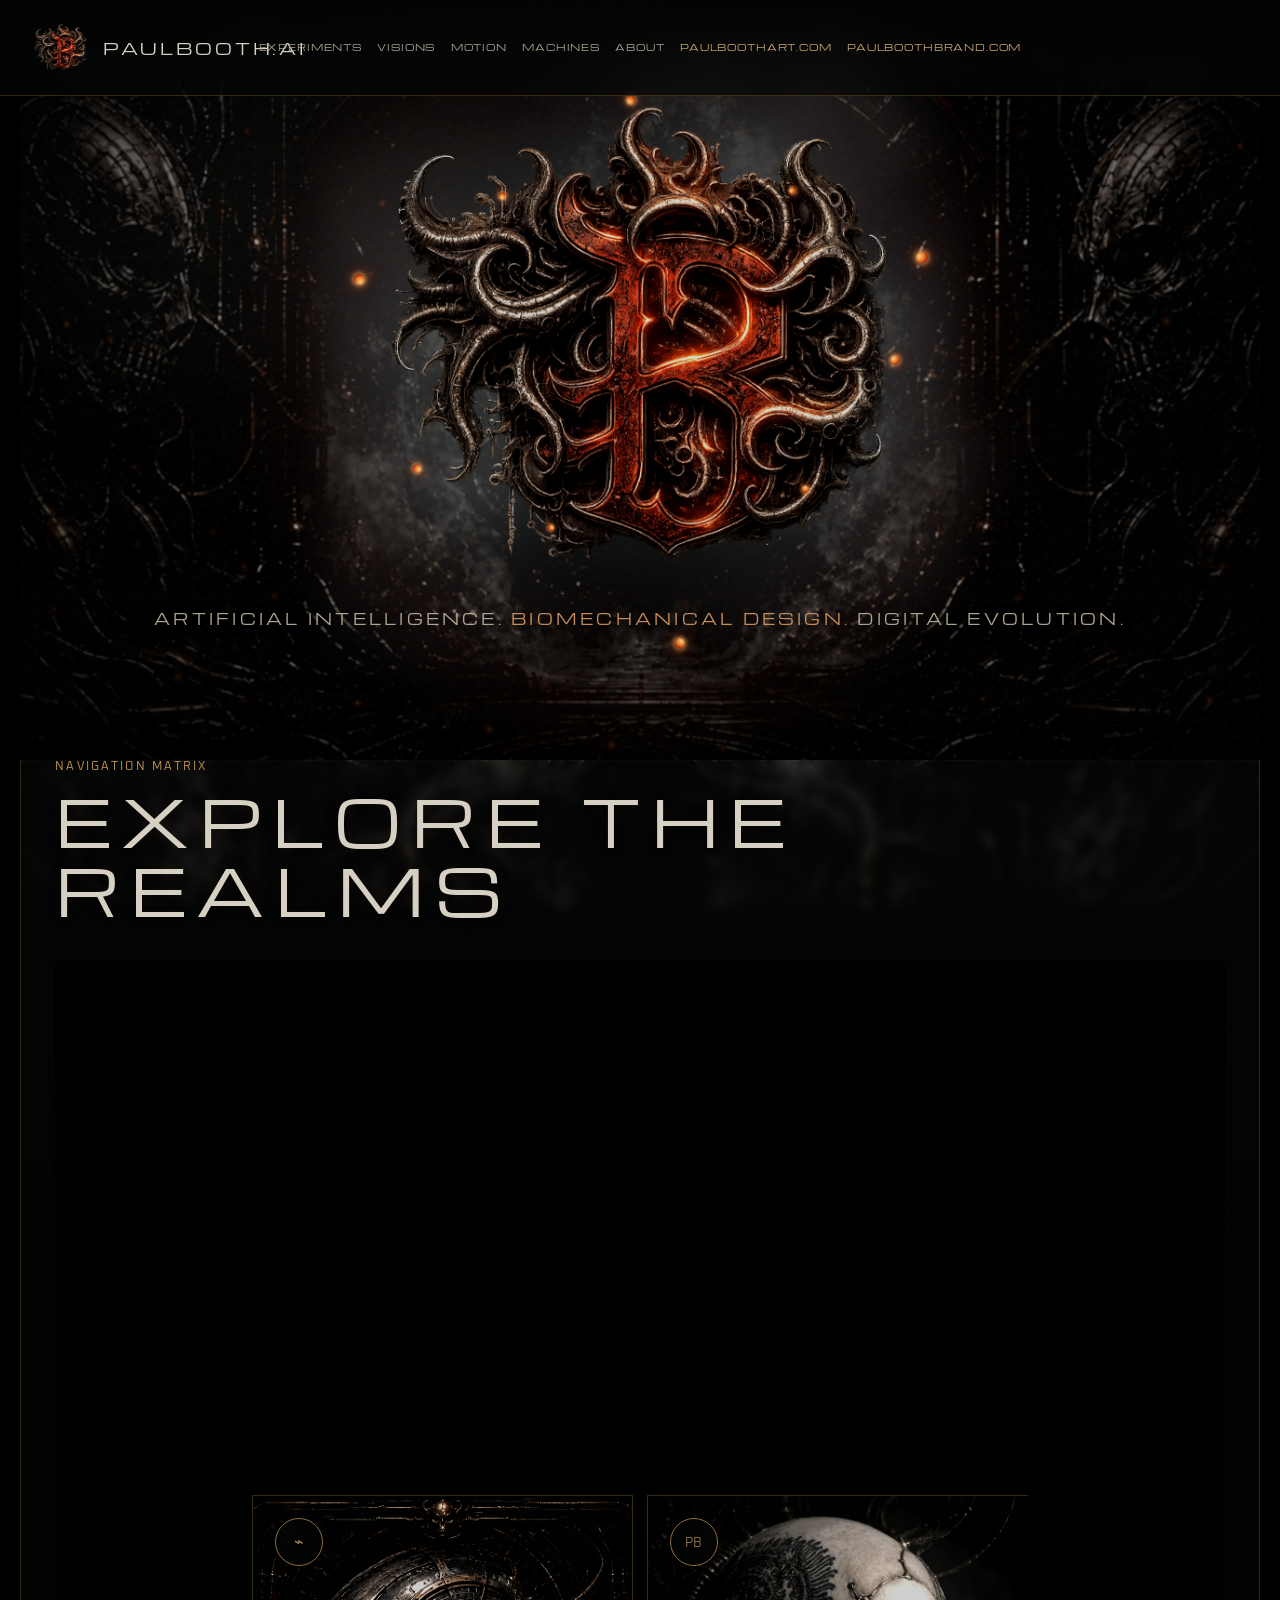
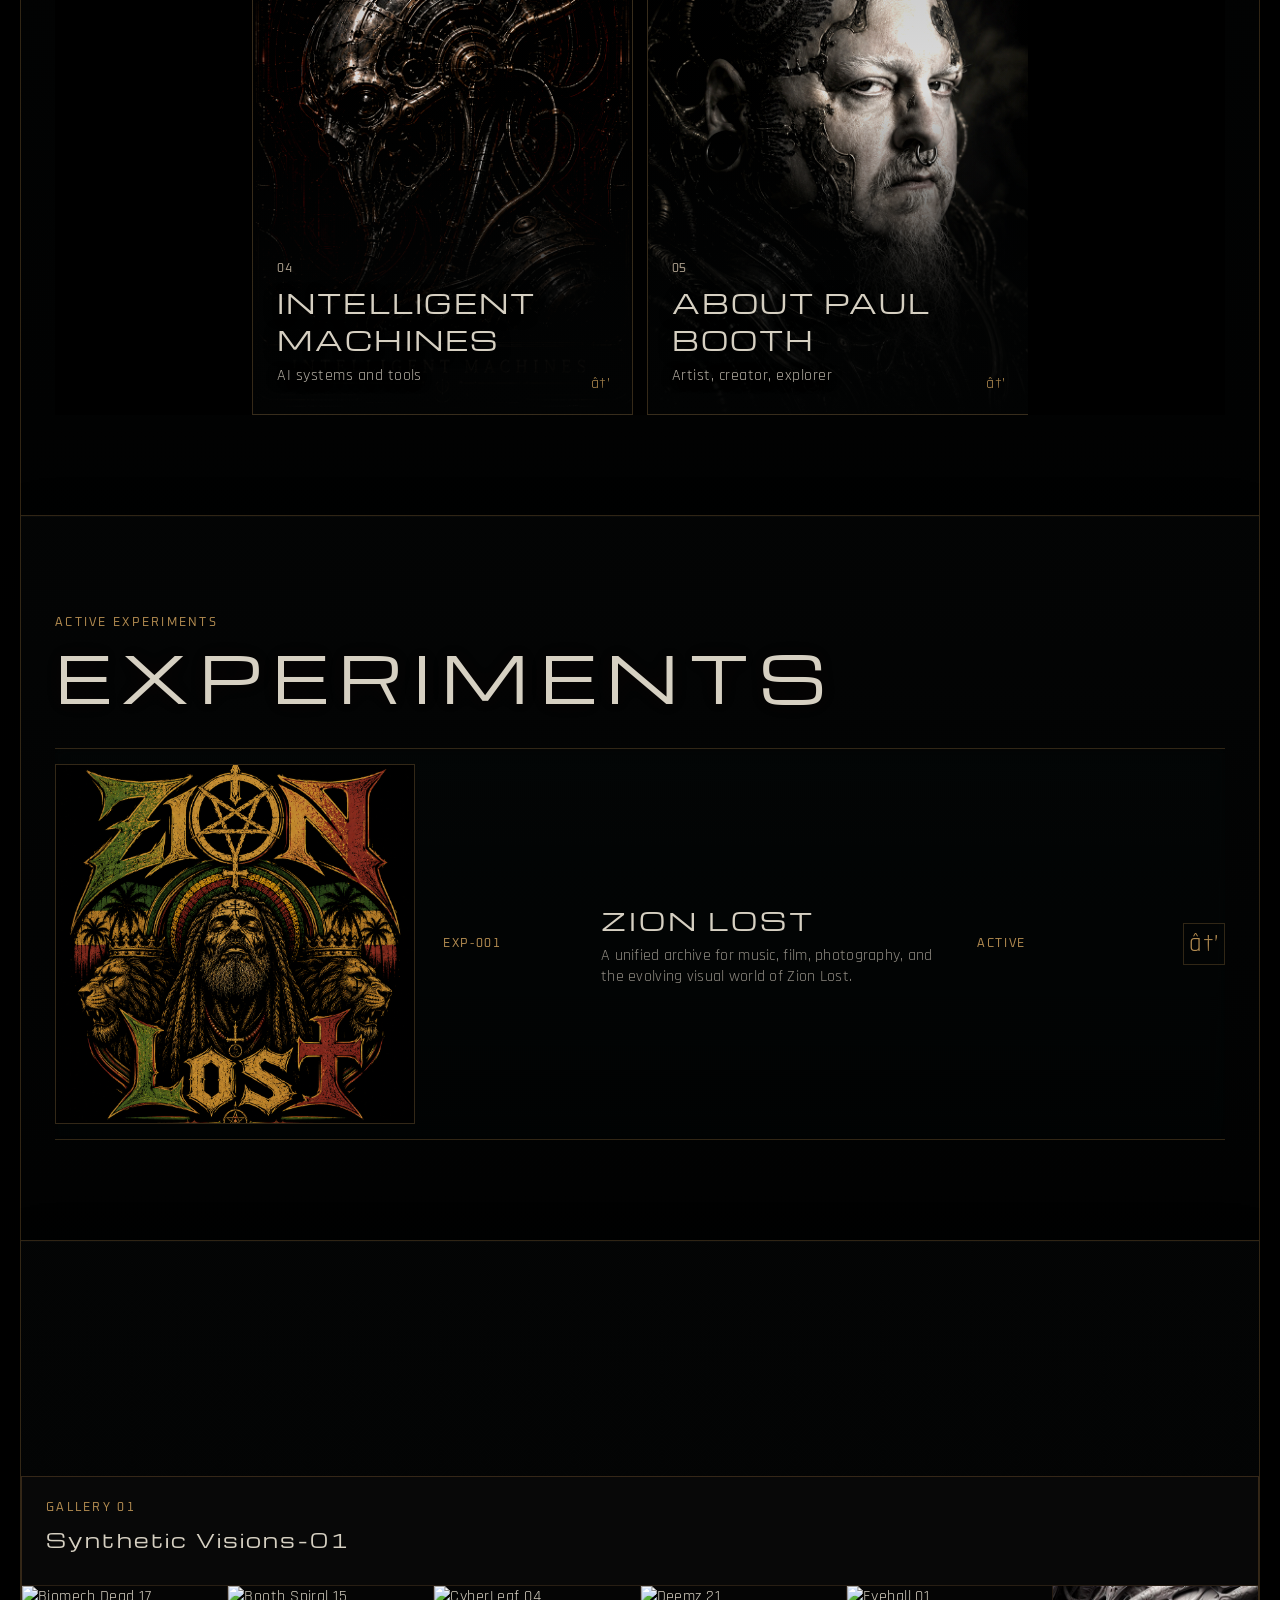
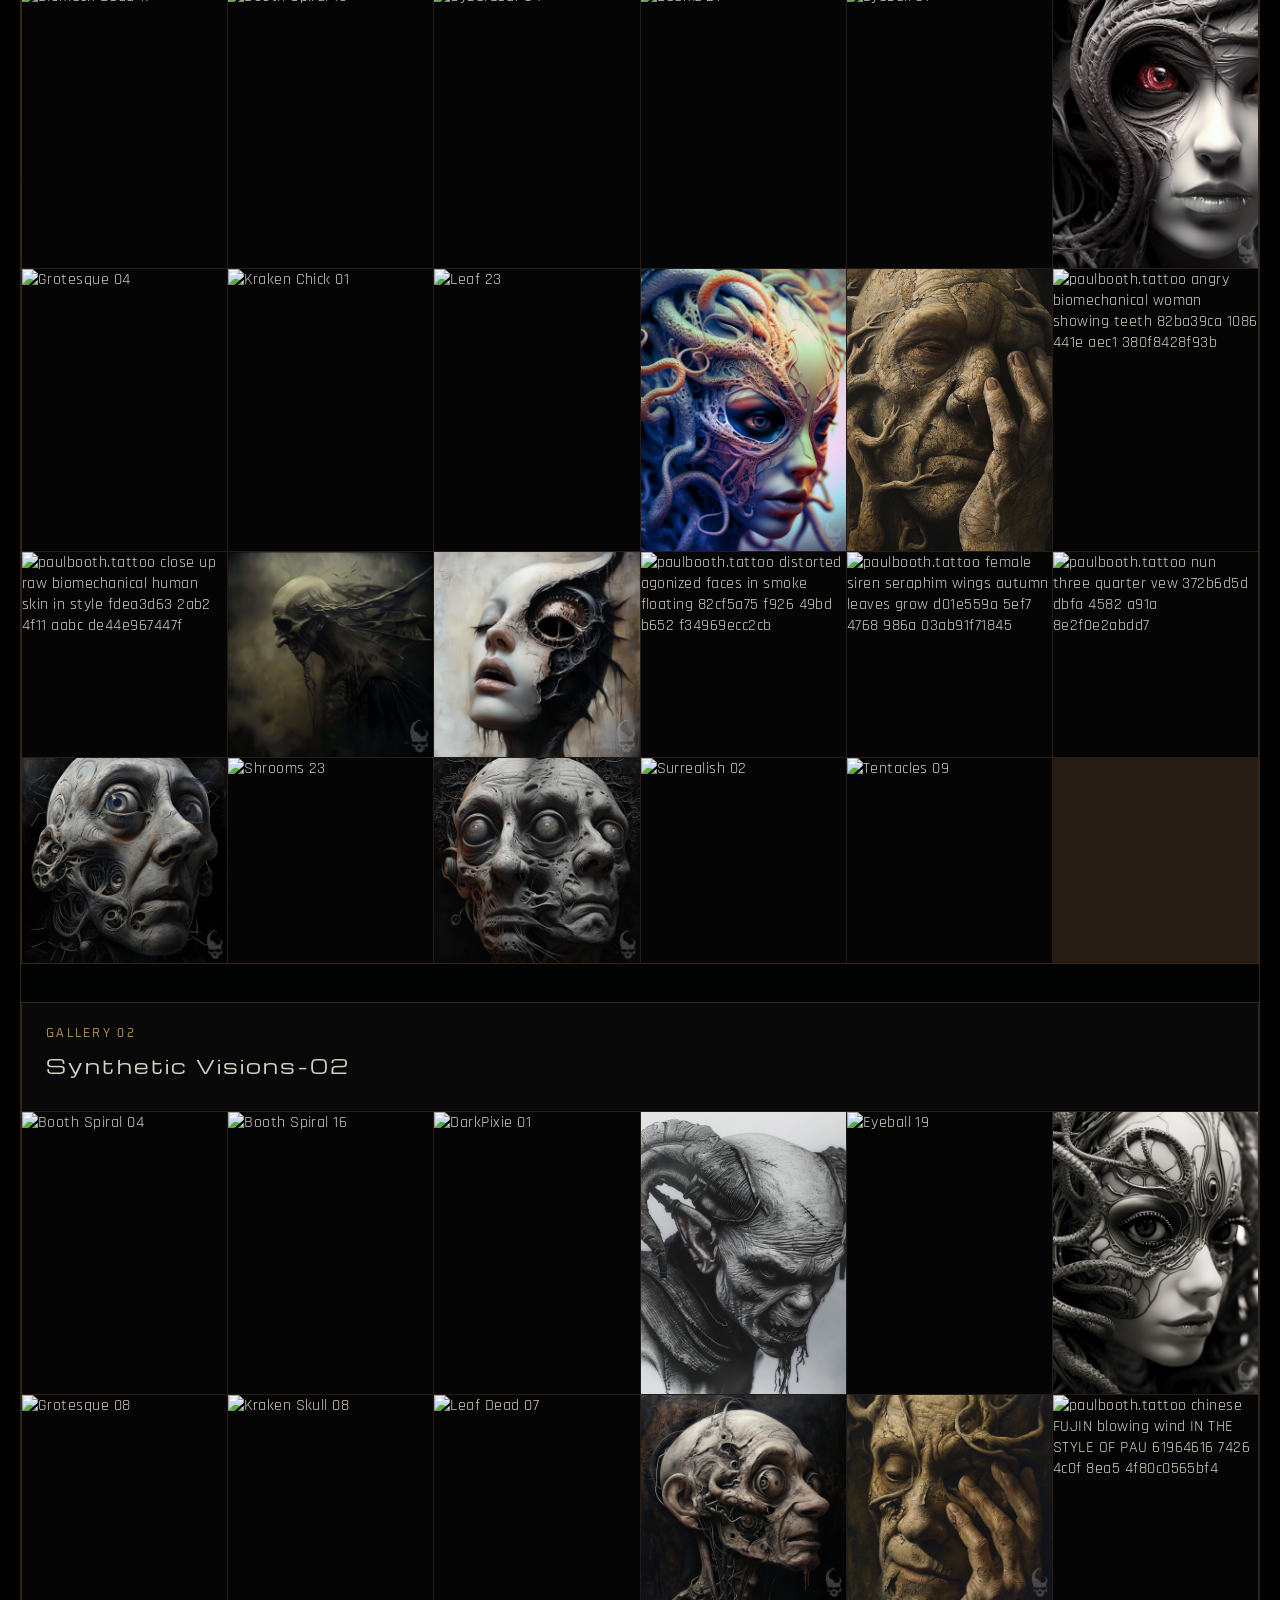
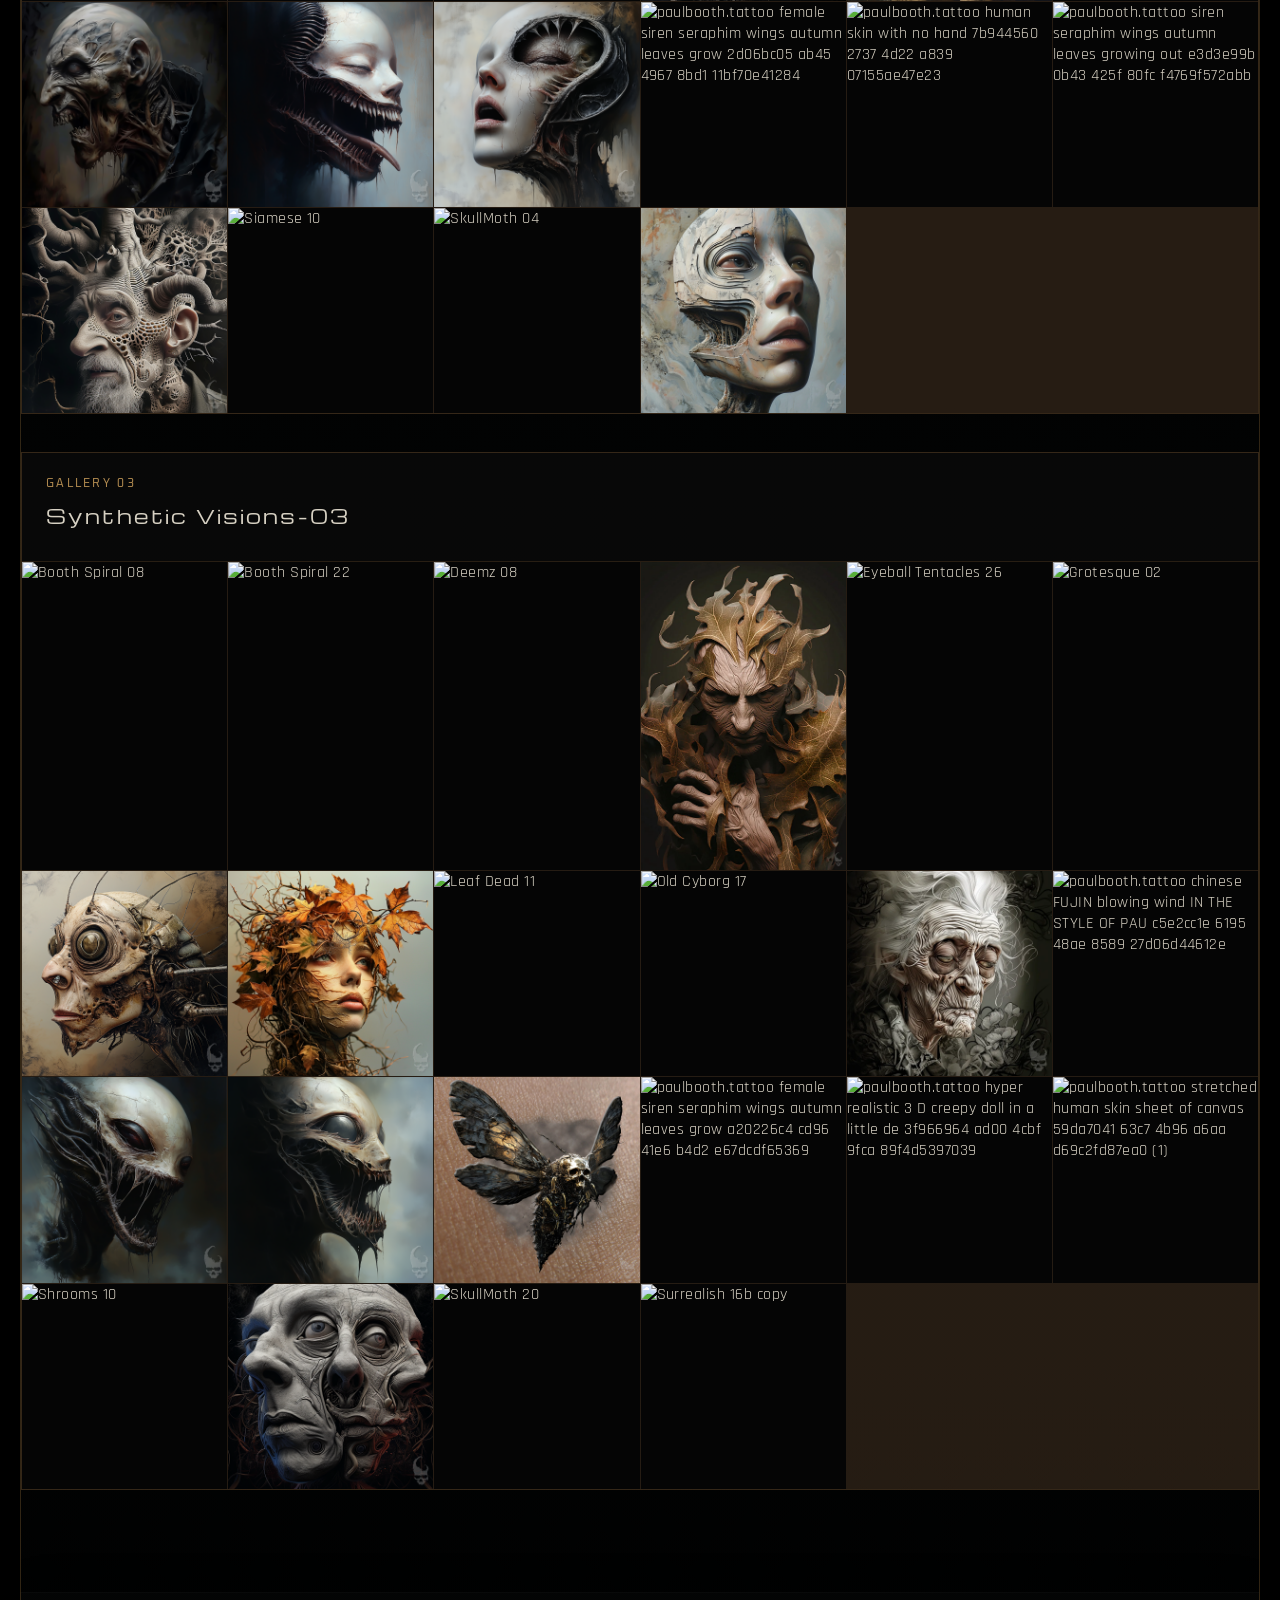
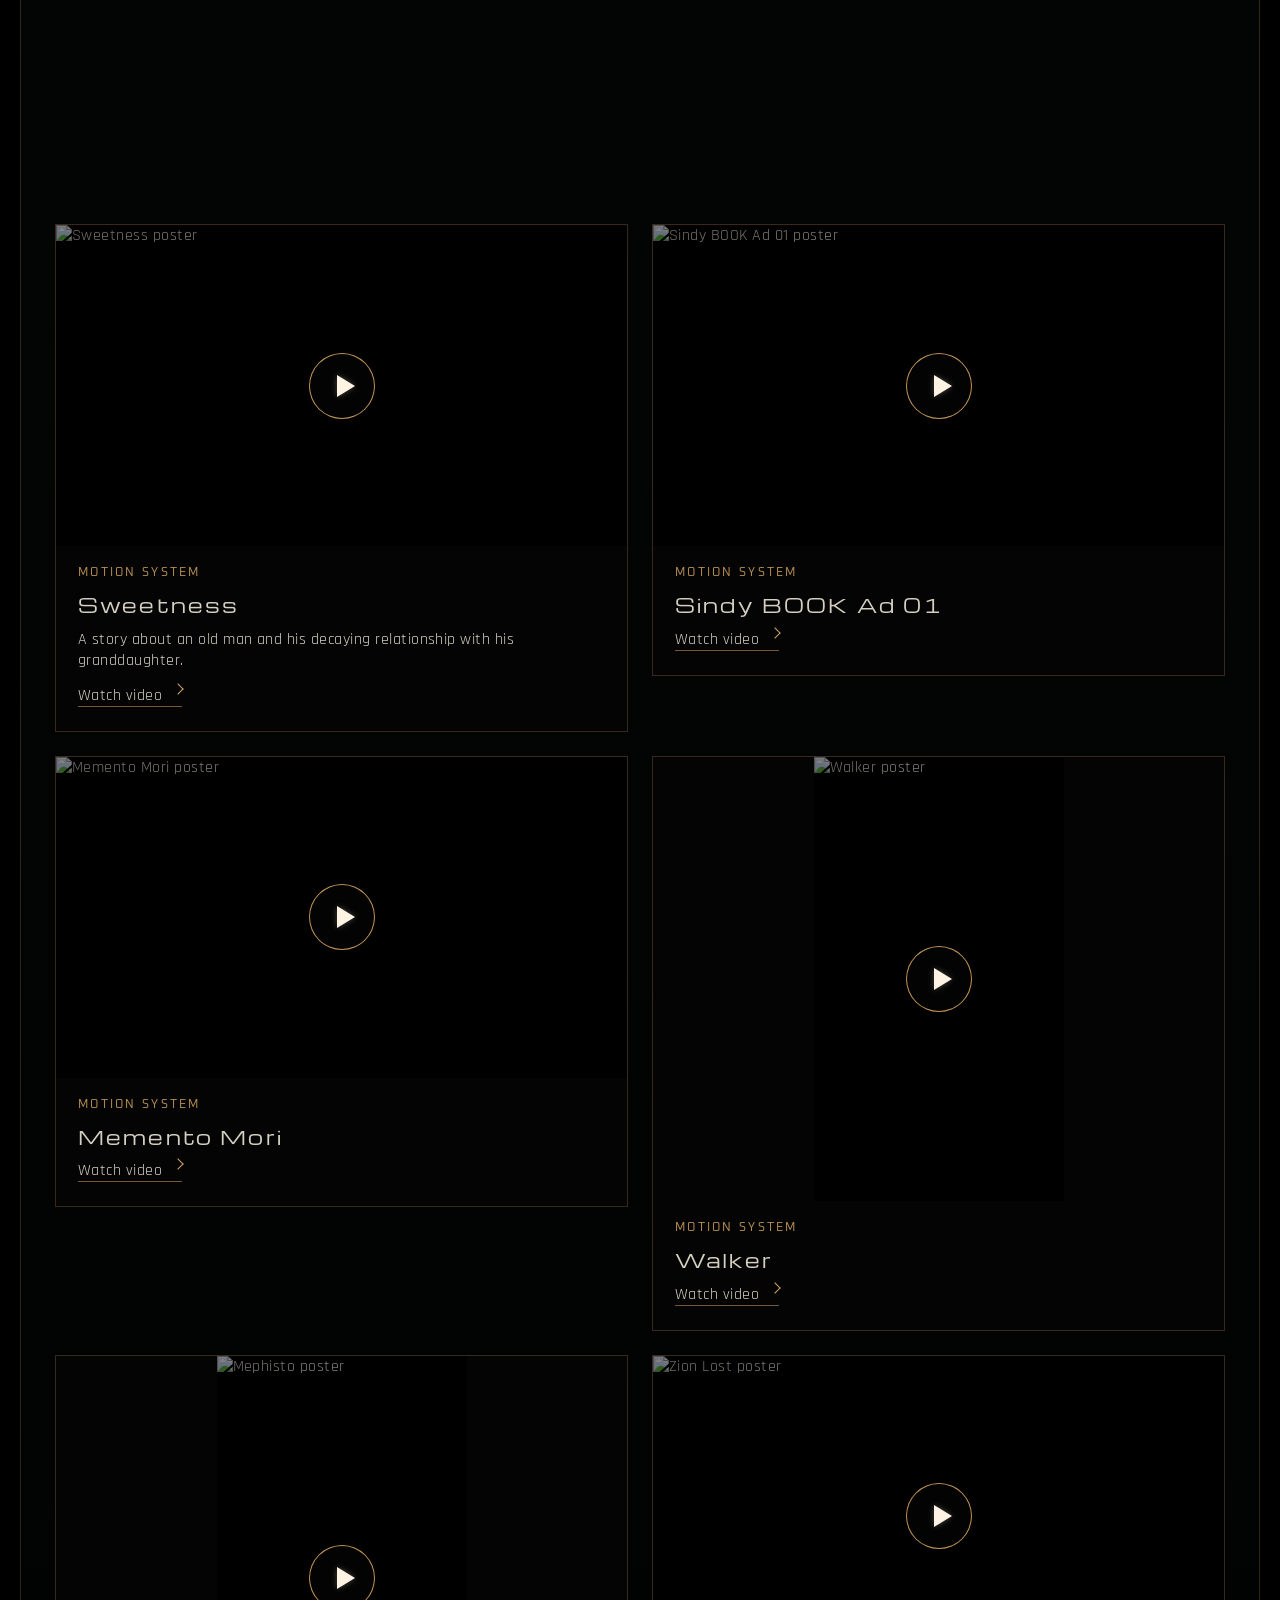
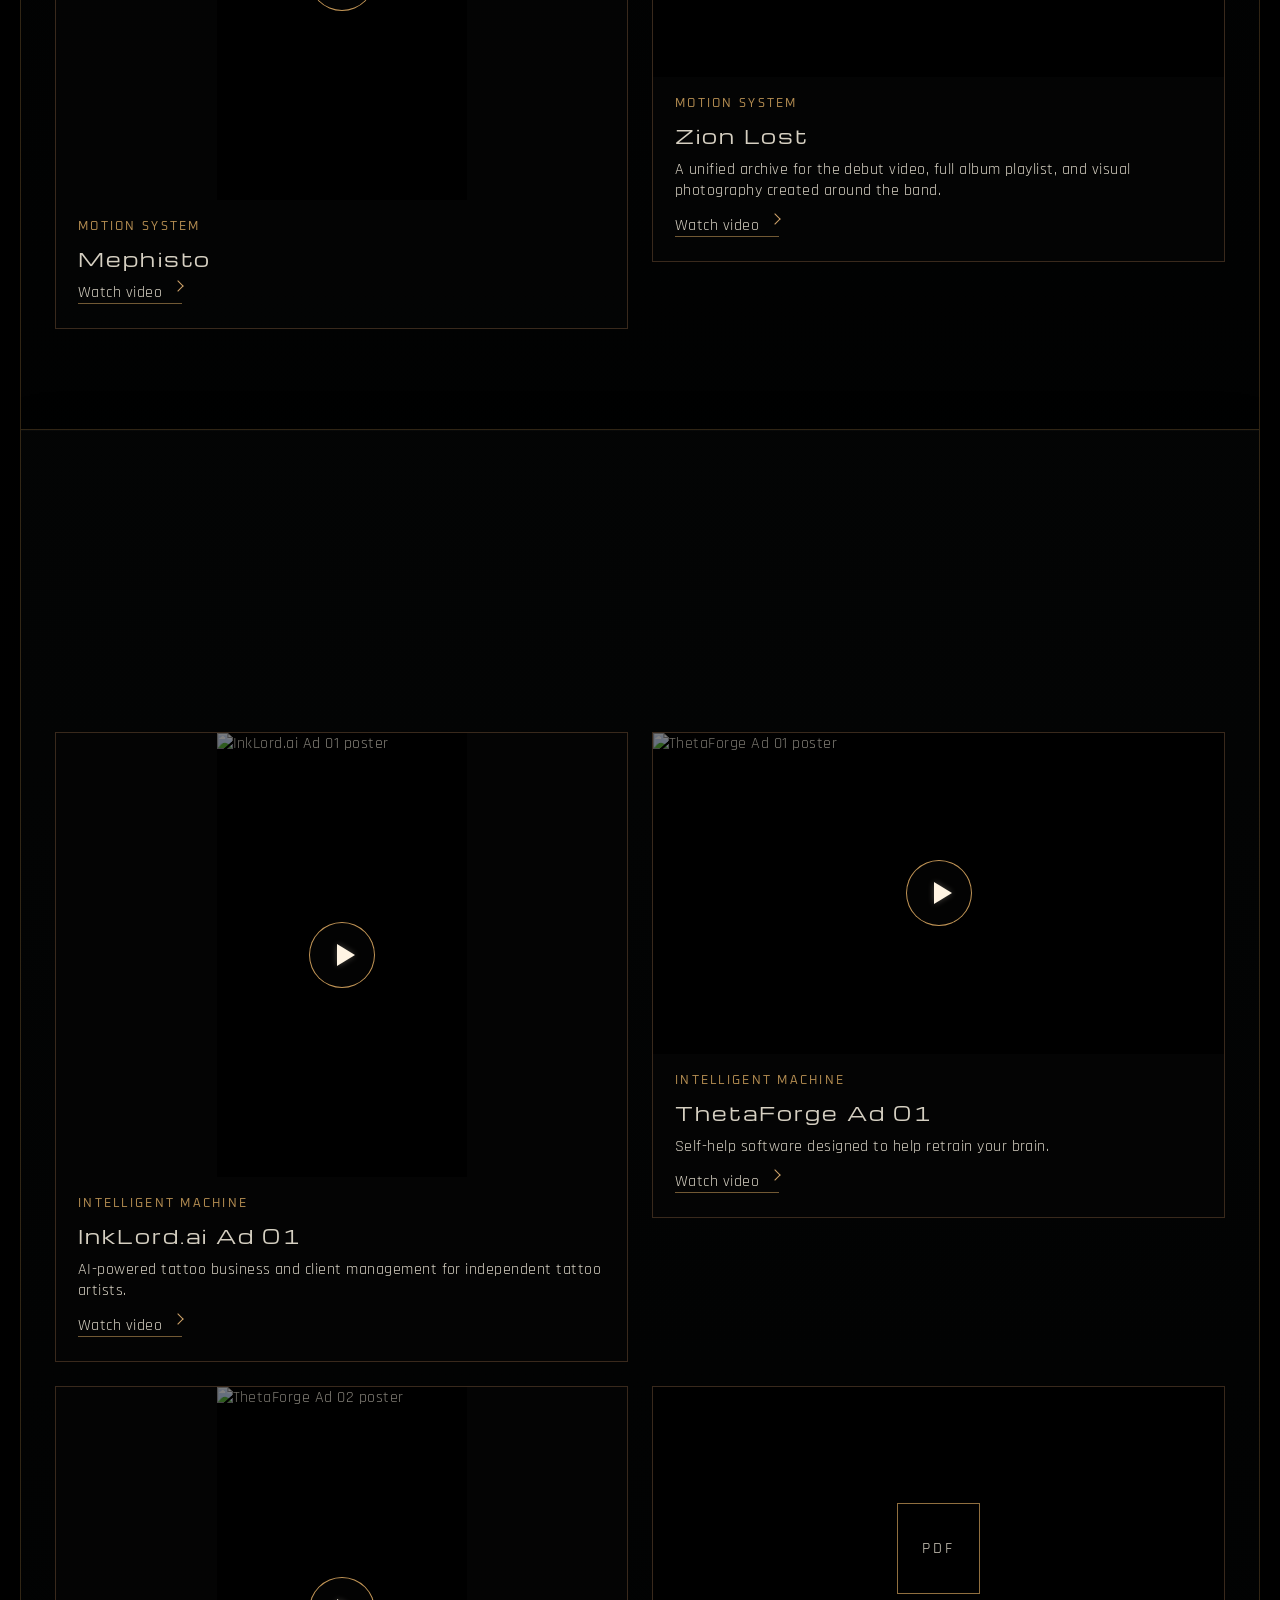
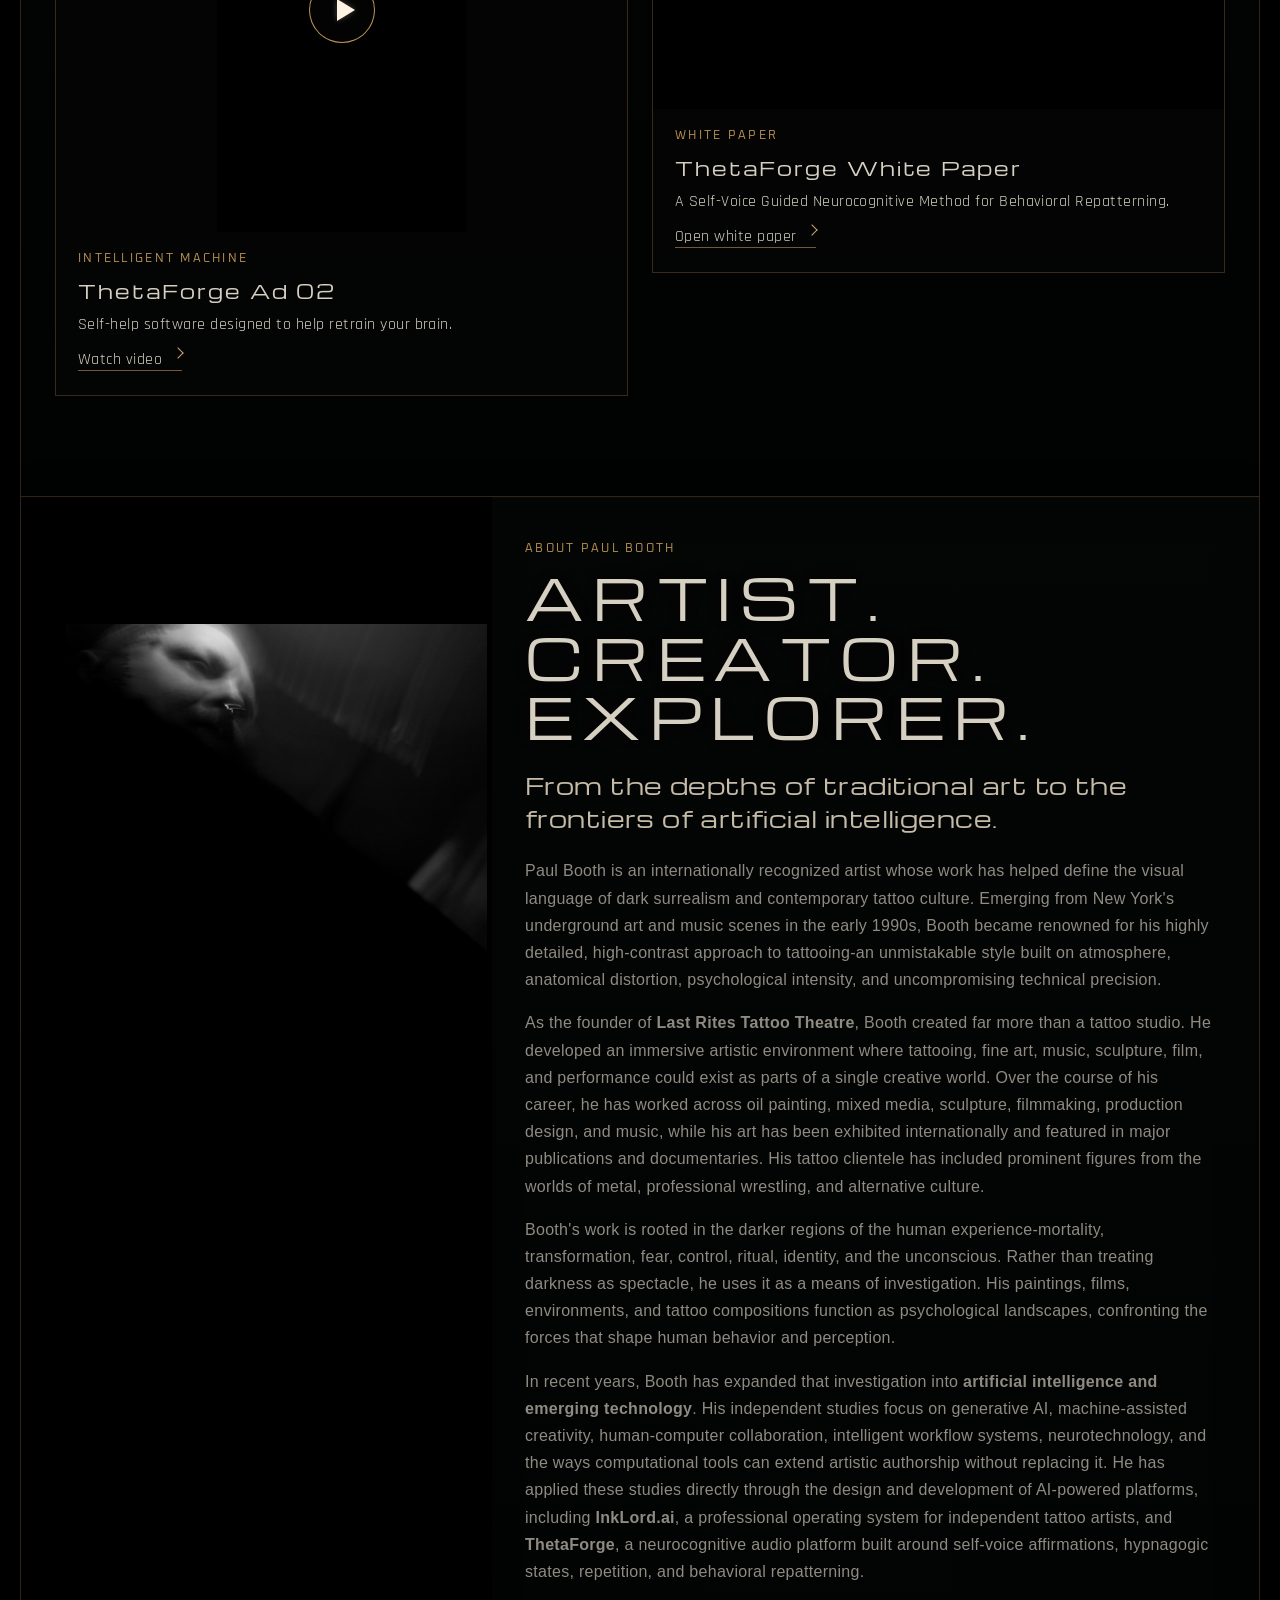
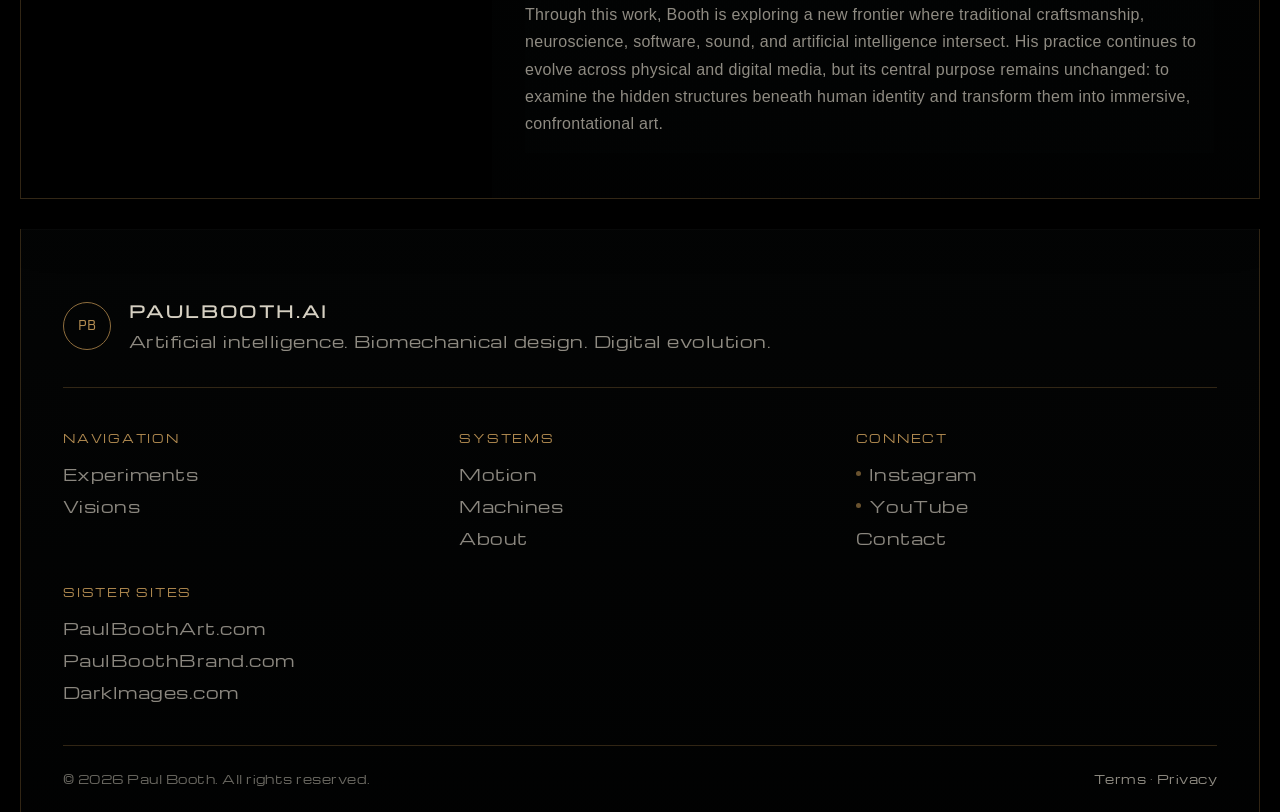
==== index.html @ 7be36c19 "Wire up footer links, add Terms and Privacy, fix header collision Footer: - Instagram and YouTube we" ====
<!doctype html>
<html lang="en">
<head>
  <meta charset="UTF-8" />
  <meta name="viewport" content="width=device-width, initial-scale=1.0" />
  <meta name="referrer" content="strict-origin-when-cross-origin" />

  <title>PaulBooth.ai - AI Art, Biomechanical Design &amp; Digital Experiments</title>
  <meta name="description" content="Explore Paul Booth&#x27;s official archive of AI art, biomechanical design, motion systems, music, research, intelligent machines, and experimental digital work." />
  <meta name="author" content="Paul Booth" />
  <meta name="robots" content="index, follow, max-image-preview:large, max-snippet:-1, max-video-preview:-1" />
  <link rel="canonical" href="https://paulbooth.ai/" />

  <meta property="og:locale" content="en_US" />
  <meta property="og:type" content="website" />
  <meta property="og:site_name" content="PaulBooth.ai" />
  <meta property="og:title" content="PaulBooth.ai - AI Art, Biomechanical Design &amp; Digital Experiments" />
  <meta property="og:description" content="Explore Paul Booth&#x27;s official archive of AI art, biomechanical design, motion systems, music, research, intelligent machines, and experimental digital work." />
  <meta property="og:url" content="https://paulbooth.ai/" />
  <meta property="og:image" content="https://paulbooth.ai/assets/hero-background.png" />
  <meta property="og:image:secure_url" content="https://paulbooth.ai/assets/hero-background.png" />
  <meta property="og:image:alt" content="PaulBooth.ai - AI Art, Biomechanical Design &amp; Digital Experiments" />

  <meta name="twitter:card" content="summary_large_image" />
  <meta name="twitter:title" content="PaulBooth.ai - AI Art, Biomechanical Design &amp; Digital Experiments" />
  <meta name="twitter:description" content="Explore Paul Booth&#x27;s official archive of AI art, biomechanical design, motion systems, music, research, intelligent machines, and experimental digital work." />
  <meta name="twitter:image" content="https://paulbooth.ai/assets/hero-background.png" />
  <meta name="twitter:image:alt" content="PaulBooth.ai - AI Art, Biomechanical Design &amp; Digital Experiments" />

  <meta name="theme-color" content="#050505" />
  <meta name="application-name" content="PaulBooth.ai" />
  <meta name="apple-mobile-web-app-title" content="PaulBooth.ai" />
  <meta name="format-detection" content="telephone=no" />
  <link rel="icon" type="image/png" href="assets/paulbooth-ai-site-icon.png?v=20260807" />
  <link rel="shortcut icon" type="image/png" href="assets/paulbooth-ai-site-icon.png?v=20260807" />
  <link rel="apple-touch-icon" href="assets/paulbooth-ai-site-icon.png?v=20260807" />
<link rel="manifest" href="site.webmanifest" />

  <script type="application/ld+json">
{
  "@context": "https://schema.org",
  "@type": "WebSite",
  "@id": "https://paulbooth.ai/#website",
  "url": "https://paulbooth.ai/",
  "name": "PaulBooth.ai",
  "description": "The official digital archive of Paul Booth's artificial intelligence projects, biomechanical design, motion work, music, research, and synthetic visions.",
  "inLanguage": "en-US",
  "publisher": {
    "@id": "https://paulbooth.ai/#person"
  }
}
</script>
<script type="application/ld+json">
{
  "@context": "https://schema.org",
  "@type": "Person",
  "@id": "https://paulbooth.ai/#person",
  "name": "Paul Booth",
  "url": "https://paulbooth.ai/",
  "image": "https://paulbooth.ai/assets/about-paul-booth.png",
  "description": "Artist and creator working across biomechanical art, artificial intelligence, motion, music, and experimental digital media.",
  "sameAs": [
    "https://www.instagram.com/paulbooth.ai/",
    "https://www.youtube.com/@paulboothart",
    "https://paulboothart.com/",
    "https://paulboothbrand.com/",
    "https://darkimages.com/"
  ]
}
</script>
<script type="application/ld+json">
{
  "@context": "https://schema.org",
  "@type": "CreativeWork",
  "@id": "https://paulbooth.ai/#archive",
  "name": "PaulBooth.ai - The Machine Archive",
  "url": "https://paulbooth.ai/",
  "creator": {
    "@id": "https://paulbooth.ai/#person"
  },
  "about": [
    "Artificial intelligence",
    "Biomechanical design",
    "Digital art",
    "Motion design",
    "Experimental media"
  ],
  "inLanguage": "en-US"
}
</script>

<link rel="preconnect" href="https://fonts.googleapis.com">
  <link rel="preconnect" href="https://fonts.gstatic.com" crossorigin>
  <link href="https://fonts.googleapis.com/css2?family=Michroma&family=Oxanium:wght@300;400;500;600&family=Rajdhani:wght@300;400;500;600&display=swap" rel="stylesheet">
  <link rel="stylesheet" href="styles.css?v=20260805-brighter-hero-logo-v2" />
  <link rel="stylesheet" href="visions-galleries.css" />
  <link rel="stylesheet" href="image-protection.css" />
  <style id="realm-centering-fix">
    .realms {
      background: #000;
    }

    @media (min-width: 761px) {
      #realm-grid.realm-grid {
        display: flex;
        flex-wrap: wrap;
        justify-content: center;
        background: #000;
      }

      #realm-grid.realm-grid > .realm-card {
        flex: 0 0 calc((100% - 28px) / 3);
        max-width: calc((100% - 28px) / 3);
      }
    }

    .sister-site-actions {
      justify-self: end;
      display: flex;
      align-items: center;
      gap: 10px;
    }

    .sister-site-button {
      position: relative;
      display: inline-flex;
      align-items: center;
      justify-content: center;
      min-height: 38px;
      padding: 10px 15px;
      border: 1px solid rgba(179, 140, 81, .72);
      border-radius: 999px;
      background: linear-gradient(180deg, rgba(47, 35, 24, .9), rgba(8, 9, 9, .98));
      box-shadow: inset 0 1px 0 rgba(255, 239, 207, .08), 0 8px 24px rgba(0, 0, 0, .38);
      color: #d6d0c2;
      font-family: "Oxanium", sans-serif;
      font-size: 10px;
      font-weight: 500;
      letter-spacing: .14em;
      text-transform: uppercase;
      white-space: nowrap;
      overflow: hidden;
      transition: border-color .25s ease, color .25s ease, transform .25s ease, box-shadow .25s ease, background .25s ease;
    }

    .sister-site-button::before {
      content: "";
      position: absolute;
      inset: 0;
      background: linear-gradient(110deg, transparent 18%, rgba(255, 232, 191, .14) 44%, transparent 68%);
      transform: translateX(-130%);
      transition: transform .55s ease;
    }

    .sister-site-button:hover,
    .sister-site-button:focus-visible {
      color: #fff7e8;
      border-color: #b38c51;
      background: linear-gradient(180deg, rgba(72, 48, 28, .95), rgba(10, 10, 10, .99));
      box-shadow: inset 0 1px 0 rgba(255, 239, 207, .12), 0 0 24px rgba(179, 140, 81, .16), 0 10px 28px rgba(0, 0, 0, .5);
      transform: translateY(-1px);
      outline: none;
    }

    .sister-site-button:hover::before,
    .sister-site-button:focus-visible::before {
      transform: translateX(130%);
    }

    @media (max-width: 1180px) {
      .sister-site-actions { gap: 7px; }
      .sister-site-button {
        padding: 9px 11px;
        font-size: 9px;
        letter-spacing: .1em;
      }
    }

    @media (max-width: 980px) {
      .sister-site-actions { display: none; }
    }



    /* =========================================================
       PAULBOOTH.AI - LARGER HEADER TEXT + BUTTONS
       Matches the stronger scale used across the sister sites.
       ========================================================= */
    @media (min-width: 1181px) {
      .site-header {
        min-height: 96px !important;
        height: 96px !important;
        padding: 0 34px !important;
        gap: 30px !important;
      }

      .mini-brand {
        gap: 16px !important;
        font-size: 16px !important;
        letter-spacing: .17em !important;
      }

      .mini-brand-mark {
        width: 48px !important;
        height: 48px !important;
        font-size: 14px !important;
      }

      .desktop-nav {
        gap: clamp(24px, 2.4vw, 42px) !important;
      }

      .desktop-nav a {
        font-size: 14px !important;
        letter-spacing: .17em !important;
        line-height: 1.2 !important;
      }

      .sister-site-actions {
        gap: 14px !important;
      }

      .sister-site-button {
        min-height: 52px !important;
        padding: 0 24px !important;
        font-size: 12px !important;
        letter-spacing: .13em !important;
        line-height: 1 !important;
      }
    }

    @media (max-width: 1180px) and (min-width: 981px) {
      .site-header {
        min-height: 86px !important;
        height: 86px !important;
        padding: 0 24px !important;
      }

      .mini-brand {
        font-size: 14px !important;
      }

      .mini-brand-mark {
        width: 44px !important;
        height: 44px !important;
      }

      .desktop-nav {
        gap: 18px !important;
      }

      .desktop-nav a {
        font-size: 12px !important;
      }

      .sister-site-button {
        min-height: 46px !important;
        padding: 0 18px !important;
        font-size: 10px !important;
      }
    }

    @media (max-width: 980px) {
      .site-header {
        min-height: 78px !important;
        height: 78px !important;
        padding: 0 18px !important;
      }

      .mini-brand {
        font-size: 13px !important;
      }

      .mini-brand-mark {
        width: 42px !important;
        height: 42px !important;
      }

      .menu-button {
        width: 48px !important;
        height: 48px !important;
      }

      .mobile-panel {
        top: 78px !important;
      }

      .mobile-panel a {
        font-size: 13px !important;
        padding: 17px 14px !important;
      }
    }



    /* =========================================================
       FIXED HEADER ONLY - BACKGROUND BEHAVIOR UNCHANGED
       ========================================================= */
    .site-header {
      position: fixed !important;
      top: 0 !important;
      right: 0 !important;
      bottom: auto !important;
      left: 0 !important;
      z-index: 10000 !important;
    }

    .mobile-panel {
      position: fixed !important;
      z-index: 9999 !important;
    }

    html {
      scroll-padding-top: 110px;
    }

    @media (max-width: 1180px) {
      html {
        scroll-padding-top: 98px;
      }
    }

    @media (max-width: 980px) {
      html {
        scroll-padding-top: 90px;
      }
    }



    /* =========================================================
       VERTICAL VIDEO SIZE - SLIGHTLY LARGER
       Keeps portrait videos compact, but increases them from the
       current reduced size without returning to the earlier scale.
       ========================================================= */
    @media (min-width: 800px) {
      #motion-project-grid > .motion-folder-card.is-vertical-card,
      #folder-media-grid > .folder-media-card.is-vertical-card,
      #machine-grid > .machine-card.is-vertical-card {
        width: min(100%, 400px) !important;
        max-width: 400px !important;
        justify-self: center !important;
      }

      #motion-project-grid .is-vertical-card .pb-youtube-embed.is-vertical,
      #folder-media-grid .is-vertical-card .pb-youtube-embed.is-vertical,
      #machine-grid .is-vertical-card .pb-youtube-embed.is-vertical {
        width: 250px !important;
        max-width: 250px !important;
        height: auto !important;
        aspect-ratio: 9 / 16 !important;
        margin: 0 auto !important;
      }
    }

    @media (max-width: 760px) {
      #motion-project-grid > .motion-folder-card.is-vertical-card,
      #folder-media-grid > .folder-media-card.is-vertical-card,
      #machine-grid > .machine-card.is-vertical-card {
        width: min(100%, 360px) !important;
        max-width: 360px !important;
        justify-self: center !important;
      }

      #motion-project-grid .is-vertical-card .pb-youtube-embed.is-vertical,
      #folder-media-grid .is-vertical-card .pb-youtube-embed.is-vertical,
      #machine-grid .is-vertical-card .pb-youtube-embed.is-vertical {
        width: min(64vw, 205px) !important;
        max-width: 205px !important;
        height: auto !important;
        aspect-ratio: 9 / 16 !important;
        margin: 16px auto !important;
      }
    }



    /* ALL VIDEOS ENLARGEABLE + VERTICAL VIDEOS FILL THEIR BOXES */
    .pb-youtube-embed,
    .motion-folder-preview,
    .folder-media-preview,
    .manifest-machine-preview { position: relative !important; }

    #motion-project-grid .is-vertical-card .pb-youtube-embed.is-vertical,
    #folder-media-grid .is-vertical-card .pb-youtube-embed.is-vertical,
    #machine-grid .is-vertical-card .pb-youtube-embed.is-vertical,
    #machines #machine-grid .is-vertical-card .pb-youtube-embed.is-vertical {
      width: 100% !important;
      max-width: none !important;
      height: 100% !important;
      min-height: 100% !important;
      margin: 0 !important;
      aspect-ratio: 9 / 16 !important;
      background: #000 !important;
      overflow: hidden !important;
    }

    #motion-project-grid .is-vertical-card .motion-folder-preview,
    #folder-media-grid .is-vertical-card .folder-media-preview,
    #machine-grid .is-vertical-card .manifest-machine-preview,
    #machines #machine-grid .is-vertical-card .manifest-machine-preview {
      display: block !important;
      width: 100% !important;
      height: auto !important;
      min-height: 0 !important;
      aspect-ratio: 9 / 16 !important;
      overflow: hidden !important;
      background: #000 !important;
    }

    .pb-youtube-embed.is-vertical .pb-youtube-poster,
    .pb-youtube-embed.is-vertical .pb-youtube-poster > img,
    .pb-youtube-embed.is-vertical > iframe,
    .pb-youtube-embed.is-vertical > video {
      position: absolute !important;
      inset: 0 !important;
      display: block !important;
      width: 100% !important;
      height: 100% !important;
      min-width: 100% !important;
      min-height: 100% !important;
      max-width: none !important;
      max-height: none !important;
      margin: 0 !important;
      padding: 0 !important;
    }

    .pb-youtube-embed.is-vertical .pb-youtube-poster > img,
    .pb-youtube-embed.is-vertical > video {
      object-fit: cover !important;
      object-position: center center !important;
    }

    .pb-video-enlarge-button {
      position: absolute !important;
      top: 14px !important;
      right: 14px !important;
      z-index: 40 !important;
      display: inline-flex !important;
      align-items: center !important;
      justify-content: center !important;
      width: 46px !important;
      height: 46px !important;
      padding: 0 !important;
      border: 1px solid rgba(205,158,91,.86) !important;
      border-radius: 50% !important;
      color: #fff4e3 !important;
      background: rgba(5,5,5,.82) !important;
      box-shadow: inset 0 1px 0 rgba(255,255,255,.12), 0 8px 24px rgba(0,0,0,.52) !important;
      font-family: Arial, sans-serif !important;
      font-size: 21px !important;
      line-height: 1 !important;
      cursor: pointer !important;
      backdrop-filter: blur(8px);
      -webkit-backdrop-filter: blur(8px);
      transition: transform .2s ease, border-color .2s ease, background .2s ease;
    }

    .pb-video-enlarge-button:hover,
    .pb-video-enlarge-button:focus-visible {
      transform: scale(1.08);
      border-color: #efbe78 !important;
      background: rgba(55,32,18,.94) !important;
      outline: none !important;
    }

    /* Encoding-safe fullscreen controls: ASCII only. */
    .pb-video-enlarge-button {
      font-family: Arial, Helvetica, sans-serif !important;
      font-size: 15px !important;
      font-weight: 700 !important;
      letter-spacing: -2px !important;
      text-indent: -2px !important;
    }

    .pb-video-fullscreen-target:fullscreen,
    .pb-video-fullscreen-target:-webkit-full-screen {
      display: flex !important;
      align-items: center !important;
      justify-content: center !important;
      width: 100vw !important;
      height: 100vh !important;
      max-width: none !important;
      max-height: none !important;
      margin: 0 !important;
      padding: 0 !important;
      background: #000 !important;
      overflow: hidden !important;
    }

    .pb-video-fullscreen-target:fullscreen iframe,
    .pb-video-fullscreen-target:fullscreen video,
    .pb-video-fullscreen-target:-webkit-full-screen iframe,
    .pb-video-fullscreen-target:-webkit-full-screen video {
      position: static !important;
      width: 100% !important;
      height: 100% !important;
      max-width: 100vw !important;
      max-height: 100vh !important;
      object-fit: contain !important;
      background: #000 !important;
    }

    .pb-video-fullscreen-target.is-vertical:fullscreen iframe,
    .pb-video-fullscreen-target.is-vertical:fullscreen video,
    .pb-video-fullscreen-target.is-vertical:-webkit-full-screen iframe,
    .pb-video-fullscreen-target.is-vertical:-webkit-full-screen video {
      width: min(56.25vh, 100vw) !important;
      height: 100vh !important;
      object-fit: contain !important;
    }

    @media (max-width: 760px) {
      .pb-video-enlarge-button {
        top: 10px !important;
        right: 10px !important;
        width: 40px !important;
        height: 40px !important;
        font-size: 18px !important;
      }
    }



    /* =========================================================
       REALM CARDS - FIVE-CARD CENTERED LAYOUT
       Vault removed; remaining cards center as 3 on top, 2 below.
       ========================================================= */
    @media (min-width: 761px) {
      #realm-grid.realm-grid {
        display: flex !important;
        flex-wrap: wrap !important;
        justify-content: center !important;
        align-items: stretch !important;
        gap: 14px !important;
      }

      #realm-grid.realm-grid > .realm-card {
        flex: 0 0 calc((100% - 28px) / 3) !important;
        width: calc((100% - 28px) / 3) !important;
        max-width: calc((100% - 28px) / 3) !important;
      }
    }

    @media (max-width: 760px) {
      #realm-grid.realm-grid {
        display: grid !important;
        grid-template-columns: 1fr !important;
        justify-items: center !important;
      }

      #realm-grid.realm-grid > .realm-card {
        width: 100% !important;
        max-width: 560px !important;
      }
    }



    /* =========================================================
       INTELLIGENT MACHINES - SINGLE-LINE TEXT
       No wrapping, word breaking, or automatic hyphenation.
       ========================================================= */
    #machines .manifest-machine-card {
      min-width: 0 !important;
    }

    #machines .manifest-machine-card .machine-index,
    #machines .manifest-machine-card h3,
    #machines .manifest-machine-card p,
    #machines .manifest-machine-card > a {
      max-width: calc(100% - 48px) !important;
      white-space: nowrap !important;
      word-break: keep-all !important;
      overflow-wrap: normal !important;
      hyphens: none !important;
      -webkit-hyphens: none !important;
      -ms-hyphens: none !important;
    }

    #machines .manifest-machine-card h3 {
      font-size: clamp(15px, 1.42vw, 24px) !important;
      letter-spacing: .015em !important;
      line-height: 1.15 !important;
    }

    #machines .manifest-machine-card p {
      font-size: clamp(10px, .78vw, 14px) !important;
      letter-spacing: 0 !important;
      line-height: 1.35 !important;
    }

    #machines .manifest-machine-card > a {
      font-size: clamp(10px, .8vw, 13px) !important;
      letter-spacing: .08em !important;
    }

    /* Scale very long lines to the available card width instead of hyphenating. */
    #machines .manifest-machine-card h3,
    #machines .manifest-machine-card p,
    #machines .manifest-machine-card > a {
      overflow: hidden !important;
      text-overflow: clip !important;
    }

    @media (min-width: 901px) and (max-width: 1250px) {
      #machines .manifest-machine-card h3 {
        font-size: 14px !important;
      }

      #machines .manifest-machine-card p {
        font-size: 9px !important;
      }

      #machines .manifest-machine-card > a {
        font-size: 9px !important;
      }
    }

    @media (max-width: 900px) {
      #machines .manifest-machine-card .machine-index,
      #machines .manifest-machine-card h3,
      #machines .manifest-machine-card p,
      #machines .manifest-machine-card > a {
        max-width: calc(100% - 36px) !important;
      }

      #machines .manifest-machine-card h3 {
        font-size: clamp(13px, 3.4vw, 20px) !important;
      }

      #machines .manifest-machine-card p {
        font-size: clamp(9px, 2.2vw, 13px) !important;
      }
    }



    /* =========================================================
       INTELLIGENT MACHINES - SMALLER VIDEO TITLES
       Stronger selectors to override dynamically injected styles.
       ========================================================= */
    #machines #machine-grid .manifest-machine-card h3,
    #machines #machine-grid .machine-card h3,
    #machine-grid .manifest-machine-card h3,
    #machine-grid .machine-card h3 {
      display: block !important;
      width: 100% !important;
      max-width: 100% !important;
      margin-right: 0 !important;
      font-size: 11px !important;
      line-height: 1.1 !important;
      letter-spacing: 0 !important;
      white-space: nowrap !important;
      word-break: normal !important;
      overflow-wrap: normal !important;
      hyphens: none !important;
      -webkit-hyphens: none !important;
      -ms-hyphens: none !important;
      overflow: visible !important;
      text-overflow: clip !important;
    }

    @media (max-width: 1100px) {
      #machines #machine-grid .manifest-machine-card h3,
      #machines #machine-grid .machine-card h3,
      #machine-grid .manifest-machine-card h3,
      #machine-grid .machine-card h3 {
        font-size: 10px !important;
      }
    }

    @media (max-width: 760px) {
      #machines #machine-grid .manifest-machine-card h3,
      #machines #machine-grid .machine-card h3,
      #machine-grid .manifest-machine-card h3,
      #machine-grid .machine-card h3 {
        font-size: 9px !important;
      }
    }


    /* Fixed full-page biomechanical background */
    body {
      background: #000 !important;
      position: relative;
    }

    .fixed-page-background {
      position: fixed;
      inset: 0;
      z-index: 0;
      pointer-events: none;
      background:
        radial-gradient(circle at center, rgba(0,0,0,.10) 0%, rgba(0,0,0,.42) 58%, rgba(0,0,0,.78) 100%),
        url('assets/page-fixed-bg-zoomed.png') center center / 95% auto no-repeat;
      opacity: .98;
      filter: contrast(1.06) brightness(.92);
      transform: scale(1.02);
      transform-origin: center center;
      will-change: transform;
    }

    .site-header,
    .mobile-panel,
    main,
    .page-noise,
    .cursor-glow {
      position: relative;
      z-index: 1;
    }

    @media (max-width: 980px) {
      .fixed-page-background {
        background-size: 110% auto;
        background-position: center top;
      }
    }



    /* New animated hero background and logo */
    .hero {
      position: relative;
      min-height: 78vh;
      overflow: hidden;
      display: grid;
      place-items: center;
    }

    .hero-background-layer {
      position: absolute;
      inset: 0;
      background:
        radial-gradient(circle at center, rgba(0,0,0,.10) 0%, rgba(0,0,0,.32) 50%, rgba(0,0,0,.72) 100%),
        url('assets/hero-background-new.png') center center / cover no-repeat !important;
      transform: scale(1.08);
      transform-origin: center center;
      filter: brightness(.86) contrast(1.08) saturate(.94);
      animation: heroBgBreath 16s ease-in-out infinite alternate;
      will-change: transform, filter;
    }

    .hero-background-layer::before,
    .hero-background-layer::after {
      content: '';
      position: absolute;
      inset: -8%;
      pointer-events: none;
      mix-blend-mode: screen;
    }

    .hero-background-layer::before {
      background:
        radial-gradient(circle at 50% 46%, rgba(255,255,255,.04), rgba(255,255,255,0) 28%),
        radial-gradient(circle at 50% 52%, rgba(165,38,28,.16), rgba(165,38,28,0) 35%),
        radial-gradient(circle at 18% 50%, rgba(255,255,255,.07), rgba(255,255,255,0) 18%),
        radial-gradient(circle at 82% 50%, rgba(255,255,255,.07), rgba(255,255,255,0) 18%);
      filter: blur(26px);
      opacity: .85;
      animation: heroFogDrift 22s ease-in-out infinite alternate;
    }

    .hero-background-layer::after {
      background:
        linear-gradient(180deg, rgba(0,0,0,.36), rgba(0,0,0,.08) 26%, rgba(0,0,0,.12) 74%, rgba(0,0,0,.48)),
        repeating-linear-gradient(90deg, rgba(255,255,255,.018) 0 1px, transparent 1px 5px);
      opacity: .65;
      animation: heroBgPulse 9s ease-in-out infinite;
    }

    .hero-content {
      position: relative;
      z-index: 3;
      display: flex;
      flex-direction: column;
      align-items: center;
      gap: 1.2rem;
      padding-top: 2rem;
    }

    .hero-logo-stage {
      display: block !important;
      position: relative;
      width: min(72vw, 720px);
      aspect-ratio: 1 / 1;
      margin: 0 auto;
      transform-style: preserve-3d;
      animation: heroLogoFloat 8s ease-in-out infinite;
      filter: drop-shadow(0 22px 30px rgba(0,0,0,.88));
    }

    .hero-logo-stage::before {
      content: '';
      position: absolute;
      inset: 12% 8% 22%;
      border-radius: 50%;
      background: radial-gradient(circle at center, rgba(168,34,24,.34) 0%, rgba(104,18,14,.22) 22%, rgba(0,0,0,0) 62%);
      filter: blur(34px);
      opacity: .95;
      animation: heroLogoHalo 7.5s ease-in-out infinite;
    }

    .hero-logo-stage::after {
      content: '';
      position: absolute;
      left: 14%;
      right: 14%;
      bottom: 10%;
      height: 12%;
      border-radius: 50%;
      background: radial-gradient(ellipse at center, rgba(0,0,0,.62), rgba(0,0,0,0) 70%);
      filter: blur(18px);
      opacity: .88;
      transform: translateZ(-10px);
      animation: heroShadowShift 8s ease-in-out infinite;
    }

    .hero-logo-glow {
      display: block !important;
      position: absolute;
      inset: 0;
      border-radius: 50%;
      background:
        radial-gradient(circle at 52% 34%, rgba(255,245,234,.22), rgba(255,245,234,0) 18%),
        radial-gradient(circle at 50% 50%, rgba(176,34,24,.18), rgba(176,34,24,0) 42%);
      filter: blur(30px);
      opacity: .9;
      animation: heroGlowPulse 6.5s ease-in-out infinite;
      pointer-events: none;
    }

    .hero-logo-sweep {
      display: block !important;
      position: absolute;
      inset: 5%;
      border-radius: 50%;
      overflow: hidden;
      pointer-events: none;
      mix-blend-mode: screen;
      opacity: .8;
    }

    .hero-logo-sweep::before {
      content: '';
      position: absolute;
      top: -10%;
      bottom: -10%;
      width: 24%;
      left: -28%;
      background: linear-gradient(90deg, rgba(255,255,255,0), rgba(255,255,255,.22), rgba(255,255,255,0));
      transform: skewX(-20deg);
      filter: blur(9px);
      animation: heroSweep 6.8s linear infinite;
    }

    .official-logo {
      display: block !important;
      position: relative;
      z-index: 2;
      width: 100%;
      height: 100%;
      object-fit: contain;
      filter: brightness(1.06) contrast(1.16) saturate(1.04)
        drop-shadow(0 0 20px rgba(255,241,229,.08))
        drop-shadow(0 0 42px rgba(154,32,22,.22));
      animation: heroLogoShimmer 7.5s ease-in-out infinite;
    }

    .hero-manifesto {
      position: relative;
      z-index: 3;
      text-shadow: 0 2px 12px rgba(0,0,0,.7);
    }

    @keyframes heroBgBreath {
      0% { transform: scale(1.04) translate3d(0,0,0); filter: brightness(.82) contrast(1.06) saturate(.92); }
      50% { transform: scale(1.08) translate3d(0,-0.6%,0); filter: brightness(.9) contrast(1.1) saturate(.98); }
      100% { transform: scale(1.12) translate3d(0,0.5%,0); filter: brightness(.84) contrast(1.08) saturate(.94); }
    }

    @keyframes heroFogDrift {
      0% { transform: translate3d(-1.5%, -1%, 0) scale(1); opacity: .72; }
      50% { transform: translate3d(1.5%, 1%, 0) scale(1.04); opacity: .95; }
      100% { transform: translate3d(-1%, 2%, 0) scale(1.02); opacity: .8; }
    }

    @keyframes heroBgPulse {
      0%,100% { opacity: .56; }
      50% { opacity: .74; }
    }

    @keyframes heroLogoFloat {
      0%,100% { transform: translate3d(0,0,0) scale(1); }
      50% { transform: translate3d(0,-12px,0) scale(1.022); }
    }

    @keyframes heroLogoHalo {
      0%,100% { opacity: .72; transform: scale(.96); }
      50% { opacity: 1; transform: scale(1.05); }
    }

    @keyframes heroShadowShift {
      0%,100% { opacity: .72; transform: scale(1) translateY(0); }
      50% { opacity: .92; transform: scale(1.06) translateY(4px); }
    }

    @keyframes heroGlowPulse {
      0%,100% { opacity: .72; transform: scale(.96); }
      50% { opacity: 1; transform: scale(1.05); }
    }

    @keyframes heroSweep {
      0% { left: -28%; opacity: 0; }
      12% { opacity: .55; }
      50% { opacity: .8; }
      88% { opacity: .55; }
      100% { left: 108%; opacity: 0; }
    }

    @keyframes heroLogoShimmer {
      0%,100% { filter: brightness(1.02) contrast(1.14) saturate(1.02) drop-shadow(0 0 16px rgba(255,241,229,.06)) drop-shadow(0 0 34px rgba(154,32,22,.18)); }
      50% { filter: brightness(1.12) contrast(1.2) saturate(1.06) drop-shadow(0 0 24px rgba(255,241,229,.1)) drop-shadow(0 0 48px rgba(176,36,24,.28)); }
    }

    @media (max-width: 980px) {
      .hero { min-height: 68vh; }
      .hero-logo-stage { width: min(84vw, 560px); }
      .hero-background-layer { background-size: cover !important; }
    }

    @media (max-width: 680px) {
      .hero-logo-stage { width: min(88vw, 460px); }
      .hero-content { gap: .8rem; padding-top: 1rem; }
    }


    /* Remove smoke and background effects from logo animation */
    .hero-logo-stage::before,
    .hero-logo-stage::after,
    .hero-logo-glow,
    .hero-logo-sweep,
    .hero-logo-sweep::before {
      display: none !important;
      content: none !important;
      background: none !important;
      opacity: 0 !important;
      filter: none !important;
      animation: none !important;
    }

    .hero-logo-stage {
      filter: none !important;
      background: transparent !important;
      box-shadow: none !important;
    }

    .official-logo {
      background: transparent !important;
      filter: brightness(1.04) contrast(1.14) saturate(1.02) !important;
      animation: heroLogoShimmerClean 7.5s ease-in-out infinite !important;
    }

    @keyframes heroLogoShimmerClean {
      0%,100% {
        filter: brightness(1.00) contrast(1.12) saturate(1.0);
      }
      50% {
        filter: brightness(1.08) contrast(1.18) saturate(1.04);
      }
    }


    /* Definitive hero logo unclipping fix */
    .hero-logo-stage {
      overflow: visible !important;
      border-radius: 0 !important;
      clip-path: none !important;
      -webkit-clip-path: none !important;
      mask: none !important;
      -webkit-mask: none !important;
      isolation: auto !important;
    }

    .hero-logo-stage::before,
    .hero-logo-stage::after,
    .hero-logo-glow,
    .hero-logo-sweep,
    .hero-logo-sweep::before,
    .hero-logo-sweep::after {
      content: none !important;
      display: none !important;
      border-radius: 0 !important;
      clip-path: none !important;
      -webkit-clip-path: none !important;
      mask: none !important;
      -webkit-mask: none !important;
      background: none !important;
      box-shadow: none !important;
    }

    .official-logo {
      width: 100% !important;
      height: 100% !important;
      max-width: none !important;
      max-height: none !important;
      overflow: visible !important;
      border-radius: 0 !important;
      clip-path: none !important;
      -webkit-clip-path: none !important;
      mask: none !important;
      -webkit-mask: none !important;
      object-fit: contain !important;
      background: transparent !important;
    }


    /* Restored logo atmosphere: light gray smoke and orbiting fire orbs */
    .hero-logo-stage {
      overflow: visible !important;
      isolation: isolate !important;
    }

    .logo-smoke {
      position: absolute;
      inset: -12%;
      pointer-events: none;
      z-index: 1;
      mix-blend-mode: screen;
      opacity: .72;
      filter: blur(18px);
    }

    .logo-smoke::before,
    .logo-smoke::after {
      content: '';
      position: absolute;
      inset: 0;
      background-repeat: no-repeat;
    }

    .logo-smoke-a::before {
      background:
        radial-gradient(ellipse at 28% 42%, rgba(228,232,236,.42) 0%, rgba(210,216,220,.18) 16%, rgba(170,178,184,0) 42%),
        radial-gradient(ellipse at 64% 24%, rgba(224,228,232,.34) 0%, rgba(197,203,208,.14) 15%, rgba(170,178,184,0) 38%),
        radial-gradient(ellipse at 72% 68%, rgba(210,214,220,.28) 0%, rgba(190,196,202,.12) 14%, rgba(170,178,184,0) 34%);
      animation: logoSmokeDriftA 14s ease-in-out infinite alternate;
    }

    .logo-smoke-a::after {
      background:
        radial-gradient(ellipse at 22% 70%, rgba(224,228,232,.28) 0%, rgba(200,205,210,.10) 14%, rgba(160,168,174,0) 34%),
        radial-gradient(ellipse at 82% 46%, rgba(232,236,240,.34) 0%, rgba(210,216,220,.14) 14%, rgba(160,168,174,0) 36%);
      animation: logoSmokeDriftB 18s ease-in-out infinite alternate;
    }

    .logo-smoke-b::before {
      background:
        conic-gradient(from 0deg at 50% 50%, rgba(0,0,0,0) 0 8%, rgba(220,224,228,.10) 8% 15%, rgba(0,0,0,0) 15% 28%, rgba(220,224,228,.08) 28% 37%, rgba(0,0,0,0) 37% 100%);
      border-radius: 50%;
      transform: scale(1.16);
      opacity: .65;
      animation: logoSmokeRotate 26s linear infinite;
    }

    .logo-smoke-b::after {
      background:
        radial-gradient(circle at 50% 50%, rgba(220,224,228,.10) 0%, rgba(210,216,222,.06) 26%, rgba(0,0,0,0) 48%);
      border-radius: 50%;
      transform: scale(1.02);
      animation: logoSmokePulse 9s ease-in-out infinite;
    }

    .logo-orb-cluster {
      position: absolute;
      inset: -14%;
      pointer-events: none;
      z-index: 3;
      animation: orbClusterRotate 38s linear infinite;
    }

    .fire-orb {
      position: absolute;
      left: 50%;
      top: 50%;
      width: 16px;
      height: 16px;
      margin: -8px 0 0 -8px;
      border-radius: 50%;
      background:
        radial-gradient(circle at 34% 34%, rgba(255,248,222,.98) 0%, rgba(255,210,118,.96) 18%, rgba(255,126,28,.94) 45%, rgba(182,34,16,.82) 70%, rgba(0,0,0,0) 100%);
      box-shadow:
        0 0 6px rgba(255,242,210,.9),
        0 0 16px rgba(255,138,34,.8),
        0 0 28px rgba(176,34,16,.58);
      opacity: .92;
      filter: blur(.15px);
    }

    .fire-orb::after {
      content: '';
      position: absolute;
      inset: -55%;
      border-radius: 50%;
      background: radial-gradient(circle, rgba(255,142,40,.26) 0%, rgba(255,92,16,.16) 36%, rgba(0,0,0,0) 72%);
      animation: orbFlicker 1.9s ease-in-out infinite alternate;
    }

    .orb-1 { transform: rotate(0deg) translateX(255px) scale(.95); animation: orbit1 8.5s linear infinite; }
    .orb-2 { transform: rotate(38deg) translateX(210px) scale(.72); animation: orbit2 6.8s linear infinite reverse; }
    .orb-3 { transform: rotate(82deg) translateX(286px) scale(1.05); animation: orbit3 10.5s linear infinite; }
    .orb-4 { transform: rotate(118deg) translateX(190px) scale(.62); animation: orbit4 7.1s linear infinite reverse; }
    .orb-5 { transform: rotate(154deg) translateX(248px) scale(.84); animation: orbit5 9.4s linear infinite; }
    .orb-6 { transform: rotate(196deg) translateX(292px) scale(1.1); animation: orbit6 12.6s linear infinite reverse; }
    .orb-7 { transform: rotate(230deg) translateX(214px) scale(.74); animation: orbit7 7.8s linear infinite; }
    .orb-8 { transform: rotate(268deg) translateX(260px) scale(.92); animation: orbit8 11.3s linear infinite reverse; }
    .orb-9 { transform: rotate(312deg) translateX(228px) scale(.68); animation: orbit9 6.4s linear infinite; }
    .orb-10 { transform: rotate(340deg) translateX(300px) scale(1.18); animation: orbit10 13.8s linear infinite reverse; }

    @keyframes logoSmokeDriftA {
      0% { transform: translate3d(-2%, 1%, 0) scale(.98) rotate(0deg); opacity: .54; }
      50% { transform: translate3d(2%, -2%, 0) scale(1.04) rotate(5deg); opacity: .78; }
      100% { transform: translate3d(-1%, 2%, 0) scale(1.08) rotate(-4deg); opacity: .62; }
    }

    @keyframes logoSmokeDriftB {
      0% { transform: translate3d(1%, -1%, 0) scale(1); opacity: .36; }
      50% { transform: translate3d(-2%, 2%, 0) scale(1.07); opacity: .6; }
      100% { transform: translate3d(2%, -2%, 0) scale(1.02); opacity: .42; }
    }

    @keyframes logoSmokeRotate {
      from { transform: scale(1.16) rotate(0deg); }
      to { transform: scale(1.16) rotate(360deg); }
    }

    @keyframes logoSmokePulse {
      0%,100% { opacity: .28; transform: scale(.98); }
      50% { opacity: .46; transform: scale(1.06); }
    }

    @keyframes orbClusterRotate {
      from { transform: rotate(0deg); }
      to { transform: rotate(360deg); }
    }

    @keyframes orbFlicker {
      0%,100% { opacity: .48; transform: scale(.9); }
      50% { opacity: .92; transform: scale(1.18); }
    }

    @keyframes orbit1 { from { transform: rotate(0deg) translateX(255px) scale(.95); } to { transform: rotate(360deg) translateX(255px) scale(.95); } }
    @keyframes orbit2 { from { transform: rotate(38deg) translateX(210px) scale(.72); } to { transform: rotate(398deg) translateX(210px) scale(.72); } }
    @keyframes orbit3 { from { transform: rotate(82deg) translateX(286px) scale(1.05); } to { transform: rotate(442deg) translateX(286px) scale(1.05); } }
    @keyframes orbit4 { from { transform: rotate(118deg) translateX(190px) scale(.62); } to { transform: rotate(478deg) translateX(190px) scale(.62); } }
    @keyframes orbit5 { from { transform: rotate(154deg) translateX(248px) scale(.84); } to { transform: rotate(514deg) translateX(248px) scale(.84); } }
    @keyframes orbit6 { from { transform: rotate(196deg) translateX(292px) scale(1.1); } to { transform: rotate(556deg) translateX(292px) scale(1.1); } }
    @keyframes orbit7 { from { transform: rotate(230deg) translateX(214px) scale(.74); } to { transform: rotate(590deg) translateX(214px) scale(.74); } }
    @keyframes orbit8 { from { transform: rotate(268deg) translateX(260px) scale(.92); } to { transform: rotate(628deg) translateX(260px) scale(.92); } }
    @keyframes orbit9 { from { transform: rotate(312deg) translateX(228px) scale(.68); } to { transform: rotate(672deg) translateX(228px) scale(.68); } }
    @keyframes orbit10 { from { transform: rotate(340deg) translateX(300px) scale(1.18); } to { transform: rotate(700deg) translateX(300px) scale(1.18); } }

    @media (max-width: 980px) {
      .logo-orb-cluster { inset: -10%; }
      .orb-1 { animation-name: orbit1m; }
      .orb-2 { animation-name: orbit2m; }
      .orb-3 { animation-name: orbit3m; }
      .orb-4 { animation-name: orbit4m; }
      .orb-5 { animation-name: orbit5m; }
      .orb-6 { animation-name: orbit6m; }
      .orb-7 { animation-name: orbit7m; }
      .orb-8 { animation-name: orbit8m; }
      .orb-9 { animation-name: orbit9m; }
      .orb-10 { animation-name: orbit10m; }
    }

    @keyframes orbit1m { from { transform: rotate(0deg) translateX(180px) scale(.85); } to { transform: rotate(360deg) translateX(180px) scale(.85); } }
    @keyframes orbit2m { from { transform: rotate(38deg) translateX(148px) scale(.66); } to { transform: rotate(398deg) translateX(148px) scale(.66); } }
    @keyframes orbit3m { from { transform: rotate(82deg) translateX(198px) scale(.95); } to { transform: rotate(442deg) translateX(198px) scale(.95); } }
    @keyframes orbit4m { from { transform: rotate(118deg) translateX(136px) scale(.56); } to { transform: rotate(478deg) translateX(136px) scale(.56); } }
    @keyframes orbit5m { from { transform: rotate(154deg) translateX(172px) scale(.78); } to { transform: rotate(514deg) translateX(172px) scale(.78); } }
    @keyframes orbit6m { from { transform: rotate(196deg) translateX(206px) scale(1.0); } to { transform: rotate(556deg) translateX(206px) scale(1.0); } }
    @keyframes orbit7m { from { transform: rotate(230deg) translateX(150px) scale(.66); } to { transform: rotate(590deg) translateX(150px) scale(.66); } }
    @keyframes orbit8m { from { transform: rotate(268deg) translateX(184px) scale(.86); } to { transform: rotate(628deg) translateX(184px) scale(.86); } }
    @keyframes orbit9m { from { transform: rotate(312deg) translateX(160px) scale(.62); } to { transform: rotate(672deg) translateX(160px) scale(.62); } }
    @keyframes orbit10m { from { transform: rotate(340deg) translateX(210px) scale(1.06); } to { transform: rotate(700deg) translateX(210px) scale(1.06); } }


    /* Updated hero background animation and smaller fire orbs */
    .hero-background-layer {
      background:
        radial-gradient(circle at center, rgba(0,0,0,.08) 0%, rgba(0,0,0,.26) 52%, rgba(0,0,0,.58) 100%),
        url('assets/hero-background-new.png') center center / cover no-repeat !important;
      transform: scale(1.06);
      filter: brightness(.82) contrast(1.08) saturate(.94);
      animation: heroBgPortalDrift 18s ease-in-out infinite alternate !important;
    }

    .hero-background-layer::before {
      opacity: .62 !important;
      filter: blur(18px) !important;
      animation: heroBgPortalSmoke 20s ease-in-out infinite alternate !important;
    }

    .hero-background-layer::after {
      opacity: .5 !important;
      animation: heroBgPulse 10s ease-in-out infinite !important;
    }

    @keyframes heroBgPortalDrift {
      0% { transform: scale(1.03) translate3d(0%, 0%, 0); filter: brightness(.78) contrast(1.04) saturate(.92); }
      35% { transform: scale(1.06) translate3d(-0.8%, -0.4%, 0); filter: brightness(.84) contrast(1.08) saturate(.96); }
      70% { transform: scale(1.08) translate3d(0.9%, 0.5%, 0); filter: brightness(.88) contrast(1.12) saturate(1.0); }
      100% { transform: scale(1.05) translate3d(-0.5%, 0.8%, 0); filter: brightness(.8) contrast(1.06) saturate(.94); }
    }

    @keyframes heroBgPortalSmoke {
      0% { transform: translate3d(-1.4%, 1.1%, 0) scale(1); opacity: .42; }
      50% { transform: translate3d(1.2%, -1.3%, 0) scale(1.04); opacity: .7; }
      100% { transform: translate3d(-0.8%, 1.8%, 0) scale(1.02); opacity: .5; }
    }

    .fire-orb {
      width: 10px !important;
      height: 10px !important;
      margin: -5px 0 0 -5px !important;
      box-shadow:
        0 0 4px rgba(255,242,210,.82),
        0 0 10px rgba(255,138,34,.72),
        0 0 18px rgba(176,34,16,.5) !important;
    }

    .fire-orb::after {
      inset: -45% !important;
    }

    @media (max-width: 980px) {
      .hero-background-layer {
        background-position: center center !important;
      }
      .fire-orb {
        width: 8px !important;
        height: 8px !important;
        margin: -4px 0 0 -4px !important;
      }
    }


    /* Definitive hero background visibility fix */
    #hero-animation {
      position: relative !important;
      isolation: isolate !important;
      overflow: hidden !important;
      background: #020202 !important;
    }

    #hero-animation .hero-background-layer {
      display: block !important;
      visibility: visible !important;
      opacity: 1 !important;
      position: absolute !important;
      inset: 0 !important;
      z-index: -3 !important;
      pointer-events: none !important;
      background-image:
        radial-gradient(circle at center, rgba(0,0,0,.06) 0%, rgba(0,0,0,.20) 52%, rgba(0,0,0,.46) 100%),
        url('assets/hero-background-new.png') !important;
      background-repeat: no-repeat !important;
      background-position: center center !important;
      background-size: cover !important;
      filter: brightness(.92) contrast(1.08) saturate(.96) !important;
      animation: heroBackgroundVisibleMotion 18s ease-in-out infinite alternate !important;
      transform-origin: center center !important;
    }

    #hero-animation .hero-background-layer::before,
    #hero-animation .hero-background-layer::after {
      display: block !important;
      content: '' !important;
      position: absolute !important;
      inset: 0 !important;
      pointer-events: none !important;
    }

    #hero-animation .hero-background-layer::before {
      background:
        radial-gradient(ellipse at 50% 48%, rgba(220,224,228,.10), rgba(220,224,228,0) 34%),
        radial-gradient(ellipse at 22% 54%, rgba(200,206,212,.08), rgba(200,206,212,0) 28%),
        radial-gradient(ellipse at 78% 54%, rgba(200,206,212,.08), rgba(200,206,212,0) 28%) !important;
      filter: blur(18px) !important;
      opacity: .72 !important;
      animation: heroBackgroundMist 20s ease-in-out infinite alternate !important;
    }

    #hero-animation .hero-background-layer::after {
      background: linear-gradient(180deg, rgba(0,0,0,.24), rgba(0,0,0,.02) 30%, rgba(0,0,0,.08) 70%, rgba(0,0,0,.34)) !important;
      opacity: 1 !important;
    }

    #hero-animation .hero-vignette,
    #hero-animation .hero-smoke,
    #hero-animation .hero-particles,
    #hero-animation .hero-static,
    #hero-animation .hero-scanlines {
      z-index: -1 !important;
    }

    #hero-animation .hero-content,
    #hero-animation .hero-status {
      position: relative !important;
      z-index: 3 !important;
    }

    @keyframes heroBackgroundVisibleMotion {
      0% { transform: scale(1.02) translate3d(0,0,0); }
      50% { transform: scale(1.055) translate3d(-.7%,-.4%,0); }
      100% { transform: scale(1.035) translate3d(.7%,.5%,0); }
    }

    @keyframes heroBackgroundMist {
      0% { transform: translate3d(-1.2%,1%,0) scale(1); opacity: .52; }
      50% { transform: translate3d(1%,-1.2%,0) scale(1.04); opacity: .78; }
      100% { transform: translate3d(-.6%,1.5%,0) scale(1.02); opacity: .6; }
    }


    /* Final hero tuning: no logo lighting, mouse-reactive background */
    #hero-animation {
      --bg-x: 0px;
      --bg-y: 0px;
      --bg-scale: 0;
      --mist-x: 0px;
      --mist-y: 0px;
      --mist-scale: 1.02;
    }

    #hero-animation .official-logo {
      filter: brightness(.84) contrast(1.04) saturate(.94) !important;
      box-shadow: none !important;
      animation: heroLogoSubtleBreath 8s ease-in-out infinite !important;
    }

    #hero-animation .hero-logo-stage {
      filter: none !important;
      box-shadow: none !important;
    }

    @keyframes heroLogoSubtleBreath {
      0%, 100% {
        transform: translate3d(0,0,0) scale(1);
        filter: brightness(.84) contrast(1.04) saturate(.94);
      }
      50% {
        transform: translate3d(0,-4px,0) scale(1.012);
        filter: brightness(.88) contrast(1.06) saturate(.96);
      }
    }

    #hero-animation .hero-background-layer {
      animation: none !important;
      will-change: transform, filter;
      transform: translate3d(var(--bg-x), var(--bg-y), 0) scale(calc(1.04 + var(--bg-scale))) !important;
      filter: brightness(.82) contrast(1.08) saturate(.94) !important;
      transition: transform .18s ease-out, filter .24s ease-out;
    }

    #hero-animation .hero-background-layer::before {
      animation: none !important;
      will-change: transform, opacity;
      transform: translate3d(var(--mist-x), var(--mist-y), 0) scale(var(--mist-scale)) !important;
      transition: transform .22s ease-out, opacity .3s ease-out;
    }

    #hero-animation .hero-background-layer::after {
      animation: none !important;
    }


    /* Explore the Realms - brighter card artwork */
    #realm-grid .realm-card {
      background-color: rgba(12, 12, 12, .78) !important;
    }

    #realm-grid .realm-card img,
    #realm-grid .realm-card picture img,
    #realm-grid .realm-card video,
    #realm-grid .realm-card .realm-card-image,
    #realm-grid .realm-card .realm-image,
    #realm-grid .realm-card .realm-card-media,
    #realm-grid .realm-card .card-image,
    #realm-grid .realm-card [style*="background-image"] {
      opacity: 1 !important;
      filter: brightness(1.38) contrast(1.06) saturate(1.08) !important;
    }

    #realm-grid .realm-card::before {
      opacity: .16 !important;
    }

    #realm-grid .realm-card::after {
      opacity: .32 !important;
      background: linear-gradient(
        180deg,
        rgba(0,0,0,.02) 0%,
        rgba(0,0,0,.08) 48%,
        rgba(0,0,0,.62) 100%
      ) !important;
    }

    #realm-grid .realm-card:hover img,
    #realm-grid .realm-card:hover .realm-card-image,
    #realm-grid .realm-card:hover .realm-image,
    #realm-grid .realm-card:hover .realm-card-media,
    #realm-grid .realm-card:hover [style*="background-image"] {
      filter: brightness(1.52) contrast(1.08) saturate(1.12) !important;
    }


    /* Header navigation only: preserve all background and hero assets */
    .sister-site-actions { display: none !important; }

    @media (min-width: 981px) {
      .site-header {
        grid-template-columns: auto 1fr auto !important;
      }
      .desktop-nav {
        position: absolute !important;
        left: 50% !important;
        transform: translateX(-50%) !important;
        justify-content: center !important;
        width: max-content !important;
        max-width: calc(100vw - 330px) !important;
        gap: clamp(12px, 1.2vw, 23px) !important;
      }
      .desktop-nav a {
        white-space: nowrap !important;
        font-size: clamp(9px, .74vw, 12px) !important;
        letter-spacing: .09em !important;
      }
      .desktop-nav .sister-nav-link { color: #c9a56f !important; }
      .menu-button { justify-self: end !important; }
    }

    .mobile-panel .sister-nav-link { color: #d1ad74 !important; }


    /* FINAL HERO POSITION FIX - full-width, centered, directly below fixed header */
    #hero-animation.hero.section-shell {
      position: relative !important;
      width: 100% !important;
      max-width: none !important;
      min-height: calc(100vh - 96px) !important;
      margin: 96px 0 0 !important;
      padding: 0 !important;
      overflow: hidden !important;
      display: block !important;
      isolation: isolate !important;
      background: #020202 !important;
    }

    #hero-animation .hero-background-layer {
      position: absolute !important;
      inset: 0 !important;
      width: 100% !important;
      height: 100% !important;
      z-index: 0 !important;
      background-position: center top !important;
      background-size: cover !important;
    }

    #hero-animation .hero-vignette,
    #hero-animation .hero-smoke,
    #hero-animation .hero-particles,
    #hero-animation .hero-static,
    #hero-animation .hero-scanlines {
      position: absolute !important;
      inset: 0 !important;
      z-index: 1 !important;
      pointer-events: none !important;
    }

    #hero-animation .hero-content {
      position: absolute !important;
      top: 0 !important;
      right: 0 !important;
      left: 0 !important;
      z-index: 3 !important;
      width: 100% !important;
      max-width: none !important;
      margin: 0 !important;
      padding: 12px 24px 0 !important;
      display: flex !important;
      flex-direction: column !important;
      align-items: center !important;
      justify-content: flex-start !important;
      transform: none !important;
    }

    #hero-animation .hero-logo-stage {
      position: relative !important;
      left: auto !important;
      right: auto !important;
      width: min(62vw, 650px) !important;
      max-width: 650px !important;
      margin: 0 auto !important;
      transform-origin: center center !important;
    }

    #hero-animation .official-logo {
      display: block !important;
      width: 100% !important;
      height: 100% !important;
      margin: 0 auto !important;
      object-position: center center !important;
    }

    #hero-animation .hero-status {
      z-index: 3 !important;
    }

    @media (max-width: 1180px) and (min-width: 981px) {
      #hero-animation.hero.section-shell {
        min-height: calc(100vh - 86px) !important;
        margin-top: 86px !important;
      }
    }

    @media (max-width: 980px) {
      #hero-animation.hero.section-shell {
        min-height: calc(100vh - 78px) !important;
        margin-top: 78px !important;
      }
      #hero-animation .hero-content {
        padding-top: 8px !important;
      }
      #hero-animation .hero-logo-stage {
        width: min(88vw, 560px) !important;
      }
    }


    /* FINAL HERO CONTAINMENT FIX - centered panel beginning at the absolute top */
    html, body {
      margin-top: 0 !important;
      padding-top: 0 !important;
    }

    body > main,
    main {
      margin-top: 0 !important;
      padding-top: 0 !important;
    }

    #hero-animation.hero.section-shell {
      position: relative !important;
      width: min(calc(100% - 64px), 1180px) !important;
      max-width: 1180px !important;
      min-height: 860px !important;
      margin: 0 auto !important;
      padding: 0 !important;
      overflow: hidden !important;
      display: block !important;
      isolation: isolate !important;
      background: #020202 !important;
    }

    #hero-animation .hero-background-layer {
      position: absolute !important;
      inset: 0 !important;
      width: 100% !important;
      height: 100% !important;
      z-index: 0 !important;
      background-position: center top !important;
      background-size: cover !important;
    }

    #hero-animation .hero-content {
      position: relative !important;
      top: 0 !important;
      right: auto !important;
      left: auto !important;
      z-index: 3 !important;
      width: 100% !important;
      margin: 0 auto !important;
      padding: 12px 24px 0 !important;
      display: flex !important;
      flex-direction: column !important;
      align-items: center !important;
      justify-content: flex-start !important;
      transform: none !important;
    }

    #hero-animation .hero-logo-stage {
      width: min(62vw, 650px) !important;
      max-width: 650px !important;
      margin: 0 auto !important;
    }

    @media (max-width: 980px) {
      #hero-animation.hero.section-shell {
        width: min(calc(100% - 28px), 760px) !important;
        min-height: 720px !important;
        margin: 0 auto !important;
      }
      #hero-animation .hero-logo-stage {
        width: min(86vw, 560px) !important;
      }
    }

    @media (max-width: 620px) {
      #hero-animation.hero.section-shell {
        width: 100% !important;
        min-height: 640px !important;
      }
    }


    /* DEFINITIVE HERO GEOMETRY - compact, centered, flush to page top */
    html, body {
      margin: 0 !important;
      padding: 0 !important;
    }

    body > main,
    main {
      margin: 0 !important;
      padding: 0 !important;
    }

    #hero-animation.hero.section-shell {
      position: relative !important;
      top: 0 !important;
      left: 0 !important;
      width: min(calc(100% - 64px), 1180px) !important;
      max-width: 1180px !important;
      height: min(72vw, 720px) !important;
      min-height: 620px !important;
      max-height: 720px !important;
      margin: 0 auto !important;
      padding: 0 !important;
      overflow: hidden !important;
      display: block !important;
      isolation: isolate !important;
      background: transparent !important;
      transform: none !important;
    }

    #hero-animation .hero-background-layer {
      display: block !important;
      visibility: visible !important;
      opacity: 1 !important;
      position: absolute !important;
      inset: 0 !important;
      width: 100% !important;
      height: 100% !important;
      z-index: 0 !important;
      background-image:
        radial-gradient(circle at center, rgba(0,0,0,.04) 0%, rgba(0,0,0,.16) 58%, rgba(0,0,0,.38) 100%),
        url('assets/hero-background-new.png') !important;
      background-repeat: no-repeat !important;
      background-position: center top !important;
      background-size: 100% 100% !important;
      transform-origin: center center !important;
    }

    #hero-animation .hero-content {
      position: absolute !important;
      top: 18px !important;
      right: 0 !important;
      bottom: auto !important;
      left: 0 !important;
      z-index: 4 !important;
      width: 100% !important;
      height: auto !important;
      margin: 0 !important;
      padding: 0 24px !important;
      display: flex !important;
      flex-direction: column !important;
      align-items: center !important;
      justify-content: flex-start !important;
      gap: 0 !important;
      transform: none !important;
    }

    #hero-animation .hero-logo-stage {
      position: relative !important;
      top: 0 !important;
      left: auto !important;
      right: auto !important;
      width: min(45vw, 500px) !important;
      max-width: 500px !important;
      height: auto !important;
      aspect-ratio: 1 / 1 !important;
      margin: 0 auto !important;
      transform-origin: center center !important;
    }

    #hero-animation .official-logo {
      position: relative !important;
      inset: auto !important;
      display: block !important;
      width: 100% !important;
      height: 100% !important;
      max-width: 100% !important;
      max-height: 100% !important;
      margin: 0 auto !important;
      object-fit: contain !important;
      object-position: center top !important;
    }

    #hero-animation .hero-manifesto {
      margin-top: -8px !important;
    }

    #hero-animation .hero-status {
      z-index: 5 !important;
    }

    @media (max-width: 980px) {
      #hero-animation.hero.section-shell {
        width: min(calc(100% - 28px), 760px) !important;
        height: 650px !important;
        min-height: 650px !important;
        max-height: 650px !important;
      }
      #hero-animation .hero-content {
        top: 10px !important;
        padding: 0 14px !important;
      }
      #hero-animation .hero-logo-stage {
        width: min(68vw, 440px) !important;
        max-width: 440px !important;
      }
    }

    @media (max-width: 620px) {
      #hero-animation.hero.section-shell {
        width: 100% !important;
        height: 580px !important;
        min-height: 580px !important;
        max-height: 580px !important;
      }
      #hero-animation .hero-logo-stage {
        width: min(82vw, 390px) !important;
      }
    }


    /* FINAL HERO FRAME - flush with browser top and aligned to main two-column width */
    :root { --pb-header-height: 96px; }

    body > main,
    main {
      margin-top: 0 !important;
      padding-top: 0 !important;
    }

    #hero-animation.hero.section-shell {
      top: auto !important;
      left: auto !important;
      width: min(calc(100% - 56px), 1680px) !important;
      max-width: 1680px !important;
      height: clamp(760px, 51vw, 920px) !important;
      min-height: 760px !important;
      max-height: 920px !important;
      margin: calc(-1 * var(--pb-header-height)) auto 0 !important;
      padding: 0 !important;
      border-radius: 0 !important;
      overflow: hidden !important;
    }

    #hero-animation .hero-background-layer {
      inset: 0 !important;
      width: 100% !important;
      height: 100% !important;
      background-position: center top !important;
      background-size: cover !important;
    }

    #hero-animation .hero-content {
      top: var(--pb-header-height) !important;
      padding-top: 8px !important;
    }

    #hero-animation .hero-logo-stage {
      width: min(40vw, 620px) !important;
      max-width: 620px !important;
    }

    @media (max-width: 1180px) {
      :root { --pb-header-height: 86px; }
      #hero-animation.hero.section-shell {
        width: min(calc(100% - 36px), 1120px) !important;
        height: clamp(700px, 70vw, 820px) !important;
        min-height: 700px !important;
        max-height: 820px !important;
      }
      #hero-animation .hero-logo-stage {
        width: min(54vw, 540px) !important;
      }
    }

    @media (max-width: 980px) {
      :root { --pb-header-height: 78px; }
      #hero-animation.hero.section-shell {
        width: calc(100% - 24px) !important;
        height: 700px !important;
        min-height: 700px !important;
        max-height: 700px !important;
      }
      #hero-animation .hero-content {
        top: var(--pb-header-height) !important;
      }
      #hero-animation .hero-logo-stage {
        width: min(72vw, 480px) !important;
      }
    }

    @media (max-width: 620px) {
      #hero-animation.hero.section-shell {
        width: 100% !important;
        height: 620px !important;
        min-height: 620px !important;
        max-height: 620px !important;
      }
      #hero-animation .hero-logo-stage {
        width: min(88vw, 420px) !important;
      }
    }


    /* TRUE FLUSH-TOP FIX - remove every inherited offset above the hero */
    html, body {
      margin: 0 !important;
      padding: 0 !important;
    }

    body > main,
    main {
      position: relative !important;
      top: 0 !important;
      margin: 0 !important;
      padding: 0 !important;
      transform: none !important;
    }

    main > #hero-animation.hero.section-shell {
      position: relative !important;
      top: 0 !important;
      margin-top: var(--pb-hero-pull-up, 0px) !important;
      transform: none !important;
    }


    /* FINAL WIDTH MATCH - hero panel exactly matches Explore the Realms panel */
    #hero-animation.hero.section-shell {
      width: var(--pb-realms-width, calc(100% - 56px)) !important;
      max-width: none !important;
      margin-left: auto !important;
      margin-right: auto !important;
    }

    @media (max-width: 1180px) {
      #hero-animation.hero.section-shell {
        width: var(--pb-realms-width, calc(100% - 36px)) !important;
      }
    }

    @media (max-width: 980px) {
      #hero-animation.hero.section-shell {
        width: var(--pb-realms-width, calc(100% - 24px)) !important;
      }
    }

    @media (max-width: 620px) {
      #hero-animation.hero.section-shell {
        width: var(--pb-realms-width, 100%) !important;
      }
    }


    /* =========================================================
       AUTHORITATIVE TOP-GAP RESET
       The fixed header overlays the hero; it must not reserve any
       document-flow space above the hero animation panel.
       ========================================================= */
    html,
    body {
      margin: 0 !important;
      padding: 0 !important;
    }

    body > .site-header {
      position: fixed !important;
      top: 0 !important;
      right: 0 !important;
      bottom: auto !important;
      left: 0 !important;
    }

    body > main {
      position: relative !important;
      top: 0 !important;
      margin: 0 !important;
      padding: 0 !important;
      transform: none !important;
    }

    body > main > #hero-animation.hero.section-shell {
      top: 0 !important;
      margin-top: 0 !important;
      margin-block-start: 0 !important;
      transform: none !important;
    }

    /* REMOVE GAP BETWEEN HERO AND EXPLORE THE REALMS */
    #hero-animation.hero.section-shell {
      margin-bottom: 0 !important;
    }

    #hero-animation.hero.section-shell + .realms.section-shell {
      margin-top: 0 !important;
      padding-top: 0 !important;
    }

    #hero-animation.hero.section-shell + .realms.section-shell > .section-heading {
      margin-top: 0 !important;
      padding-top: 0 !important;
    }

    /* Collapse every possible inherited separator between these adjacent panels. */
    main > #hero-animation + .realms,
    main > #hero-animation + section.realms {
      border-top-width: 0 !important;
      row-gap: 0 !important;
      gap: 0 !important;
      transform: none !important;
    }


    /* =========================================================
       FINAL BROWSER-TOP HERO LOCK
       Forces the hero panel to the absolute top of document flow
       even when older header-spacing rules remain in styles.css.
       ========================================================= */
    html, body {
      margin: 0 !important;
      padding: 0 !important;
    }

    body > main {
      position: relative !important;
      inset: auto !important;
      margin: 0 !important;
      padding: 0 !important;
      transform: none !important;
    }

    body > main > #hero-animation.hero.section-shell {
      position: relative !important;
      top: 0 !important;
      margin-top: var(--pb-hero-document-offset, 0px) !important;
      margin-block-start: var(--pb-hero-document-offset, 0px) !important;
      transform: none !important;
    }

  </style>
<!-- PB-AI MOBILE TITLE OVERFLOW FIX START -->
<style id="pb-ai-mobile-title-overflow-fix">
@media (max-width: 760px) {
  html,
  body {
    max-width: 100%;
    overflow-x: hidden !important;
  }

  main,
  main section,
  main .section-shell,
  main [class*="grid"],
  main [class*="card"] {
    min-width: 0 !important;
    max-width: 100% !important;
    box-sizing: border-box !important;
  }

  main h1,
  main h2,
  main h3,
  main h4,
  #machines #machine-grid .manifest-machine-card h3,
  #machines #machine-grid .machine-card h3,
  #machine-grid .manifest-machine-card h3,
  #machine-grid .machine-card h3,
  #motion-project-grid h3,
  #folder-media-grid h3 {
    width: 100% !important;
    max-width: 100% !important;
    min-width: 0 !important;
    margin-left: 0 !important;
    margin-right: 0 !important;
    white-space: normal !important;
    word-break: normal !important;
    overflow-wrap: anywhere !important;
    hyphens: none !important;
    overflow: visible !important;
    text-overflow: clip !important;
    box-sizing: border-box !important;
  }

  #machines #machine-grid .manifest-machine-card h3,
  #machines #machine-grid .machine-card h3,
  #machine-grid .manifest-machine-card h3,
  #machine-grid .machine-card h3 {
    font-size: clamp(13px, 4vw, 17px) !important;
    line-height: 1.2 !important;
    letter-spacing: .01em !important;
  }

  main h2 {
    font-size: clamp(22px, 7vw, 34px) !important;
    line-height: 1.08 !important;
    letter-spacing: .02em !important;
  }

  main h3 {
    line-height: 1.18 !important;
  }
}
</style>
<!-- PB-AI MOBILE TITLE OVERFLOW FIX END -->
<style id="pbai-header-logo-style">.site-header .pbai-header-logo{display:block!important;width:auto!important;height:48px!important;max-width:82px!important;object-fit:contain!important;flex:0 0 auto!important;border:0!important;border-radius:0!important;background:transparent!important;box-shadow:none!important}@media(max-width:760px){.site-header .pbai-header-logo{height:40px!important;max-width:68px!important}}</style></head>
<body>
  <div class="fixed-page-background" aria-hidden="true"></div>
  <div class="page-noise" aria-hidden="true"></div>
  <div class="cursor-glow" aria-hidden="true"></div>

  <header class="site-header" id="top">
    <a class="mini-brand" href="#top" aria-label="PaulBooth.ai home">
      <img class="pbai-header-logo" src="assets/hero-logo-new.png?v=20260807-header2" alt="" aria-hidden="true" />
      <span>PAULBOOTH.AI</span>
    </a>
    <nav class="desktop-nav" aria-label="Primary navigation">
      <a href="#experiments">Experiments</a>
      <a href="#visions">Visions</a>
      <a href="#motion">Motion</a>
      <a href="#machines">Machines</a>
      <a href="#about">About</a>
      <a class="sister-nav-link" href="https://paulboothart.com">PaulBoothArt.com</a>
      <a class="sister-nav-link" href="https://paulboothbrand.com">PaulBoothBrand.com</a>
    </nav>
    <button class="menu-button" aria-label="Open menu" aria-expanded="false">
      <span></span><span></span><span></span>
    </button>
  </header>

  <div class="mobile-panel" aria-hidden="true">
    <a href="#experiments">Active Experiments</a>
    <a href="#visions">Synthetic Visions</a>
    <a href="#motion">Motion Systems</a>
    <a href="#machines">Intelligent Machines</a>
    <a href="#about">About Paul Booth</a>
    <a class="sister-nav-link" href="https://paulboothart.com">PaulBoothArt.com</a>
    <a class="sister-nav-link" href="https://paulboothbrand.com">PaulBoothBrand.com</a>
  </div>

  <main>
    <section class="hero section-shell" id="hero-animation">
      <div class="hero-background-layer" aria-hidden="true"></div>
      <div class="hero-vignette" aria-hidden="true"></div>
      <div class="hero-smoke smoke-one" aria-hidden="true"></div>
      <div class="hero-smoke smoke-two" aria-hidden="true"></div>
      <canvas class="hero-particles" aria-hidden="true"></canvas>
      <canvas class="hero-static" aria-hidden="true"></canvas>
      <div class="hero-scanlines" aria-hidden="true"></div>

      <div class="hero-content">
        <div class="hero-logo-stage" aria-label="PaulBooth.ai hero emblem">
          <div class="logo-smoke logo-smoke-a" aria-hidden="true"></div>
          <div class="logo-smoke logo-smoke-b" aria-hidden="true"></div>
          <div class="logo-orb-cluster" aria-hidden="true">
            <span class="fire-orb orb-1"></span>
            <span class="fire-orb orb-2"></span>
            <span class="fire-orb orb-3"></span>
            <span class="fire-orb orb-4"></span>
            <span class="fire-orb orb-5"></span>
            <span class="fire-orb orb-6"></span>
            <span class="fire-orb orb-7"></span>
            <span class="fire-orb orb-8"></span>
            <span class="fire-orb orb-9"></span>
            <span class="fire-orb orb-10"></span>
          </div>
          <img class="official-logo" src="assets/hero-logo-new.png" alt="PaulBooth.ai biomechanical logo" />
        </div>
        <h1 class="hero-manifesto">Artificial Intelligence. <span>Biomechanical Design.</span> Digital Evolution.</h1>
      </div>

      <div class="hero-status" aria-hidden="true">
        <span>ARCHIVE NODE 01</span>
        <span class="status-line"></span>
        <span>ONLINE</span>
      </div>
    </section>

    <section class="realms section-shell" aria-labelledby="realms-title">
      <div class="section-heading reveal">
        <span class="eyebrow">Navigation Matrix</span>
        <h2 id="realms-title">Explore the Realms</h2>
      </div>
      <div id="realm-grid" class="realm-grid"></div>
    </section>
    <section id="experiments" class="experiments section-shell" aria-labelledby="experiments-title">
      <div class="section-heading reveal split-heading">
        <div>
          <span class="eyebrow">Active Experiments</span>
          <h2 id="experiments-title">experiments</h2>
        </div>
      </div>
      <div id="experiment-list" class="experiment-list"></div>
    </section>

    <section id="visions" class="visions-gallery-section section-shell" aria-labelledby="visions-title">
      <div class="section-heading reveal split-heading">
        <div>
          <span class="eyebrow">Synthetic Visions</span>
          <h2 id="visions-title">Photo Galleries</h2>
        </div>
      </div>

      <div id="visions-gallery-root" class="visions-gallery-root" aria-live="polite"></div>
      <p id="visions-gallery-empty" class="folder-empty" hidden>No Visions galleries have been added yet.</p>
    </section>

    <section id="motion" class="motion section-shell">
      <div class="section-heading reveal split-heading">
        <div>
          <span class="eyebrow">Animation &amp; Film</span>
          <h2>Motion Systems</h2>
        </div>
      </div>

      <div id="motion-project-grid" class="motion-project-grid" aria-live="polite"></div>
      <p id="motion-project-empty" class="folder-empty" hidden>No motion projects have been added yet.</p>
    </section>

    <section id="machines" class="machines section-shell">
      <div class="section-heading reveal split-heading">
        <div>
          <span class="eyebrow">Systems & Tools</span>
          <h2>Intelligent Machines</h2>
        </div>
      </div>
      <div id="machine-grid" class="machine-grid"></div>
    </section>

    <section id="about" class="about section-shell reveal">
      <div class="about-photo-frame">
        <img src="assets/paul-booth-photo.jpg" alt="Paul Booth" />
      </div>
      <div class="about-copy">
        <span class="eyebrow">About Paul Booth</span>
        <h2>Artist. Creator. Explorer.</h2>
        <p class="lead">From the depths of traditional art to the frontiers of artificial intelligence.</p>
        <p>Paul Booth is an internationally recognized artist whose work has helped define the visual language of dark surrealism and contemporary tattoo culture. Emerging from New York's underground art and music scenes in the early 1990s, Booth became renowned for his highly detailed, high-contrast approach to tattooing-an unmistakable style built on atmosphere, anatomical distortion, psychological intensity, and uncompromising technical precision.</p>
        <p>As the founder of <strong>Last Rites Tattoo Theatre</strong>, Booth created far more than a tattoo studio. He developed an immersive artistic environment where tattooing, fine art, music, sculpture, film, and performance could exist as parts of a single creative world. Over the course of his career, he has worked across oil painting, mixed media, sculpture, filmmaking, production design, and music, while his art has been exhibited internationally and featured in major publications and documentaries. His tattoo clientele has included prominent figures from the worlds of metal, professional wrestling, and alternative culture.</p>
        <p>Booth's work is rooted in the darker regions of the human experience-mortality, transformation, fear, control, ritual, identity, and the unconscious. Rather than treating darkness as spectacle, he uses it as a means of investigation. His paintings, films, environments, and tattoo compositions function as psychological landscapes, confronting the forces that shape human behavior and perception.</p>
        <p>In recent years, Booth has expanded that investigation into <strong>artificial intelligence and emerging technology</strong>. His independent studies focus on generative AI, machine-assisted creativity, human-computer collaboration, intelligent workflow systems, neurotechnology, and the ways computational tools can extend artistic authorship without replacing it. He has applied these studies directly through the design and development of AI-powered platforms, including <strong>InkLord.ai</strong>, a professional operating system for independent tattoo artists, and <strong>ThetaForge</strong>, a neurocognitive audio platform built around self-voice affirmations, hypnagogic states, repetition, and behavioral repatterning.</p>
        <p>Through this work, Booth is exploring a new frontier where traditional craftsmanship, neuroscience, software, sound, and artificial intelligence intersect. His practice continues to evolve across physical and digital media, but its central purpose remains unchanged: to examine the hidden structures beneath human identity and transform them into immersive, confrontational art.</p>
      </div>
    </section>
  </main>

  <footer class="site-footer section-shell">
    <div class="footer-brand">
      <span class="mini-brand-mark">PB</span>
      <div>
        <strong>PAULBOOTH.AI</strong>
        <p>Artificial intelligence. Biomechanical design. Digital evolution.</p>
      </div>
    </div>
    <div class="footer-links">
      <div><span>Navigation</span><a href="#experiments">Experiments</a><a href="#visions">Visions</a></div>
      <div><span>Systems</span><a href="#motion">Motion</a><a href="#machines">Machines</a><a href="#about">About</a></div>
      <div><span>Connect</span><a class="social-link" href="https://www.instagram.com/paulbooth.ai/" target="_blank" rel="me noopener noreferrer">Instagram</a><a class="social-link" href="https://www.youtube.com/@paulboothart" target="_blank" rel="me noopener noreferrer">YouTube</a><a href="mailto:lastritestattoo@gmail.com?subject=PaulBooth.ai%20Inquiry">Contact</a></div>
      <div><span>Sister Sites</span><a href="https://paulboothart.com/">PaulBoothArt.com</a><a href="https://paulboothbrand.com/">PaulBoothBrand.com</a><a href="https://darkimages.com/">DarkImages.com</a></div>
    </div>
    <div class="footer-bottom"><span>&copy; <span id="year"></span> Paul Booth. All rights reserved.</span><span class="footer-legal"><a href="/terms/">Terms</a> &middot; <a href="/privacy/">Privacy</a></span></div>
  </footer>

  <script src="content.js?v=20260804-vault-removed"></script>
  <script src="script.js?v=20260806-runtime-fix-v3"></script>
  <script src="visions-galleries.js"></script>
  <script src="image-protection.js"></script>


  <script id="pb-video-enlarge-system">
    (() => {
      "use strict";
      const candidateSelector = [
        ".pb-youtube-embed",
        ".motion-folder-preview video",
        ".folder-media-preview video",
        ".manifest-machine-preview video",
        ".motion-folder-preview iframe",
        ".folder-media-preview iframe",
        ".manifest-machine-preview iframe"
      ].join(",");
      const resolveTarget = (node) => {
        if (!node) return null;
        if (node.classList && node.classList.contains("pb-youtube-embed")) return node;
        return node.closest(".pb-youtube-embed") || node.parentElement;
      };
      const toggleFullscreen = async (target) => {
        if (!target) return;
        try {
          if (document.fullscreenElement || document.webkitFullscreenElement) {
            if (document.exitFullscreen) await document.exitFullscreen();
            else if (document.webkitExitFullscreen) document.webkitExitFullscreen();
            return;
          }
          if (target.requestFullscreen) await target.requestFullscreen();
          else if (target.webkitRequestFullscreen) target.webkitRequestFullscreen();
        } catch (error) {
          console.warn("Unable to enlarge video:", error);
        }
      };
      const installButton = (node) => {
        const target = resolveTarget(node);
        if (!target || target.dataset.pbEnlargeInstalled === "true") return;
        target.dataset.pbEnlargeInstalled = "true";
        target.classList.add("pb-video-fullscreen-target");
        const button = document.createElement("button");
        button.type = "button";
        button.className = "pb-video-enlarge-button";
        button.setAttribute("aria-label", "Enlarge video");
        button.setAttribute("title", "Enlarge video");
        button.textContent = "[]";
        button.addEventListener("click", (event) => {
          event.preventDefault();
          event.stopPropagation();
          toggleFullscreen(target);
        });
        target.addEventListener("dblclick", (event) => {
          if (event.target.closest(".pb-video-enlarge-button")) return;
          toggleFullscreen(target);
        });
        target.appendChild(button);
      };
      const scan = (root = document) => root.querySelectorAll(candidateSelector).forEach(installButton);
      scan();
      const observer = new MutationObserver((mutations) => {
        mutations.forEach((mutation) => mutation.addedNodes.forEach((node) => {
          if (!(node instanceof Element)) return;
          if (node.matches && node.matches(candidateSelector)) installButton(node);
          scan(node);
        }));
      });
      observer.observe(document.body, { childList: true, subtree: true });
      const refreshButtons = () => {
        const active = Boolean(document.fullscreenElement || document.webkitFullscreenElement);
        document.querySelectorAll(".pb-video-enlarge-button").forEach((button) => {
          button.textContent = active ? "X" : "[]";
          button.setAttribute("aria-label", active ? "Exit enlarged video" : "Enlarge video");
          button.setAttribute("title", active ? "Exit enlarged video" : "Enlarge video");
        });
      };
      document.addEventListener("fullscreenchange", refreshButtons);
      document.addEventListener("webkitfullscreenchange", refreshButtons);
    })();
  </script>


  <script id="pb-hero-mouse-reactive-bg">
    (() => {
      const hero = document.getElementById('hero-animation');
      const bg = hero?.querySelector('.hero-background-layer');
      if (!hero || !bg) return;

      let mx = 0, my = 0, tx = 0, ty = 0;
      let active = false;
      const prefersReduced = window.matchMedia('(prefers-reduced-motion: reduce)').matches;

      const setTargetFromEvent = (event) => {
        const rect = hero.getBoundingClientRect();
        const px = (event.clientX - rect.left) / rect.width;
        const py = (event.clientY - rect.top) / rect.height;
        tx = (px - 0.5) * 22;
        ty = (py - 0.5) * 18;
      };

      hero.addEventListener('mousemove', (event) => {
        active = true;
        setTargetFromEvent(event);
      });

      hero.addEventListener('mouseenter', (event) => {
        active = true;
        setTargetFromEvent(event);
      });

      hero.addEventListener('mouseleave', () => {
        active = false;
        tx = 0;
        ty = 0;
      });

      hero.addEventListener('touchstart', (event) => {
        if (!event.touches?.[0]) return;
        active = true;
        setTargetFromEvent(event.touches[0]);
      }, { passive: true });

      hero.addEventListener('touchmove', (event) => {
        if (!event.touches?.[0]) return;
        active = true;
        setTargetFromEvent(event.touches[0]);
      }, { passive: true });

      hero.addEventListener('touchend', () => {
        active = false;
        tx = 0;
        ty = 0;
      }, { passive: true });

      const start = performance.now();
      const tick = (now) => {
        const t = (now - start) / 1000;
        const driftX = prefersReduced ? 0 : Math.sin(t * 0.38) * 7 + Math.sin(t * 0.17 + 1.3) * 4;
        const driftY = prefersReduced ? 0 : Math.cos(t * 0.31) * 5 + Math.sin(t * 0.21) * 3;

        mx += ((active ? tx : 0) - mx) * 0.08;
        my += ((active ? ty : 0) - my) * 0.08;

        const bgX = driftX + mx;
        const bgY = driftY + my;
        const mistX = bgX * -0.38;
        const mistY = bgY * -0.28;
        const scale = prefersReduced ? 0.015 : 0.015 + ((Math.sin(t * 0.45) + 1) * 0.5) * 0.018;
        const mistScale = prefersReduced ? 1.02 : 1.02 + ((Math.cos(t * 0.52) + 1) * 0.5) * 0.04;

        hero.style.setProperty('--bg-x', `${bgX.toFixed(2)}px`);
        hero.style.setProperty('--bg-y', `${bgY.toFixed(2)}px`);
        hero.style.setProperty('--bg-scale', scale.toFixed(4));
        hero.style.setProperty('--mist-x', `${mistX.toFixed(2)}px`);
        hero.style.setProperty('--mist-y', `${mistY.toFixed(2)}px`);
        hero.style.setProperty('--mist-scale', mistScale.toFixed(4));

        requestAnimationFrame(tick);
      };
      requestAnimationFrame(tick);
    })();
  </script>


  <script id="pb-force-hero-to-browser-top">
    (() => {
      "use strict";

      const hero = document.getElementById("hero-animation");
      if (!hero) return;

      const lockHeroToDocumentTop = () => {
        /* Remove any prior correction, measure the hero's real document
           position, then pull it upward in normal flow by that amount. */
        hero.style.setProperty("--pb-hero-document-offset", "0px");
        hero.style.setProperty("margin-top", "0px", "important");

        const documentTop = hero.getBoundingClientRect().top + window.scrollY;
        const correction = -Math.max(0, Math.round(documentTop));

        hero.style.setProperty("--pb-hero-document-offset", `${correction}px`);
        hero.style.setProperty("margin-top", `${correction}px`, "important");
        hero.style.setProperty("top", "0px", "important");
        hero.style.setProperty("transform", "none", "important");
      };

      lockHeroToDocumentTop();
      requestAnimationFrame(lockHeroToDocumentTop);
      window.addEventListener("load", lockHeroToDocumentTop, { once: true });
      window.addEventListener("resize", lockHeroToDocumentTop, { passive: true });
    })();
  </script>


  <script id="pb-match-hero-to-realms-width">
    (() => {
      const hero = document.getElementById('hero-animation');
      const realms = document.querySelector('.realms.section-shell');
      if (!hero || !realms) return;

      const syncWidth = () => {
        const width = realms.getBoundingClientRect().width;
        if (width > 0) {
          hero.style.setProperty('--pb-realms-width', `${Math.round(width)}px`);
        }
      };

      syncWidth();
      window.addEventListener('load', syncWidth, { once: true });
      window.addEventListener('resize', syncWidth, { passive: true });
      if ('ResizeObserver' in window) {
        new ResizeObserver(syncWidth).observe(realms);
      }
    })();
  </script>

<!-- PB VIDEO OVERLAY BUILD: 20260806-0340-ENCODING-SAFE-CONTROLS -->

<script id="pb-video-overlays-inline-final">
(() => {
  "use strict";
  const motionItems = [
    ["Sweetness","GZifBUkfaNQ","landscape","A story about an old man and his decaying relationship with his granddaughter."],
    ["Sindy BOOK Ad 01","8j-BDQW0nLA","landscape",""],
    ["Memento Mori","66Mop21TKcg","landscape",""],
    ["Walker","fkd1w2lhSv4","vertical",""],
    ["Mephisto","-NRropwmnJ8","vertical",""],
    ["Zion Lost","qazeawsKeQE","landscape","A unified archive for the debut video, full album playlist, and visual photography created around the band."]
  ];
  const machineItems = [
    ["InkLord.ai Ad 01","ukh05weY3cA","vertical","AI-powered tattoo business and client management for independent tattoo artists."],
    ["ThetaForge Ad 01","8TQit9OrlB4","landscape","Self-help software designed to help retrain your brain."],
    ["ThetaForge Ad 02","ejvZ1E4X0TI","vertical","Self-help software designed to help retrain your brain."]
  ];
  const esc=s=>String(s||"").replace(/[&<>"']/g,c=>({"&":"&amp;","<":"&lt;",">":"&gt;",'"':"&quot;","'":"&#039;"}[c]));
  const css=document.createElement("style");
  css.textContent=`
    .pb-final-video-grid{display:grid!important;grid-template-columns:repeat(2,minmax(0,1fr))!important;gap:24px!important;align-items:start!important}
    .pb-final-card{overflow:hidden!important;background:rgba(5,5,5,.72)!important;border:1px solid rgba(145,102,69,.38)!important}
    .pb-final-frame{position:relative!important;width:100%!important;background:#000!important;overflow:hidden!important}
    .pb-final-frame.landscape{aspect-ratio:16/9!important}
    .pb-final-frame.vertical{width:min(46%,250px)!important;aspect-ratio:9/16!important;margin:0 auto!important}
    .pb-final-overlay{position:absolute!important;inset:0!important;z-index:2147483000!important;display:block!important;width:100%!important;height:100%!important;padding:0!important;border:0!important;background:#000!important;overflow:hidden!important;cursor:pointer!important;text-decoration:none!important}
    .pb-final-overlay img{position:absolute!important;inset:0!important;width:100%!important;height:100%!important;object-fit:cover!important;object-position:center!important;user-select:none!important;-webkit-user-drag:none!important}
    .pb-final-overlay:before{content:"";position:absolute;inset:0;z-index:2;background:linear-gradient(to top,rgba(0,0,0,.58),transparent 52%),linear-gradient(to bottom,rgba(0,0,0,.42),transparent 34%),linear-gradient(90deg,rgba(0,0,0,.16),transparent 35%,transparent 65%,rgba(0,0,0,.16))}
    .pb-final-overlay:after{content:"";position:absolute;right:0;bottom:0;z-index:3;width:31%;height:22%;background:linear-gradient(135deg,transparent 0%,rgba(0,0,0,.92) 72%);pointer-events:none}
    .pb-final-play{position:absolute;left:50%;top:50%;z-index:4;width:66px;height:66px;transform:translate(-50%,-50%);display:grid;place-items:center;border:1px solid rgba(205,158,91,.95);border-radius:50%;background:rgba(4,4,4,.9);color:#fff4e3;font:25px/1 Arial,sans-serif;padding-left:4px;box-shadow:0 12px 32px rgba(0,0,0,.72)}
    .pb-final-play::before{content:"";display:block;width:0;height:0;margin-left:5px;border-top:11px solid transparent;border-bottom:11px solid transparent;border-left:18px solid #fff4e3;filter:drop-shadow(0 0 3px rgba(255,244,227,.28))}
    .pb-final-link::after{content:"";display:inline-block;width:7px;height:7px;margin-left:.38rem;border-top:1px solid #d0a46b;border-right:1px solid #d0a46b;transform:rotate(45deg);flex:0 0 auto}
    .pb-final-copy{padding:20px 22px 24px!important}.pb-final-copy h3{margin:.35rem 0 .65rem!important}.pb-final-copy p{margin:0 0 14px!important}
    .pb-final-link{display:inline-flex;gap:.35rem;color:inherit;text-decoration:none;border-bottom:1px solid rgba(205,158,91,.55)}
    @media(max-width:760px){.pb-final-video-grid{grid-template-columns:1fr!important}.pb-final-frame.vertical{width:min(68%,280px)!important}}
  `;
  document.head.appendChild(css);
  const card=(item,i,type)=>{const [title,id,orientation,desc]=item;return `<article class="pb-final-card reveal visible"><div class="pb-final-frame ${orientation}"><a class="pb-final-overlay" href="https://www.youtube.com/watch?v=${encodeURIComponent(id)}" target="_blank" rel="noopener noreferrer" aria-label="Watch ${esc(title)} on YouTube"><img src="https://i.ytimg.com/vi/${esc(id)}/maxresdefault.jpg" onerror="this.onerror=null;this.src='https://i.ytimg.com/vi/${esc(id)}/hqdefault.jpg'" alt="${esc(title)} poster" draggable="false"><span class="pb-final-play" aria-hidden="true"></span></a></div><div class="pb-final-copy"><span class="eyebrow">${type}</span><h3>${esc(title)}</h3>${desc?`<p>${esc(desc)}</p>`:""}<a class="pb-final-link" href="https://www.youtube.com/watch?v=${encodeURIComponent(id)}" target="_blank" rel="noopener noreferrer">Watch video</a></div></article>`};
  const motionHTML=()=>motionItems.map((x,i)=>card(x,i,"Motion System")).join("");
  const machineHTML=()=>{const pdf=`<article class="pb-final-card reveal visible"><a class="pb-final-frame landscape" style="display:grid;place-items:center;text-decoration:none" href="content/machines/ThetaForge%20White%20Paper.pdf" target="_blank" rel="noopener"><span style="border:1px solid rgba(205,158,91,.7);padding:34px 24px;letter-spacing:.18em">PDF</span></a><div class="pb-final-copy"><span class="eyebrow">White Paper</span><h3>ThetaForge White Paper</h3><p>A Self-Voice Guided Neurocognitive Method for Behavioral Repatterning.</p><a class="pb-final-link" href="content/machines/ThetaForge%20White%20Paper.pdf" target="_blank" rel="noopener">Open white paper</a></div></article>`;return machineItems.map((x,i)=>card(x,i,"Intelligent Machine")).join("")+pdf};
  let repairing=false;
  const repair=()=>{
    if(repairing)return; repairing=true;
    const motion=document.getElementById("motion-project-grid");
    if(motion && (!motion.querySelector(".pb-final-overlay") || motion.querySelector("iframe,.youtube-player,.pb-youtube-embed"))){motion.className="pb-final-video-grid";motion.innerHTML=motionHTML();const e=document.getElementById("motion-project-empty");if(e)e.hidden=true}
    const machines=document.getElementById("machine-grid");
    if(machines && (!machines.querySelector(".pb-final-overlay") || machines.querySelector("iframe,.youtube-player,.pb-youtube-embed"))){machines.className="pb-final-video-grid";machines.innerHTML=machineHTML()}
    repairing=false;
  };
  const start=()=>{repair();requestAnimationFrame(repair);setTimeout(repair,250);setTimeout(repair,1000);setTimeout(repair,3000);
    const observer=new MutationObserver(()=>repair());
    observer.observe(document.body,{subtree:true,childList:true});
  };
  if(document.readyState==="loading")document.addEventListener("DOMContentLoaded",start,{once:true});else start();
})();
</script>

  <script id="pbai-hero-hover-pulse03">
  (() => {
    const init = () => {
      const heroLogo = document.querySelector('#hero-animation .hero-logo-stage');
      if (!heroLogo || heroLogo.dataset.pulse03Bound === 'true') return;
      heroLogo.dataset.pulse03Bound = 'true';

      const pulse = new Audio('assets/audio/pulse03.mp3?v=20260808a');
      pulse.preload = 'auto';
      pulse.volume = 1;

      const playPulse = () => {
        try {
          pulse.pause();
          pulse.currentTime = 0;
          pulse.muted = false;
          const result = pulse.play();
          if (result && typeof result.catch === 'function') result.catch(() => {});
        } catch (_) {}
      };

      heroLogo.addEventListener('mouseenter', playPulse);

      // Prime the media element after the visitor's first real interaction so
      // browsers that gate audio can allow later hover playback.
      const unlock = () => {
        try {
          pulse.muted = true;
          const result = pulse.play();
          if (result && typeof result.then === 'function') {
            result.then(() => {
              pulse.pause();
              pulse.currentTime = 0;
              pulse.muted = false;
            }).catch(() => { pulse.muted = false; });
          } else {
            pulse.pause();
            pulse.currentTime = 0;
            pulse.muted = false;
          }
        } catch (_) { pulse.muted = false; }
        window.removeEventListener('pointerdown', unlock, true);
        window.removeEventListener('keydown', unlock, true);
      };

      window.addEventListener('pointerdown', unlock, { capture: true, once: true });
      window.addEventListener('keydown', unlock, { capture: true, once: true });
    };

    if (document.readyState === 'loading') {
      document.addEventListener('DOMContentLoaded', init, { once: true });
    } else {
      init();
    }
  })();
  </script>

</body>
</html>
---- styles.css ----
:root {
  --black: #050606;
  --panel: #0a0b0b;
  --panel-2: #0e1010;
  --bone: #d6d0c2;
  --muted: #8f8b82;
  --bronze: #8e6d3d;
  --bronze-light: #b38c51;
  --red: #5d201d;
  --line: rgba(151, 113, 60, .32);
  --font-display: "Michroma", sans-serif;
  --font-body: "Rajdhani", sans-serif;
  --font-tech: "Oxanium", sans-serif;
  --font-serif: var(--font-display);
}
* { box-sizing: border-box; }
html { scroll-behavior: smooth; background: var(--black); }
body {
  margin: 0;
  color: var(--bone);
  background-color: #040505;
  background-image:
    linear-gradient(rgba(3,4,4,.62), rgba(3,4,4,.62)),
    url("assets/page-background-tile.png");
  background-repeat: repeat-y;
  background-position: top center;
  background-size: 100% auto;
  background-attachment: scroll;
  font-family: var(--font-body);
  letter-spacing: .03em;
  overflow-x: hidden;
}
a { color: inherit; text-decoration: none; }
button, input { font: inherit; }
button { color: inherit; }
img { display: block; max-width: 100%; }
.sr-only { position:absolute; width:1px; height:1px; padding:0; margin:-1px; overflow:hidden; clip:rect(0,0,0,0); white-space:nowrap; border:0; }
.page-noise { position: fixed; inset: 0; z-index: 100; pointer-events: none; opacity: .055; background-image: url("data:image/svg+xml,%3Csvg viewBox='0 0 180 180' xmlns='http://www.w3.org/2000/svg'%3E%3Cfilter id='n'%3E%3CfeTurbulence type='fractalNoise' baseFrequency='.9' numOctaves='4' stitchTiles='stitch'/%3E%3C/filter%3E%3Crect width='100%25' height='100%25' filter='url(%23n)' opacity='.7'/%3E%3C/svg%3E"); mix-blend-mode: soft-light; }
.cursor-glow { position: fixed; width: 520px; height: 520px; border-radius: 50%; z-index: -1; pointer-events: none; background: radial-gradient(circle, rgba(117,78,36,.08), transparent 68%); transition: transform .12s linear; }
.section-shell {
  width: min(1500px, calc(100% - 40px));
  margin-inline: auto;
  border-inline: 1px solid var(--line);
  background: linear-gradient(180deg, rgba(6,7,7,.82), rgba(5,6,6,.74));
  backdrop-filter: blur(1.5px);
}
.site-header { height: 76px; padding: 0 28px; position: sticky; top: 0; z-index: 50; display: grid; grid-template-columns: 1fr auto 1fr; align-items: center; border-bottom: 1px solid var(--line); background: rgba(5,6,6,.84); backdrop-filter: blur(18px); }
.mini-brand { justify-self: start; display: flex; align-items: center; gap: 12px; font-size: 15px; letter-spacing: .18em; }
.mini-brand-mark { width: 32px; height: 32px; display: grid; place-items: center; border: 1px solid var(--bronze); border-radius: 50%; color: var(--bronze-light); font-family: var(--font-serif); }
.desktop-nav { display: flex; gap: clamp(18px, 2.3vw, 45px); }
.desktop-nav a { text-transform: uppercase; color: #aaa394; font-size: 13px; letter-spacing: .18em; transition: color .25s; }
.desktop-nav a:hover { color: var(--bone); }
.header-cta { justify-self: end; border: 1px solid var(--bronze); padding: 12px 18px; text-transform: uppercase; font-size: 13px; letter-spacing: .17em; }
.header-cta span, .primary-button span, .secondary-button span { margin-left: 22px; }
.menu-button { display:none; background:none; border:0; padding:10px; }
.menu-button span { display:block; width:25px; height:1px; margin:6px; background:var(--bronze-light); }
.mobile-panel { display:none; }
.hero { min-height: 880px; position: relative; overflow: hidden; display:grid; place-items:center; background: radial-gradient(circle at 50% 47%, rgba(74,43,26,.16), transparent 29%), linear-gradient(180deg, #090a0a, #050606); border-bottom:1px solid var(--line); }
.hero::before { content:""; position:absolute; inset:0; opacity:.42; background: repeating-radial-gradient(ellipse at center, transparent 0 75px, rgba(134,99,55,.09) 76px 78px, transparent 79px 108px); }
.hero-rings { position:absolute; width:min(72vw, 1000px); aspect-ratio:1; border:1px solid rgba(159,115,61,.2); border-radius:50%; box-shadow: 0 0 0 25px rgba(128,92,49,.018), 0 0 0 80px rgba(128,92,49,.02), inset 0 0 100px #000; }
.bio-architecture { position:absolute; top:0; bottom:0; width:34%; opacity:.82; filter: contrast(1.08); }
.bio-left { left:0; background: radial-gradient(ellipse at 10% 45%, #151817 0 6%, transparent 7%), repeating-radial-gradient(ellipse at 0 50%, transparent 0 37px, rgba(92,93,86,.18) 39px 46px, transparent 48px 72px), linear-gradient(90deg,#070808,transparent); clip-path: polygon(0 0,100% 0,72% 18%,87% 35%,69% 51%,88% 70%,63% 100%,0 100%); }
.bio-right { right:0; transform:scaleX(-1); background: radial-gradient(ellipse at 10% 45%, #151817 0 6%, transparent 7%), repeating-radial-gradient(ellipse at 0 50%, transparent 0 37px, rgba(92,93,86,.18) 39px 46px, transparent 48px 72px), linear-gradient(90deg,#070808,transparent); clip-path: polygon(0 0,100% 0,72% 18%,87% 35%,69% 51%,88% 70%,63% 100%,0 100%); }
.hero-content { position:relative; z-index:2; display:flex; flex-direction:column; align-items:center; width:min(770px, 70vw); padding-top:25px; }
.official-logo { width:min(650px, 68vw); height:auto; object-fit:contain; }
.hero-manifesto { margin: 0 0 26px; text-align:center; text-transform:uppercase; color:#b8ad98; letter-spacing:.23em; font-size:clamp(15px,1.4vw,21px); }
.hero-manifesto span { color:var(--bronze-light); }
.primary-button, .secondary-button { display:inline-flex; align-items:center; justify-content:center; min-width:280px; padding:16px 22px; border:1px solid var(--bronze); background:linear-gradient(180deg,rgba(77,43,27,.45),rgba(8,9,9,.65)); text-transform:uppercase; letter-spacing:.18em; transition:.3s; }
.primary-button:hover, .secondary-button:hover { box-shadow:0 0 35px rgba(151,99,45,.15); border-color:var(--bronze-light); transform:translateY(-2px); }
.hero-status { position:absolute; right:28px; bottom:22px; display:flex; align-items:center; gap:12px; color:#726f68; font-size:11px; letter-spacing:.15em; }
.status-line { width:75px; height:1px; background:var(--bronze); }
.realms { padding:85px 34px 100px; border-bottom:1px solid var(--line); }
.section-heading { margin-bottom:38px; }
.eyebrow { display:block; color:var(--bronze-light); text-transform:uppercase; letter-spacing:.24em; font-size:12px; margin-bottom:10px; }
h2 { margin:0; font-size:clamp(43px,5vw,74px); line-height:.98; font-weight:400; text-transform:uppercase; letter-spacing:.08em; }
.split-heading { display:flex; justify-content:space-between; align-items:end; gap:30px; }
.split-heading > p { max-width:500px; color:var(--muted); font-size:18px; line-height:1.6; }
.realm-grid { display:grid; grid-template-columns:repeat(6,1fr); border:1px solid var(--line); }
.realm-card { min-height:245px; position:relative; padding:28px 22px; border-right:1px solid var(--line); background:linear-gradient(180deg,rgba(18,20,20,.88),rgba(7,8,8,.96)); transition:.35s; overflow:hidden; }
.realm-card:last-child { border-right:0; }
.realm-card::after { content:""; position:absolute; inset:auto -25% -58% -25%; aspect-ratio:1; border:1px solid rgba(139,100,52,.14); border-radius:50%; transition:.35s; }
.realm-card:hover { background:#111313; transform:translateY(-5px); }
.realm-card:hover::after { transform:scale(1.2); }
.realm-sigil { width:48px; height:48px; border:1px solid var(--bronze); border-radius:50%; display:grid; place-items:center; color:var(--bronze-light); margin-bottom:24px; }
.realm-number { color:#6f6b63; font-size:12px; }
.realm-card h3 { font-size:22px; text-transform:uppercase; letter-spacing:.08em; font-weight:400; margin:7px 0; }
.realm-card p { color:var(--muted); margin:0; }
.card-arrow { position:absolute; bottom:20px; right:22px; color:var(--bronze-light); }
.archive, .experiments, .motion, .machines { padding:100px 34px; border-bottom:1px solid var(--line); }
.text-button { border:1px solid var(--line); background:rgba(11,13,13,.9); padding:13px 18px; text-transform:uppercase; letter-spacing:.15em; cursor:pointer; }
.text-button span { margin-left:18px; color:var(--bronze-light); }
.filter-bar { display:flex; gap:9px; margin:0 0 28px; flex-wrap:wrap; }
.filter { padding:8px 14px; border:1px solid #292724; background:transparent; color:#8d8981; text-transform:uppercase; letter-spacing:.12em; cursor:pointer; }
.filter.active, .filter:hover { color:var(--bone); border-color:var(--bronze); }
.project-grid { display:grid; grid-template-columns:repeat(3,1fr); gap:18px; }
.project-card { border:1px solid var(--line); background:rgba(9,10,10,.9); transition:.35s; animation-delay:var(--delay); }
.project-card:hover { transform:translateY(-7px); border-color:rgba(181,132,68,.6); box-shadow:0 25px 60px rgba(0,0,0,.4); }
.project-open { width:100%; padding:0; text-align:left; border:0; background:transparent; cursor:pointer; }
.project-visual { height:350px; position:relative; overflow:hidden; background:#0d1010; border-bottom:1px solid var(--line); }
.visual-index { position:absolute; z-index:2; top:18px; left:18px; color:#796f60; letter-spacing:.15em; }
.visual-organism { position:absolute; width:72%; aspect-ratio:1; left:14%; top:10%; border-radius:48% 52% 42% 58%; border:1px solid rgba(172,134,78,.28); box-shadow: inset 0 0 40px #000, 0 0 0 16px rgba(103,79,47,.04), 0 0 0 46px rgba(103,79,47,.025); }
.visual-organism::before, .visual-organism::after { content:""; position:absolute; inset:11%; border:10px double rgba(92,97,92,.31); border-radius:63% 37% 62% 38%; transform:rotate(34deg); }
.visual-organism::after { inset:28%; border-width:5px; transform:rotate(-35deg); }
.visual-neural { background:radial-gradient(circle at 50% 42%,#32413f 0,#101515 24%,#070808 60%); }
.visual-reliquary { background:radial-gradient(ellipse at 50% 45%,#2a211c,#0a0b0b 58%); }
.visual-corridor { background:repeating-radial-gradient(ellipse at 50% 50%,#101616 0 28px,#27302e 30px,#080909 37px 70px); }
.visual-sigil { background:radial-gradient(circle,#241817,#090a0a 56%); }
.visual-organism { background:radial-gradient(circle,#212525,#080909 55%); }
.project-copy { padding:24px; min-height:265px; display:flex; flex-direction:column; }
.project-copy > span { color:var(--bronze-light); text-transform:uppercase; font-size:11px; letter-spacing:.18em; }
.project-copy h3 { margin:10px 0 12px; font-size:32px; font-weight:400; text-transform:uppercase; letter-spacing:.06em; }
.project-copy p { margin:0; color:var(--muted); line-height:1.55; font-family:Arial,sans-serif; font-size:14px; }
.project-link { margin-top:auto; padding-top:22px; border-top:1px solid #252521; text-transform:uppercase; font-size:13px; letter-spacing:.14em; display:flex; justify-content:space-between; }
.project-link b { color:var(--bronze-light); }
.experiment-list { border-top:1px solid var(--line); }
.experiment-row { display:grid; grid-template-columns:130px 1fr 170px 50px; align-items:center; gap:25px; min-height:125px; border-bottom:1px solid var(--line); transition:.25s; }
.experiment-row:hover { background:rgba(255,255,255,.018); padding-inline:12px; }
.experiment-code, .experiment-status { color:var(--bronze-light); text-transform:uppercase; letter-spacing:.14em; font-size:12px; }
.experiment-row h3 { margin:0 0 7px; text-transform:uppercase; font-size:25px; font-weight:400; }
.experiment-row p { margin:0; color:var(--muted); }
.experiment-row button { background:none; border:0; font-size:25px; color:var(--bronze-light); }
.statement-panel { min-height:490px; padding:70px; display:grid; grid-template-columns:1.2fr .8fr; align-items:center; gap:60px; position:relative; overflow:hidden; border-bottom:1px solid var(--line); background:linear-gradient(110deg,#0d0f0f 0 55%,#080909); }
.statement-panel h2 { max-width:850px; }
.statement-panel > p { color:var(--muted); font-family:Arial,sans-serif; line-height:1.7; font-size:16px; }
.statement-panel .secondary-button { grid-column:2; justify-self:start; min-width:auto; }
.statement-orb { position:absolute; width:530px; height:530px; right:-220px; border-radius:50%; border:1px solid rgba(168,126,69,.22); box-shadow:0 0 0 35px rgba(108,77,40,.03),0 0 0 95px rgba(108,77,40,.02); }
.motion-stage { display:grid; grid-template-columns:1.6fr .8fr; border:1px solid var(--line); min-height:550px; }
.motion-screen { position:relative; min-height:550px; overflow:hidden; display:grid; place-items:center; background:radial-gradient(circle at 50% 50%,#1a211f,#070808 62%); }
.screen-core { width:56%; aspect-ratio:1; border-radius:45% 55% 48% 52%; border:1px solid rgba(141,112,68,.35); box-shadow:0 0 0 20px rgba(114,90,54,.03),0 0 0 60px rgba(114,90,54,.02),inset 0 0 80px #000; animation:breathe 5s ease-in-out infinite; }
.screen-core::after { content:""; position:absolute; inset:18%; border:12px double rgba(106,111,105,.23); border-radius:50%; }
@keyframes breathe { 50% { transform:scale(1.045) rotate(2deg); filter:brightness(1.15); } }
.play-button { position:absolute; width:76px; height:76px; border-radius:50%; background:rgba(6,7,7,.75); border:1px solid var(--bronze-light); color:var(--bone); cursor:pointer; }
.play-button span { margin-left:5px; }
.screen-label { position:absolute; left:22px; bottom:20px; color:#817b70; font-size:11px; letter-spacing:.17em; }
.motion-copy { padding:55px; display:flex; flex-direction:column; justify-content:center; background:#0b0c0c; }
.counter { color:var(--bronze-light); }
.motion-copy h3 { text-transform:uppercase; font-weight:400; font-size:42px; line-height:1; margin:15px 0 24px; }
.motion-copy > p:not(.counter) { color:var(--muted); font-family:Arial,sans-serif; line-height:1.7; }
.text-link { margin-top:30px; text-transform:uppercase; letter-spacing:.12em; color:#c1b49e; }
.text-link span { color:var(--bronze-light); margin-left:14px; }
.machine-grid { display:grid; grid-template-columns:repeat(3,1fr); gap:18px; }
.machine-card { min-height:430px; position:relative; padding:30px; border:1px solid var(--line); background:linear-gradient(#0d0f0f,#080909); overflow:hidden; }
.machine-index { color:#6f6b63; }
.machine-core { width:165px; aspect-ratio:1; margin:35px auto; border:1px solid var(--bronze); border-radius:50%; box-shadow:inset 0 0 40px #000,0 0 0 15px rgba(124,91,49,.04),0 0 0 30px rgba(124,91,49,.025); position:relative; }
.machine-core::before { content:""; position:absolute; inset:20%; border:8px double rgba(135,143,136,.28); border-radius:45%; transform:rotate(45deg); }
.machine-card h3 { text-transform:uppercase; font-size:30px; font-weight:400; margin:0 0 12px; }
.machine-card p { color:var(--muted); font-family:Arial,sans-serif; line-height:1.6; font-size:14px; }
.machine-card a { position:absolute; bottom:28px; text-transform:uppercase; letter-spacing:.14em; font-size:12px; }
.machine-card a span { margin-left:12px; color:var(--bronze-light); }
.about { min-height:710px; padding:45px; display:grid; grid-template-columns:1.1fr 1.1fr .7fr; gap:38px; align-items:center; border-bottom:1px solid var(--line); background:linear-gradient(90deg,#0b0c0c,#080909); }
.about-photo-frame { position:relative; height:580px; border:1px solid var(--line); overflow:hidden; background:#000; }
.about-photo-frame img { width:100%; height:100%; object-fit:contain; background:#000; }
.photo-index { position:absolute; bottom:15px; right:15px; color:#8a8172; font-size:11px; letter-spacing:.16em; }
.about-copy h2 { font-size:55px; }
.about-copy .lead { color:#c5bba8; font-size:23px; font-family:var(--font-serif); }
.about-copy p:not(.lead) { color:var(--muted); line-height:1.7; font-family:Arial,sans-serif; }
.about-copy .secondary-button { margin-top:20px; min-width:230px; }
.about-reliquary { height:580px; border:1px solid var(--line); border-radius:50% 50% 12px 12px; display:grid; place-items:center; background:repeating-radial-gradient(ellipse at center,transparent 0 36px,rgba(102,80,48,.1) 38px 40px,transparent 42px 70px); }
.reliquary-figure { width:36%; height:70%; border:1px solid rgba(158,126,76,.4); border-radius:48% 48% 28% 28%; box-shadow:inset 0 0 60px #000,0 0 0 15px rgba(119,86,44,.04); }
.signal { margin-top:70px; padding:55px; border:1px solid var(--line); display:grid; grid-template-columns:1fr 1.3fr; align-items:center; gap:50px; background:#0a0c0c; }
.signal h2 { font-size:48px; }
.signal p { color:var(--muted); }
.signal-form { display:grid; grid-template-columns:1fr auto; }
.signal-form input { min-width:0; padding:18px; border:1px solid var(--line); background:#060707; color:var(--bone); outline:none; }
.signal-form input:focus { border-color:var(--bronze); }
.signal-form button { padding:18px 28px; border:1px solid var(--bronze); background:#15100c; color:var(--bone); text-transform:uppercase; letter-spacing:.14em; cursor:pointer; }
.signal-form button span { margin-left:18px; }
.site-footer { margin-top:30px; padding:70px 42px 25px; background:#070808; }
.footer-brand { display:flex; gap:18px; align-items:center; border-bottom:1px solid var(--line); padding-bottom:35px; }
.footer-brand strong { letter-spacing:.15em; }
.footer-brand p { color:var(--muted); margin:7px 0 0; }
.footer-links { display:grid; grid-template-columns:repeat(3,1fr); gap:35px; padding:42px 0; }
.footer-links div { display:flex; flex-direction:column; gap:9px; }
.footer-links span { color:var(--bronze-light); text-transform:uppercase; letter-spacing:.16em; font-size:11px; margin-bottom:7px; }
.footer-links a { color:#8b877f; }
.footer-bottom { border-top:1px solid var(--line); padding-top:24px; display:flex; justify-content:space-between; color:#696760; font-size:12px; }
.project-dialog { width:min(950px,calc(100% - 32px)); padding:0; color:var(--bone); border:1px solid var(--bronze); background:#090a0a; box-shadow:0 50px 120px #000; }
.project-dialog::backdrop { background:rgba(0,0,0,.85); backdrop-filter:blur(10px); }
.dialog-close { position:absolute; z-index:2; top:14px; right:16px; width:40px; height:40px; border:1px solid var(--line); background:#080909; font-size:25px; cursor:pointer; }
.dialog-visual { height:420px; background:radial-gradient(circle,#242a28,#070808 58%); border-bottom:1px solid var(--line); }
.dialog-copy { padding:38px; }
.dialog-title { font-size:56px; }
.dialog-description, .dialog-note { color:var(--muted); font-family:Arial,sans-serif; line-height:1.7; }
.reveal { opacity:0; transform:translateY(24px); transition:opacity .8s ease,transform .8s ease; }
.reveal.visible { opacity:1; transform:none; }
[hidden] { display:none!important; }
@media (max-width:1150px) {
  .desktop-nav { display:none; }
  .site-header { grid-template-columns:1fr auto; }
  .header-cta { display:none; }
  .menu-button { display:block; justify-self:end; }
  .mobile-panel { position:fixed; z-index:49; top:76px; right:0; width:min(370px,90vw); padding:25px; display:flex; flex-direction:column; gap:4px; background:rgba(7,8,8,.97); border-left:1px solid var(--line); border-bottom:1px solid var(--line); transform:translateX(105%); transition:.3s; }
  .mobile-panel.open { transform:none; }
  .mobile-panel a { padding:15px; border-bottom:1px solid #222; text-transform:uppercase; letter-spacing:.13em; }
  .realm-grid { grid-template-columns:repeat(3,1fr); }
  .realm-card:nth-child(3) { border-right:0; }
  .realm-card:nth-child(-n+3) { border-bottom:1px solid var(--line); }
  .project-grid { grid-template-columns:repeat(2,1fr); }
  .about { grid-template-columns:1fr 1fr; }
  .about-reliquary { display:none; }
}
@media (max-width:760px) {
  .section-shell { width:calc(100% - 18px); }
  .site-header { height:64px; padding:0 14px; }
  .mobile-panel { top:64px; }
  .hero { min-height:760px; }
  .hero-content { width:92vw; }
  .official-logo { width:94vw; }
  .bio-architecture { width:50%; opacity:.45; }
  .hero-status { display:none; }
  .realms,.archive,.experiments,.motion,.machines { padding:75px 18px; }
  .realm-grid { grid-template-columns:1fr 1fr; }
  .realm-card { border-bottom:1px solid var(--line)!important; }
  .realm-card:nth-child(odd) { border-right:1px solid var(--line); }
  .realm-card:nth-child(even) { border-right:0; }
  .split-heading { align-items:start; flex-direction:column; }
  .project-grid { grid-template-columns:1fr; }
  .project-visual { height:320px; }
  .experiment-row { grid-template-columns:1fr auto; gap:8px; padding:22px 0; }
  .experiment-code { grid-column:1; }
  .experiment-row div { grid-column:1; }
  .experiment-status { grid-column:2; grid-row:1; }
  .experiment-row button { grid-column:2; grid-row:2; }
  .statement-panel { padding:55px 25px; grid-template-columns:1fr; }
  .statement-panel .secondary-button { grid-column:1; }
  .motion-stage { grid-template-columns:1fr; }
  .motion-screen { min-height:400px; }
  .motion-copy { padding:35px 25px; }
  .machine-grid { grid-template-columns:1fr; }
  .about { padding:20px; grid-template-columns:1fr; }
  .about-photo-frame { height:auto; aspect-ratio:1.27; }
  .signal { padding:35px 22px; grid-template-columns:1fr; }
  .signal-form { grid-template-columns:1fr; }
  .footer-links { grid-template-columns:1fr 1fr; }
  .footer-bottom { flex-direction:column; gap:10px; }
}
@media (prefers-reduced-motion:reduce) { * { scroll-behavior:auto!important; animation:none!important; transition:none!important; } .reveal { opacity:1; transform:none; } }

/* =========================================
   CINEMATIC LAYERED HERO — exact supplied art
   ========================================= */
.hero {
  --hero-x: 0;
  --hero-y: 0;
  --glow-flicker: 1;
  --glow-scale: 1;
  --static-opacity: .14;
  position: relative;
  min-height: min(100svh, 980px);
  overflow: hidden;
  isolation: isolate;
  display: grid;
  place-items: center;
  background: #020303;
}
.hero-background-layer {
  position: absolute;
  inset: -3%;
  z-index: -10;
  background: url("assets/hero-background.png") center center / cover no-repeat;
  transform: translate3d(calc(var(--hero-x) * -19px), calc(var(--hero-y) * -13px), 0) scale(1.06);
  animation: heroBackgroundDrift 21s linear infinite alternate;
  will-change: transform;
}
.hero-vignette {
  position: absolute;
  inset: 0;
  z-index: -2;
  pointer-events: none;
  background:
    radial-gradient(circle at 50% 48%, transparent 0 25%, rgba(76,14,10,.1) 45%, rgba(0,0,0,.1) 56%, rgba(0,0,0,.76) 100%),
    linear-gradient(to bottom, rgba(0,0,0,.16), transparent 22%, transparent 78%, rgba(0,0,0,.56));
}
.hero-logo-stage {
  position: relative;
  z-index: 4;
  width: min(62vw, 820px);
  margin-top: -4vh;
  transform: translate3d(calc(var(--hero-x) * 14px), calc(var(--hero-y) * 10px), 0);
  animation: heroLogoEnter 2.2s cubic-bezier(.2,.75,.2,1) both, heroLogoFloat 7.2s ease-in-out 2.2s infinite;
  will-change: transform, opacity, filter;
}
.official-logo {
  position: relative;
  z-index: 3;
  width: 100%;
  max-height: 72vh;
  object-fit: contain;
  filter: drop-shadow(0 28px 56px rgba(0,0,0,.92)) drop-shadow(0 0 20px rgba(92,10,10,.22));
  animation: heroLogoBreath 7.2s ease-in-out 2.2s infinite;
  transform-origin: center;
}
.hero-logo-glow {
  position: absolute;
  inset: 10% 14% 16%;
  z-index: 1;
  border-radius: 50%;
  background: radial-gradient(circle, rgba(6,0,0,.96) 0%, rgba(16,0,0,.94) 14%, rgba(34,2,4,.86) 26%, rgba(76,8,10,.56) 42%, rgba(46,5,7,.24) 60%, transparent 78%);
  filter: blur(54px) saturate(1.25);
  opacity: calc(.7 * var(--glow-flicker));
  transform: scale(calc(1.06 * var(--glow-scale)));
  animation: heroRedPulse 4.2s ease-in-out infinite;
  will-change: transform, opacity;
}
.hero-logo-glow::before,
.hero-logo-glow::after {
  content: "";
  position: absolute;
  inset: 0;
  border-radius: 50%;
  pointer-events: none;
}
.hero-logo-glow::before {
  inset: -8% -12% -5%;
  background: radial-gradient(circle, rgba(12,0,0,.78) 0%, rgba(48,4,6,.42) 34%, transparent 70%);
  filter: blur(68px);
  opacity: calc(.68 * var(--glow-flicker));
  animation: heroRedPulseSecondary 2.3s ease-in-out infinite;
}
.hero-logo-glow::after {
  inset: 8% 16% 22%;
  background: radial-gradient(circle, rgba(92,10,12,.20) 0%, rgba(70,8,10,.14) 24%, transparent 62%);
  filter: blur(34px);
  opacity: calc(.8 * var(--glow-flicker));
  animation: heroGlowCoreFlicker 1.45s steps(5,end) infinite;
}

.hero-orb-cluster {
  position: absolute;
  inset: -18%;
  z-index: 2;
  pointer-events: none;
}
.hero-orb {
  position: absolute;
  left: 50%;
  top: 50%;
  display: block;
  border-radius: 50%;
  opacity: .72;
  mix-blend-mode: screen;
  background:
    radial-gradient(circle at 33% 30%, rgba(255,244,236,.96) 0 10%, rgba(255,177,139,.88) 14%, rgba(196,40,24,.66) 34%, rgba(92,8,8,.30) 56%, rgba(28,2,2,0) 76%);
  box-shadow:
    0 0 8px rgba(255,180,160,.34),
    0 0 20px rgba(189,30,20,.24),
    0 0 36px rgba(96,7,7,.18);
  filter: blur(.1px) saturate(1.14);
  transform-origin: center;
  will-change: transform, opacity;
}
.hero-orb::before {
  content: "";
  position: absolute;
  inset: -18%;
  border-radius: 50%;
  background: radial-gradient(circle, rgba(111,14,14,.22) 0%, rgba(64,8,8,.10) 38%, transparent 72%);
  filter: blur(8px);
  opacity: .72;
}
.orb-one {
  width: 24px;
  height: 24px;
  animation:
    heroOrbPulse 3.2s ease-in-out infinite,
    heroOrbOrbitOne 12s linear infinite;
}
.orb-two {
  width: 14px;
  height: 14px;
  animation:
    heroOrbPulse 2.6s ease-in-out .5s infinite,
    heroOrbOrbitTwo 9s linear infinite;
}
.orb-three {
  width: 18px;
  height: 18px;
  animation:
    heroOrbPulse 3.8s ease-in-out .2s infinite,
    heroOrbOrbitThree 14s linear infinite;
}
.orb-four {
  width: 20px;
  height: 20px;
  animation:
    heroOrbPulse 3.1s ease-in-out .3s infinite,
    heroOrbOrbitFour 10.5s linear infinite reverse;
}
.orb-five {
  width: 10px;
  height: 10px;
  animation:
    heroOrbPulse 2.2s ease-in-out .1s infinite,
    heroOrbOrbitFive 7.5s linear infinite;
}
.orb-six {
  width: 12px;
  height: 12px;
  opacity: .58;
  animation:
    heroOrbPulse 3.4s ease-in-out .4s infinite,
    heroOrbOrbitSix 15s linear infinite;
}
.orb-seven {
  width: 8px;
  height: 8px;
  opacity: .52;
  animation:
    heroOrbPulse 2.9s ease-in-out .9s infinite,
    heroOrbOrbitSeven 11.5s linear infinite reverse;
}
.orb-eight {
  width: 14px;
  height: 14px;
  opacity: .6;
  animation:
    heroOrbPulse 4s ease-in-out .2s infinite,
    heroOrbOrbitEight 17s linear infinite;
}
.orb-nine {
  width: 9px;
  height: 9px;
  opacity: .5;
  animation:
    heroOrbPulse 2.5s ease-in-out .7s infinite,
    heroOrbOrbitNine 13s linear infinite;
}
.orb-ten {
  width: 11px;
  height: 11px;
  opacity: .55;
  animation:
    heroOrbPulse 3.3s ease-in-out .1s infinite,
    heroOrbOrbitTen 18.5s linear infinite reverse;
}
.orb-eleven {
  width: 7px;
  height: 7px;
  opacity: .46;
  animation:
    heroOrbPulse 2.3s ease-in-out .3s infinite,
    heroOrbOrbitEleven 10.8s linear infinite;
}
.orb-twelve {
  width: 13px;
  height: 13px;
  opacity: .57;
  animation:
    heroOrbPulse 3.7s ease-in-out .8s infinite,
    heroOrbOrbitTwelve 16.2s linear infinite;
}
.hero-logo-sweep {
  position: absolute;
  inset: 0;
  z-index: 5;
  pointer-events: none;
  overflow: hidden;
  -webkit-mask-image: url("assets/paulbooth-ai-logo-transparent.png");
  -webkit-mask-size: contain;
  -webkit-mask-repeat: no-repeat;
  -webkit-mask-position: center;
  mask-image: url("assets/paulbooth-ai-logo-transparent.png");
  mask-size: contain;
  mask-repeat: no-repeat;
  mask-position: center;
}
.hero-logo-sweep::before {
  content: "";
  position: absolute;
  top: -20%;
  bottom: -20%;
  left: -42%;
  width: 15%;
  transform: skewX(-18deg);
  background: linear-gradient(90deg, transparent, rgba(255,236,196,.3), rgba(255,153,90,.14), transparent);
  animation: heroLightSweep 8.2s ease-in-out 2.8s infinite;
}
.hero-content {
  position: absolute;
  z-index: 7;
  left: 50%;
  bottom: clamp(32px, 5.7vh, 68px);
  transform: translateX(-50%);
  display: grid;
  justify-items: center;
  gap: 18px;
  width: min(92vw, 760px);
  animation: heroCopyEnter 1.2s ease 1.4s both;
}
.hero-manifesto {
  margin: 0;
  color: rgba(215,202,178,.8);
  text-transform: uppercase;
  letter-spacing: .22em;
  text-align: center;
  font-size: clamp(11px, 1.15vw, 16px);
  text-shadow: 0 2px 12px #000;
}
.hero-manifesto span { color: #c68a54; }
.hero-smoke {
  position: absolute;
  z-index: 0;
  pointer-events: none;
  width: 65%;
  height: 58%;
  left: 18%;
  top: 18%;
  border-radius: 50%;
  opacity: .34;
  filter: blur(36px);
  mix-blend-mode: screen;
}
.smoke-one {
  background: radial-gradient(ellipse at 40% 55%, rgba(173,169,158,.14), transparent 60%);
  animation: heroSmokeOne 15s ease-in-out infinite alternate;
}
.smoke-two {
  background: radial-gradient(ellipse at 65% 42%, rgba(130,124,112,.1), transparent 56%);
  animation: heroSmokeTwo 18s ease-in-out infinite alternate-reverse;
}
.hero-particles,
.hero-static {
  position: absolute;
  inset: 0;
  width: 100%;
  height: 100%;
  pointer-events: none;
}
.hero-particles {
  z-index: 2;
  opacity: .9;
}
.hero-static {
  z-index: 6;
  opacity: var(--static-opacity);
  mix-blend-mode: screen;
}
.hero-scanlines {
  position: absolute;
  inset: 0;
  z-index: 6;
  pointer-events: none;
  opacity: .1;
  background:
    repeating-linear-gradient(to bottom, rgba(255,255,255,.045) 0 1px, transparent 1px 3px),
    linear-gradient(to bottom, transparent, rgba(90,16,12,.08) 52%, transparent 100%);
  mix-blend-mode: soft-light;
  animation: heroScanlineShift .18s steps(3,end) infinite, heroScanlineFlicker 2.1s steps(8,end) infinite;
}

@keyframes heroOrbPulse {
  0%,100% { opacity: .45; scale: .92; filter: blur(.15px) brightness(.94); }
  35% { opacity: .88; scale: 1.06; filter: blur(.1px) brightness(1.12); }
  65% { opacity: .62; scale: .98; filter: blur(.18px) brightness(.98); }
}
@keyframes heroOrbOrbitOne {
  from { transform: translate(-50%, -50%) rotate(0deg) translateX(154px) rotate(0deg); }
  to { transform: translate(-50%, -50%) rotate(360deg) translateX(154px) rotate(-360deg); }
}
@keyframes heroOrbOrbitTwo {
  from { transform: translate(-50%, -50%) rotate(78deg) translateX(132px) rotate(-78deg); }
  to { transform: translate(-50%, -50%) rotate(438deg) translateX(132px) rotate(-438deg); }
}
@keyframes heroOrbOrbitThree {
  from { transform: translate(-50%, -50%) rotate(145deg) translateX(178px) rotate(-145deg); }
  to { transform: translate(-50%, -50%) rotate(505deg) translateX(178px) rotate(-505deg); }
}
@keyframes heroOrbOrbitFour {
  from { transform: translate(-50%, -50%) rotate(220deg) translateX(146px) rotate(-220deg); }
  to { transform: translate(-50%, -50%) rotate(580deg) translateX(146px) rotate(-580deg); }
}
@keyframes heroOrbOrbitFive {
  from { transform: translate(-50%, -50%) rotate(300deg) translateX(118px) rotate(-300deg); }
  to { transform: translate(-50%, -50%) rotate(660deg) translateX(118px) rotate(-660deg); }
}
@keyframes heroOrbOrbitSix {
  from { transform: translate(-50%, -50%) rotate(18deg) translateX(216px) rotate(-18deg); }
  to { transform: translate(-50%, -50%) rotate(378deg) translateX(216px) rotate(-378deg); }
}
@keyframes heroOrbOrbitSeven {
  from { transform: translate(-50%, -50%) rotate(58deg) translateX(242px) rotate(-58deg); }
  to { transform: translate(-50%, -50%) rotate(418deg) translateX(242px) rotate(-418deg); }
}
@keyframes heroOrbOrbitEight {
  from { transform: translate(-50%, -50%) rotate(102deg) translateX(226px) rotate(-102deg); }
  to { transform: translate(-50%, -50%) rotate(462deg) translateX(226px) rotate(-462deg); }
}
@keyframes heroOrbOrbitNine {
  from { transform: translate(-50%, -50%) rotate(168deg) translateX(254px) rotate(-168deg); }
  to { transform: translate(-50%, -50%) rotate(528deg) translateX(254px) rotate(-528deg); }
}
@keyframes heroOrbOrbitTen {
  from { transform: translate(-50%, -50%) rotate(224deg) translateX(236px) rotate(-224deg); }
  to { transform: translate(-50%, -50%) rotate(584deg) translateX(236px) rotate(-584deg); }
}
@keyframes heroOrbOrbitEleven {
  from { transform: translate(-50%, -50%) rotate(278deg) translateX(262px) rotate(-278deg); }
  to { transform: translate(-50%, -50%) rotate(638deg) translateX(262px) rotate(-638deg); }
}
@keyframes heroOrbOrbitTwelve {
  from { transform: translate(-50%, -50%) rotate(332deg) translateX(210px) rotate(-332deg); }
  to { transform: translate(-50%, -50%) rotate(692deg) translateX(210px) rotate(-692deg); }
}

@keyframes heroBackgroundDrift {
  0% { transform: translate3d(calc(var(--hero-x) * -19px - 8px), calc(var(--hero-y) * -13px + 5px),0) scale(1.055); filter: brightness(.92); }
  25% { transform: translate3d(calc(var(--hero-x) * -19px - 3px), calc(var(--hero-y) * -13px - 2px),0) scale(1.064); filter: brightness(.95); }
  50% { transform: translate3d(calc(var(--hero-x) * -19px + 3px), calc(var(--hero-y) * -13px - 5px),0) scale(1.073); filter: brightness(1.01); }
  75% { transform: translate3d(calc(var(--hero-x) * -19px + 7px), calc(var(--hero-y) * -13px - 7px),0) scale(1.08); filter: brightness(.98); }
  100% { transform: translate3d(calc(var(--hero-x) * -19px + 11px), calc(var(--hero-y) * -13px - 9px),0) scale(1.088); filter: brightness(1.03); }
}
@keyframes heroLogoEnter {
  0% { opacity:0; transform:scale(.86) translateY(24px); filter:blur(14px) brightness(.55); }
  65% { opacity:1; filter:blur(0) brightness(1.08); }
  100% { opacity:1; transform:scale(1) translateY(0); filter:none; }
}
@keyframes heroLogoFloat {
  0%,100% { translate:0 0; }
  25% { translate:0 -5px; }
  50% { translate:0 -14px; }
  75% { translate:0 -7px; }
}
@keyframes heroLogoBreath {
  0%,100% { scale:1; filter:drop-shadow(0 28px 56px rgba(0,0,0,.92)) brightness(.97); }
  25% { scale:1.009; filter:drop-shadow(0 31px 60px rgba(0,0,0,.93)) drop-shadow(0 0 24px rgba(98,11,11,.16)) brightness(1.015); }
  50% { scale:1.022; filter:drop-shadow(0 36px 68px rgba(0,0,0,.95)) drop-shadow(0 0 32px rgba(124,12,12,.27)) brightness(1.07); }
  75% { scale:1.011; filter:drop-shadow(0 32px 62px rgba(0,0,0,.94)) drop-shadow(0 0 24px rgba(88,10,10,.19)) brightness(1.025); }
}
@keyframes heroRedPulse {
  0%,100% { opacity: calc(.48 * var(--glow-flicker)); transform: scale(calc(.98 * var(--glow-scale))); }
  25% { opacity: calc(.74 * var(--glow-flicker)); transform: scale(calc(1.03 * var(--glow-scale))); }
  50% { opacity: calc(1 * var(--glow-flicker)); transform: scale(calc(1.09 * var(--glow-scale))); }
  75% { opacity: calc(.64 * var(--glow-flicker)); transform: scale(calc(1.04 * var(--glow-scale))); }
}
@keyframes heroRedPulseSecondary {
  0%,100% { transform: scale(1); opacity: calc(.46 * var(--glow-flicker)); }
  50% { transform: scale(1.08); opacity: calc(.82 * var(--glow-flicker)); }
}
@keyframes heroGlowCoreFlicker {
  0%,100% { opacity: calc(.48 * var(--glow-flicker)); }
  20% { opacity: calc(.88 * var(--glow-flicker)); }
  40% { opacity: calc(.52 * var(--glow-flicker)); }
  60% { opacity: calc(.95 * var(--glow-flicker)); }
  80% { opacity: calc(.62 * var(--glow-flicker)); }
}
@keyframes heroLightSweep {
  0%,14% { left:-42%; opacity:0; }
  23% { opacity:1; }
  47% { left:128%; opacity:.82; }
  54%,100% { left:128%; opacity:0; }
}
@keyframes heroSmokeOne {
  from { transform:translate3d(-5%,4%,0) scale(.99); opacity:.24; }
  to { transform:translate3d(7%,-6%,0) scale(1.2); opacity:.48; }
}
@keyframes heroSmokeTwo {
  from { transform:translate3d(7%,-3%,0) scale(1.12); opacity:.19; }
  to { transform:translate3d(-7%,6%,0) scale(.93); opacity:.42; }
}
@keyframes heroCopyEnter {
  from { opacity:0; transform:translate(-50%,18px); }
  to { opacity:1; transform:translate(-50%,0); }
}
@keyframes heroScanlineShift {
  0% { transform: translateY(0); }
  100% { transform: translateY(3px); }
}
@keyframes heroScanlineFlicker {
  0%,100% { opacity: .06; }
  12% { opacity: .1; }
  13% { opacity: .02; }
  26% { opacity: .16; }
  27% { opacity: .05; }
  48% { opacity: .13; }
  49% { opacity: .04; }
  74% { opacity: .12; }
  75% { opacity: .03; }
  88% { opacity: .14; }
}
@media (max-width:760px) {
  .hero { min-height:760px; }
  .hero-background-layer { inset:-8%; background-position:center; }
  .hero-logo-stage { width:min(94vw,680px); margin-top:-12vh; }
  .official-logo { max-height:63vh; }
  .hero-content { bottom:32px; }
  .hero-manifesto { max-width:90vw; line-height:1.65; }
}
@media (prefers-reduced-motion: reduce) {
  .hero-background-layer,.hero-logo-stage,.official-logo,.hero-logo-glow,.hero-logo-sweep::before,.hero-smoke,.hero-content,.hero-scanlines,.hero-orb { animation:none!important; }
  .hero-logo-stage,.hero-orb { transform:none; }
}

.hero.section-shell { background-color:#020303; backdrop-filter:none; }


/* =========================================
   FUTURISTIC / EERIE TYPOGRAPHY SYSTEM
   ========================================= */
h1, h2, h3,
.site-header,
.desktop-nav,
.mobile-panel,
.header-cta,
.primary-button,
.secondary-button,
.text-button,
.filter,
.eyebrow,
.hero-manifesto,
.hero-status,
.realm-number,
.project-copy > span,
.project-link,
.experiment-code,
.experiment-status,
.machine-index,
.machine-card a,
.screen-label,
.counter,
.text-link,
.photo-index,
.signal-form,
.site-footer {
  font-family: var(--font-display);
}

body,
.project-copy p,
.machine-card p,
.experiment-row p,
.motion-copy p,
.about-copy p,
.signal p,
.split-heading > p,
.realm-card p {
  font-family: var(--font-body);
}

.mini-brand-mark,
.footer-brand .mini-brand-mark {
  font-family: var(--font-tech);
}

.statement-panel h2 {
  font-family: var(--font-display);
  letter-spacing: .075em;
  line-height: 1.12;
}

h2 {
  letter-spacing: .105em;
  text-shadow: 0 0 18px rgba(118, 30, 24, .08);
}

h3 {
  letter-spacing: .085em;
}

.desktop-nav a,
.mobile-panel a,
.header-cta,
.primary-button,
.secondary-button,
.text-button,
.filter,
.eyebrow,
.hero-manifesto {
  letter-spacing: .19em;
}

.project-copy p,
.machine-card p,
.experiment-row p,
.about-copy p,
.motion-copy p,
.signal p {
  letter-spacing: .018em;
}

input::placeholder {
  font-family: var(--font-display);
  letter-spacing: .09em;
}

@media (max-width: 760px) {
  h2 {
    letter-spacing: .075em;
  }

  .desktop-nav a,
  .mobile-panel a,
  .header-cta,
  .primary-button,
  .secondary-button,
  .text-button,
  .filter,
  .eyebrow,
  .hero-manifesto {
    letter-spacing: .135em;
  }
}


/* Refined futuristic type hierarchy */
.eyebrow,
.realm-number,
.project-copy > span,
.experiment-code,
.experiment-status,
.machine-index,
.screen-label,
.counter,
.photo-index,
.hero-status {
  font-family: var(--font-tech);
}

.statement-panel h2 {
  text-transform: uppercase;
  font-weight: 400;
  text-shadow: 0 0 16px rgba(103, 24, 20, .10);
}

@media (max-width: 760px) {
  .statement-panel h2 {
    letter-spacing: .045em;
    line-height: 1.18;
  }
}


/* Alien-inspired cinematic typography:
   thin, geometric, widely tracked, industrial, and highly readable */
h2,
h3,
.site-header,
.desktop-nav,
.mobile-panel,
.header-cta,
.primary-button,
.secondary-button,
.text-button,
.filter,
.hero-manifesto,
.project-link,
.machine-card a,
.text-link,
.signal-form,
.site-footer {
  font-family: var(--font-display);
  font-weight: 400;
}

h2 {
  letter-spacing: .16em;
  line-height: 1.08;
}

h3 {
  letter-spacing: .115em;
}

.desktop-nav a,
.mobile-panel a,
.header-cta,
.primary-button,
.secondary-button,
.text-button,
.filter,
.hero-manifesto {
  letter-spacing: .22em;
}

.statement-panel h2 {
  font-family: var(--font-display);
  letter-spacing: .12em;
  line-height: 1.14;
  text-transform: uppercase;
  font-weight: 400;
}

@media (max-width: 760px) {
  h2 {
    letter-spacing: .09em;
  }

  .statement-panel h2 {
    letter-spacing: .07em;
    line-height: 1.18;
  }

  .desktop-nav a,
  .mobile-panel a,
  .header-cta,
  .primary-button,
  .secondary-button,
  .text-button,
  .filter,
  .hero-manifesto {
    letter-spacing: .14em;
  }
}


/* =========================================
   AUTO-LOADED CONTENT FOLDERS
   ========================================= */
.folder-content {
  padding: 100px 34px;
  border-bottom: 1px solid var(--line);
}

.folder-tabs {
  display: flex;
  flex-wrap: wrap;
  gap: 9px;
  margin-bottom: 28px;
}

.folder-tab {
  border: 1px solid #302b27;
  background: rgba(7, 9, 9, .72);
  color: #9b968c;
  padding: 10px 15px;
  text-transform: uppercase;
  letter-spacing: .14em;
  font-family: var(--font-tech);
  cursor: pointer;
}

.folder-tab.active,
.folder-tab:hover {
  color: var(--bone);
  border-color: var(--bronze);
  background: rgba(32, 21, 17, .82);
}

.folder-media-grid {
  display: grid;
  grid-template-columns: repeat(3, minmax(0, 1fr));
  gap: 18px;
}

.folder-media-card {
  border: 1px solid var(--line);
  background: rgba(7, 9, 9, .92);
  overflow: hidden;
  transition: transform .3s ease, border-color .3s ease;
}

.folder-media-card:hover {
  transform: translateY(-5px);
  border-color: rgba(181, 132, 68, .65);
}

.folder-media-preview {
  position: relative;
  min-height: 260px;
  background: #050606;
  border-bottom: 1px solid var(--line);
  overflow: hidden;
  display: grid;
  place-items: center;
}

.folder-media-preview img,
.folder-media-preview video {
  width: 100%;
  height: 310px;
  object-fit: cover;
}

.folder-media-preview audio {
  width: calc(100% - 38px);
}

.folder-document {
  font-family: var(--font-display);
  font-size: 34px;
  letter-spacing: .14em;
  color: var(--bronze-light);
}

.folder-media-type {
  position: absolute;
  top: 14px;
  left: 14px;
  z-index: 2;
  padding: 6px 9px;
  border: 1px solid rgba(179, 140, 81, .52);
  background: rgba(3, 4, 4, .78);
  color: #c7b28c;
  font-family: var(--font-tech);
  font-size: 10px;
  letter-spacing: .16em;
  text-transform: uppercase;
}

.folder-media-copy {
  padding: 22px;
}

.folder-media-copy > span {
  color: var(--bronze-light);
  font-family: var(--font-tech);
  text-transform: uppercase;
  letter-spacing: .15em;
  font-size: 11px;
}

.folder-media-copy h3 {
  margin: 9px 0 11px;
  font-size: 23px;
  line-height: 1.25;
}

.folder-media-copy p {
  margin: 0;
  color: var(--muted);
  font-family: var(--font-body);
  font-size: 16px;
  line-height: 1.55;
}

.folder-media-copy a {
  display: inline-block;
  margin-top: 18px;
  color: #c9b793;
  font-family: var(--font-tech);
  text-transform: uppercase;
  letter-spacing: .12em;
  font-size: 12px;
}

.folder-empty {
  border: 1px solid var(--line);
  padding: 36px;
  color: var(--muted);
  text-align: center;
  background: rgba(7, 9, 9, .82);
}

@media (max-width: 980px) {
  .folder-media-grid {
    grid-template-columns: repeat(2, minmax(0, 1fr));
  }
}

@media (max-width: 760px) {
  .folder-content {
    padding: 75px 18px;
  }

  .folder-media-grid {
    grid-template-columns: 1fr;
  }
}


.folder-media-meta {
  display: flex;
  flex-wrap: wrap;
  gap: 8px 18px;
  margin: 2px 0 14px;
  padding: 11px 0;
  border-top: 1px solid rgba(142, 109, 61, .24);
  border-bottom: 1px solid rgba(142, 109, 61, .18);
}

.folder-media-meta span {
  display: inline-flex;
  align-items: baseline;
  gap: 8px;
  color: #b9b2a6;
  font-family: var(--font-tech);
  font-size: 11px;
  letter-spacing: .1em;
  text-transform: uppercase;
}

.folder-media-meta b {
  color: var(--bronze-light);
  font-weight: 500;
}


/* Category artwork cards */
.realm-grid {
  grid-template-columns: repeat(3, minmax(0, 1fr));
  gap: 14px;
  border: 0;
}

.realm-card-graphic {
  min-height: 520px;
  padding: 0;
  border: 1px solid var(--line);
  background: #050606;
  overflow: hidden;
  isolation: isolate;
}

.realm-card-graphic::after {
  display: none;
}

.realm-card-image {
  position: absolute;
  inset: 0;
  z-index: 0;
  width: 100%;
  height: 100%;
  object-fit: cover;
  object-position: center;
  filter: brightness(.72) contrast(1.08) saturate(.88);
  transform: scale(1.01);
  transition: transform .7s ease, filter .5s ease;
}

.realm-card-shade {
  position: absolute;
  inset: 0;
  z-index: 1;
  background:
    linear-gradient(to top, rgba(2,3,3,.98) 0%, rgba(2,3,3,.78) 26%, rgba(2,3,3,.14) 62%, rgba(2,3,3,.24) 100%),
    radial-gradient(circle at 50% 28%, transparent 0 36%, rgba(0,0,0,.42) 100%);
}

.realm-card-copy {
  position: absolute;
  inset: 0;
  z-index: 2;
  display: flex;
  flex-direction: column;
  justify-content: flex-end;
  padding: 28px 24px;
}

.realm-card-graphic .realm-sigil {
  position: absolute;
  top: 22px;
  left: 22px;
  margin: 0;
  background: rgba(4,5,5,.62);
  backdrop-filter: blur(8px);
}

.realm-card-graphic .realm-number {
  color: #a99d8b;
}

.realm-card-graphic h3 {
  max-width: 90%;
  font-size: clamp(20px, 2vw, 29px);
  text-shadow: 0 2px 14px #000;
}

.realm-card-graphic p {
  color: #b2aca1;
  text-shadow: 0 2px 12px #000;
}

.realm-card-graphic:hover {
  transform: translateY(-7px);
  border-color: rgba(181,132,68,.7);
}

.realm-card-graphic:hover .realm-card-image {
  transform: scale(1.055);
  filter: brightness(.88) contrast(1.1) saturate(.96);
}

@media (max-width: 1050px) {
  .realm-grid {
    grid-template-columns: repeat(2, minmax(0, 1fr));
  }
}

@media (max-width: 640px) {
  .realm-grid {
    grid-template-columns: 1fr;
  }

  .realm-card-graphic {
    min-height: 470px;
  }
}


/* =========================================
   FIXED PAGE BACKGROUND + TRANSLUCENT PANELS
   ========================================= */

/* Keep the biomechanical page background locked to the viewport. */
html {
  background: #040505;
}

body {
  position: relative;
  background-color: #040505;
  background-image:
    linear-gradient(rgba(2, 3, 3, .52), rgba(2, 3, 3, .52)),
    url("assets/page-background-tile.png");
  background-repeat: repeat-y;
  background-position: top center;
  background-size: 100% auto;
  background-attachment: fixed;
}

/* Fixed pseudo-layer improves reliability where background-attachment
   is inconsistent and prevents the texture from moving with sections. */
body::before {
  content: "";
  position: fixed;
  inset: 0;
  z-index: -2;
  pointer-events: none;
  background:
    linear-gradient(rgba(2, 3, 3, .50), rgba(2, 3, 3, .50)),
    url("assets/page-background-tile.png") top center / 100% auto repeat-y;
  transform: translateZ(0);
  will-change: transform;
}

body::after {
  content: "";
  position: fixed;
  inset: 0;
  z-index: -1;
  pointer-events: none;
  background:
    radial-gradient(circle at 50% 24%, transparent 0 20%, rgba(0,0,0,.18) 58%, rgba(0,0,0,.58) 100%);
}

/* Main framed sections become smoked glass instead of opaque boxes. */
.section-shell:not(.hero) {
  background:
    linear-gradient(180deg, rgba(7, 9, 9, .50), rgba(4, 6, 6, .30));
  -webkit-backdrop-filter: blur(5px) saturate(.82);
  backdrop-filter: blur(5px) saturate(.82);
  box-shadow:
    inset 0 1px 0 rgba(255,255,255,.018),
    0 18px 55px rgba(0,0,0,.17);
}

/* Individual cards and boxed panels. */
.realm-card,
.project-card,
.machine-card,
.motion-stage,
.statement-panel,
.about,
.signal,
.folder-media-card,
.project-dialog,
.experiment-row,
.text-button,
.signal-form input,
.signal-form button {
  background-color: rgba(6, 8, 8, .46);
  -webkit-backdrop-filter: blur(6px) saturate(.82);
  backdrop-filter: blur(6px) saturate(.82);
}

/* Preserve gradients, but make them translucent enough to reveal the wall. */
.realm-card {
  background:
    linear-gradient(180deg, rgba(16, 18, 18, .50), rgba(5, 7, 7, .40));
}

.project-card {
  background: rgba(7, 9, 9, .48);
}

.machine-card {
  background:
    linear-gradient(180deg, rgba(12, 14, 14, .50), rgba(4, 6, 6, .40));
}

.motion-stage {
  background: rgba(5, 7, 7, .40);
}

.statement-panel {
  background:
    radial-gradient(circle at 14% 50%, rgba(78, 29, 24, .18), transparent 34%),
    linear-gradient(135deg, rgba(8, 10, 10, .48), rgba(3, 5, 5, .36));
}

.about {
  background:
    linear-gradient(115deg, rgba(7, 9, 9, .50), rgba(3, 5, 5, .36));
}

.signal {
  background:
    linear-gradient(90deg, rgba(8, 10, 10, .48), rgba(4, 6, 6, .36));
}

.folder-media-card {
  background: rgba(6, 8, 8, .50);
}

.experiment-row {
  background: rgba(5, 7, 7, .16);
}

/* Card copy areas remain readable without turning fully opaque. */
.project-copy,
.folder-media-copy,
.motion-copy,
.about-copy {
  background: linear-gradient(180deg, rgba(5, 7, 7, .16), rgba(4, 6, 6, .30));
}

/* Header stays glassy while fixed background remains visible beneath it. */
.site-header {
  background: rgba(4, 6, 6, .60);
  -webkit-backdrop-filter: blur(18px) saturate(.8);
  backdrop-filter: blur(18px) saturate(.8);
}

/* Mobile browsers often handle fixed backgrounds better via the fixed
   pseudo-element, so disable the body attachment there to avoid jitter. */
@media (max-width: 760px) {
  body {
    background-image: none;
    background-attachment: scroll;
  }

  body::before {
    background-size: auto 100vh;
    background-repeat: repeat-y;
  }

  .section-shell:not(.hero) {
    background:
      linear-gradient(180deg, rgba(7, 9, 9, .60), rgba(4, 6, 6, .50));
    -webkit-backdrop-filter: blur(4px) saturate(.8);
    backdrop-filter: blur(4px) saturate(.8);
  }
}

.project-open[href]{display:block;text-decoration:none;color:inherit;}


/* Zion Lost archive artwork */
.project-visual-image { background:#000; }
.project-visual-image > img {
  width:100%;
  height:100%;
  display:block;
  object-fit:contain;
  object-position:center;
  background:#000;
  transition:transform .65s ease, filter .35s ease;
}
.project-visual-image .project-image-shade {
  position:absolute;
  inset:0;
  pointer-events:none;
  background:linear-gradient(180deg,rgba(0,0,0,.02) 45%,rgba(0,0,0,.34) 100%);
}
.project-card:hover .project-visual-image > img {
  transform:scale(1.025);
  filter:brightness(1.08);
}
.project-visual-image .visual-index { z-index:2; }

/* Main hero: remove the gold frame without changing the page structure. */
.hero.section-shell {
  border-inline: 0 !important;
  border-bottom: 0 !important;
}

/* Active Experiments project links */
.experiment-row > a {
  width: 42px;
  height: 42px;
  display: grid;
  place-items: center;
  justify-self: end;
  border: 1px solid var(--line);
  background: transparent;
  color: var(--bone);
  text-decoration: none;
  transition: border-color .25s ease, background .25s ease, transform .25s ease;
}
.experiment-row > a:hover {
  border-color: var(--bronze);
  background: rgba(109, 76, 42, .14);
  transform: translateX(2px);
}

/* Zion Lost featured inside Motion Systems */
.motion-project-feature .motion-screen {
  text-decoration: none;
}
.motion-zion-visual {
  position: relative;
  overflow: hidden;
  display: grid;
  place-items: center;
  background: #020303;
}
.motion-zion-visual img {
  position: absolute;
  inset: 0;
  width: 100%;
  height: 100%;
  object-fit: cover;
  filter: brightness(.58) contrast(1.12);
  transition: transform .7s ease, filter .5s ease;
}
.motion-zion-visual .screen-core {
  position: absolute;
  inset: 0;
  background:
    linear-gradient(180deg, rgba(0,0,0,.08), rgba(0,0,0,.58)),
    radial-gradient(circle at center, transparent 18%, rgba(0,0,0,.44) 100%);
}
.motion-project-play {
  position: relative;
  z-index: 2;
  width: 74px;
  height: 74px;
  display: grid;
  place-items: center;
  border: 1px solid var(--bronze);
  border-radius: 50%;
  background: rgba(3,4,4,.62);
  color: var(--bone);
  font-size: 23px;
  padding-left: 4px;
  backdrop-filter: blur(8px);
  transition: transform .3s ease, background .3s ease;
}
.motion-zion-visual:hover img {
  transform: scale(1.025);
  filter: brightness(.72) contrast(1.12);
}
.motion-zion-visual:hover .motion-project-play {
  transform: scale(1.08);
  background: rgba(76, 10, 12, .72);
}
.motion-project-feature .screen-label {
  z-index: 2;
}
.motion-project-feature .motion-copy .eyebrow {
  margin-bottom: 4px;
}


/* Manifest-driven Motion Systems */
.motion-project-grid {
  display: grid;
  grid-template-columns: repeat(2, minmax(0, 1fr));
  gap: 24px;
  margin-top: 34px;
}

.motion-folder-card {
  min-width: 0;
  overflow: hidden;
  border: 1px solid var(--line);
  background: rgba(3, 4, 4, .62);
  backdrop-filter: blur(8px);
}

.motion-folder-preview {
  position: relative;
  aspect-ratio: 16 / 9;
  overflow: hidden;
  background: #000;
  border-bottom: 1px solid var(--line);
}

.motion-folder-preview video {
  display: block;
  width: 100%;
  height: 100%;
  object-fit: contain;
  background: #000;
}

.motion-folder-index {
  position: absolute;
  z-index: 2;
  top: 12px;
  left: 12px;
  padding: 6px 8px;
  border: 1px solid var(--line);
  background: rgba(0, 0, 0, .72);
  color: var(--bone);
  font: 10px "Oxanium", sans-serif;
  letter-spacing: .14em;
}

.motion-folder-copy {
  padding: 26px;
}

.motion-folder-copy h3 {
  margin: 9px 0 12px;
  font-family: "Michroma", sans-serif;
  font-weight: 400;
}

.motion-folder-copy p {
  margin: 0 0 18px;
}

.motion-folder-meta {
  display: flex;
  flex-wrap: wrap;
  gap: 10px;
  margin-bottom: 18px;
  color: var(--bronze);
  font: 10px "Oxanium", sans-serif;
  letter-spacing: .14em;
  text-transform: uppercase;
}

.motion-folder-meta span + span::before {
  content: "•";
  margin-right: 10px;
  opacity: .55;
}

@media (max-width: 850px) {
  .motion-project-grid {
    grid-template-columns: 1fr;
  }
}

/* =========================================
   ACTIVE EXPERIMENT — ZION LOST COVER
   ========================================= */

.experiment-row-with-cover {
  grid-template-columns: 360px 130px minmax(0, 1fr) 170px 50px;
  gap: 28px;
  min-height: 390px;
  padding-block: 15px;
}

/*
  This selector intentionally outranks the older generic rule:
  .experiment-row > a { width: 42px; height: 42px; }
*/
.experiment-row > a.experiment-cover {
  display: block;
  width: 360px;
  height: 360px;
  min-width: 360px;
  min-height: 360px;
  max-width: none;
  justify-self: start;
  align-self: center;
  padding: 0;
  overflow: hidden;
  border: 1px solid var(--line);
  background: #050606;
  transform: none;
}

.experiment-row > a.experiment-cover:hover {
  transform: none;
  background: #050606;
}

.experiment-row > a.experiment-cover img {
  display: block;
  width: 100% !important;
  height: 100% !important;
  max-width: none !important;
  object-fit: cover;
  object-position: center;
  transform: none !important;
}

.experiment-row > a.experiment-arrow {
  display: grid;
  place-items: center;
  width: 42px;
  height: 42px;
  min-width: 42px;
  min-height: 42px;
  justify-self: end;
  color: var(--bronze-light);
  font-size: 25px;
}

@media (max-width: 1100px) {
  .experiment-row-with-cover {
    grid-template-columns: 260px 105px minmax(0, 1fr) 110px 50px;
    gap: 20px;
    min-height: 290px;
  }

  .experiment-row > a.experiment-cover {
    width: 260px;
    height: 260px;
    min-width: 260px;
    min-height: 260px;
  }
}

@media (max-width: 760px) {
  .experiment-row-with-cover {
    grid-template-columns: minmax(0, 1fr) auto;
    gap: 14px;
    min-height: 0;
    padding: 24px 0;
  }

  .experiment-row > a.experiment-cover {
    grid-column: 1 / -1;
    grid-row: 1;
    width: 100%;
    height: auto;
    min-width: 0;
    min-height: 0;
    aspect-ratio: 1;
    margin-bottom: 8px;
  }

  .experiment-row-with-cover .experiment-code {
    grid-column: 1;
    grid-row: 2;
  }

  .experiment-row-with-cover > div {
    grid-column: 1;
    grid-row: 3;
  }

  .experiment-row-with-cover .experiment-status {
    grid-column: 2;
    grid-row: 2;
  }

  .experiment-row-with-cover .experiment-arrow {
    grid-column: 2;
    grid-row: 3;
  }
}

/* =========================================
   ALL SITE VIDEOS — UNCROPPED PREVIEW + FULLSCREEN
   ========================================= */

/* Content Repository previews */
.folder-media-preview video {
  width: 100%;
  height: 310px;
  object-fit: contain !important;
  object-position: center;
  background: #000;
}

/* Motion Systems previews */
.motion-folder-preview video,
.motion-project-preview video,
.motion-preview video,
.manifest-machine-preview video,
.machine-card video {
  display: block;
  width: 100%;
  height: 100%;
  object-fit: contain !important;
  object-position: center;
  background: #000;
}

/* Preserve the entire frame in every native fullscreen implementation. */
video:fullscreen,
video:-webkit-full-screen,
video:-moz-full-screen,
video:-ms-fullscreen {
  width: 100vw !important;
  height: 100vh !important;
  max-width: 100vw !important;
  max-height: 100vh !important;
  object-fit: contain !important;
  object-position: center !important;
  background: #000 !important;
}

/* Chromium/WebKit fullscreen media container. */
video::-webkit-media-controls-enclosure {
  max-width: 100%;
}

/* =========================================
   ABOUT PAUL BOOTH — BLACK PHOTO COLUMN
   ========================================= */

.about {
  background:
    linear-gradient(
      90deg,
      #000 0,
      #000 38%,
      #080909 38%,
      #080909 100%
    );
}

.about-photo-frame {
  background: #000;
}

@media (max-width: 1150px) {
  .about {
    background:
      linear-gradient(
        90deg,
        #000 0,
        #000 50%,
        #080909 50%,
        #080909 100%
      );
  }
}

@media (max-width: 760px) {
  .about {
    background: #000;
  }

  .about-copy {
    background: #080909;
    margin: 0 -20px -20px;
    padding: 30px 20px 20px;
  }
}

/* =========================================
   ABOUT PHOTO COLUMN — FULL-HEIGHT BLACK HARD FIX
   ========================================= */

/*
  Uses a dedicated layer instead of the panel background. This overrides the
  more-specific .section-shell:not(.hero) smoked-glass rule and extends from
  the absolute top edge to the absolute bottom edge of the About panel.
*/
#about.about {
  position: relative;
  isolation: isolate;
  overflow: hidden;
}

#about.about::before {
  content: "";
  position: absolute;
  z-index: 0;
  top: 0;
  bottom: 0;
  left: 0;
  width: calc(
    45px + ((100% - 166px) * 1.1 / 2.9) + 19px
  );
  background: #000 !important;
  pointer-events: none;
}

#about.about > * {
  position: relative;
  z-index: 1;
}

#about.about .about-photo-frame {
  background: #000 !important;
}

@media (max-width: 1150px) {
  #about.about::before {
    width: calc(45px + ((100% - 128px) / 2) + 19px);
  }
}

@media (max-width: 760px) {
  #about.about::before {
    top: 0;
    bottom: auto;
    width: 100%;
    height: calc(20px + ((100vw - 40px) / 1.27) + 20px);
  }
}

/* =========================================
   ABOUT PHOTO — REMOVE GOLD STROKE
   ========================================= */

#about.about .about-photo-frame,
#about.about .about-photo-frame::before,
#about.about .about-photo-frame::after {
  border: 0 !important;
  outline: 0 !important;
  box-shadow: none !important;
}

#about.about .about-photo-frame img {
  border: 0 !important;
  outline: 0 !important;
  box-shadow: none !important;
}

/* =========================================
   ABOUT PHOTO — ALIGN TO VERY TOP OF COLUMN
   ========================================= */

#about.about {
  align-items: stretch !important;
}

#about.about .about-photo-frame {
  align-self: start !important;
  margin-top: 0 !important;
  top: 0 !important;
  transform: none !important;
}

#about.about .about-photo-frame img {
  display: block;
  margin-top: 0 !important;
}

/* =========================================
   ABOUT PAUL BOOTH — REMOVE THIRD COLUMN
   ========================================= */

#about.about {
  grid-template-columns: minmax(280px, 1.1fr) minmax(0, 1.8fr) !important;
}

#about.about .about-copy {
  grid-column: 2 !important;
}

#about.about .about-reliquary,
#about.about .reliquary-figure {
  display: none !important;
}

@media (max-width: 1150px) {
  #about.about {
    grid-template-columns: minmax(260px, 1fr) minmax(0, 1fr) !important;
  }
}

@media (max-width: 760px) {
  #about.about {
    grid-template-columns: 1fr !important;
  }

  #about.about .about-copy {
    grid-column: 1 !important;
  }
}

/* =========================================
   ABOUT PHOTO — FLUSH WITH PANEL TOP EDGE
   ========================================= */

/*
  The About panel has internal top padding. A normal top alignment only reaches
  the padded content edge. This negative margin removes that padding above the
  first-column photo so the image begins at the panel's true outer top edge.
*/
#about.about .about-photo-frame {
  align-self: start !important;
  margin-top: -45px !important;
  top: auto !important;
  transform: none !important;
}

#about.about .about-photo-frame img {
  display: block;
  margin-top: 0 !important;
}

@media (max-width: 1150px) {
  #about.about .about-photo-frame {
    margin-top: -32px !important;
  }
}

@media (max-width: 760px) {
  #about.about .about-photo-frame {
    margin-top: -20px !important;
  }
}

/* =========================================
   INTELLIGENT MACHINES — CLEAN RESPONSIVE LAYOUT
   ========================================= */

#machines .machine-grid {
  display: grid !important;
  grid-template-columns: repeat(2, minmax(0, 1fr)) !important;
  gap: 24px !important;
  align-items: stretch !important;
}

#machines .machine-card.manifest-machine-card {
  min-width: 0 !important;
  min-height: 0 !important;
  height: 100% !important;
  padding: 0 !important;
  display: grid !important;
  grid-template-rows: auto auto auto 1fr auto !important;
  position: relative !important;
  overflow: hidden !important;
  border: 1px solid var(--line) !important;
  background: linear-gradient(180deg, rgba(12,14,14,.78), rgba(4,6,6,.72)) !important;
}

#machines .manifest-machine-preview {
  width: 100% !important;
  aspect-ratio: 16 / 9 !important;
  min-height: 0 !important;
  overflow: hidden !important;
  display: grid !important;
  place-items: center !important;
  background: #000 !important;
  border-bottom: 1px solid rgba(169,119,67,.28) !important;
}

#machines .manifest-machine-preview video,
#machines .manifest-machine-preview img {
  display: block !important;
  width: 100% !important;
  height: 100% !important;
  object-fit: contain !important;
  object-position: center !important;
  background: #000 !important;
}

#machines .manifest-machine-preview .folder-document {
  width: 100% !important;
  height: 100% !important;
  min-height: 220px !important;
  display: grid !important;
  place-items: center !important;
  background:
    radial-gradient(circle at center, rgba(142,109,61,.15), transparent 55%),
    #000 !important;
  color: var(--bronze-light) !important;
  font-family: var(--font-display) !important;
  font-size: clamp(28px, 4vw, 54px) !important;
  letter-spacing: .18em !important;
}

#machines .manifest-machine-card .machine-index {
  display: block !important;
  margin: 22px 24px 8px !important;
}

#machines .manifest-machine-card h3 {
  margin: 0 24px 12px !important;
  font-size: clamp(24px, 2.2vw, 34px) !important;
  line-height: 1.12 !important;
  overflow-wrap: anywhere !important;
}

#machines .manifest-machine-card p {
  margin: 0 24px 24px !important;
  line-height: 1.6 !important;
}

#machines .manifest-machine-card > a {
  position: static !important;
  margin: 0 24px 24px !important;
  padding-top: 18px !important;
  border-top: 1px solid rgba(151,113,60,.24) !important;
  display: flex !important;
  justify-content: space-between !important;
  align-items: center !important;
}

@media (max-width: 900px) {
  #machines .machine-grid {
    grid-template-columns: 1fr !important;
  }
}

@media (max-width: 560px) {
  #machines {
    padding-inline: 18px !important;
  }

  #machines .manifest-machine-card .machine-index {
    margin: 18px 18px 8px !important;
  }

  #machines .manifest-machine-card h3,
  #machines .manifest-machine-card p {
    margin-left: 18px !important;
    margin-right: 18px !important;
  }

  #machines .manifest-machine-card > a {
    margin: 0 18px 20px !important;
  }
}

/* =========================================
   INTELLIGENT MACHINES — NATURAL VIDEO RATIO FIX
   ========================================= */

/*
  The machine previews were being forced into 16:9. The ThetaForge and
  TimeLord advertisements are vertical media, so that fixed frame made the
  inline playback area appear cropped or nearly invisible. Let each video use
  its own encoded aspect ratio instead.
*/
#machines .manifest-machine-preview {
  aspect-ratio: auto !important;
  height: auto !important;
  min-height: 0 !important;
  overflow: visible !important;
  display: block !important;
  background: #000 !important;
}

#machines .manifest-machine-preview video {
  display: block !important;
  width: 100% !important;
  height: auto !important;
  min-height: 0 !important;
  max-height: 760px !important;
  aspect-ratio: auto !important;
  object-fit: contain !important;
  object-position: center !important;
  background: #000 !important;
}

/* Images keep their full frame as well. */
#machines .manifest-machine-preview img {
  display: block !important;
  width: 100% !important;
  height: auto !important;
  max-height: 760px !important;
  object-fit: contain !important;
  object-position: center !important;
  background: #000 !important;
}

/* Keep the document preview at a deliberate card height. */
#machines .manifest-machine-preview:has(.folder-document) {
  min-height: 300px !important;
  display: grid !important;
  place-items: center !important;
  overflow: hidden !important;
}

#machines .manifest-machine-preview .folder-document {
  min-height: 300px !important;
}

@media (max-width: 900px) {
  #machines .manifest-machine-preview video,
  #machines .manifest-machine-preview img {
    max-height: 80vh !important;
  }
}


/* =========================================
   YOUTUBE EMBEDS — MATCH EXISTING SITE CARDS
   ========================================= */

.pb-youtube-embed {
  position: relative;
  width: 100%;
  background: #000;
  overflow: hidden;
}

.pb-youtube-embed.is-landscape {
  aspect-ratio: 16 / 9;
}

.pb-youtube-embed.is-vertical {
  width: min(100%, 430px);
  aspect-ratio: 9 / 16;
  margin-inline: auto;
}

.pb-youtube-embed iframe {
  display: block;
  width: 100%;
  height: 100%;
  border: 0;
  background: #000;
}

.motion-folder-preview,
.folder-media-preview,
.manifest-machine-preview {
  background: #000;
}

#machines .manifest-machine-preview:has(.pb-youtube-embed) {
  aspect-ratio: auto !important;
  height: auto !important;
  min-height: 0 !important;
  display: block !important;
  overflow: hidden !important;
  background: #000 !important;
}

#machines .manifest-machine-preview .pb-youtube-embed.is-landscape {
  width: 100%;
}

#machines .manifest-machine-preview .pb-youtube-embed.is-vertical {
  width: min(100%, 430px);
  margin-inline: auto;
}

@media (max-width: 760px) {
  .pb-youtube-embed.is-vertical {
    width: min(100%, 390px);
  }
}


/* =========================================
   CLEAN MEDIA GRID REBUILD — AUTHORITATIVE
   Exactly two columns and uncropped portrait
   YouTube players in every media section.
   ========================================= */

/* All three media sections use the same two-column structure. */
#folder-media-grid.folder-media-grid,
#motion-project-grid.motion-project-grid,
#machine-grid.machine-grid,
#machines #machine-grid.machine-grid {
  display: grid !important;
  grid-template-columns: repeat(2, minmax(0, 1fr)) !important;
  grid-auto-flow: row !important;
  gap: 24px !important;
  align-items: start !important;
  width: 100% !important;
}

#folder-media-grid > .folder-media-card,
#motion-project-grid > .motion-folder-card,
#machine-grid > .machine-card {
  grid-column: auto !important;
  width: 100% !important;
  max-width: none !important;
  min-width: 0 !important;
  height: auto !important;
  min-height: 0 !important;
  max-height: none !important;
  align-self: start !important;
}

/* YouTube cards grow to the complete media height. */
#folder-media-grid > .folder-media-card.is-youtube-card,
#motion-project-grid > .motion-folder-card.is-youtube-card,
#machine-grid > .machine-card.is-youtube-card {
  overflow: hidden !important;
}

/* Remove inherited fixed-height and 16:9 rules from YouTube preview parents. */
#folder-media-grid .folder-media-preview.is-youtube-preview,
#motion-project-grid .motion-folder-preview.is-youtube-preview,
#machine-grid .manifest-machine-preview.is-youtube-preview,
#machines .manifest-machine-preview.is-youtube-preview {
  position: relative !important;
  display: block !important;
  width: 100% !important;
  height: auto !important;
  min-height: 0 !important;
  max-height: none !important;
  aspect-ratio: auto !important;
  overflow: visible !important;
  padding: 0 !important;
  background: #000 !important;
  border-bottom: 1px solid var(--line) !important;
}

/* The embed wrapper itself owns the correct video ratio. */
#folder-media-grid .pb-youtube-embed,
#motion-project-grid .pb-youtube-embed,
#machine-grid .pb-youtube-embed {
  position: relative !important;
  display: block !important;
  height: auto !important;
  min-height: 0 !important;
  max-height: none !important;
  overflow: hidden !important;
  background: #000 !important;
  flex: none !important;
}

/* Horizontal videos fill the column. */
#folder-media-grid .pb-youtube-embed.is-landscape,
#motion-project-grid .pb-youtube-embed.is-landscape,
#machine-grid .pb-youtube-embed.is-landscape {
  width: 100% !important;
  max-width: none !important;
  aspect-ratio: 16 / 9 !important;
  margin: 0 !important;
}

/* Vertical videos are complete 9:16 players, centered and never cropped. */
#folder-media-grid .pb-youtube-embed.is-vertical,
#motion-project-grid .pb-youtube-embed.is-vertical,
#machine-grid .pb-youtube-embed.is-vertical {
  width: min(72%, 390px) !important;
  max-width: 390px !important;
  height: auto !important;
  max-height: none !important;
  aspect-ratio: 9 / 16 !important;
  margin: 0 auto !important;
}

#folder-media-grid .pb-youtube-embed > iframe,
#motion-project-grid .pb-youtube-embed > iframe,
#machine-grid .pb-youtube-embed > iframe {
  position: absolute !important;
  inset: 0 !important;
  display: block !important;
  width: 100% !important;
  height: 100% !important;
  min-height: 100% !important;
  max-height: none !important;
  border: 0 !important;
  background: #000 !important;
}

/* Keep overlay labels above the YouTube frame. */
#folder-media-grid .folder-media-type,
#motion-project-grid .motion-folder-index {
  z-index: 8 !important;
}

/* One column only on small screens. */
@media (max-width: 760px) {
  #folder-media-grid.folder-media-grid,
  #motion-project-grid.motion-project-grid,
  #machine-grid.machine-grid,
  #machines #machine-grid.machine-grid {
    grid-template-columns: minmax(0, 1fr) !important;
    gap: 18px !important;
  }

  #folder-media-grid .pb-youtube-embed.is-vertical,
  #motion-project-grid .pb-youtube-embed.is-vertical,
  #machine-grid .pb-youtube-embed.is-vertical {
    width: min(88%, 390px) !important;
  }
}


/* =========================================
   CUSTOM VIDEO POSTERS — CLICK TO LOAD
   The YouTube iframe is not created until
   the visitor clicks the custom still frame.
   ========================================= */

.pb-youtube-poster {
  position: absolute !important;
  inset: 0 !important;
  z-index: 2 !important;
  display: block !important;
  width: 100% !important;
  height: 100% !important;
  margin: 0 !important;
  padding: 0 !important;
  border: 0 !important;
  background: #000 !important;
  overflow: hidden !important;
  cursor: pointer !important;
  appearance: none !important;
  -webkit-appearance: none !important;
}

.pb-youtube-poster::after {
  content: "";
  position: absolute;
  inset: 0;
  z-index: 2;
  pointer-events: none;
  background:
    linear-gradient(180deg, rgba(0, 0, 0, .03), rgba(0, 0, 0, .08) 58%, rgba(0, 0, 0, .46)),
    radial-gradient(circle at 50% 45%, transparent 42%, rgba(0, 0, 0, .18) 100%);
  transition: background .25s ease;
}

.pb-youtube-poster > img {
  position: absolute !important;
  inset: 0 !important;
  z-index: 1 !important;
  display: block !important;
  width: 100% !important;
  height: 100% !important;
  max-width: none !important;
  max-height: none !important;
  object-fit: cover !important;
  object-position: center !important;
  background: #000 !important;
  transform: scale(1.002);
  filter: saturate(.84) contrast(1.06) brightness(.88);
  transition: transform .35s ease, filter .35s ease;
}

.pb-youtube-poster:hover > img,
.pb-youtube-poster:focus-visible > img {
  transform: scale(1.025);
  filter: saturate(.92) contrast(1.08) brightness(.98);
}

.pb-youtube-poster:hover::after,
.pb-youtube-poster:focus-visible::after {
  background:
    linear-gradient(180deg, rgba(0, 0, 0, .01), rgba(0, 0, 0, .04) 58%, rgba(0, 0, 0, .34)),
    radial-gradient(circle at 50% 45%, transparent 48%, rgba(0, 0, 0, .12) 100%);
}

.pb-custom-play {
  position: absolute !important;
  right: 16px !important;
  bottom: 16px !important;
  z-index: 4 !important;
  width: 44px !important;
  height: 44px !important;
  display: grid !important;
  place-items: center !important;
  border: 1px solid rgba(179, 140, 81, .92) !important;
  border-radius: 50% !important;
  background:
    linear-gradient(180deg, rgba(24, 22, 19, .88), rgba(5, 6, 6, .92)) !important;
  box-shadow:
    0 8px 24px rgba(0, 0, 0, .48),
    inset 0 0 16px rgba(179, 140, 81, .08) !important;
  backdrop-filter: blur(8px) !important;
  transform: translateZ(0);
  transition: transform .22s ease, border-color .22s ease, box-shadow .22s ease;
}

.pb-custom-play-triangle {
  display: block !important;
  width: 0 !important;
  height: 0 !important;
  margin-left: 3px !important;
  border-top: 6px solid transparent !important;
  border-bottom: 6px solid transparent !important;
  border-left: 9px solid var(--bone) !important;
  filter: drop-shadow(0 0 5px rgba(214, 208, 194, .22));
}

.pb-youtube-poster:hover .pb-custom-play,
.pb-youtube-poster:focus-visible .pb-custom-play {
  transform: scale(1.08);
  border-color: var(--bronze-light) !important;
  box-shadow:
    0 10px 30px rgba(0, 0, 0, .56),
    0 0 22px rgba(179, 140, 81, .18),
    inset 0 0 18px rgba(179, 140, 81, .13) !important;
}

.pb-youtube-poster:focus-visible {
  outline: 1px solid var(--bronze-light) !important;
  outline-offset: -2px !important;
}

/* After click, the real YouTube iframe fills the same uncropped ratio box. */
.pb-youtube-embed.is-playing > iframe {
  position: absolute !important;
  inset: 0 !important;
  z-index: 3 !important;
  display: block !important;
  width: 100% !important;
  height: 100% !important;
  min-height: 100% !important;
  border: 0 !important;
  background: #000 !important;
}

@media (max-width: 760px) {
  .pb-custom-play {
    right: 12px !important;
    bottom: 12px !important;
    width: 40px !important;
    height: 40px !important;
  }
}

@media (prefers-reduced-motion: reduce) {
  .pb-youtube-poster > img,
  .pb-custom-play {
    transition: none !important;
  }
}


/* =========================================
   CUSTOM POSTER IMAGE — AUTHORITATIVE FIX
   Overrides older Intelligent Machines image
   rules that were forcing poster images back
   to height:auto / object-fit:contain.
   ========================================= */

#folder-media-grid .folder-media-preview .pb-youtube-poster,
#motion-project-grid .motion-folder-preview .pb-youtube-poster,
#machine-grid .manifest-machine-preview .pb-youtube-poster,
#machines #machine-grid .manifest-machine-preview .pb-youtube-poster {
  position: absolute !important;
  inset: 0 !important;
  display: block !important;
  width: 100% !important;
  height: 100% !important;
  min-height: 100% !important;
  max-height: none !important;
  margin: 0 !important;
  padding: 0 !important;
  overflow: hidden !important;
  background: #000 !important;
}

#folder-media-grid .folder-media-preview .pb-youtube-poster > img,
#motion-project-grid .motion-folder-preview .pb-youtube-poster > img,
#machine-grid .manifest-machine-preview .pb-youtube-poster > img,
#machines #machine-grid .manifest-machine-preview .pb-youtube-poster > img {
  position: absolute !important;
  inset: 0 !important;
  display: block !important;
  width: 100% !important;
  height: 100% !important;
  min-width: 100% !important;
  min-height: 100% !important;
  max-width: none !important;
  max-height: none !important;
  object-fit: cover !important;
  object-position: center center !important;
  margin: 0 !important;
  padding: 0 !important;
  background: #000 !important;
}

/*
  YouTube supplies Shorts thumbnails inside a landscape source image.
  Cropping that source to the center of the portrait frame enlarges the actual
  vertical artwork instead of leaving it as a tiny image above a black field.
*/
#folder-media-grid .pb-youtube-embed.is-vertical .pb-youtube-poster > img,
#motion-project-grid .pb-youtube-embed.is-vertical .pb-youtube-poster > img,
#machine-grid .pb-youtube-embed.is-vertical .pb-youtube-poster > img,
#machines #machine-grid .pb-youtube-embed.is-vertical .pb-youtube-poster > img {
  object-fit: cover !important;
  object-position: 50% 50% !important;
}

/* Keep the custom indicator small and anchored to the visible still frame. */
#folder-media-grid .pb-youtube-poster .pb-custom-play,
#motion-project-grid .pb-youtube-poster .pb-custom-play,
#machine-grid .pb-youtube-poster .pb-custom-play,
#machines #machine-grid .pb-youtube-poster .pb-custom-play {
  position: absolute !important;
  right: 14px !important;
  bottom: 14px !important;
  width: 42px !important;
  height: 42px !important;
  z-index: 6 !important;
}

/* The real iframe takes over the identical full frame after the click. */
#folder-media-grid .pb-youtube-embed.is-playing > iframe,
#motion-project-grid .pb-youtube-embed.is-playing > iframe,
#machine-grid .pb-youtube-embed.is-playing > iframe,
#machines #machine-grid .pb-youtube-embed.is-playing > iframe {
  position: absolute !important;
  inset: 0 !important;
  display: block !important;
  width: 100% !important;
  height: 100% !important;
  min-height: 100% !important;
  max-height: none !important;
  border: 0 !important;
}


/* =========================================
   VERTICAL VIDEO SIZE BALANCE — 2026-08-02
   Keeps portrait videos uncropped while preventing
   them from visually overpowering landscape videos.
   ========================================= */
@media (min-width: 761px) {
  #folder-media-grid .pb-youtube-embed.is-vertical,
  #motion-project-grid .pb-youtube-embed.is-vertical,
  #machine-grid .pb-youtube-embed.is-vertical {
    width: min(46%, 250px) !important;
    max-width: 250px !important;
    aspect-ratio: 9 / 16 !important;
    margin: 0 auto !important;
  }
}

@media (max-width: 760px) {
  #folder-media-grid .pb-youtube-embed.is-vertical,
  #motion-project-grid .pb-youtube-embed.is-vertical,
  #machine-grid .pb-youtube-embed.is-vertical {
    width: min(68%, 280px) !important;
    max-width: 280px !important;
    aspect-ratio: 9 / 16 !important;
    margin: 0 auto !important;
  }
}

/* =========================================
   PORTRAIT YOUTUBE CARD BALANCE — AUTHORITATIVE
   Shrinks the complete vertical card, not only the iframe.
   Horizontal video cards remain unchanged.
   ========================================= */
@media (min-width: 761px) {
  #motion-project-grid > .motion-folder-card.is-youtube-card.is-vertical-card,
  #folder-media-grid > .folder-media-card.is-youtube-card.is-vertical-card,
  #machine-grid > .machine-card.is-youtube-card.is-vertical-card {
    width: min(100%, 340px) !important;
    max-width: 340px !important;
    justify-self: center !important;
    align-self: start !important;
  }

  #motion-project-grid > .motion-folder-card.is-vertical-card .motion-folder-preview.is-vertical-preview,
  #folder-media-grid > .folder-media-card.is-vertical-card .folder-media-preview.is-vertical-preview,
  #machine-grid > .machine-card.is-vertical-card .manifest-machine-preview.is-vertical-preview {
    width: 100% !important;
    min-height: 0 !important;
    height: auto !important;
    display: grid !important;
    place-items: center !important;
    padding: 18px 0 !important;
    overflow: hidden !important;
    background: #000 !important;
  }

  #motion-project-grid > .motion-folder-card.is-vertical-card .pb-youtube-embed.is-vertical,
  #folder-media-grid > .folder-media-card.is-vertical-card .pb-youtube-embed.is-vertical,
  #machine-grid > .machine-card.is-vertical-card .pb-youtube-embed.is-vertical {
    width: 180px !important;
    max-width: 180px !important;
    height: auto !important;
    aspect-ratio: 9 / 16 !important;
    margin: 0 auto !important;
  }
}

@media (max-width: 760px) {
  #motion-project-grid > .motion-folder-card.is-youtube-card.is-vertical-card,
  #folder-media-grid > .folder-media-card.is-youtube-card.is-vertical-card,
  #machine-grid > .machine-card.is-youtube-card.is-vertical-card {
    width: min(100%, 340px) !important;
    max-width: 340px !important;
    justify-self: center !important;
  }

  #motion-project-grid > .motion-folder-card.is-vertical-card .pb-youtube-embed.is-vertical,
  #folder-media-grid > .folder-media-card.is-vertical-card .pb-youtube-embed.is-vertical,
  #machine-grid > .machine-card.is-vertical-card .pb-youtube-embed.is-vertical {
    width: min(58vw, 190px) !important;
    max-width: 190px !important;
    aspect-ratio: 9 / 16 !important;
    margin: 16px auto !important;
  }
}


/* =========================================================
   HEADER FIT — brand label colliding with the primary nav
   -----------------------------------------------------------------
   .site-header is `grid-template-columns: 1fr auto 1fr` with no
   column-gap. The brand sits in a `1fr` track, whose automatic
   minimum is its min-content width -- and "PAULBOOTH.AI" cannot
   wrap. The nav track is `auto`, so it is sized by its own content:
   seven items, two of which are 16-18 characters.

   Above the 1150px breakpoint where the nav appears, brand + nav
   exceed the available width, and with no column-gap the brand
   label ends exactly where "EXPERIMENTS" begins. Enlarging the
   header logo (32px mark -> 48px/82px image) widened the brand
   track further and made it visible.
   ========================================================= */
.site-header {
  /* Guarantees separation: the two can no longer touch at any width. */
  column-gap: clamp(18px, 2vw, 40px);
}

.site-header > * {
  min-width: 0;
}

.mini-brand span {
  white-space: nowrap;
}

/* Reclaim the space the nav gap was consuming at mid widths. */
.desktop-nav {
  gap: clamp(14px, 1.5vw, 34px);
}

/* Between the breakpoint where the nav appears and the width where it
   comfortably fits, tighten it rather than dropping links. Keeps all
   seven destinations reachable, including the two sister sites. */
@media (min-width: 1151px) and (max-width: 1340px) {
  .desktop-nav {
    gap: 14px;
  }

  .desktop-nav a {
    font-size: 11px;
    letter-spacing: .12em;
  }
}

/* Footer legal + social links */
.footer-legal a {
  color: var(--muted);
  border-bottom: 1px solid transparent;
  transition: color .25s, border-color .25s;
}

.footer-legal a:hover,
.footer-legal a:focus-visible {
  color: var(--bone);
  border-bottom-color: var(--bronze);
}

.footer-links .social-link {
  display: inline-flex;
  align-items: center;
  gap: 8px;
}

.footer-links .social-link::before {
  content: "";
  width: 5px;
  height: 5px;
  flex: 0 0 5px;
  border-radius: 50%;
  background: var(--bronze);
  opacity: .75;
  transition: opacity .25s, box-shadow .25s;
}

.footer-links .social-link:hover::before,
.footer-links .social-link:focus-visible::before {
  opacity: 1;
  box-shadow: 0 0 10px var(--bronze-light);
}

/* .hero-manifesto is now the page's <h1>. Its margin and font-size are
   already declared above, but font-weight was not -- so neutralise the
   UA bold default to keep it rendering exactly as the <p> did. */
.hero-manifesto {
  font-weight: 400;
}
---- visions-galleries.css ----
.visions-gallery-section {
  position: relative;
  padding-top: clamp(72px, 8vw, 120px);
  padding-bottom: clamp(72px, 8vw, 120px);
}

.visions-gallery-root {
  display: grid;
  gap: 38px;
  margin-top: 34px;
}

.visions-gallery {
  overflow: hidden;
  border: 1px solid rgba(169, 119, 67, 0.28);
  background: rgba(10, 10, 10, 0.72);
}

.visions-gallery-header {
  padding: 24px;
  border-bottom: 1px solid rgba(169, 119, 67, 0.2);
}

.visions-gallery-header h3 {
  margin: 5px 0 8px;
}

.visions-gallery-header p {
  max-width: 760px;
  margin: 0;
}

.visions-gallery-grid {
  display: grid;
  grid-template-columns: repeat(8, minmax(0, 1fr));
  gap: 1px;
  background: rgba(169, 119, 67, 0.18);
}

.visions-photo-card {
  position: relative;
  min-height: 150px;
  margin: 0;
  overflow: hidden;
  background: #050505;
}

.visions-photo-card::after {
  content: "";
  position: absolute;
  inset: 0;
  z-index: 2;
  background: transparent;
}

.visions-photo-card img {
  display: block;
  width: 100%;
  height: 100%;
  min-height: 150px;
  object-fit: cover;
  transition: transform 0.35s ease;
}

.visions-photo-card:hover img {
  transform: scale(1.025);
}

.visions-photo-caption {
  position: absolute;
  inset: auto 0 0;
  z-index: 3;
  padding: 52px 18px 16px;
  background: linear-gradient(transparent, rgba(0, 0, 0, 0.9));
}

.visions-photo-caption h4 {
  margin: 0 0 4px;
}

.visions-photo-caption p {
  margin: 0;
}

@media (max-width: 1400px) {
  .visions-gallery-grid {
    grid-template-columns: repeat(6, minmax(0, 1fr));
  }
}

@media (max-width: 1100px) {
  .visions-gallery-grid {
    grid-template-columns: repeat(4, minmax(0, 1fr));
  }
}

@media (max-width: 760px) {
  .visions-gallery-grid {
    grid-template-columns: repeat(2, minmax(0, 1fr));
  }
}

@media (max-width: 480px) {
  .visions-gallery-grid {
    grid-template-columns: 1fr;
  }

  .visions-photo-card,
  .visions-photo-card img {
    min-height: 230px;
  }
}


.visions-photo-card { cursor: zoom-in; }

.visions-photo-card:focus-visible {
  outline: 2px solid rgba(210,156,92,.95);
  outline-offset: -2px;
}

body.visions-lightbox-open { overflow: hidden; }

.visions-lightbox[hidden] { display: none; }

.visions-lightbox {
  position: fixed;
  inset: 0;
  z-index: 99999;
  display: grid;
  grid-template-columns: auto minmax(0,1fr) auto;
  align-items: center;
  gap: 18px;
  padding: 28px;
  background: rgba(0,0,0,.94);
  backdrop-filter: blur(10px);
}

.visions-lightbox-stage {
  position: relative;
  display: grid;
  place-items: center;
  min-width: 0;
}

.visions-lightbox-image {
  display: block;
  max-width: min(92vw,1500px);
  max-height: 84vh;
  object-fit: contain;
  pointer-events: none;
  user-select: none;
  -webkit-user-drag: none;
}

.visions-lightbox-caption {
  position: absolute;
  left: 50%;
  bottom: 14px;
  transform: translateX(-50%);
  display: grid;
  gap: 4px;
  min-width: min(520px,78vw);
  padding: 12px 16px;
  text-align: center;
  background: rgba(0,0,0,.68);
  border: 1px solid rgba(169,119,67,.34);
}

.visions-lightbox-caption:empty { display: none; }

.visions-lightbox-close,
.visions-lightbox-nav {
  border: 1px solid rgba(169,119,67,.52);
  background: rgba(8,8,8,.86);
  color: #f0e7d8;
  cursor: pointer;
}

.visions-lightbox-close {
  position: absolute;
  top: 18px;
  right: 18px;
  z-index: 2;
  width: 48px;
  height: 48px;
  font-size: 32px;
}

.visions-lightbox-nav {
  width: 54px;
  height: 72px;
  font-size: 42px;
}

@media (max-width:700px) {
  .visions-lightbox {
    grid-template-columns: 1fr;
    padding: 68px 14px 18px;
  }
  .visions-lightbox-nav {
    position: absolute;
    top: 50%;
    z-index: 2;
    width: 44px;
    height: 64px;
    transform: translateY(-50%);
  }
  .visions-lightbox-prev { left: 10px; }
  .visions-lightbox-next { right: 10px; }
  .visions-lightbox-image {
    max-width: 94vw;
    max-height: 78vh;
  }
}


/* Image titles/captions intentionally hidden */
.visions-photo-caption,
.visions-lightbox-caption {
  display: none !important;
}

/* Download deterrence for gallery artwork */
.visions-photo-card,
.visions-photo-card img,
.visions-lightbox-image {
  -webkit-user-select: none !important;
  user-select: none !important;
  -webkit-user-drag: none !important;
  -webkit-touch-callout: none !important;
}

.visions-photo-card::after {
  content: "" !important;
  position: absolute !important;
  inset: 0 !important;
  z-index: 4 !important;
  background: transparent !important;
}
---- image-protection.css ----
/* PAULBOOTH.AI — SITE-WIDE MEDIA DOWNLOAD DETERRENCE */

img,
picture,
video,
audio,
.protected-image,
.realm-card-image,
.about-photo-frame,
.visions-photo-card,
.folder-media-preview,
.motion-folder-preview,
.manifest-machine-preview,
.bb-gallery,
.bb-video-shell {
  -webkit-user-drag: none;
  -webkit-touch-callout: none;
  user-select: none;
}

/* Images remain clickable through their surrounding buttons/cards. */
img {
  pointer-events: none;
}

/* Keep native video/audio controls usable while suppressing selection/dragging. */
video,
audio {
  user-select: none;
  -webkit-user-select: none;
}

/* Hide browser download controls where supported. */
video::-internal-media-controls-download-button,
audio::-internal-media-controls-download-button,
video::-webkit-media-controls-download-button,
audio::-webkit-media-controls-download-button {
  display: none !important;
}

video::-webkit-media-controls-enclosure,
audio::-webkit-media-controls-enclosure {
  overflow: hidden;
}
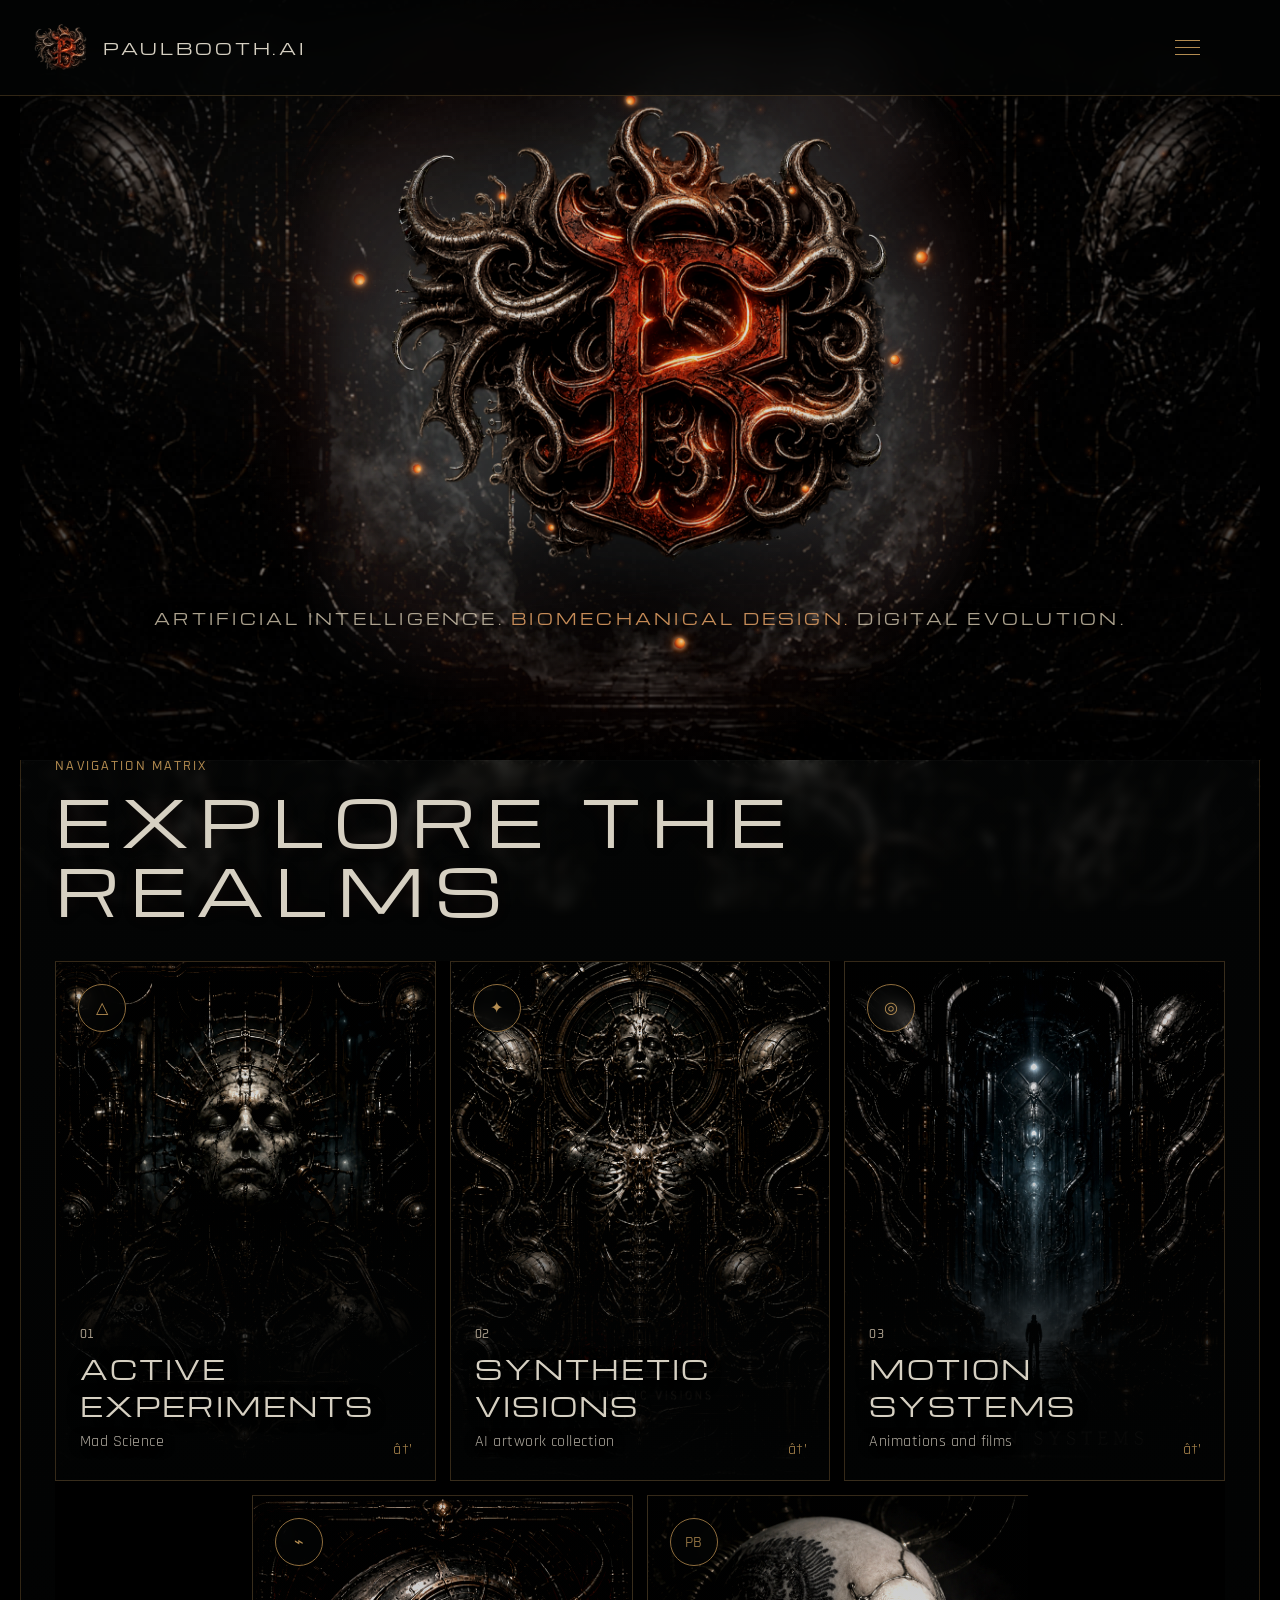
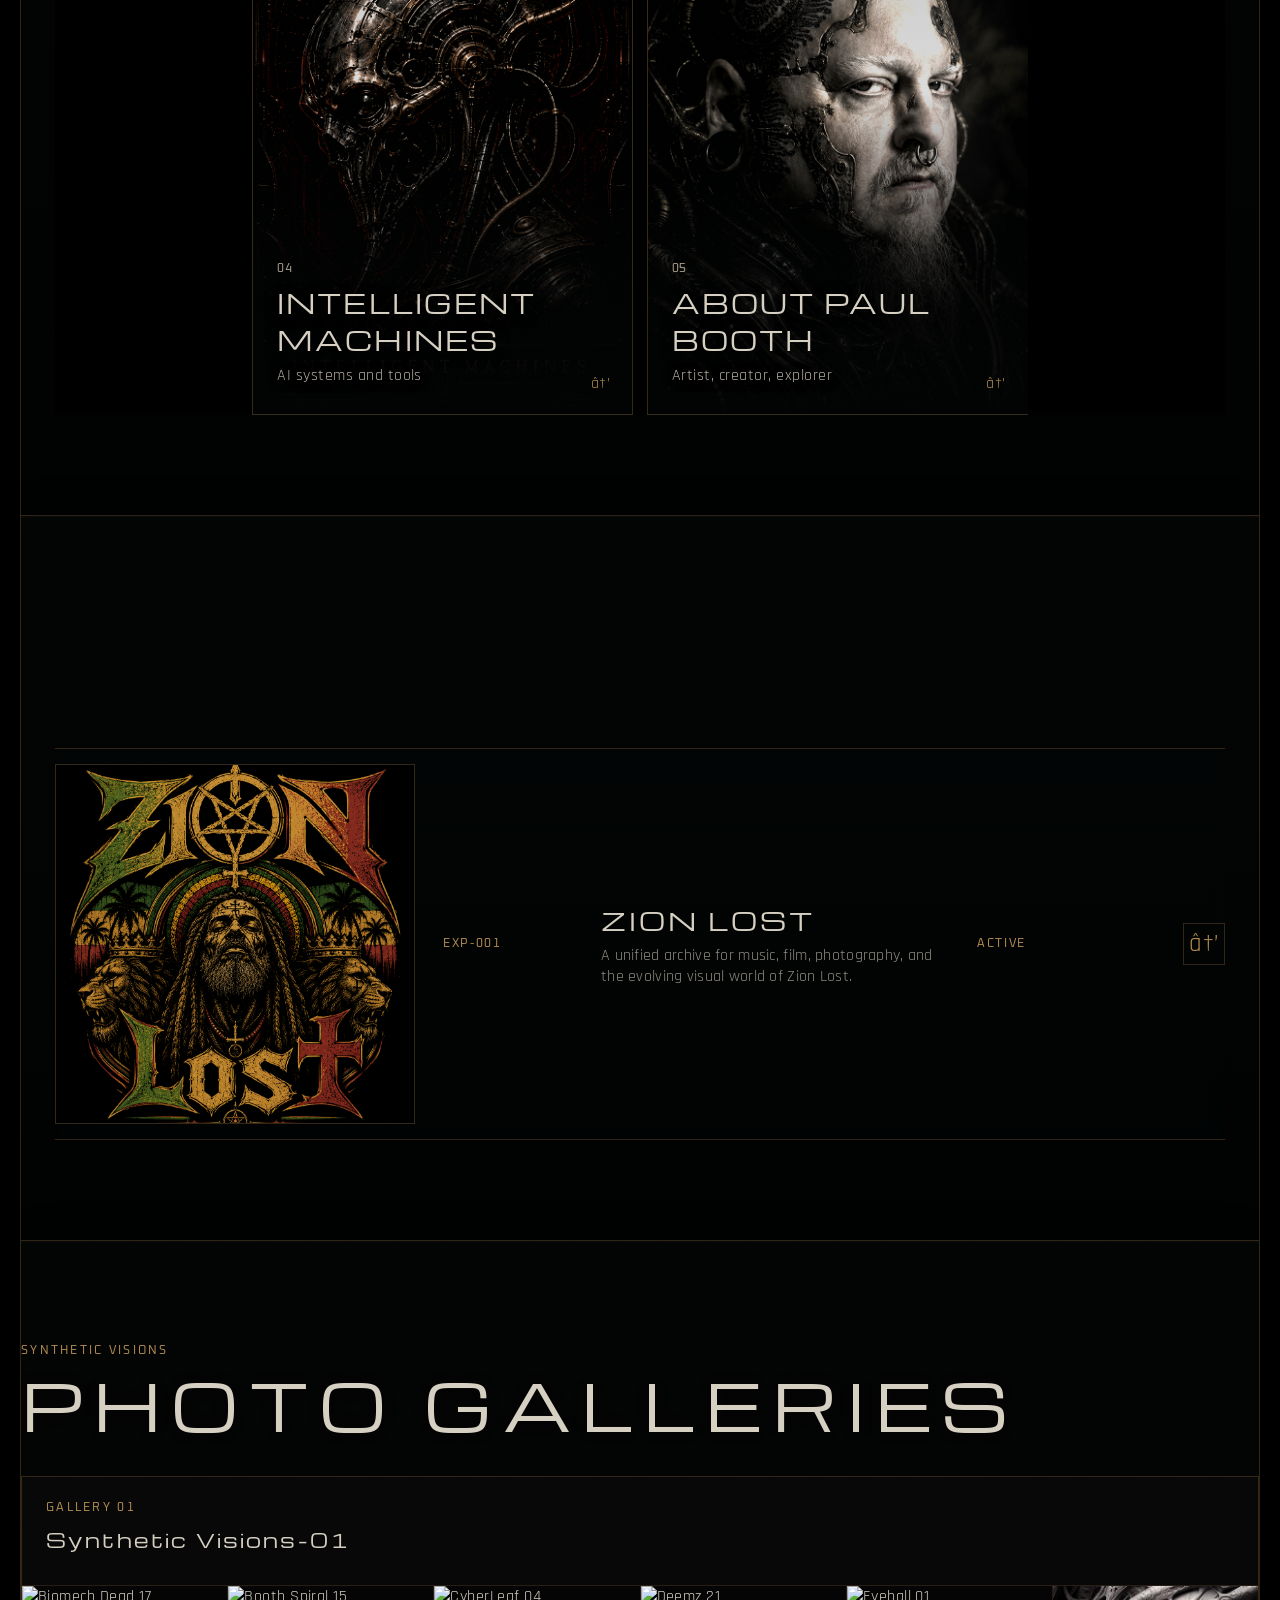
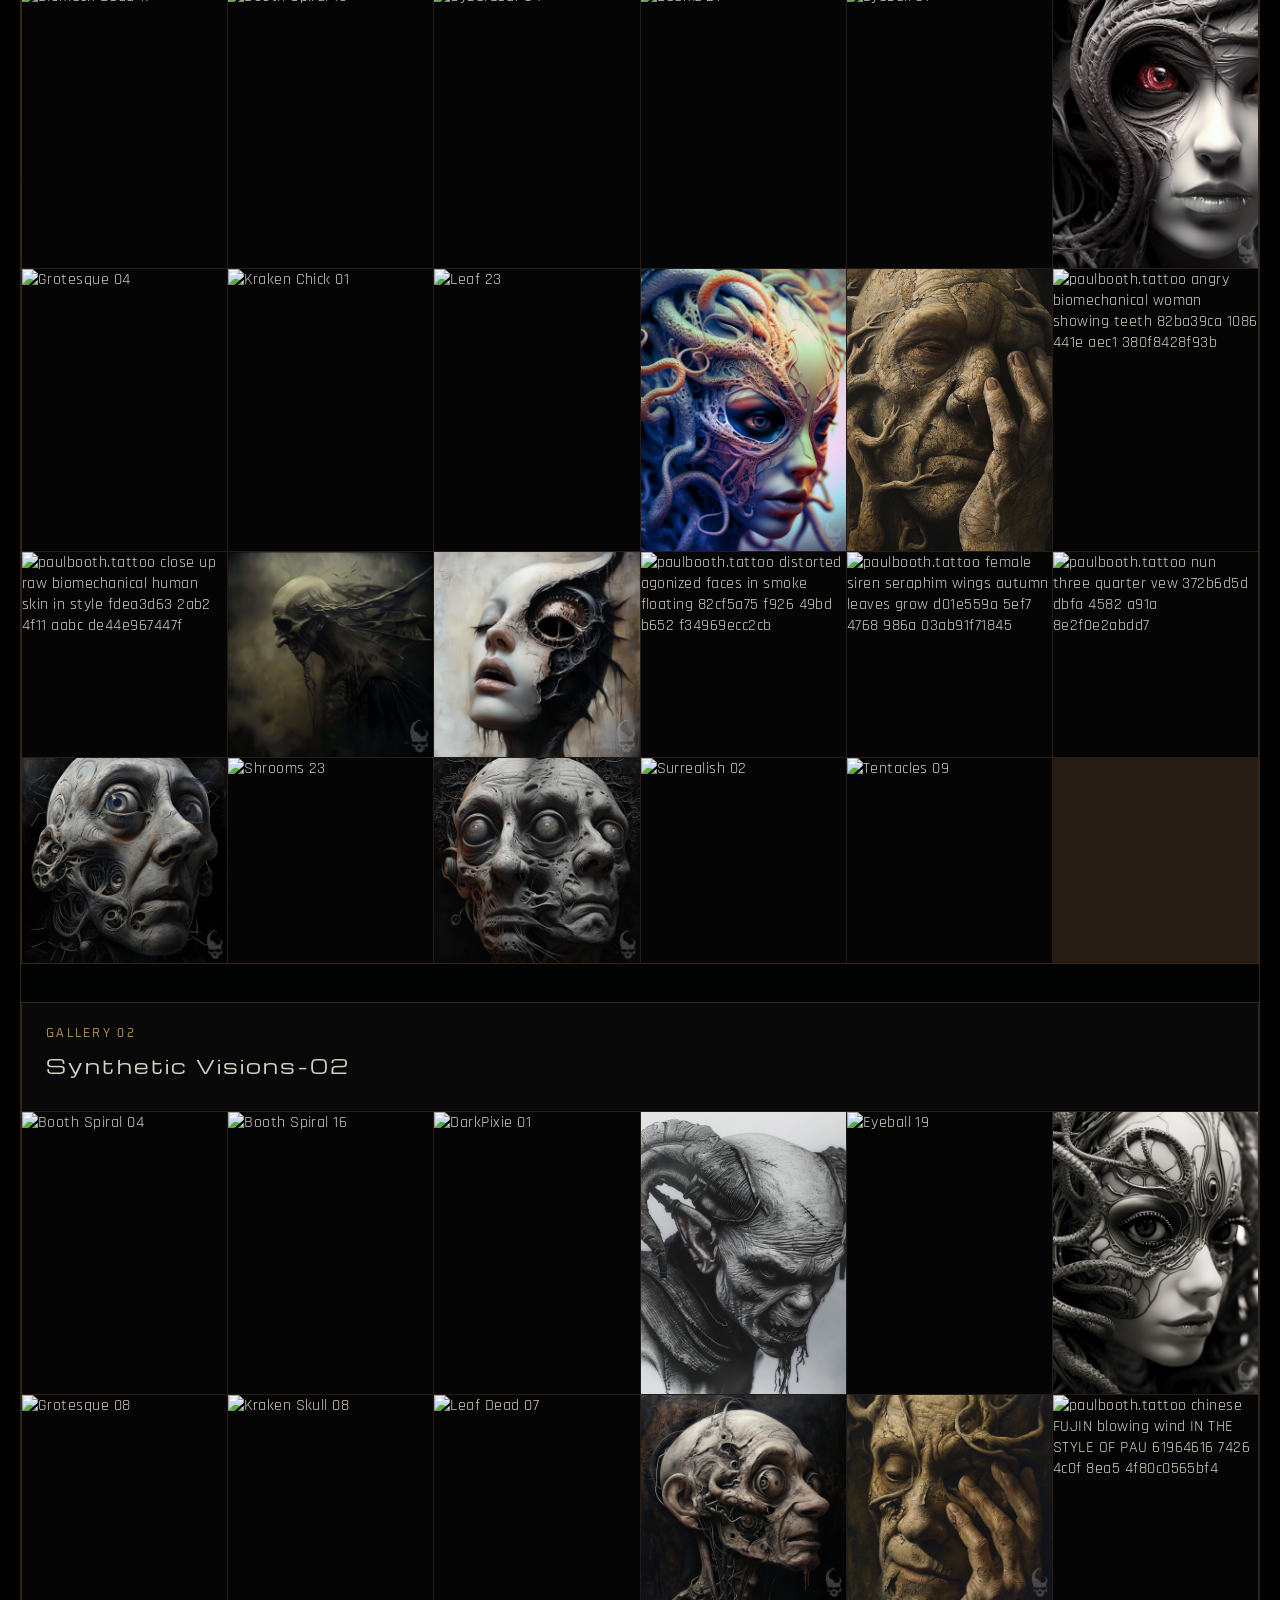
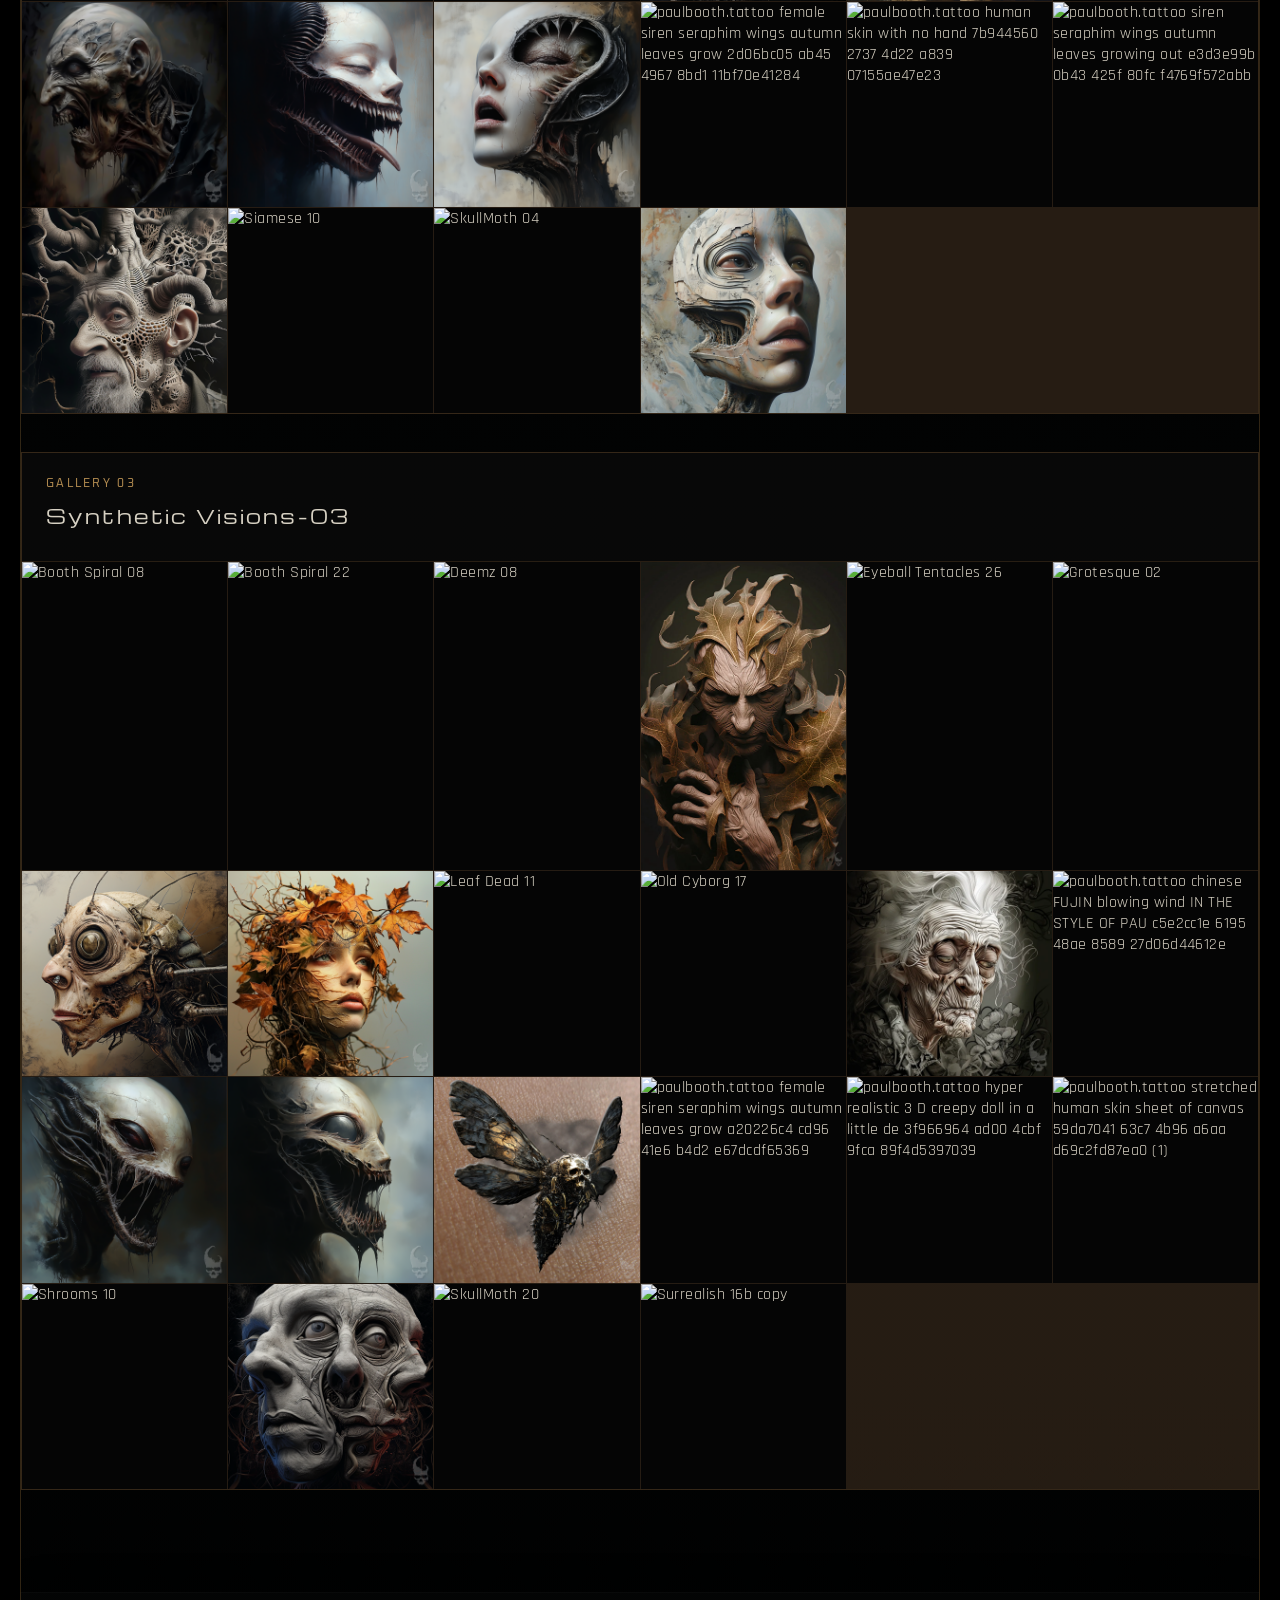
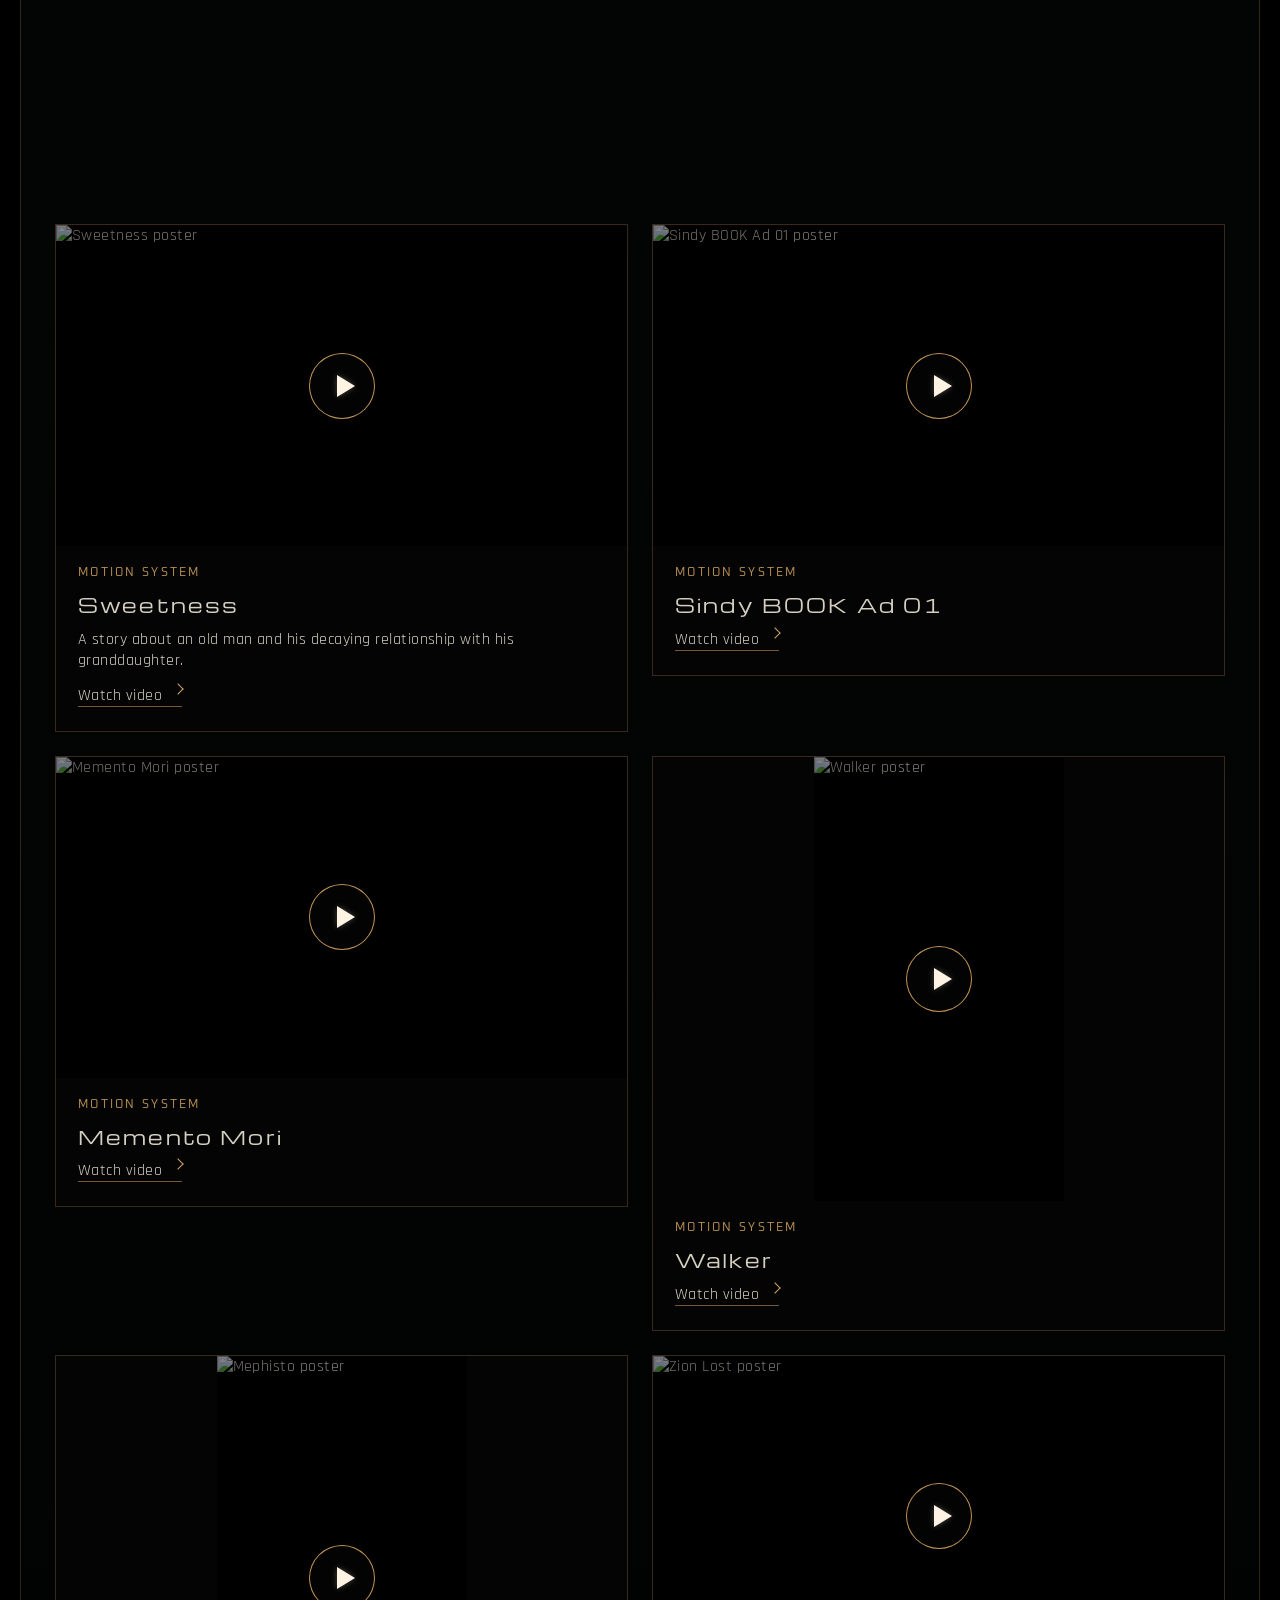
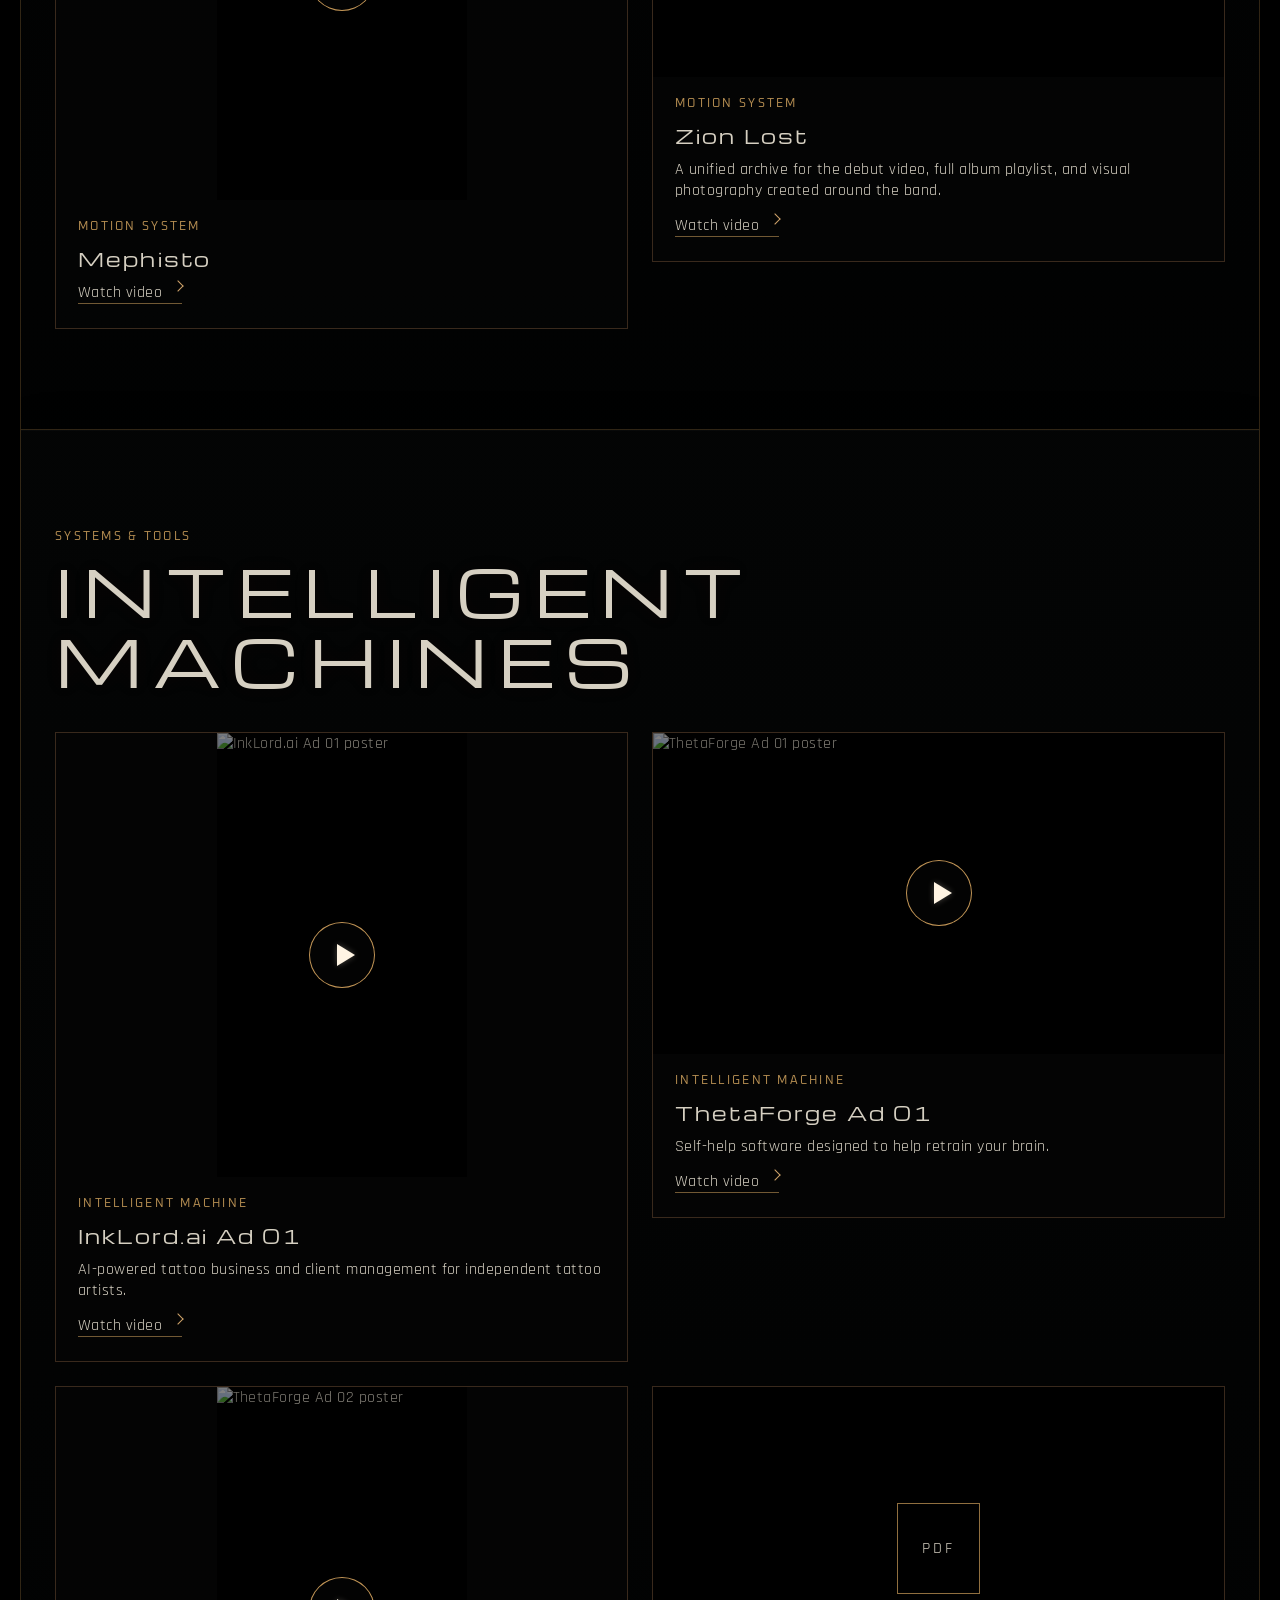
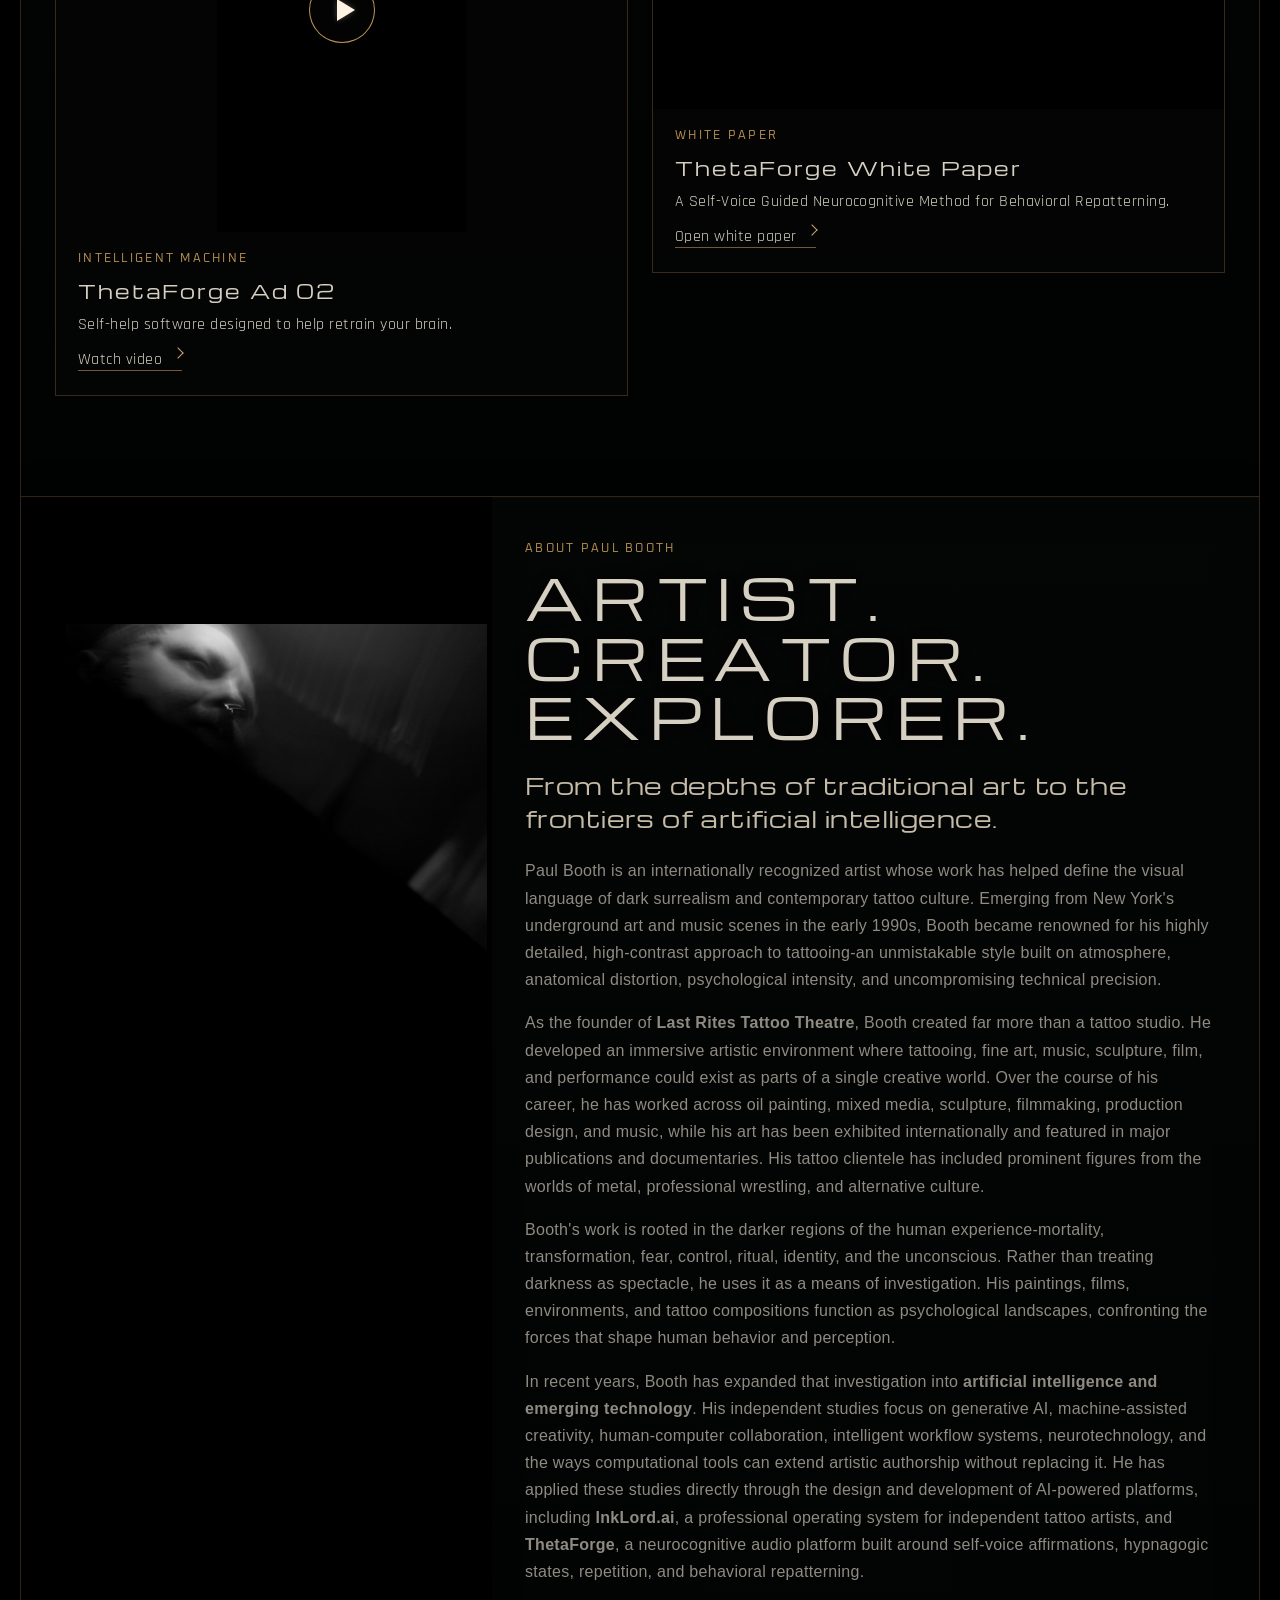
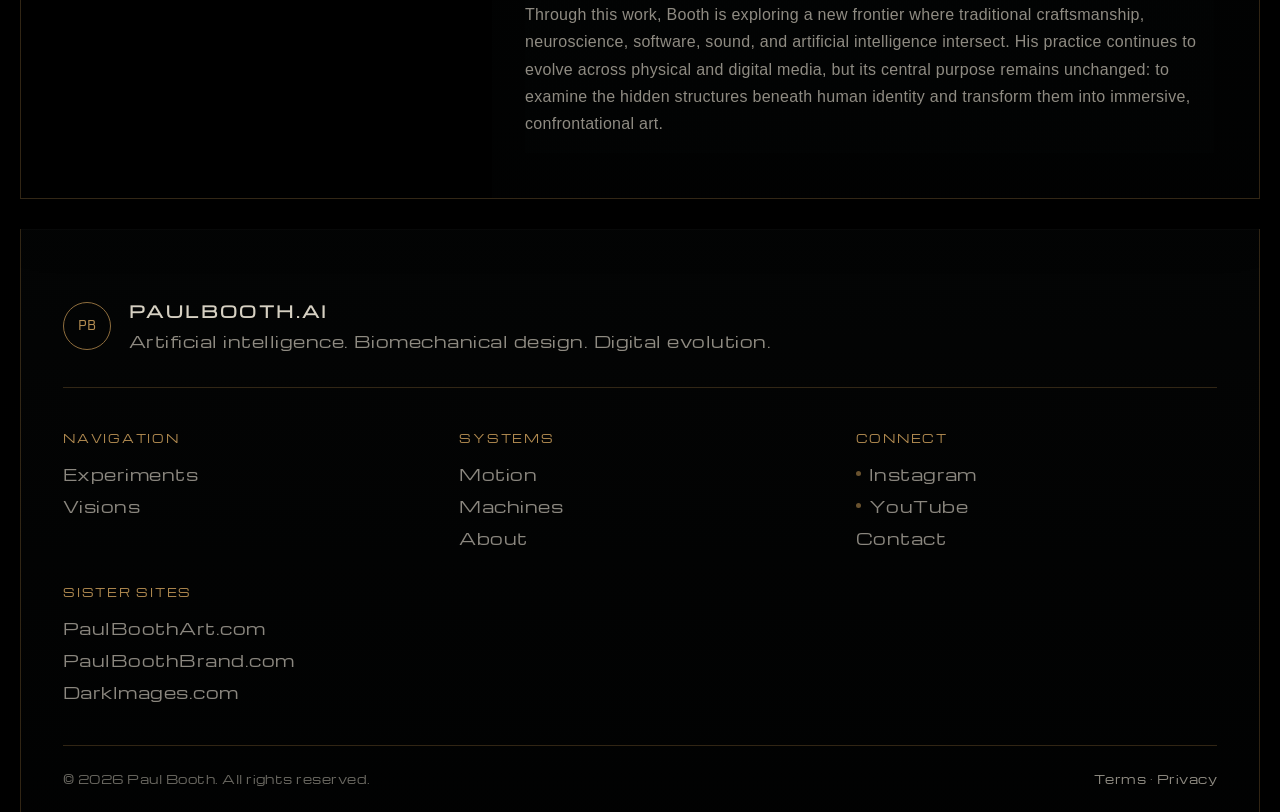
==== commit 97d61c46: "Fix header nav collision: move breakpoint 1150px -> 1600px My previous fix did not work, for two rea" ====
--- a/index.html
+++ b/index.html
@@ -92,7 +92,7 @@
 <link rel="preconnect" href="https://fonts.googleapis.com">
   <link rel="preconnect" href="https://fonts.gstatic.com" crossorigin>
   <link href="https://fonts.googleapis.com/css2?family=Michroma&family=Oxanium:wght@300;400;500;600&family=Rajdhani:wght@300;400;500;600&display=swap" rel="stylesheet">
-  <link rel="stylesheet" href="styles.css?v=20260805-brighter-hero-logo-v2" />
+  <link rel="stylesheet" href="styles.css?v=20260809-header-nav-breakpoint" />
   <link rel="stylesheet" href="visions-galleries.css" />
   <link rel="stylesheet" href="image-protection.css" />
   <style id="realm-centering-fix">
--- a/styles.css
+++ b/styles.css
@@ -2607,17 +2607,65 @@
   gap: clamp(14px, 1.5vw, 34px);
 }
 
-/* Between the breakpoint where the nav appears and the width where it
-   comfortably fits, tighten it rather than dropping links. Keeps all
-   seven destinations reachable, including the two sister sites. */
-@media (min-width: 1151px) and (max-width: 1340px) {
+/* -----------------------------------------------------------------
+   Nav breakpoint: 1150px -> 1600px
+   -----------------------------------------------------------------
+   .desktop-nav inherits font-display (Michroma) from the group rule
+   above. Michroma averages 1.013em per character -- roughly 1.6x a
+   normal sans -- so the seven nav items measure 1070px of text before
+   any gaps. With the brand block at 256px, the header needs ~1558px
+   and does not fit until about 1560px.
+
+   That is why the label collided with "EXPERIMENTS" on ordinary
+   laptops: the nav appeared at 1150px but could not fit until 1560px.
+   No amount of tightening recovers 358px, so the menu button now
+   covers the whole range instead.
+
+   The mobile panel's positioning lives inside the 1150px query and
+   .mobile-panel is display:none at base, so those rules are restated
+   here. Below 1150px both blocks apply and set identical values.
+   Deliberately scoped to the nav only -- .realm-grid, .project-grid
+   and .about keep their own 1150px breakpoint. */
+@media (max-width: 1600px) {
   .desktop-nav {
-    gap: 14px;
-  }
-
-  .desktop-nav a {
-    font-size: 11px;
-    letter-spacing: .12em;
+    display: none;
+  }
+
+  .site-header {
+    grid-template-columns: 1fr auto;
+  }
+
+  .menu-button {
+    display: block;
+    justify-self: end;
+  }
+
+  .mobile-panel {
+    position: fixed;
+    z-index: 49;
+    top: 76px;
+    right: 0;
+    width: min(370px, 90vw);
+    padding: 25px;
+    display: flex;
+    flex-direction: column;
+    gap: 4px;
+    background: rgba(7, 8, 8, .97);
+    border-left: 1px solid var(--line);
+    border-bottom: 1px solid var(--line);
+    transform: translateX(105%);
+    transition: .3s;
+  }
+
+  .mobile-panel.open {
+    transform: none;
+  }
+
+  .mobile-panel a {
+    padding: 15px;
+    border-bottom: 1px solid #222;
+    text-transform: uppercase;
+    letter-spacing: .13em;
   }
 }
 
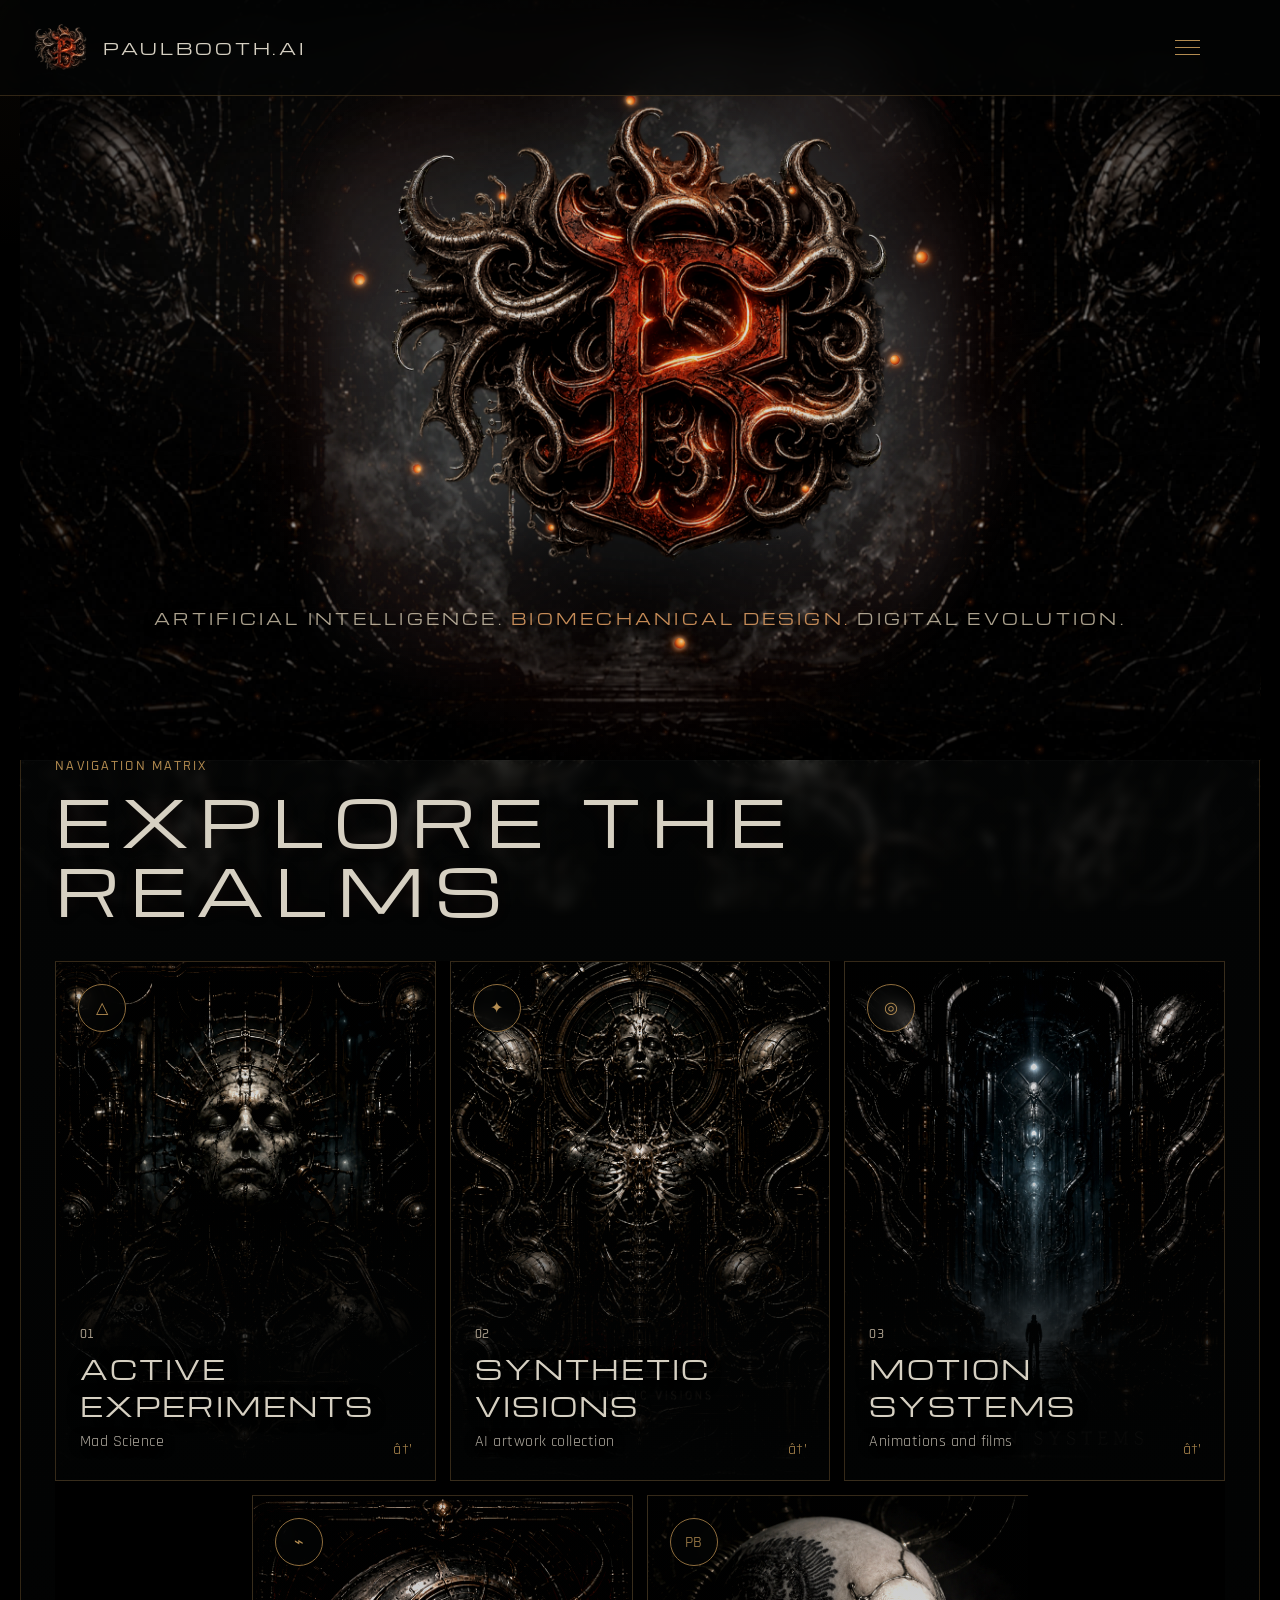
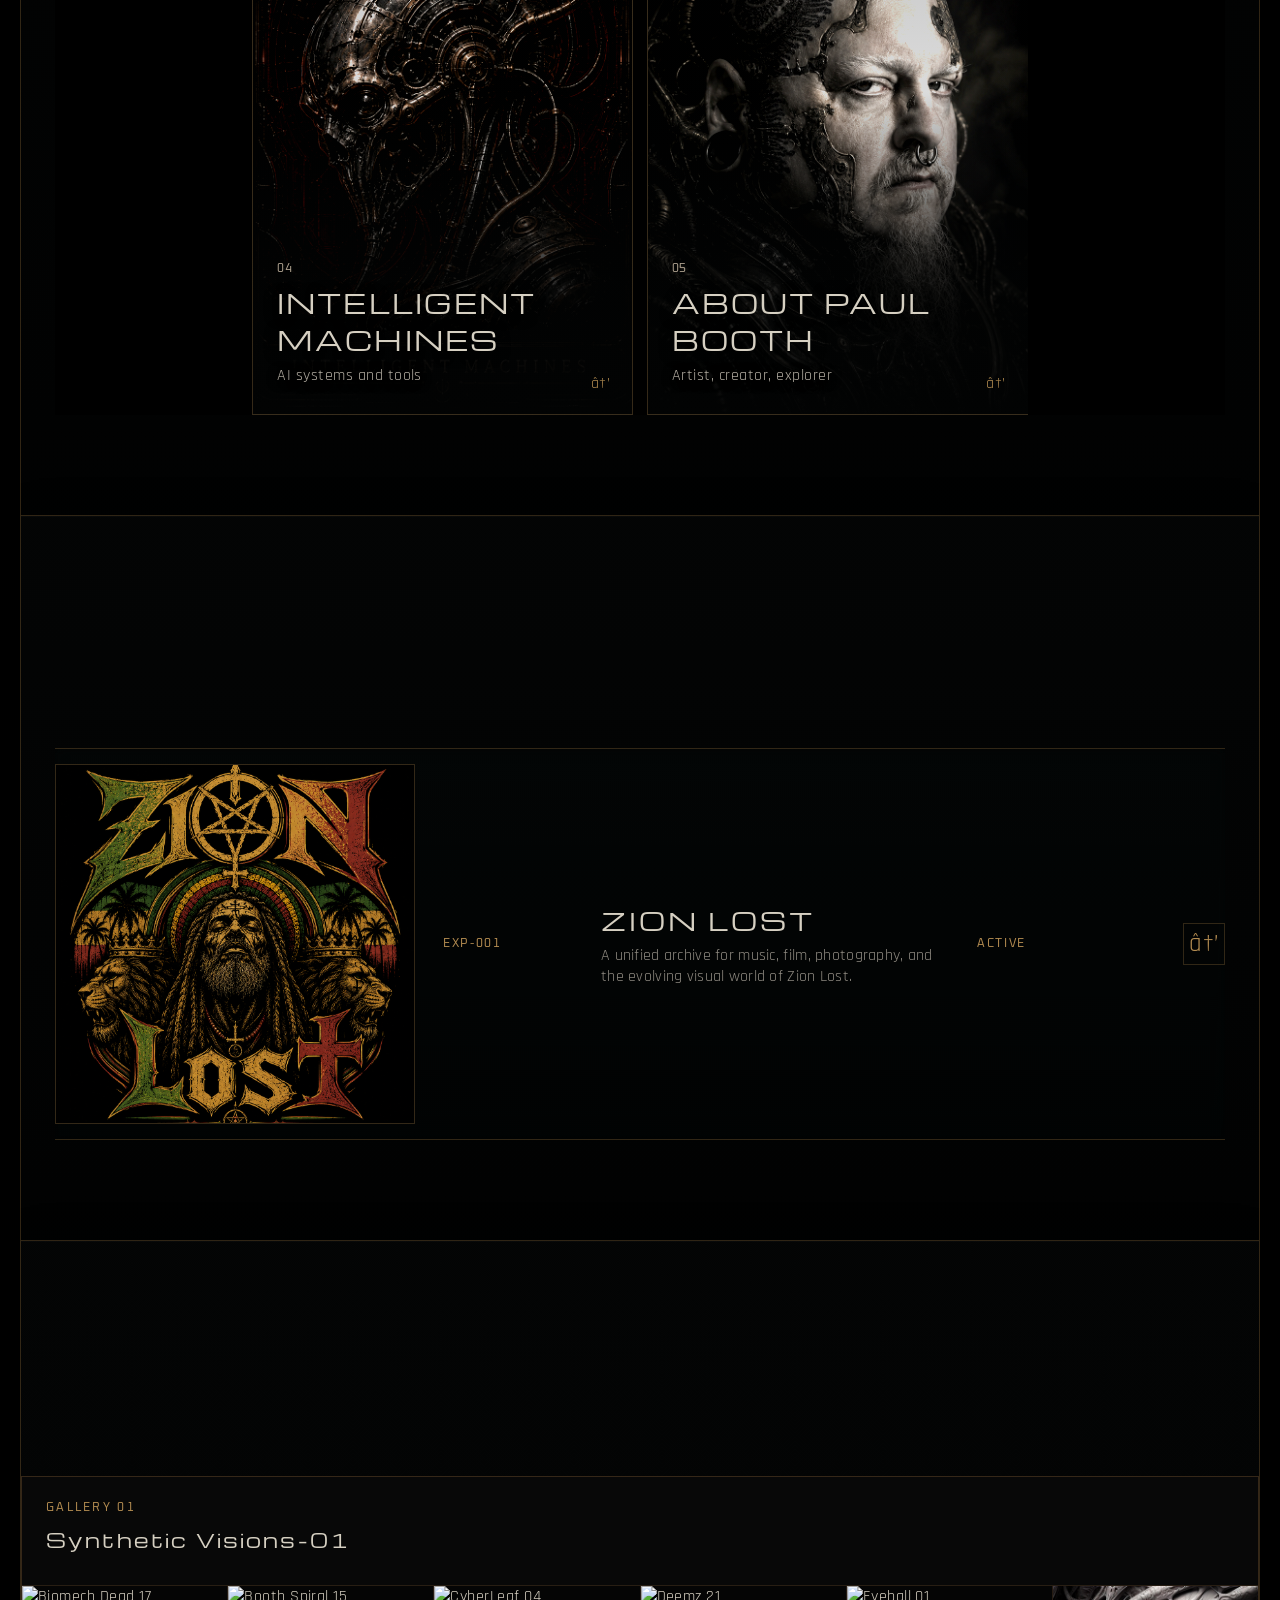
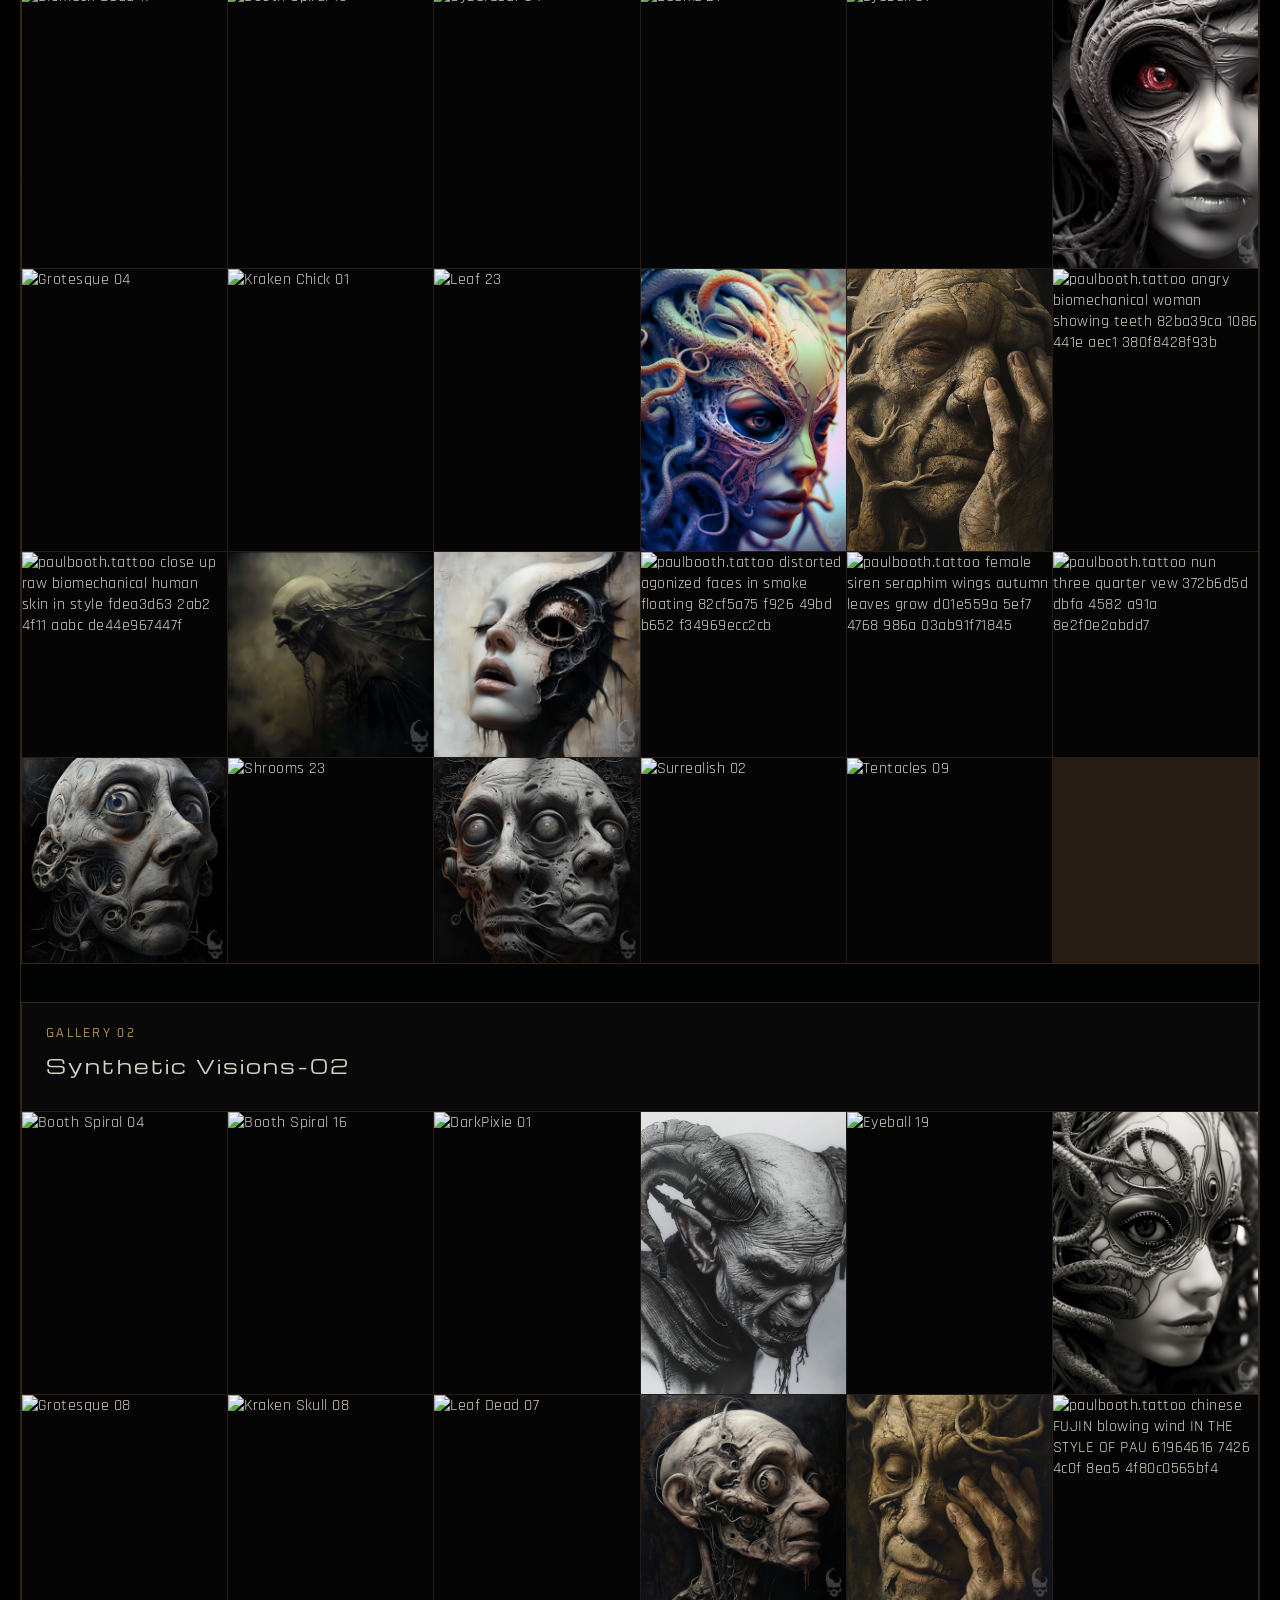
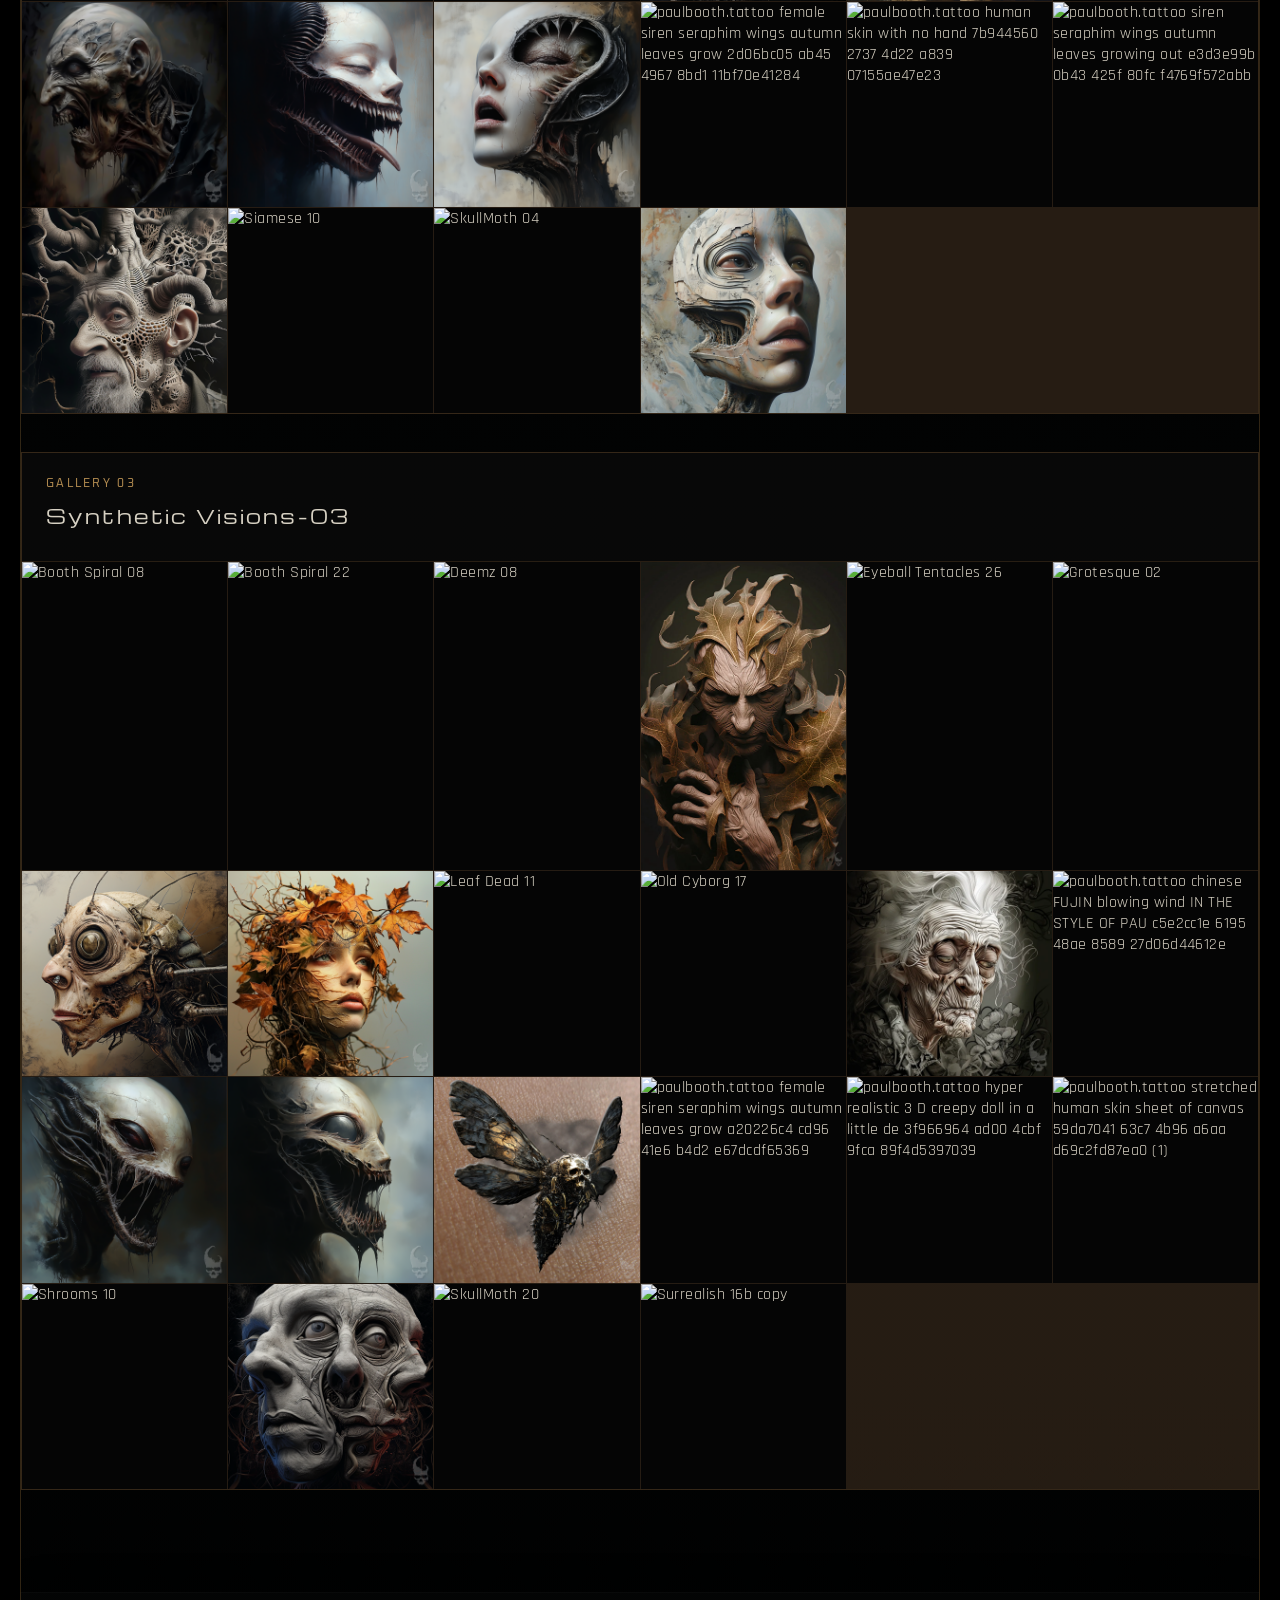
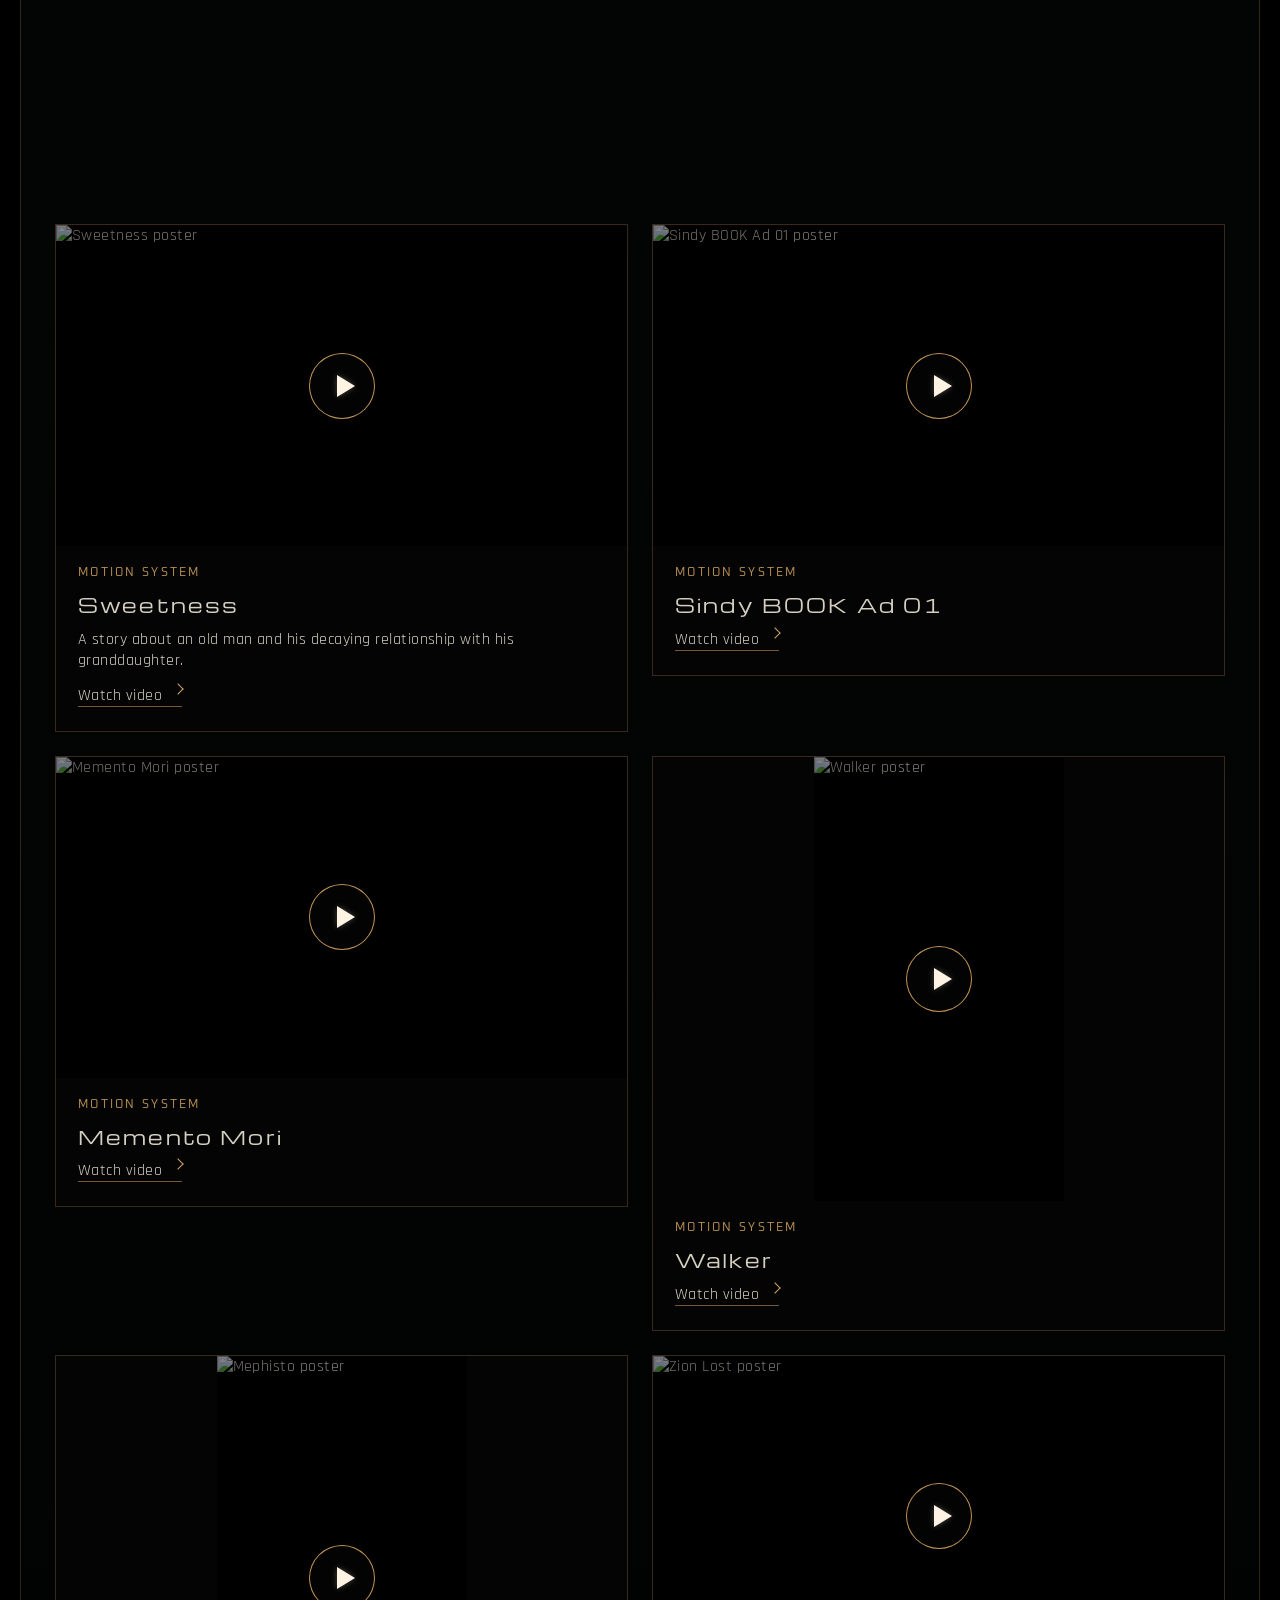
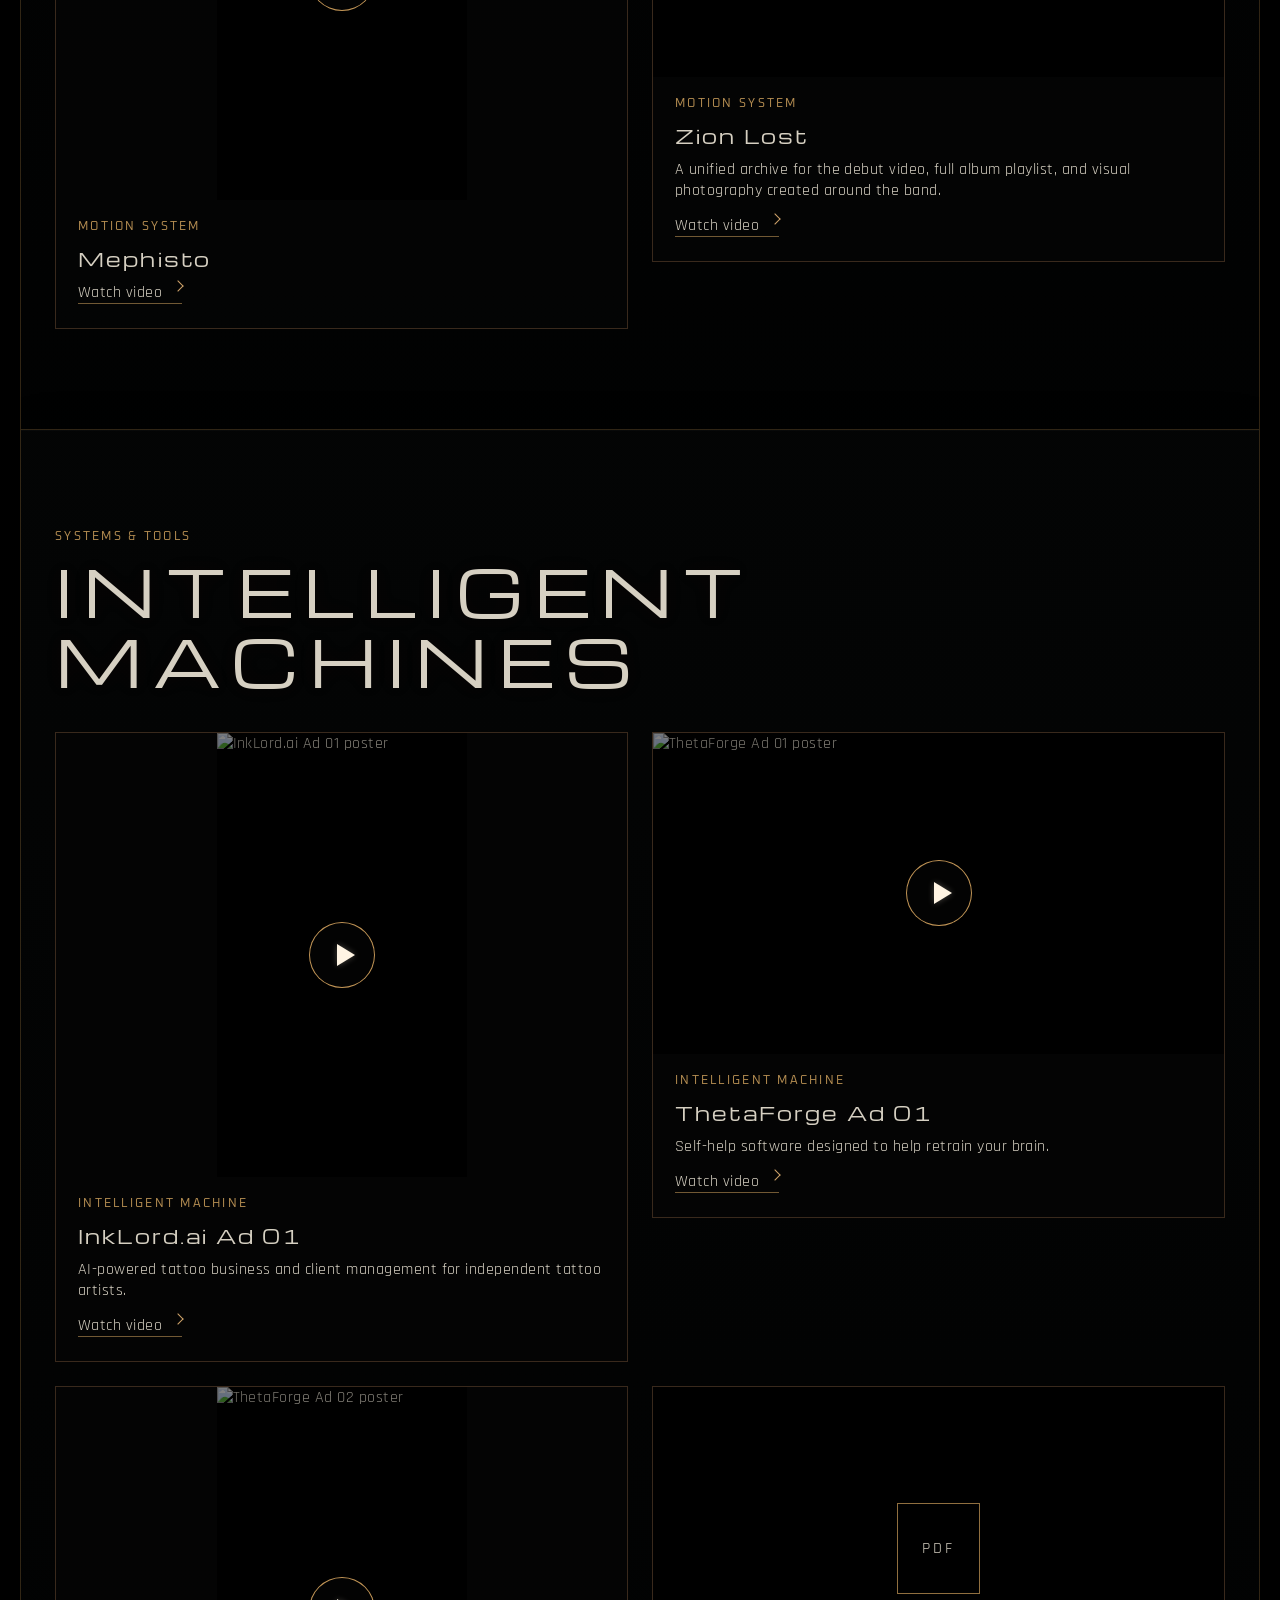
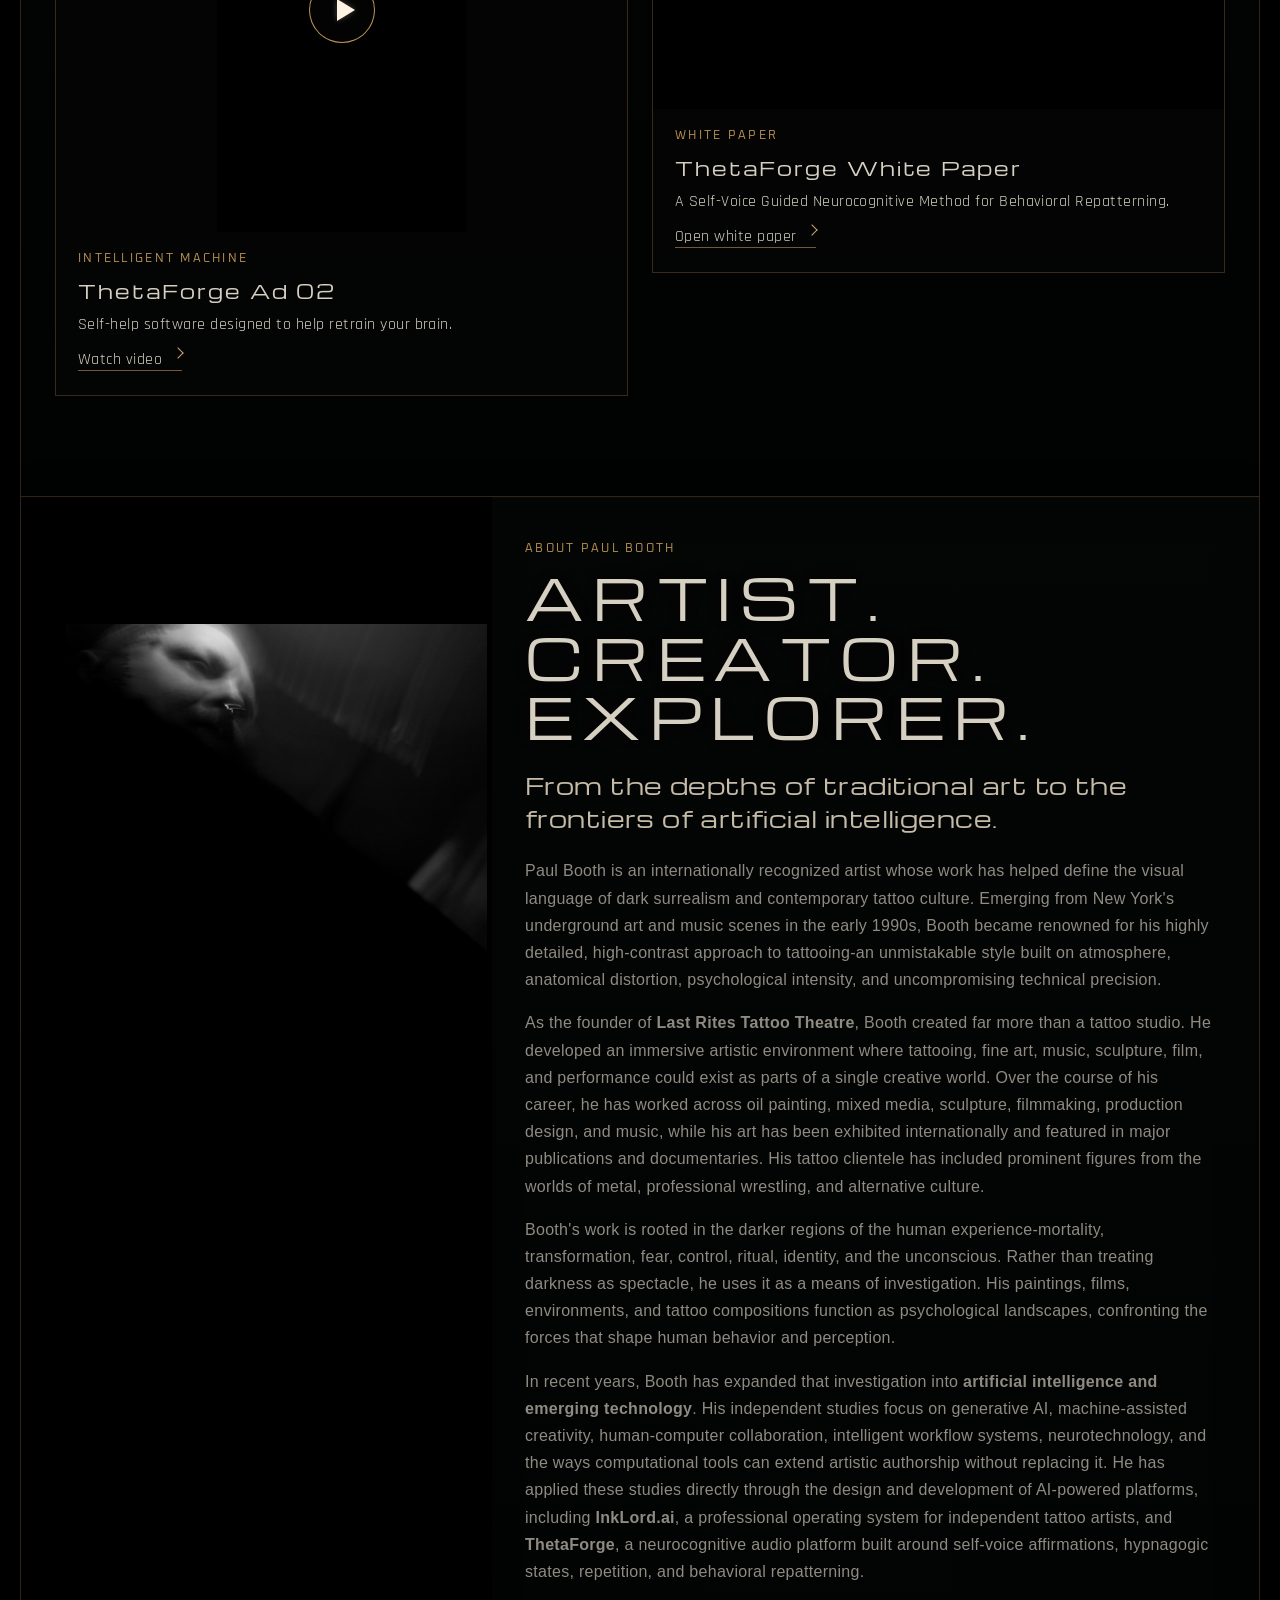
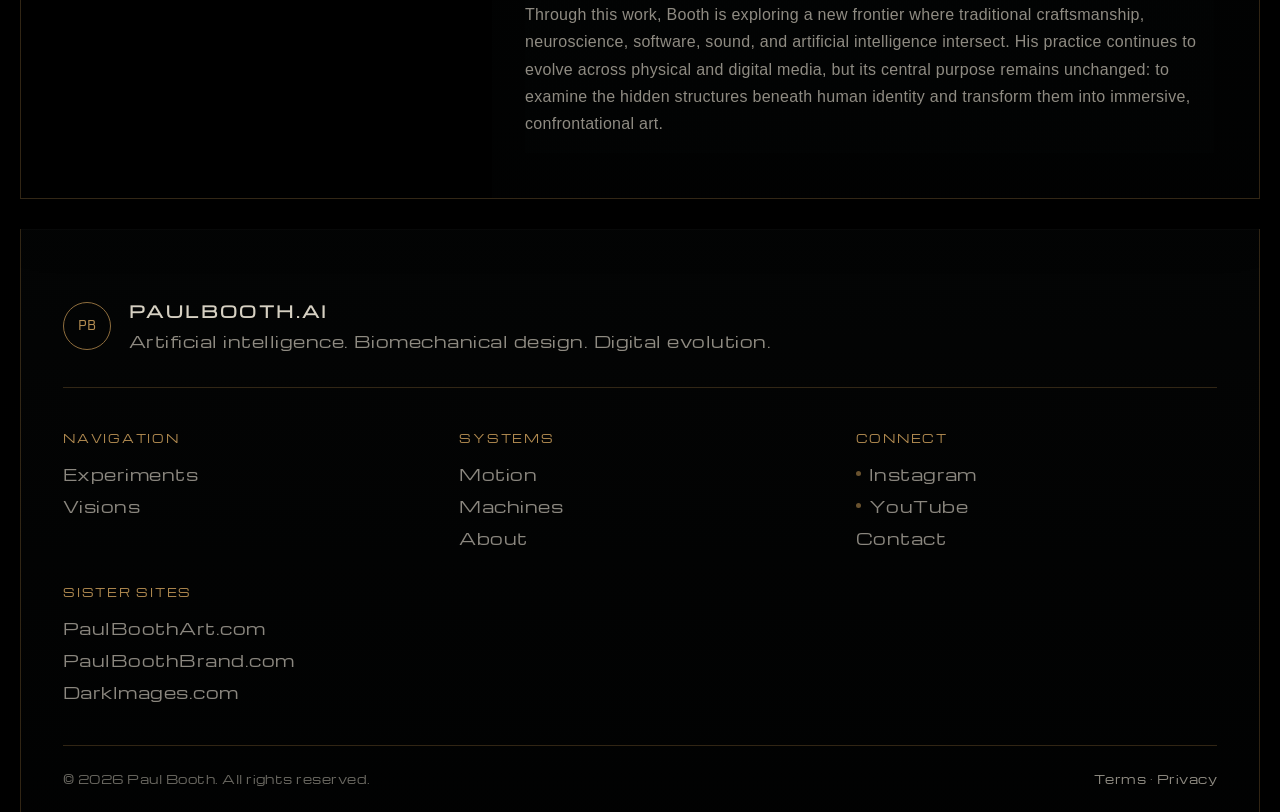
==== commit 28cca909: "Correct Paul's Instagram handle to @paulbooth The footer link and the Person schema's sameAs both po" ====
--- a/index.html
+++ b/index.html
@@ -60,7 +60,7 @@
   "image": "https://paulbooth.ai/assets/about-paul-booth.png",
   "description": "Artist and creator working across biomechanical art, artificial intelligence, motion, music, and experimental digital media.",
   "sameAs": [
-    "https://www.instagram.com/paulbooth.ai/",
+    "https://www.instagram.com/paulbooth/",
     "https://www.youtube.com/@paulboothart",
     "https://paulboothart.com/",
     "https://paulboothbrand.com/",
@@ -2181,7 +2181,7 @@
     <div class="footer-links">
       <div><span>Navigation</span><a href="#experiments">Experiments</a><a href="#visions">Visions</a></div>
       <div><span>Systems</span><a href="#motion">Motion</a><a href="#machines">Machines</a><a href="#about">About</a></div>
-      <div><span>Connect</span><a class="social-link" href="https://www.instagram.com/paulbooth.ai/" target="_blank" rel="me noopener noreferrer">Instagram</a><a class="social-link" href="https://www.youtube.com/@paulboothart" target="_blank" rel="me noopener noreferrer">YouTube</a><a href="mailto:lastritestattoo@gmail.com?subject=PaulBooth.ai%20Inquiry">Contact</a></div>
+      <div><span>Connect</span><a class="social-link" href="https://www.instagram.com/paulbooth/" target="_blank" rel="me noopener noreferrer">Instagram</a><a class="social-link" href="https://www.youtube.com/@paulboothart" target="_blank" rel="me noopener noreferrer">YouTube</a><a href="mailto:lastritestattoo@gmail.com?subject=PaulBooth.ai%20Inquiry">Contact</a></div>
       <div><span>Sister Sites</span><a href="https://paulboothart.com/">PaulBoothArt.com</a><a href="https://paulboothbrand.com/">PaulBoothBrand.com</a><a href="https://darkimages.com/">DarkImages.com</a></div>
     </div>
     <div class="footer-bottom"><span>&copy; <span id="year"></span> Paul Booth. All rights reserved.</span><span class="footer-legal"><a href="/terms/">Terms</a> &middot; <a href="/privacy/">Privacy</a></span></div>
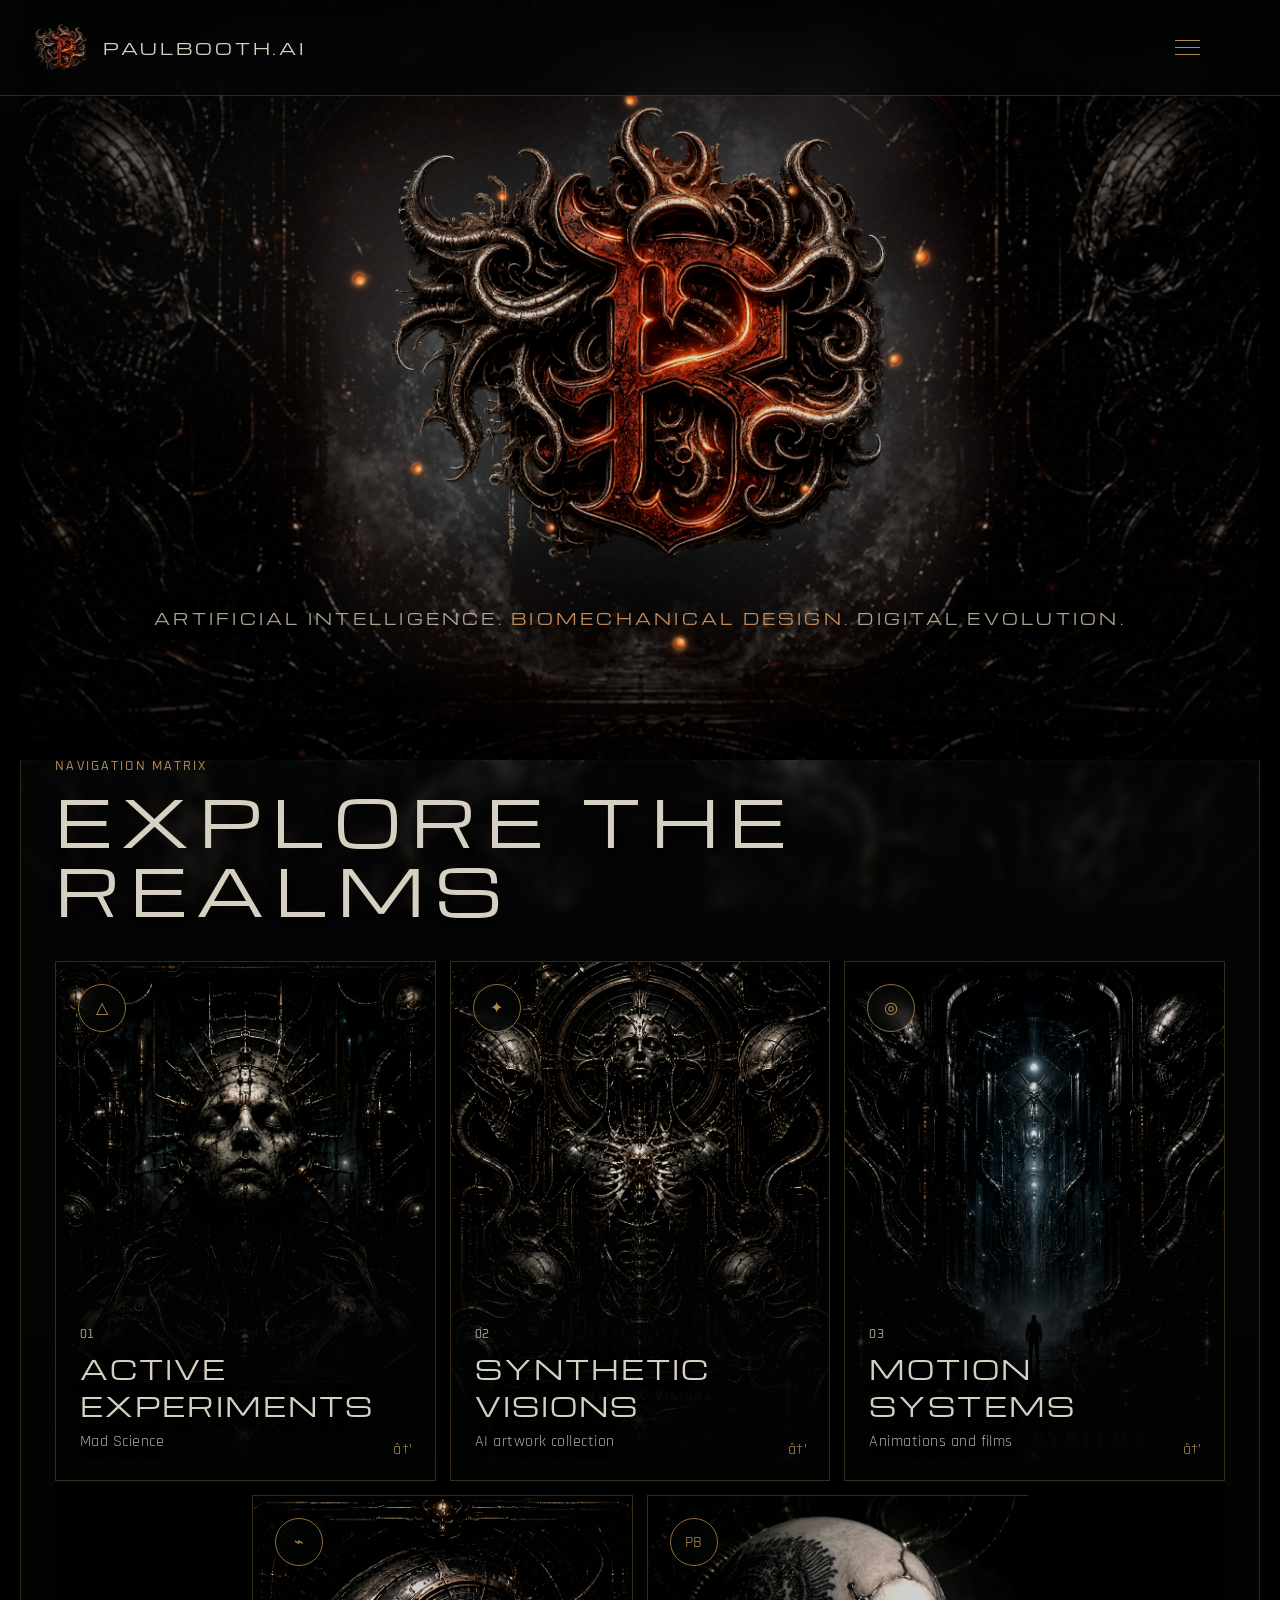
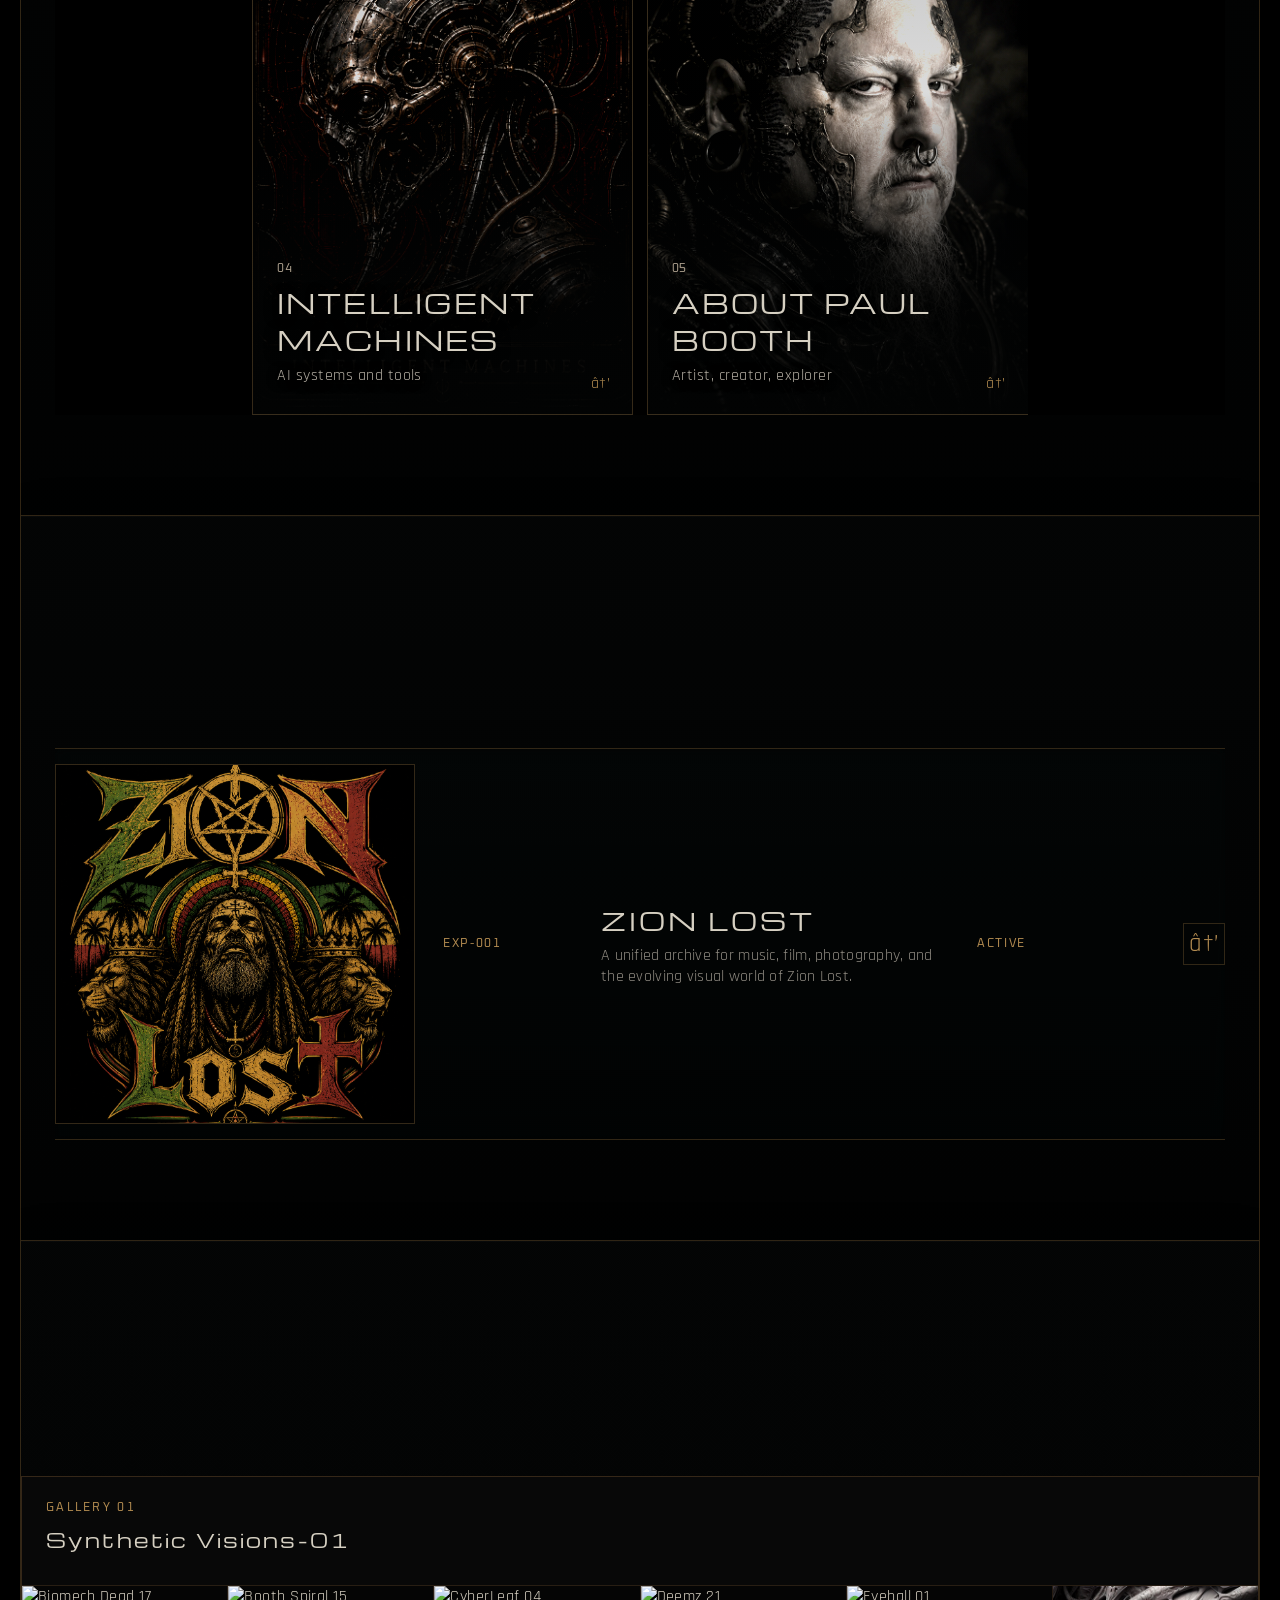
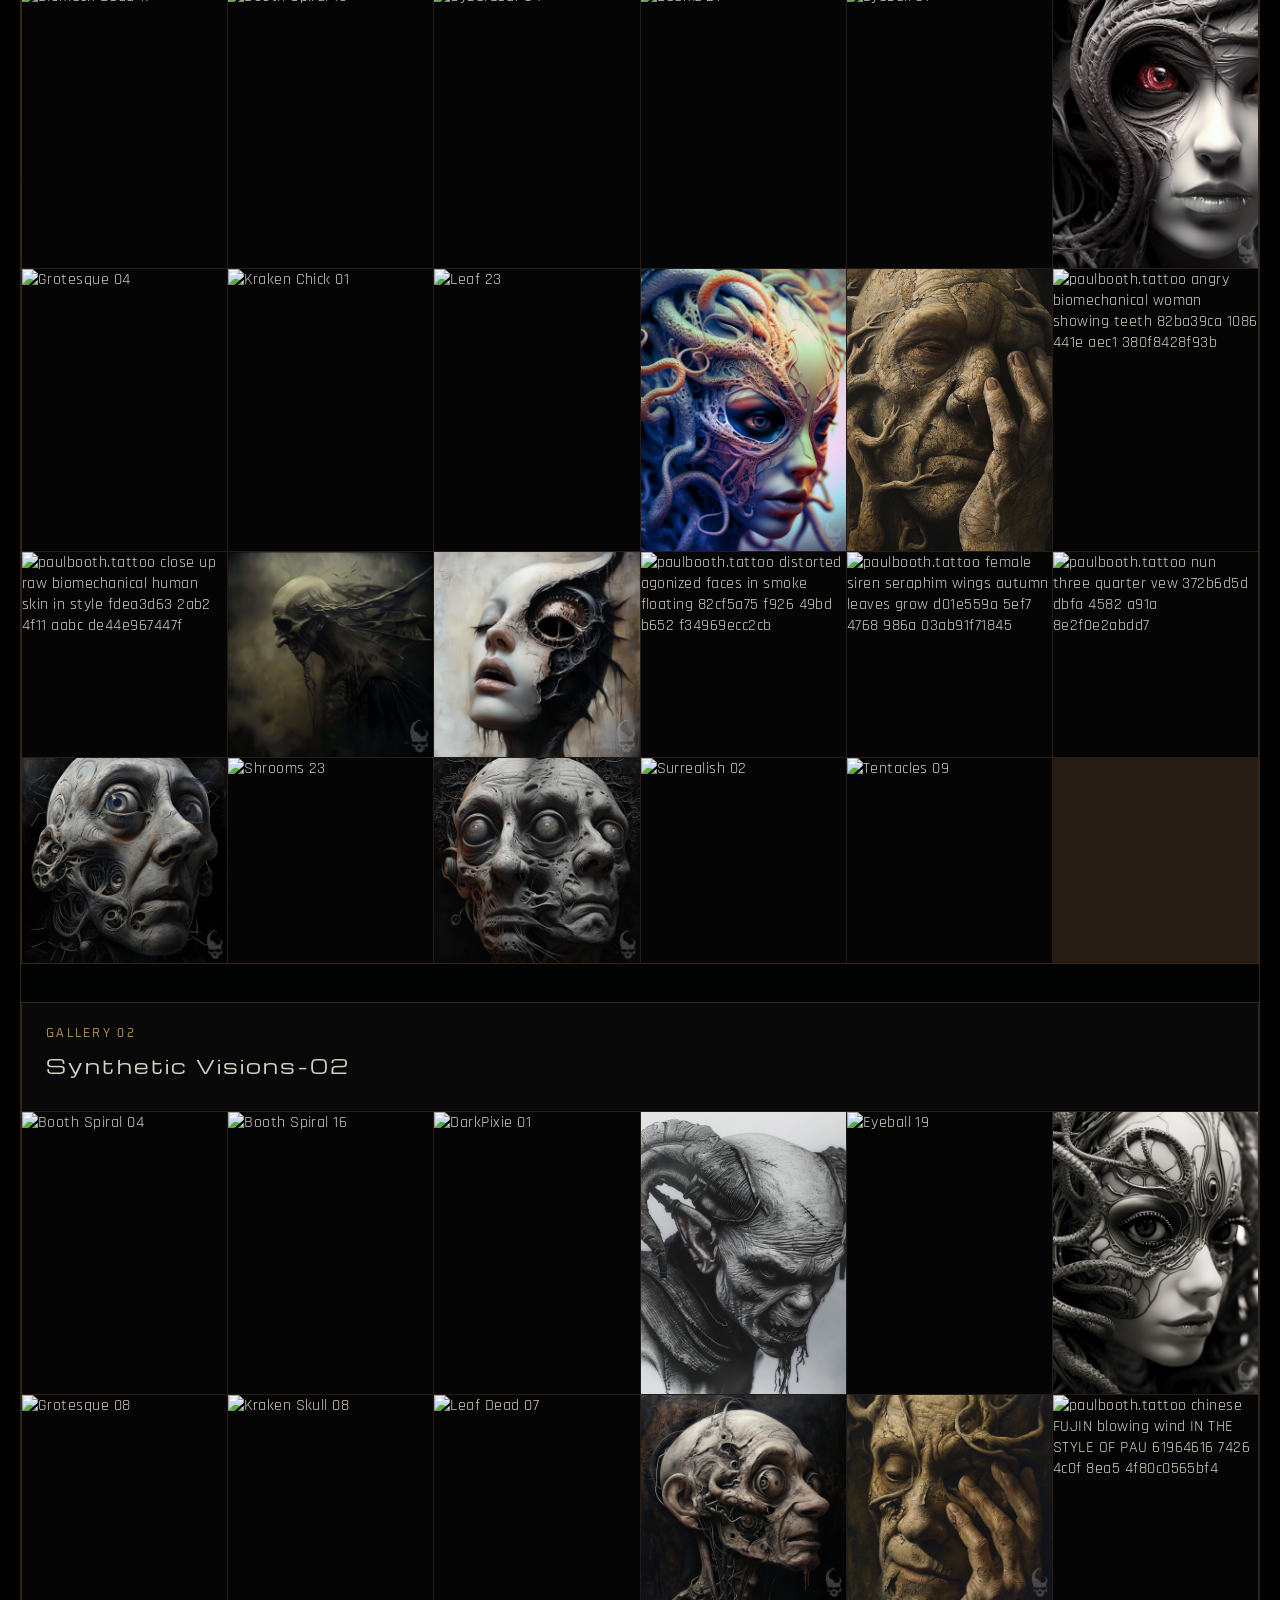
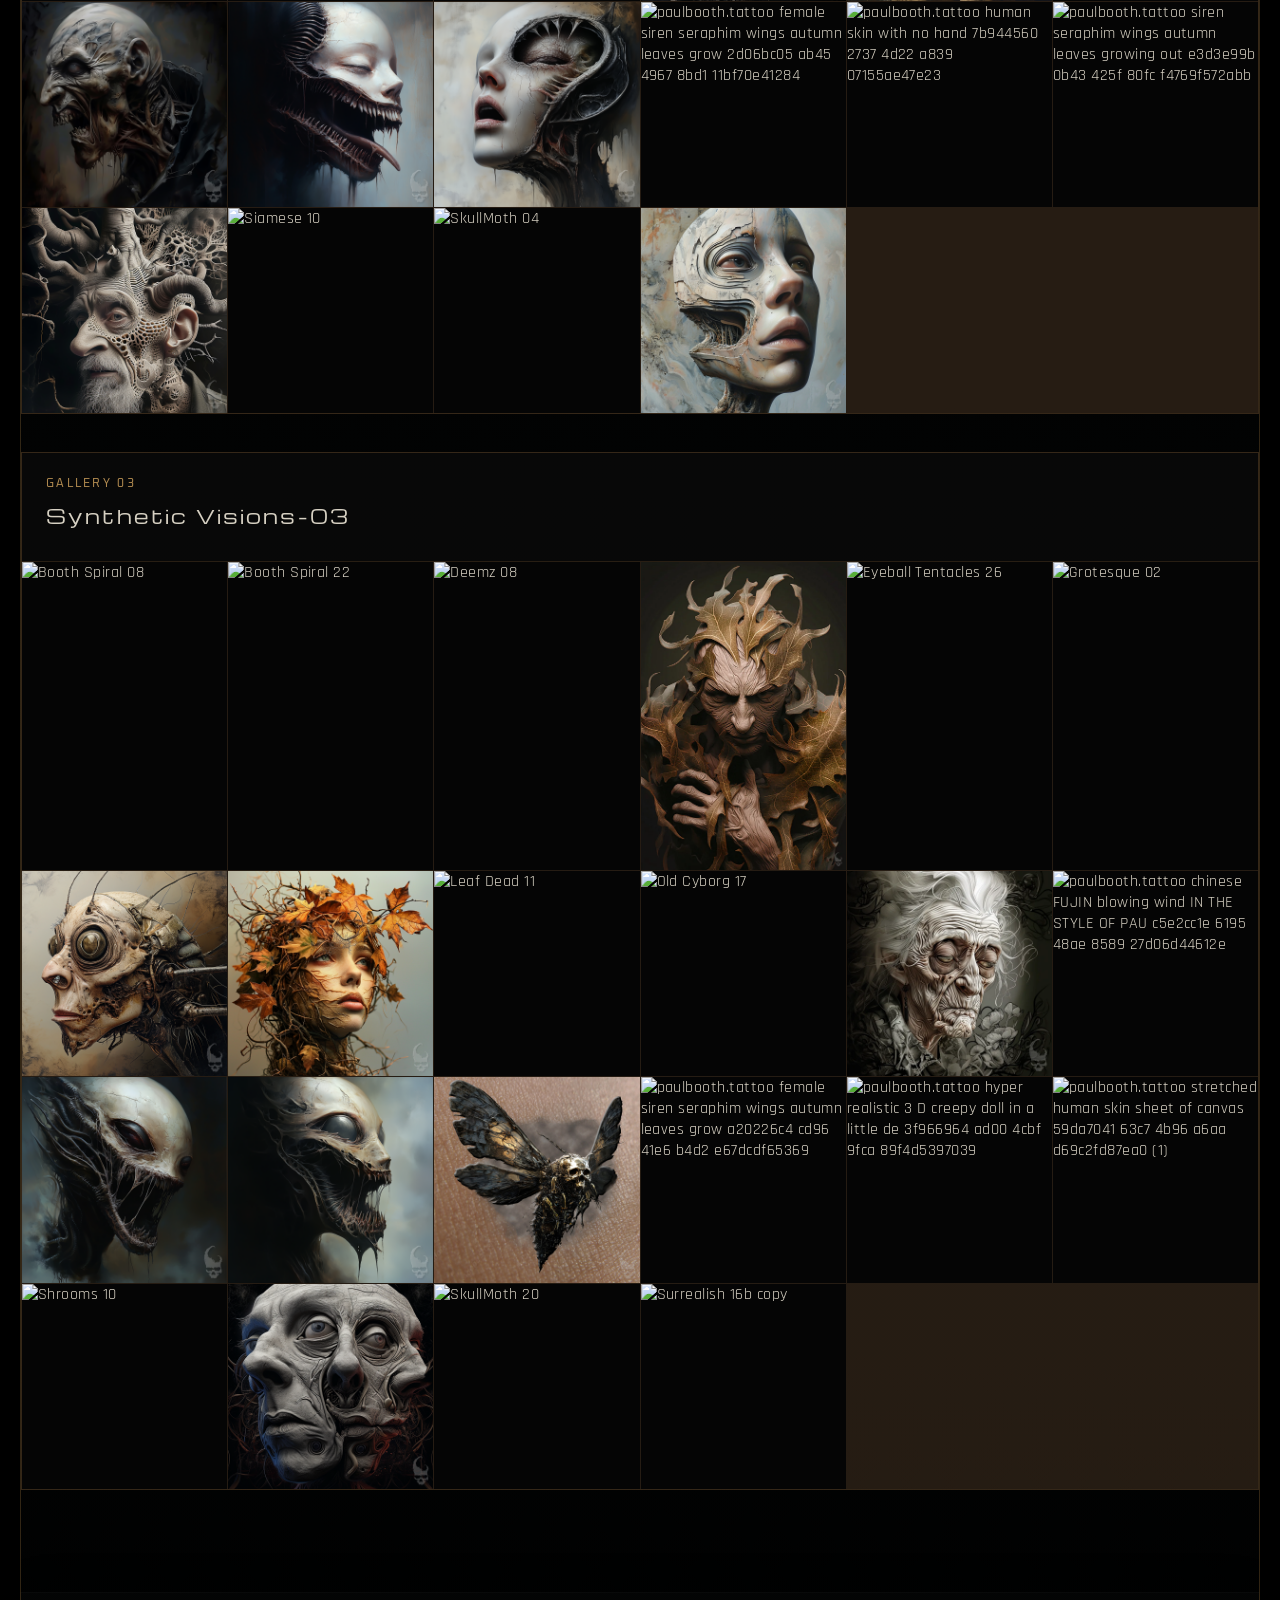
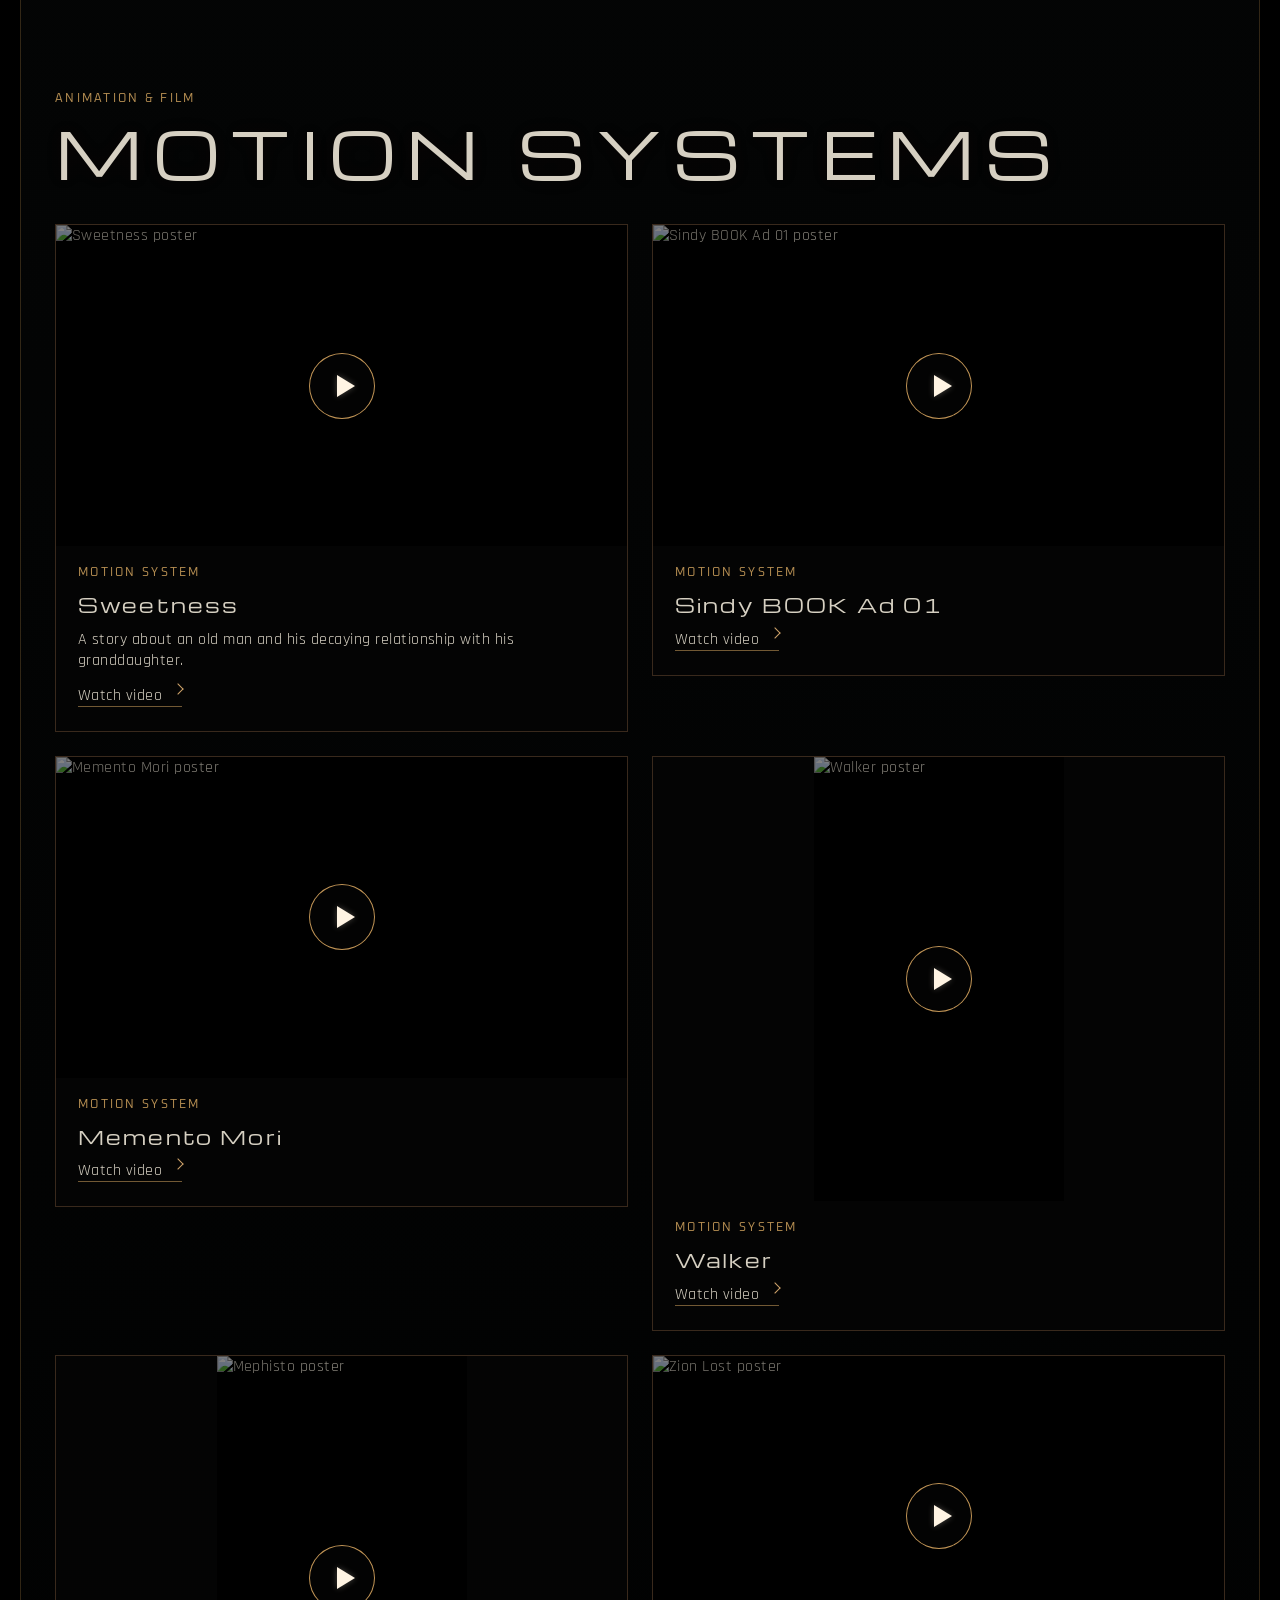
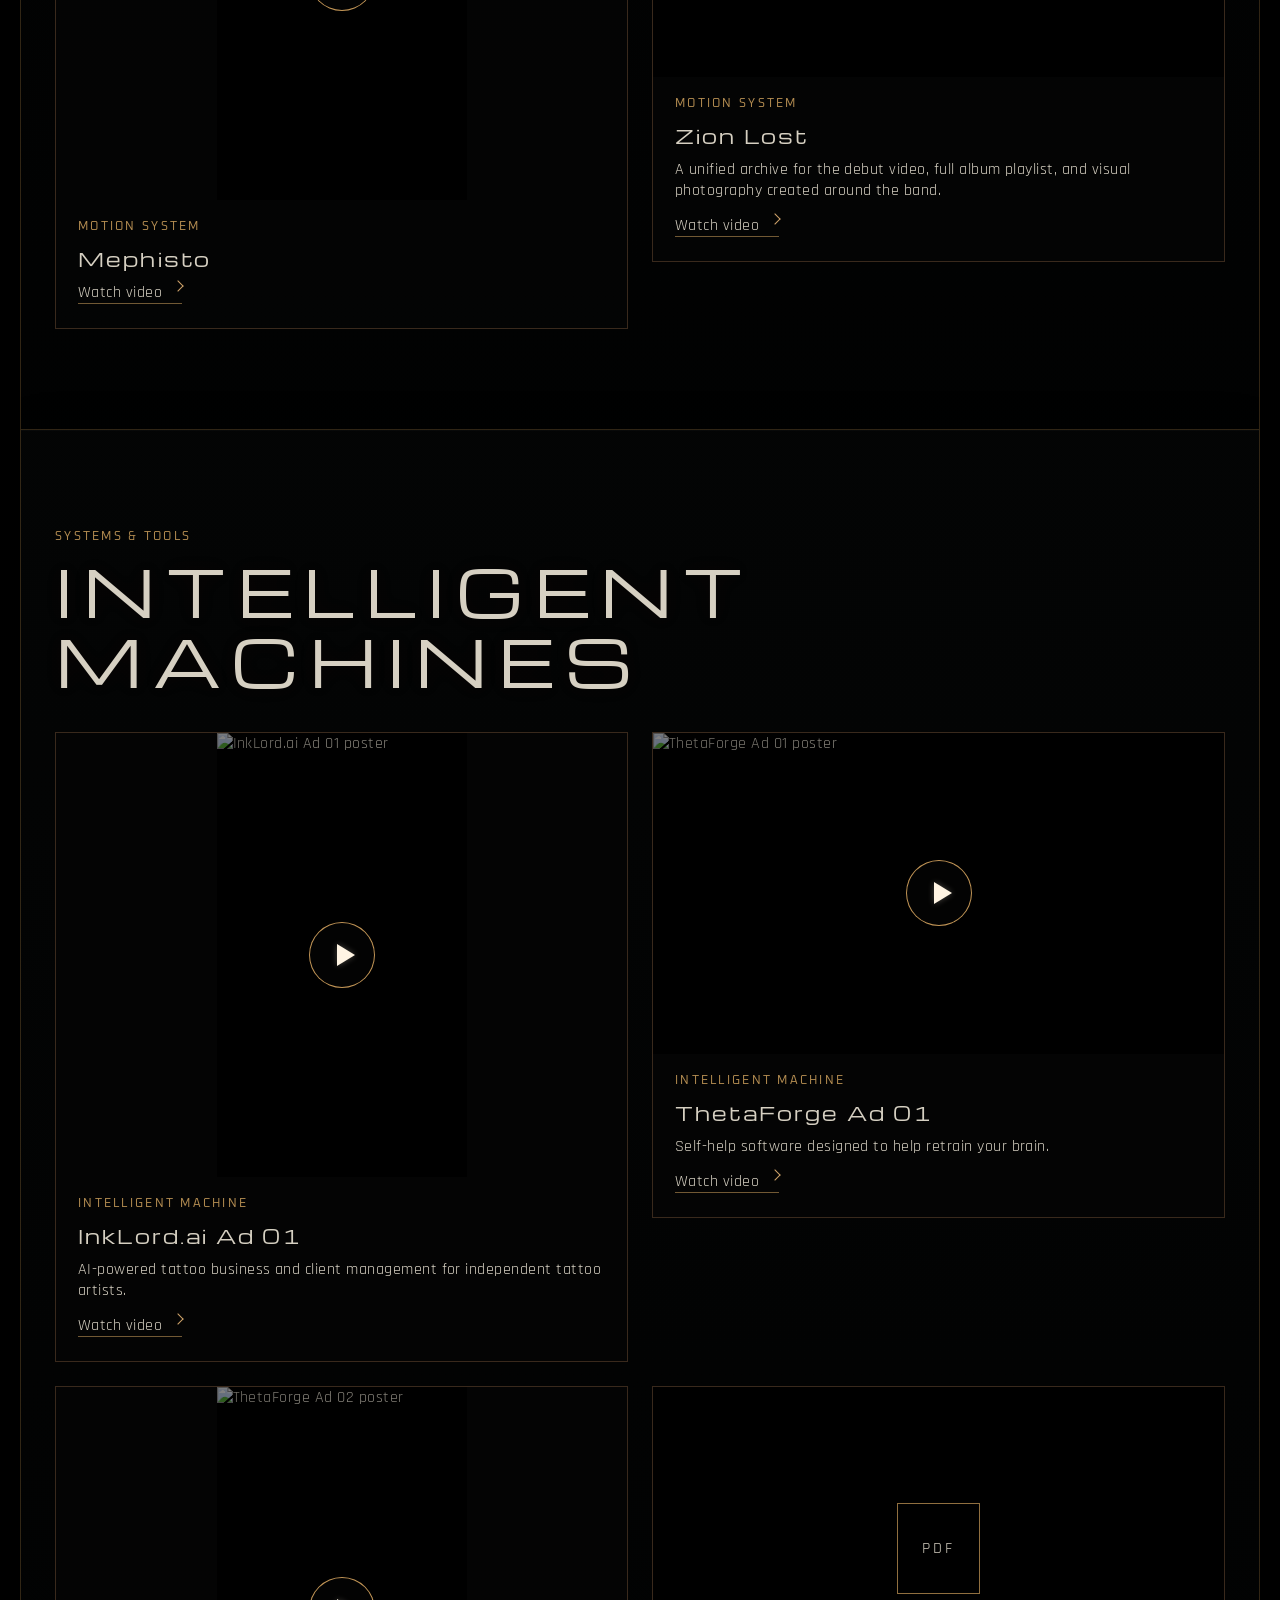
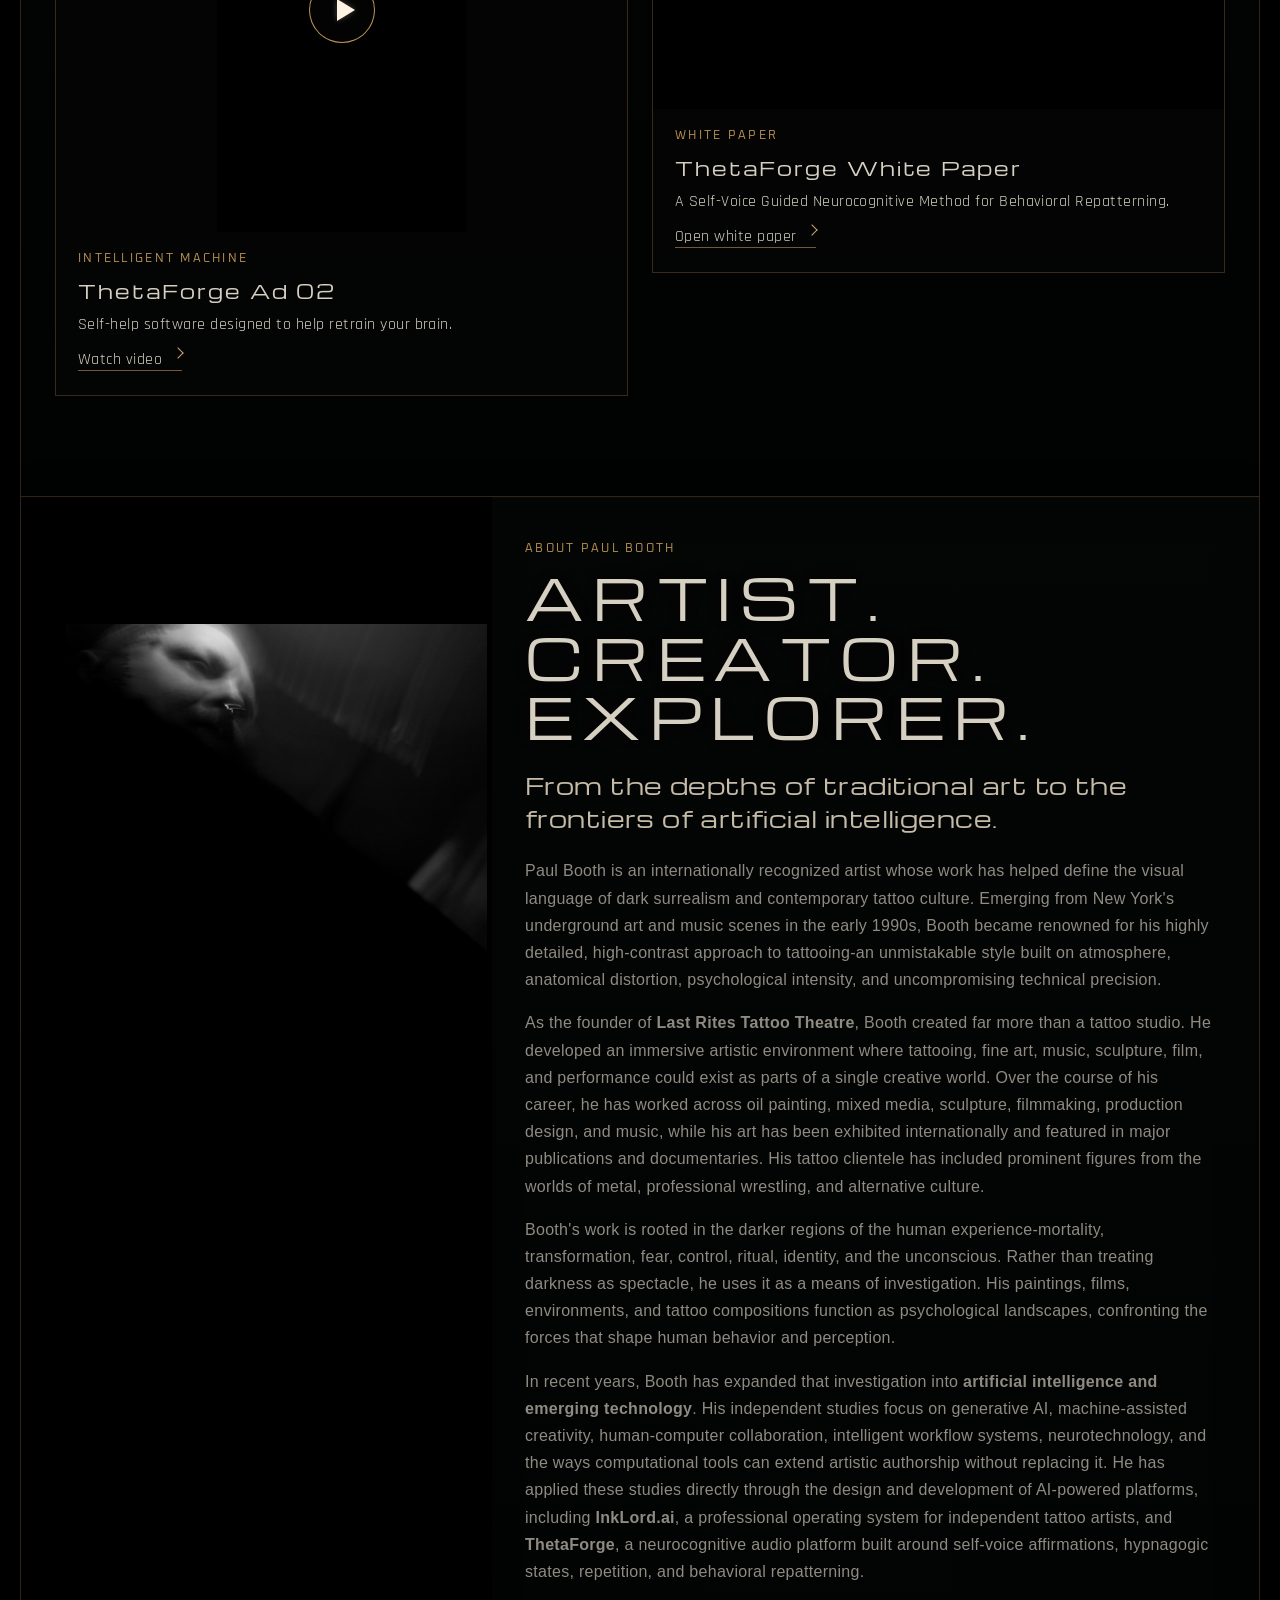
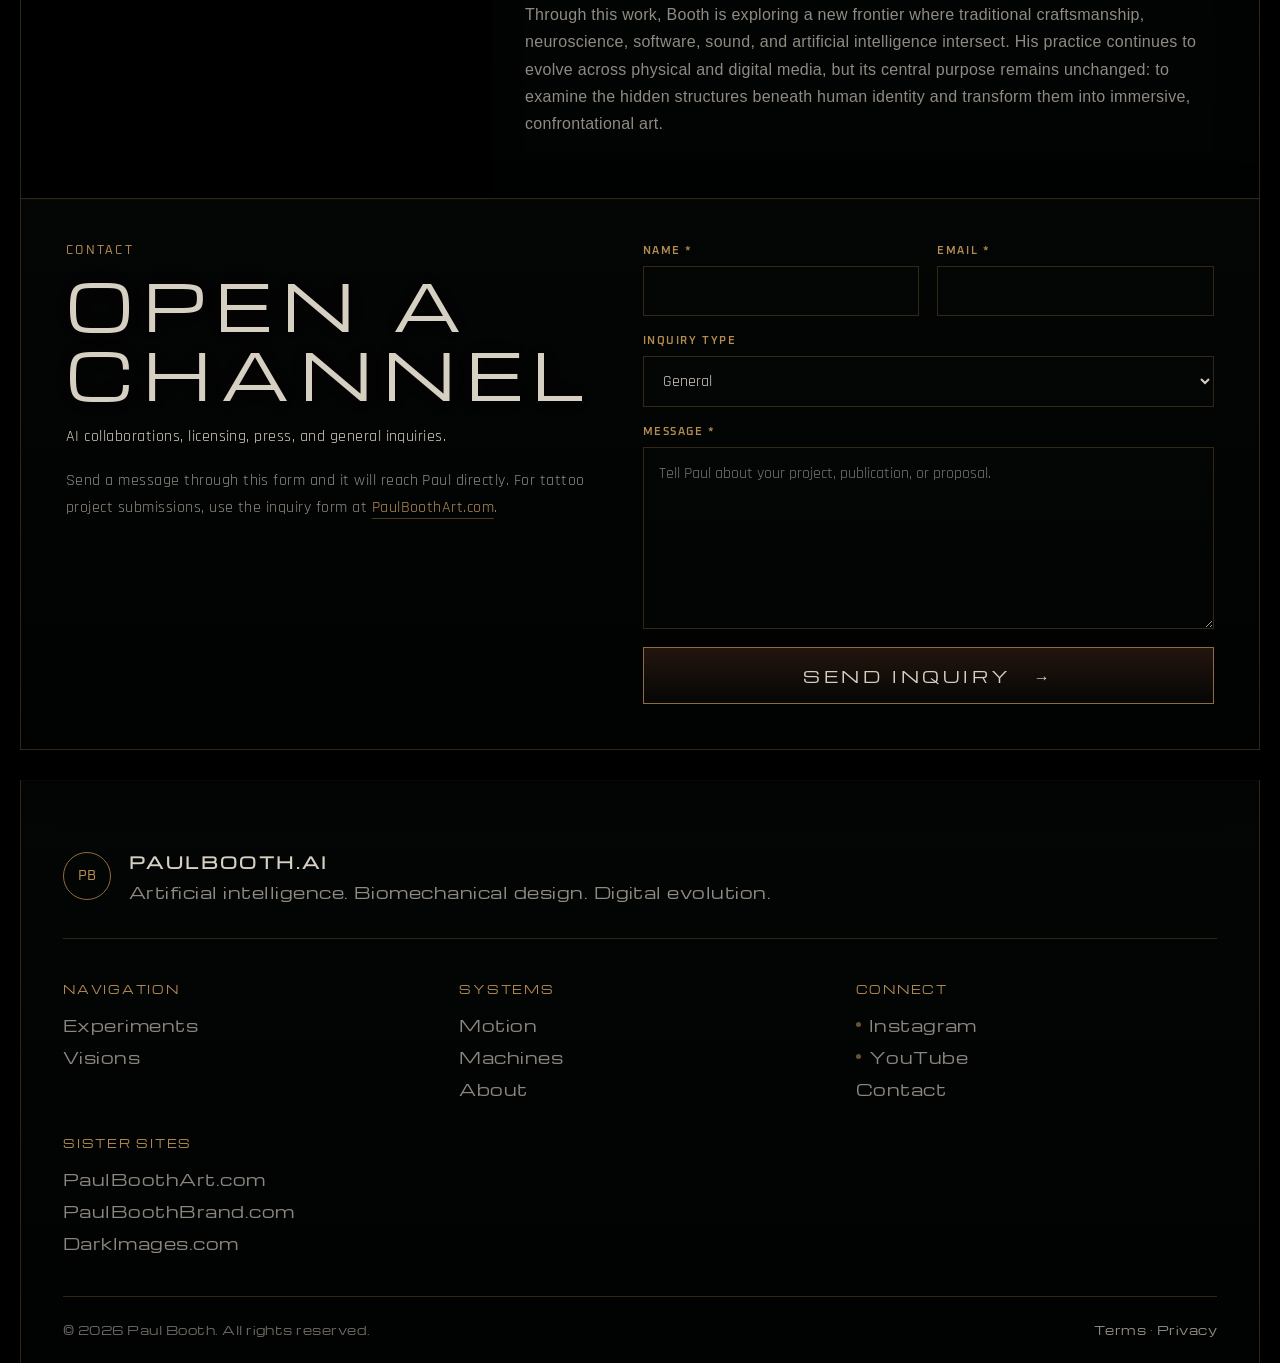
==== commit f0d39d42: "Add a contact form for PaulBooth.ai inquiries The site previously offered only a mailto link. Adds a" ====
--- a/index.html
+++ b/index.html
@@ -60,7 +60,7 @@
   "image": "https://paulbooth.ai/assets/about-paul-booth.png",
   "description": "Artist and creator working across biomechanical art, artificial intelligence, motion, music, and experimental digital media.",
   "sameAs": [
-    "https://www.instagram.com/paulbooth/",
+    "https://www.instagram.com/paulbooth.ai/",
     "https://www.youtube.com/@paulboothart",
     "https://paulboothart.com/",
     "https://paulboothbrand.com/",
@@ -92,7 +92,7 @@
 <link rel="preconnect" href="https://fonts.googleapis.com">
   <link rel="preconnect" href="https://fonts.gstatic.com" crossorigin>
   <link href="https://fonts.googleapis.com/css2?family=Michroma&family=Oxanium:wght@300;400;500;600&family=Rajdhani:wght@300;400;500;600&display=swap" rel="stylesheet">
-  <link rel="stylesheet" href="styles.css?v=20260809-header-nav-breakpoint" />
+  <link rel="stylesheet" href="styles.css?v=20260811-contact-form" />
   <link rel="stylesheet" href="visions-galleries.css" />
   <link rel="stylesheet" href="image-protection.css" />
   <style id="realm-centering-fix">
@@ -2060,6 +2060,7 @@
     <a href="#motion">Motion Systems</a>
     <a href="#machines">Intelligent Machines</a>
     <a href="#about">About Paul Booth</a>
+    <a href="#contact">Contact</a>
     <a class="sister-nav-link" href="https://paulboothart.com">PaulBoothArt.com</a>
     <a class="sister-nav-link" href="https://paulboothbrand.com">PaulBoothBrand.com</a>
   </div>
@@ -2168,6 +2169,45 @@
         <p>Through this work, Booth is exploring a new frontier where traditional craftsmanship, neuroscience, software, sound, and artificial intelligence intersect. His practice continues to evolve across physical and digital media, but its central purpose remains unchanged: to examine the hidden structures beneath human identity and transform them into immersive, confrontational art.</p>
       </div>
     </section>
+
+    <section id="contact" class="contact section-shell reveal">
+      <div class="contact-intro">
+        <span class="eyebrow">Contact</span>
+        <h2>Open a Channel</h2>
+        <p class="lead">AI collaborations, licensing, press, and general inquiries.</p>
+        <p>Send a message through this form and it will reach Paul directly. For tattoo project submissions, use the inquiry form at <a href="https://paulboothart.com/#appointment">PaulBoothArt.com</a>.</p>
+      </div>
+
+      <form class="contact-form" data-pb-contact data-site="ai" novalidate>
+        <label>
+          Name *
+          <input type="text" name="name" autocomplete="name" required>
+        </label>
+
+        <label>
+          Email *
+          <input type="email" name="email" autocomplete="email" required>
+        </label>
+
+        <label class="wide">
+          Inquiry type
+          <select name="inquiryType">
+            <option>General</option>
+            <option>AI collaboration</option>
+            <option>Licensing</option>
+            <option>Press</option>
+            <option>Speaking or exhibition</option>
+          </select>
+        </label>
+
+        <label class="wide">
+          Message *
+          <textarea name="message" rows="6" placeholder="Tell Paul about your project, publication, or proposal." required></textarea>
+        </label>
+
+        <button class="primary-button" type="submit">Send inquiry <span>&rarr;</span></button>
+      </form>
+    </section>
   </main>
 
   <footer class="site-footer section-shell">
@@ -2181,7 +2221,7 @@
     <div class="footer-links">
       <div><span>Navigation</span><a href="#experiments">Experiments</a><a href="#visions">Visions</a></div>
       <div><span>Systems</span><a href="#motion">Motion</a><a href="#machines">Machines</a><a href="#about">About</a></div>
-      <div><span>Connect</span><a class="social-link" href="https://www.instagram.com/paulbooth/" target="_blank" rel="me noopener noreferrer">Instagram</a><a class="social-link" href="https://www.youtube.com/@paulboothart" target="_blank" rel="me noopener noreferrer">YouTube</a><a href="mailto:lastritestattoo@gmail.com?subject=PaulBooth.ai%20Inquiry">Contact</a></div>
+      <div><span>Connect</span><a class="social-link" href="https://www.instagram.com/paulbooth.ai/" target="_blank" rel="me noopener noreferrer">Instagram</a><a class="social-link" href="https://www.youtube.com/@paulboothart" target="_blank" rel="me noopener noreferrer">YouTube</a><a href="#contact">Contact</a></div>
       <div><span>Sister Sites</span><a href="https://paulboothart.com/">PaulBoothArt.com</a><a href="https://paulboothbrand.com/">PaulBoothBrand.com</a><a href="https://darkimages.com/">DarkImages.com</a></div>
     </div>
     <div class="footer-bottom"><span>&copy; <span id="year"></span> Paul Booth. All rights reserved.</span><span class="footer-legal"><a href="/terms/">Terms</a> &middot; <a href="/privacy/">Privacy</a></span></div>
@@ -2191,6 +2231,7 @@
   <script src="script.js?v=20260806-runtime-fix-v3"></script>
   <script src="visions-galleries.js"></script>
   <script src="image-protection.js"></script>
+  <script src="contact-form.js?v=20260811"></script>
 
 
   <script id="pb-video-enlarge-system">
--- a/styles.css
+++ b/styles.css
@@ -2711,3 +2711,165 @@
 .hero-manifesto {
   font-weight: 400;
 }
+
+
+/* =========================================================
+   CONTACT SECTION
+   Two-column on desktop, stacked on narrow screens. Palette
+   follows the site tokens so it reads as part of the whole.
+   ========================================================= */
+.contact {
+  padding: 45px;
+  display: grid;
+  grid-template-columns: .9fr 1.1fr;
+  gap: 48px;
+  align-items: start;
+  border-bottom: 1px solid var(--line);
+  background: linear-gradient(90deg, #0b0c0c, #080909);
+}
+
+.contact-intro h2 {
+  margin: 0 0 14px;
+}
+
+.contact-intro .lead {
+  color: var(--bone);
+  margin-bottom: 16px;
+}
+
+.contact-intro p {
+  color: var(--muted);
+  line-height: 1.7;
+}
+
+.contact-intro a {
+  color: var(--bronze-light);
+  border-bottom: 1px solid rgba(179, 140, 81, .4);
+}
+
+.contact-form {
+  display: grid;
+  grid-template-columns: repeat(2, minmax(0, 1fr));
+  gap: 18px;
+}
+
+.contact-form label {
+  display: flex;
+  flex-direction: column;
+  gap: 8px;
+  color: var(--bronze-light);
+  font-family: var(--font-tech);
+  font-size: 11px;
+  font-weight: 600;
+  letter-spacing: .14em;
+  text-transform: uppercase;
+}
+
+.contact-form .wide {
+  grid-column: 1 / -1;
+}
+
+.contact-form input,
+.contact-form select,
+.contact-form textarea {
+  width: 100%;
+  min-height: 50px;
+  padding: 13px 15px;
+  border: 1px solid var(--line);
+  background: rgba(4, 5, 5, .82);
+  color: var(--bone);
+  font-family: var(--font-body);
+  font-size: 16px;
+  outline: none;
+  transition: border-color .25s, box-shadow .25s;
+}
+
+.contact-form textarea {
+  min-height: 150px;
+  resize: vertical;
+  line-height: 1.6;
+}
+
+.contact-form input:focus,
+.contact-form select:focus,
+.contact-form textarea:focus {
+  border-color: var(--bronze-light);
+  box-shadow: 0 0 0 3px rgba(142, 109, 61, .16);
+}
+
+.contact-form button {
+  grid-column: 1 / -1;
+  width: 100%;
+  min-width: 0;
+  cursor: pointer;
+}
+
+.contact-form button[disabled] {
+  opacity: .62;
+  cursor: progress;
+}
+
+/* Honeypot: off-screen rather than display:none, which bots skip. */
+.contact-form .pb-honeypot {
+  position: absolute;
+  left: -9999px;
+  width: 1px;
+  height: 1px;
+  min-height: 0;
+  padding: 0;
+  border: 0;
+  opacity: 0;
+  pointer-events: none;
+}
+
+.contact-form [data-pb-status] {
+  grid-column: 1 / -1;
+  margin: 0;
+  font-family: var(--font-tech);
+  font-size: 13px;
+  line-height: 1.6;
+}
+
+.contact-form [data-pb-status]:empty {
+  display: none;
+}
+
+.contact-form [data-pb-status="working"] {
+  color: var(--muted);
+}
+
+.contact-form [data-pb-status="success"] {
+  padding: 14px 16px;
+  border: 1px solid rgba(126, 176, 116, .6);
+  background: rgba(38, 62, 34, .38);
+  color: #cfe8c6;
+}
+
+.contact-form [data-pb-status="error"] {
+  padding: 14px 16px;
+  border: 1px solid rgba(200, 96, 72, .62);
+  background: rgba(74, 26, 20, .42);
+  color: #f2c3b4;
+}
+
+@media (max-width: 1100px) {
+  .contact {
+    grid-template-columns: 1fr;
+    gap: 32px;
+  }
+}
+
+@media (max-width: 700px) {
+  .contact {
+    padding: 32px 20px;
+  }
+
+  .contact-form {
+    grid-template-columns: 1fr;
+  }
+
+  .contact-form .wide,
+  .contact-form button {
+    grid-column: 1;
+  }
+}
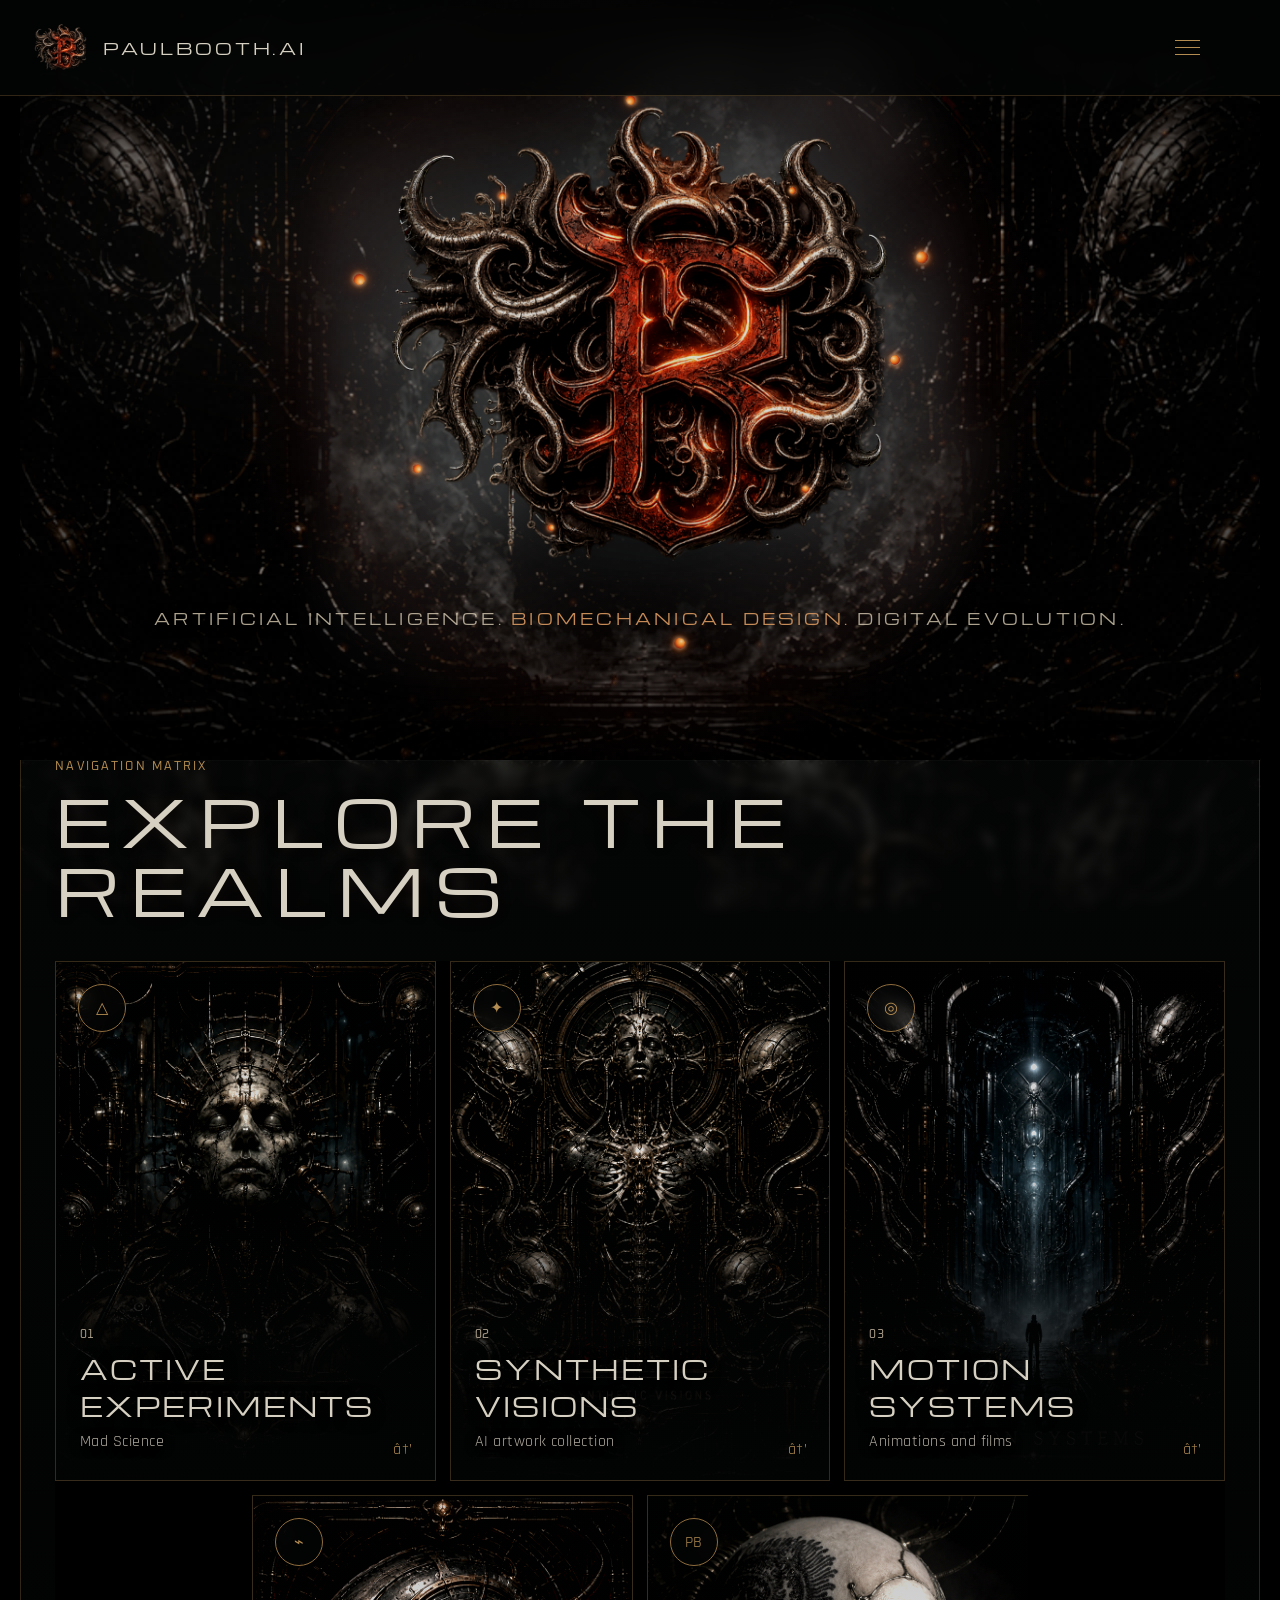
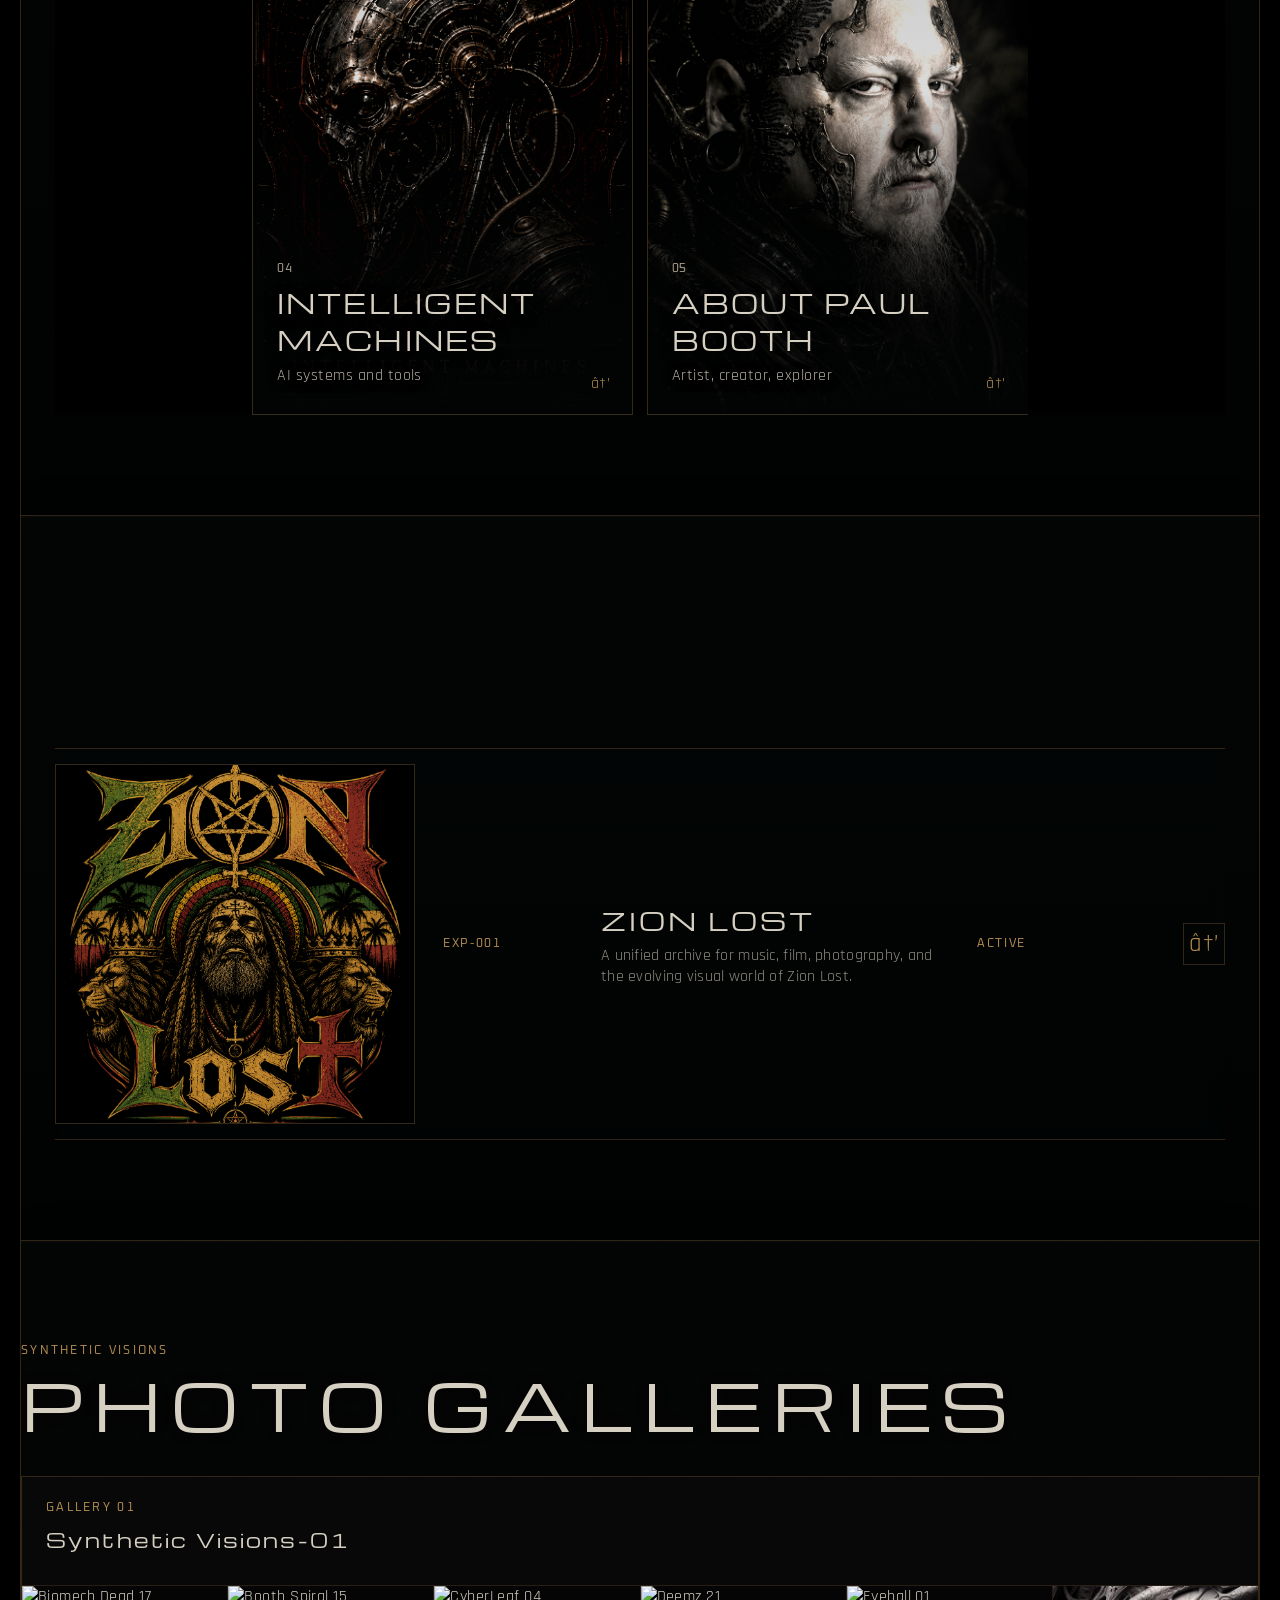
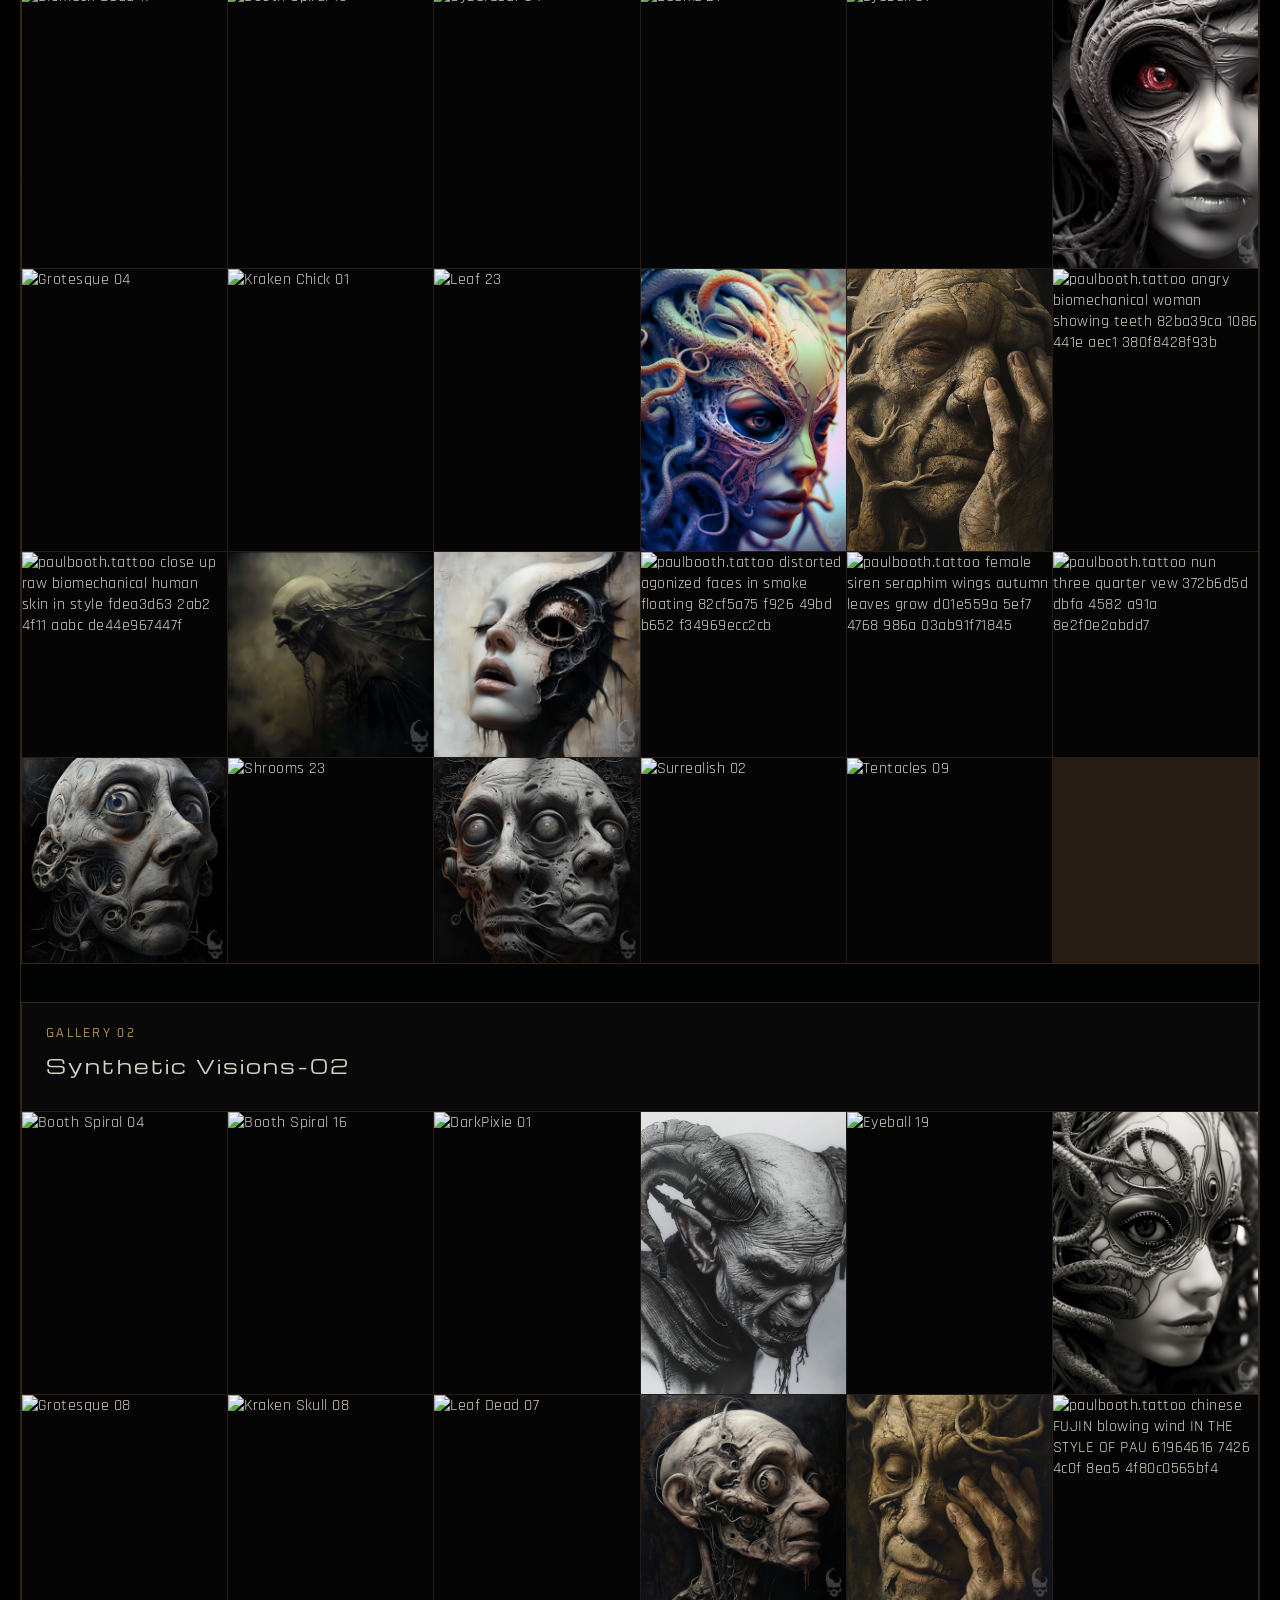
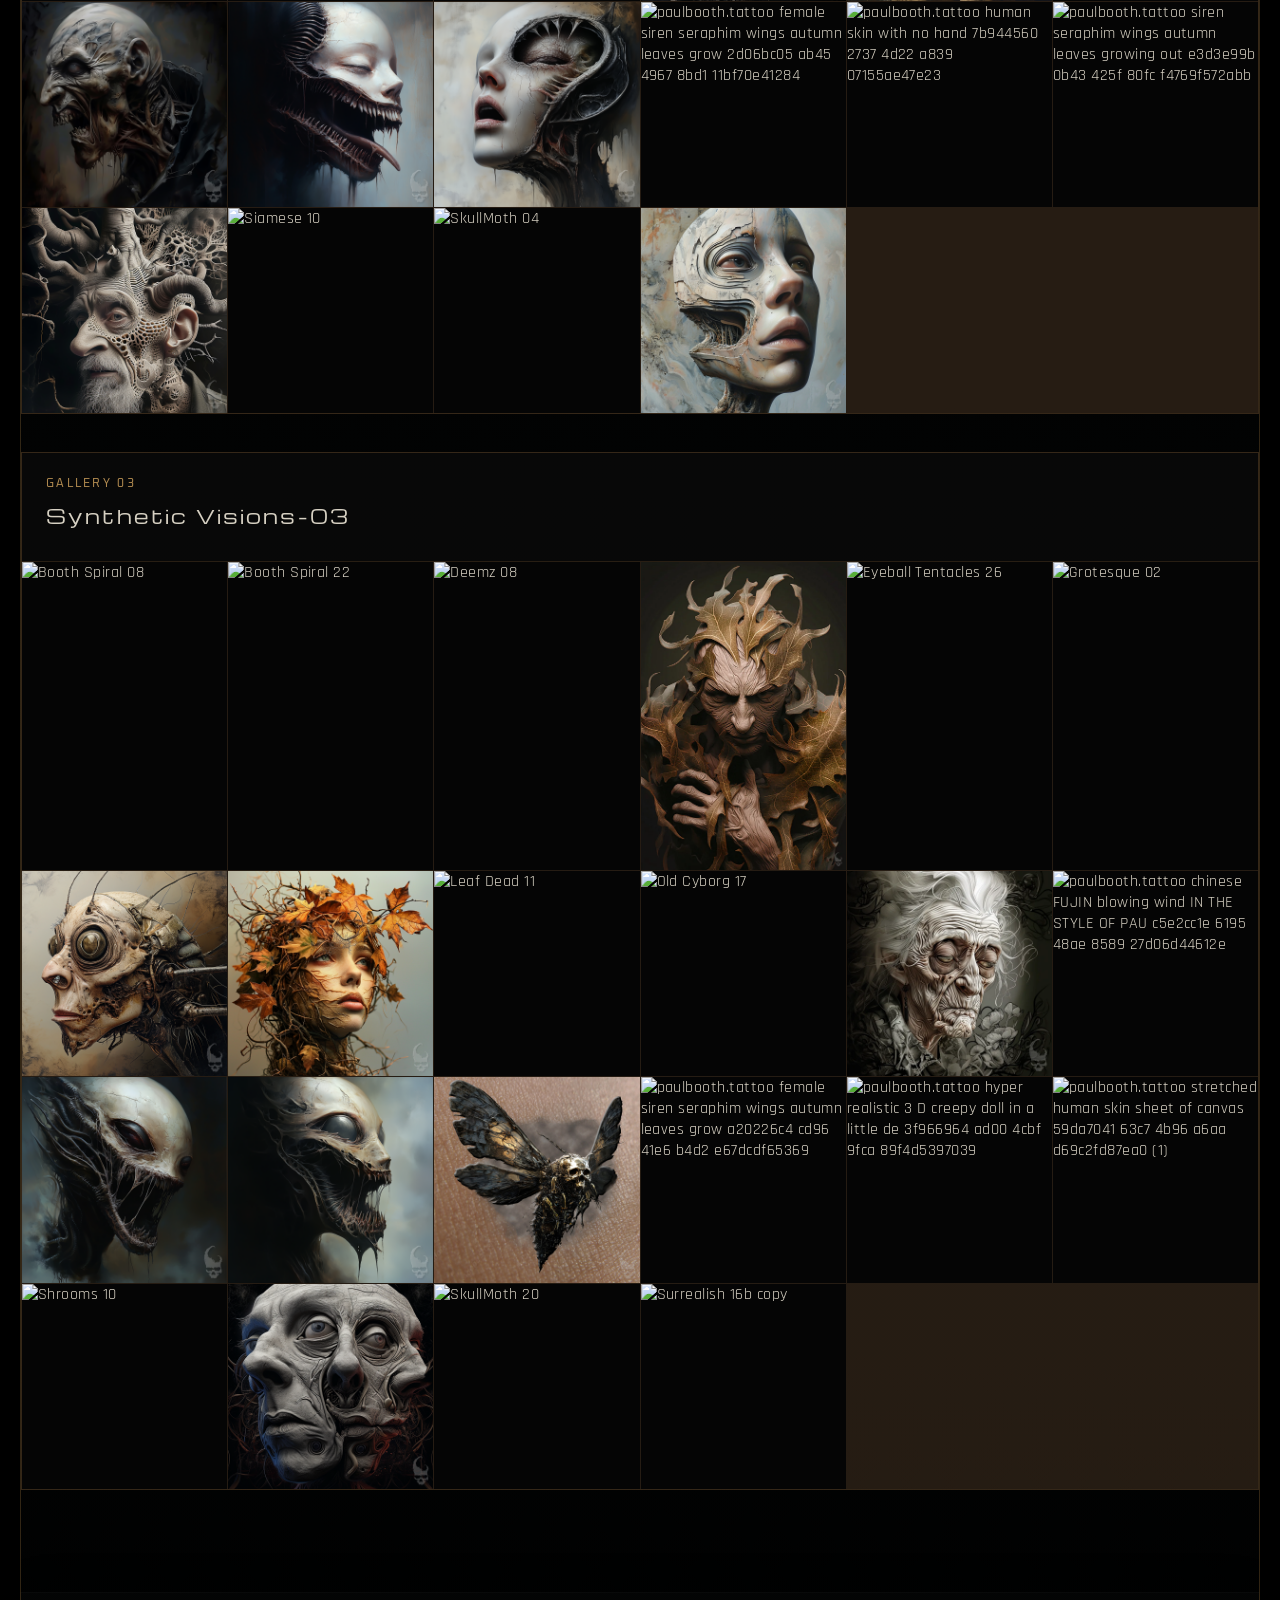
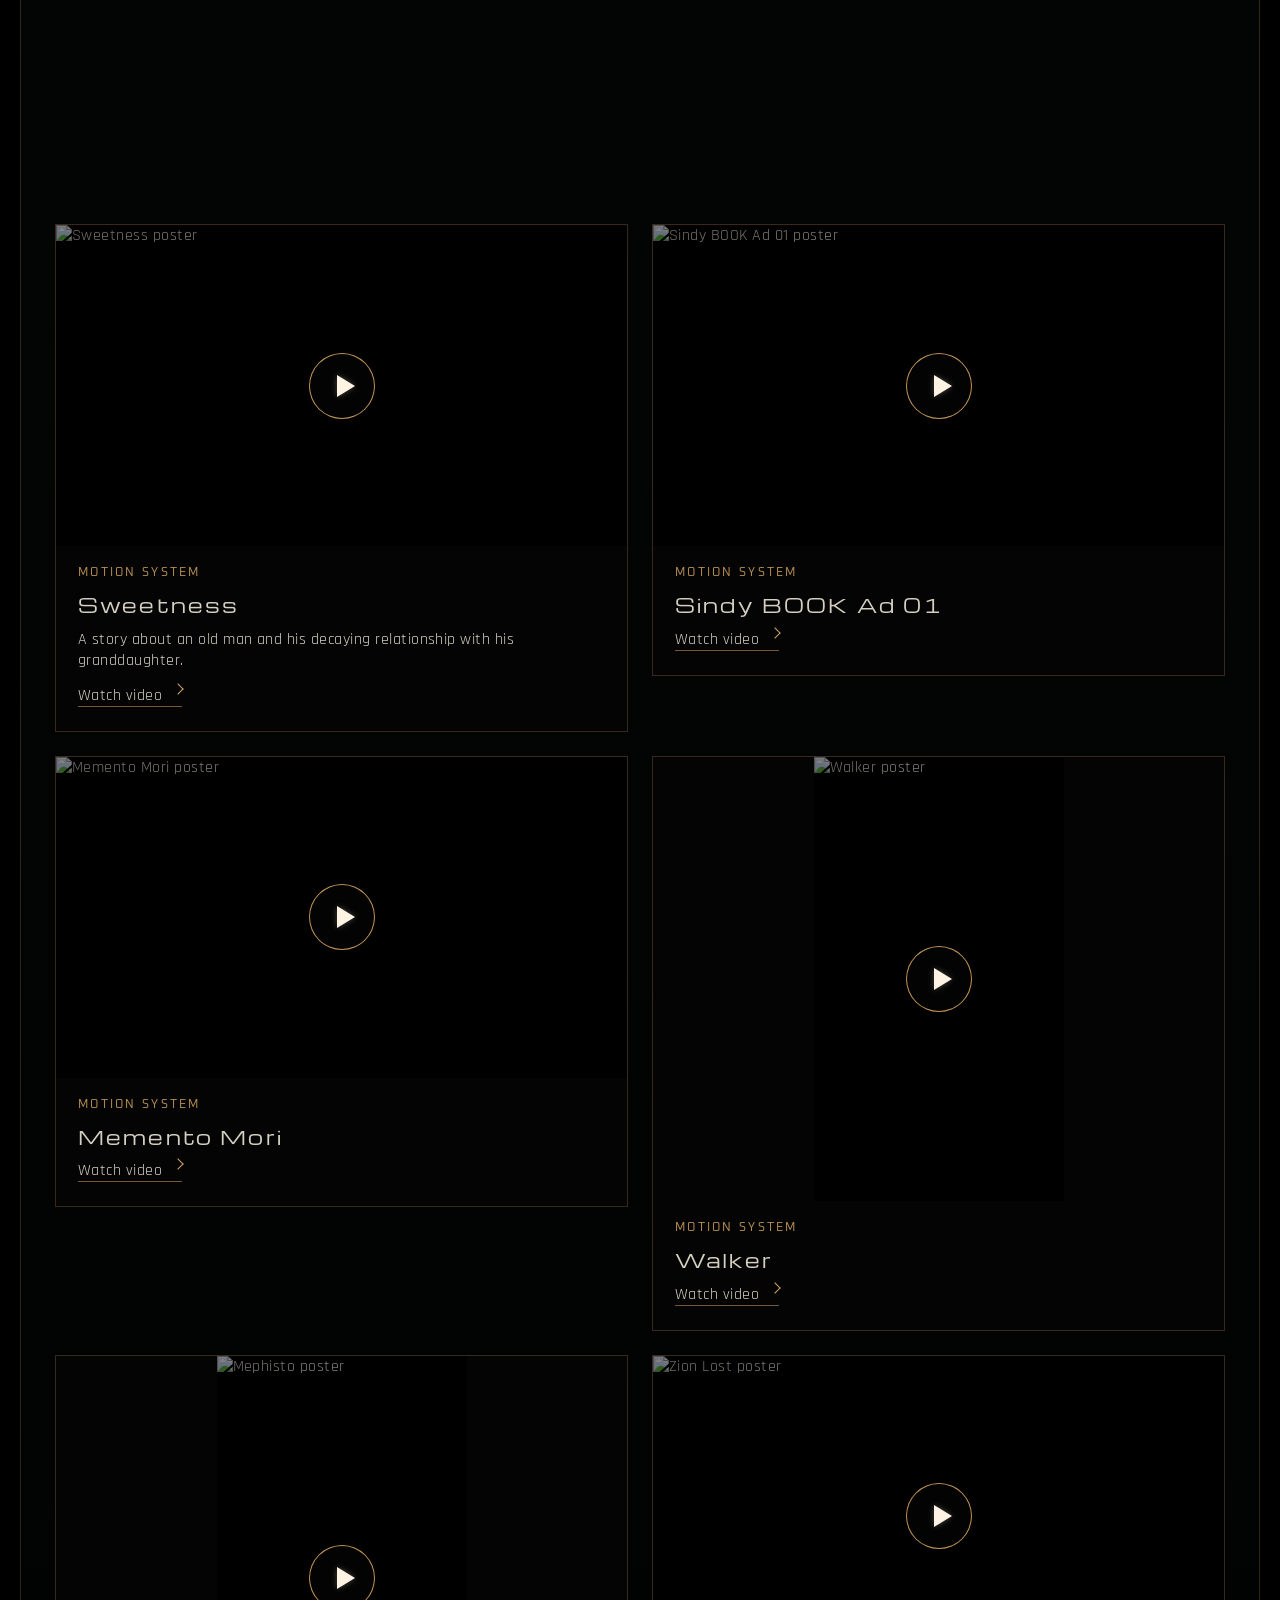
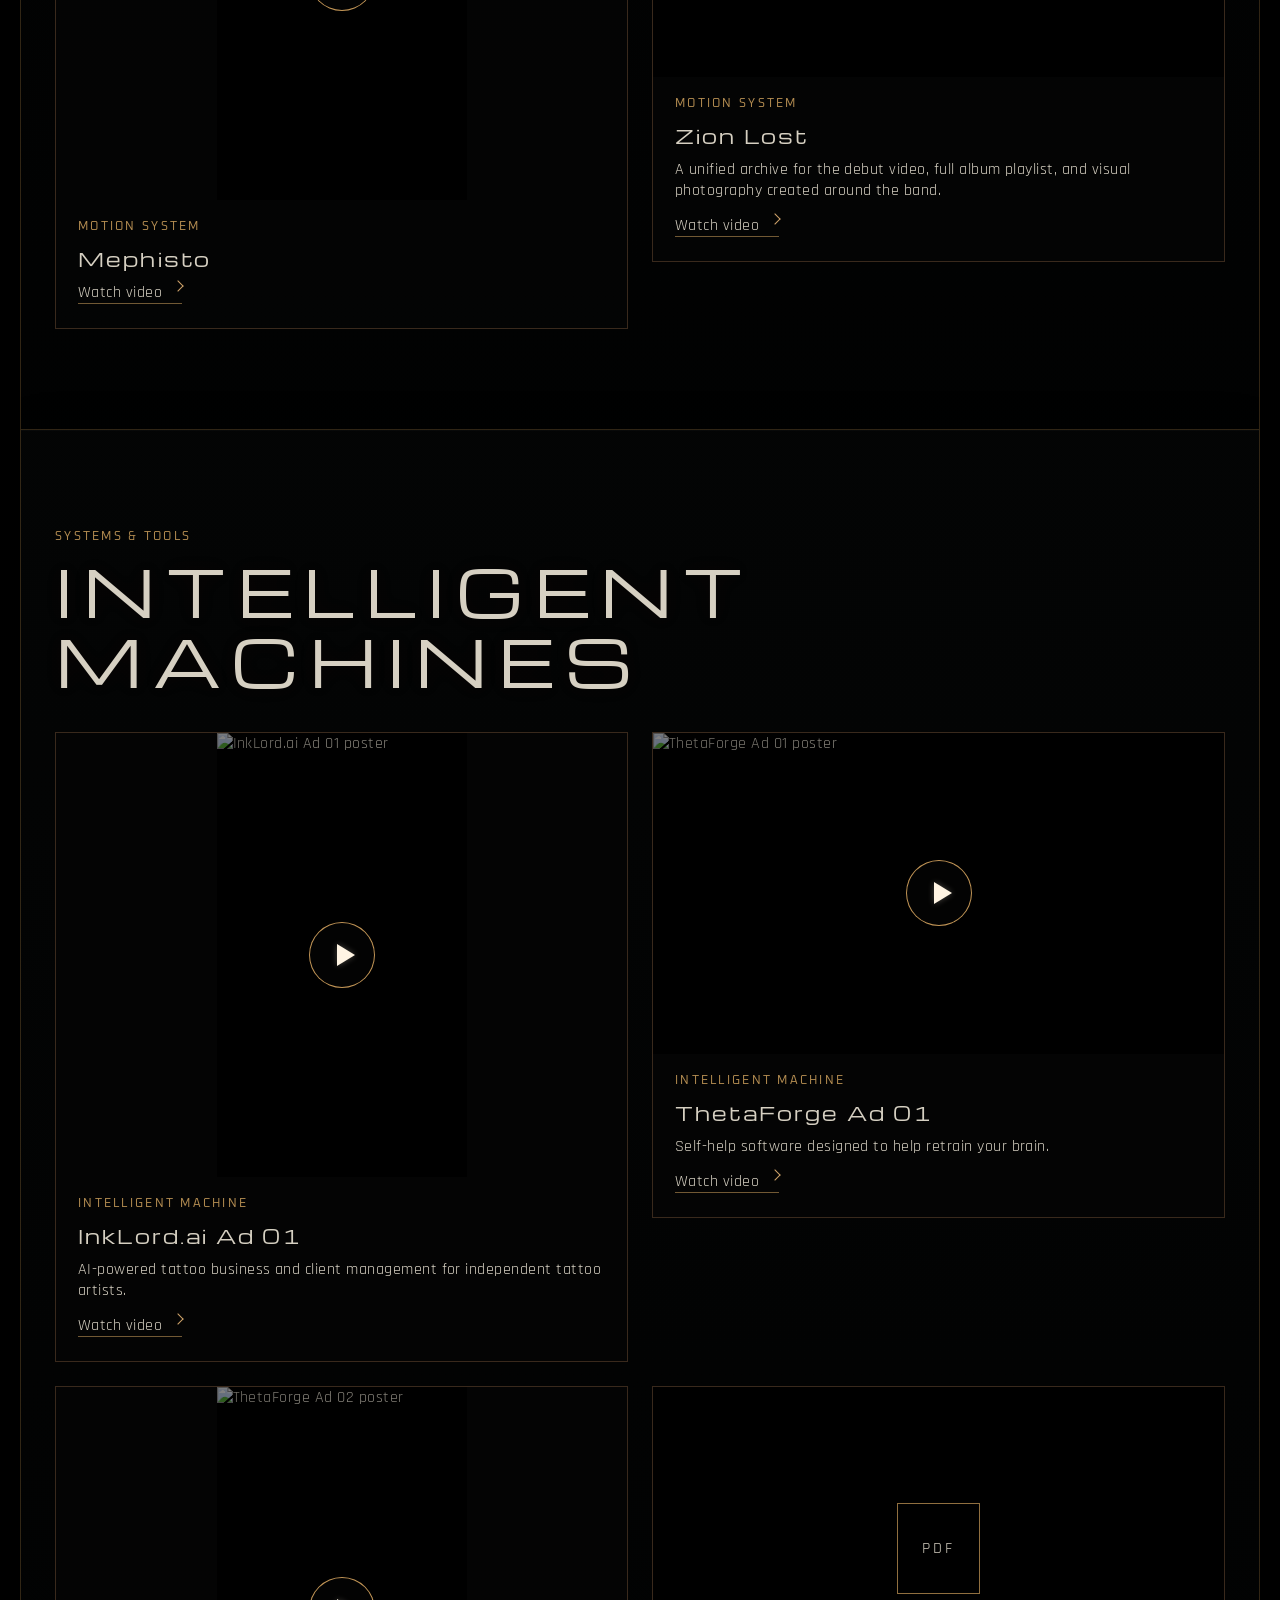
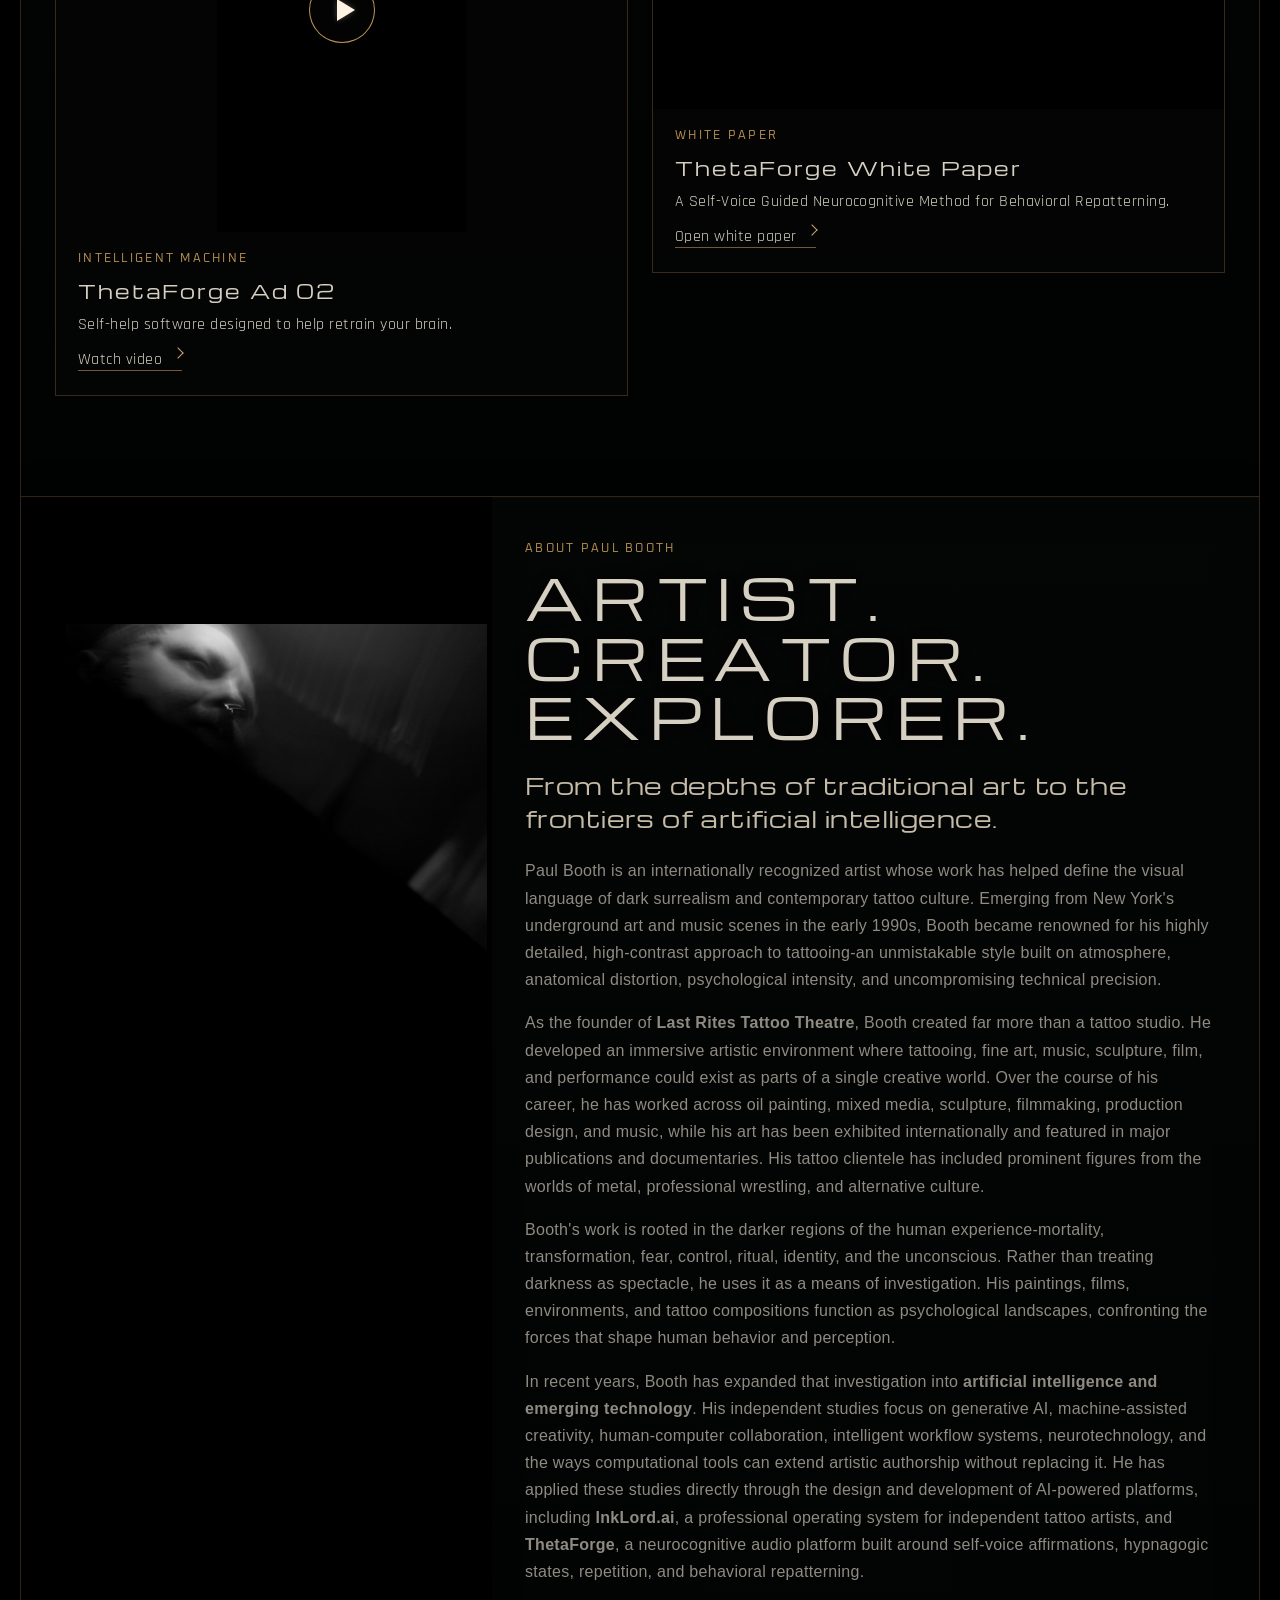
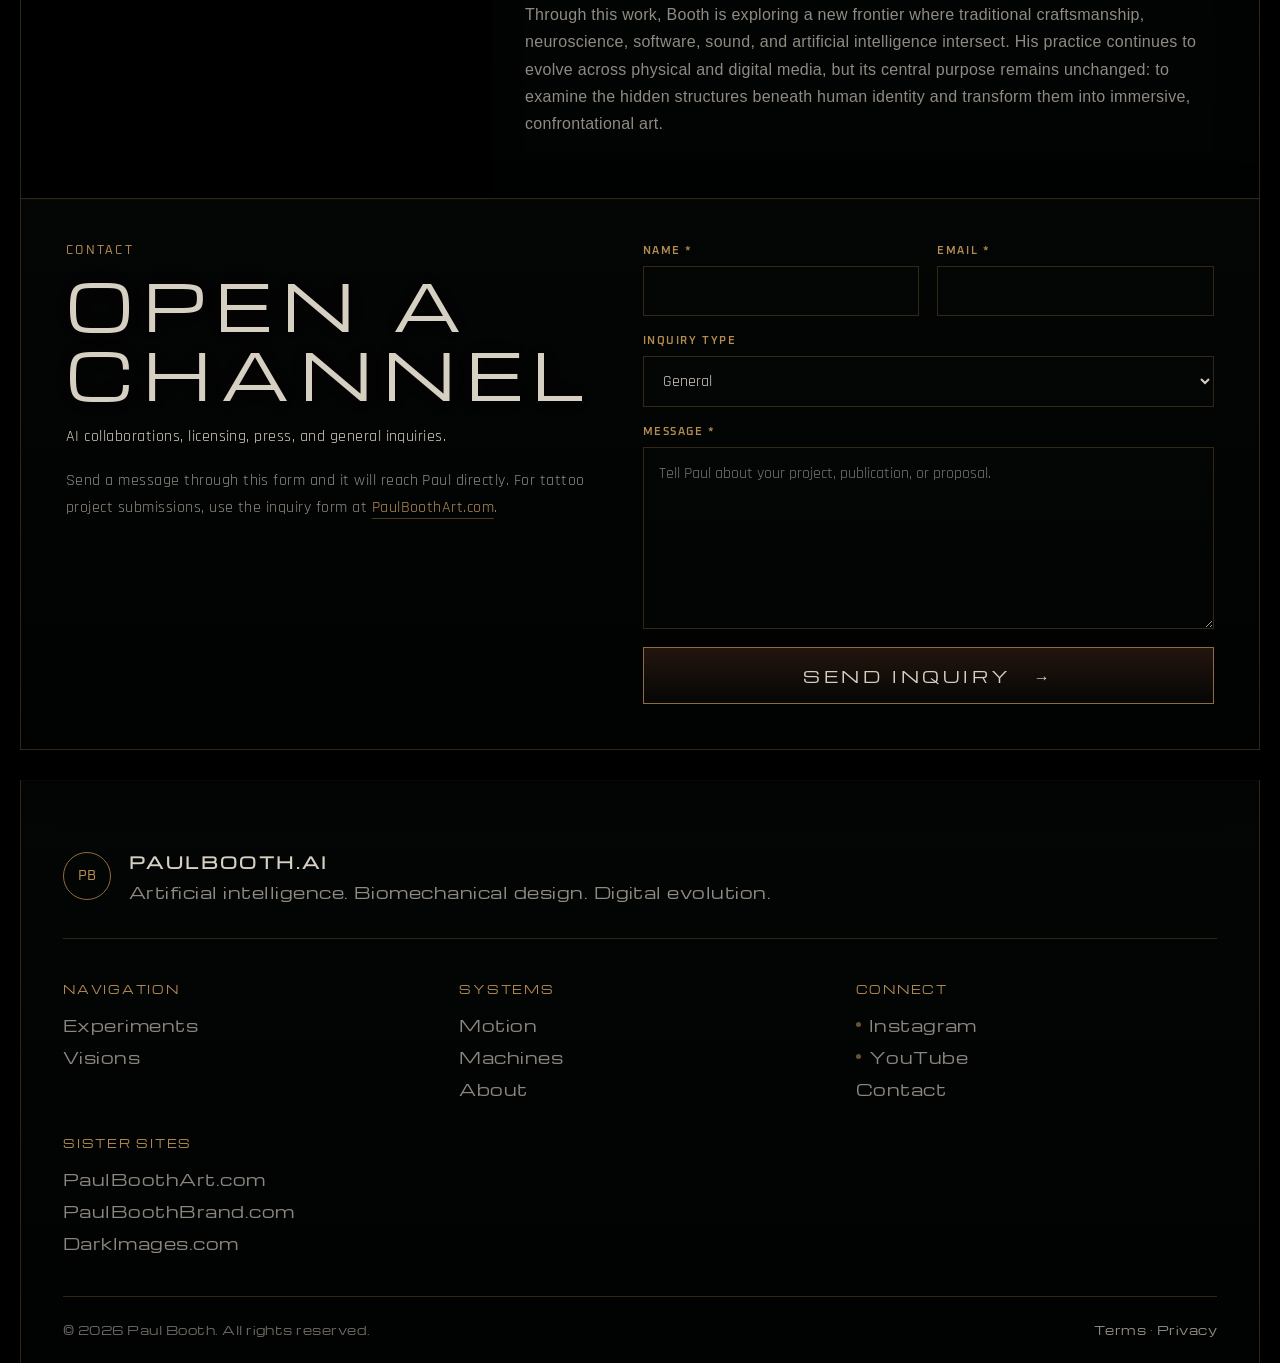
==== commit 1e5bcd15: "Merge main into the contact form branch Resolves the expected footer conflict: main's corrected Inst" ====
--- a/index.html
+++ b/index.html
@@ -60,7 +60,7 @@
   "image": "https://paulbooth.ai/assets/about-paul-booth.png",
   "description": "Artist and creator working across biomechanical art, artificial intelligence, motion, music, and experimental digital media.",
   "sameAs": [
-    "https://www.instagram.com/paulbooth.ai/",
+    "https://www.instagram.com/paulbooth/",
     "https://www.youtube.com/@paulboothart",
     "https://paulboothart.com/",
     "https://paulboothbrand.com/",
@@ -2221,7 +2221,8 @@
     <div class="footer-links">
       <div><span>Navigation</span><a href="#experiments">Experiments</a><a href="#visions">Visions</a></div>
       <div><span>Systems</span><a href="#motion">Motion</a><a href="#machines">Machines</a><a href="#about">About</a></div>
-      <div><span>Connect</span><a class="social-link" href="https://www.instagram.com/paulbooth.ai/" target="_blank" rel="me noopener noreferrer">Instagram</a><a class="social-link" href="https://www.youtube.com/@paulboothart" target="_blank" rel="me noopener noreferrer">YouTube</a><a href="#contact">Contact</a></div>
+      <div><span>Connect</span><a class="social-link" href="https://www.instagram.com/paulbooth/" target="_blank" rel="me noopener noreferrer">Instagram</a><a class="social-link" href="https://www.youtube.com/@paulboothart" target="_blank" rel="me noopener noreferrer">YouTube</a><a href="#contact">Contact</a></div>
+
       <div><span>Sister Sites</span><a href="https://paulboothart.com/">PaulBoothArt.com</a><a href="https://paulboothbrand.com/">PaulBoothBrand.com</a><a href="https://darkimages.com/">DarkImages.com</a></div>
     </div>
     <div class="footer-bottom"><span>&copy; <span id="year"></span> Paul Booth. All rights reserved.</span><span class="footer-legal"><a href="/terms/">Terms</a> &middot; <a href="/privacy/">Privacy</a></span></div>
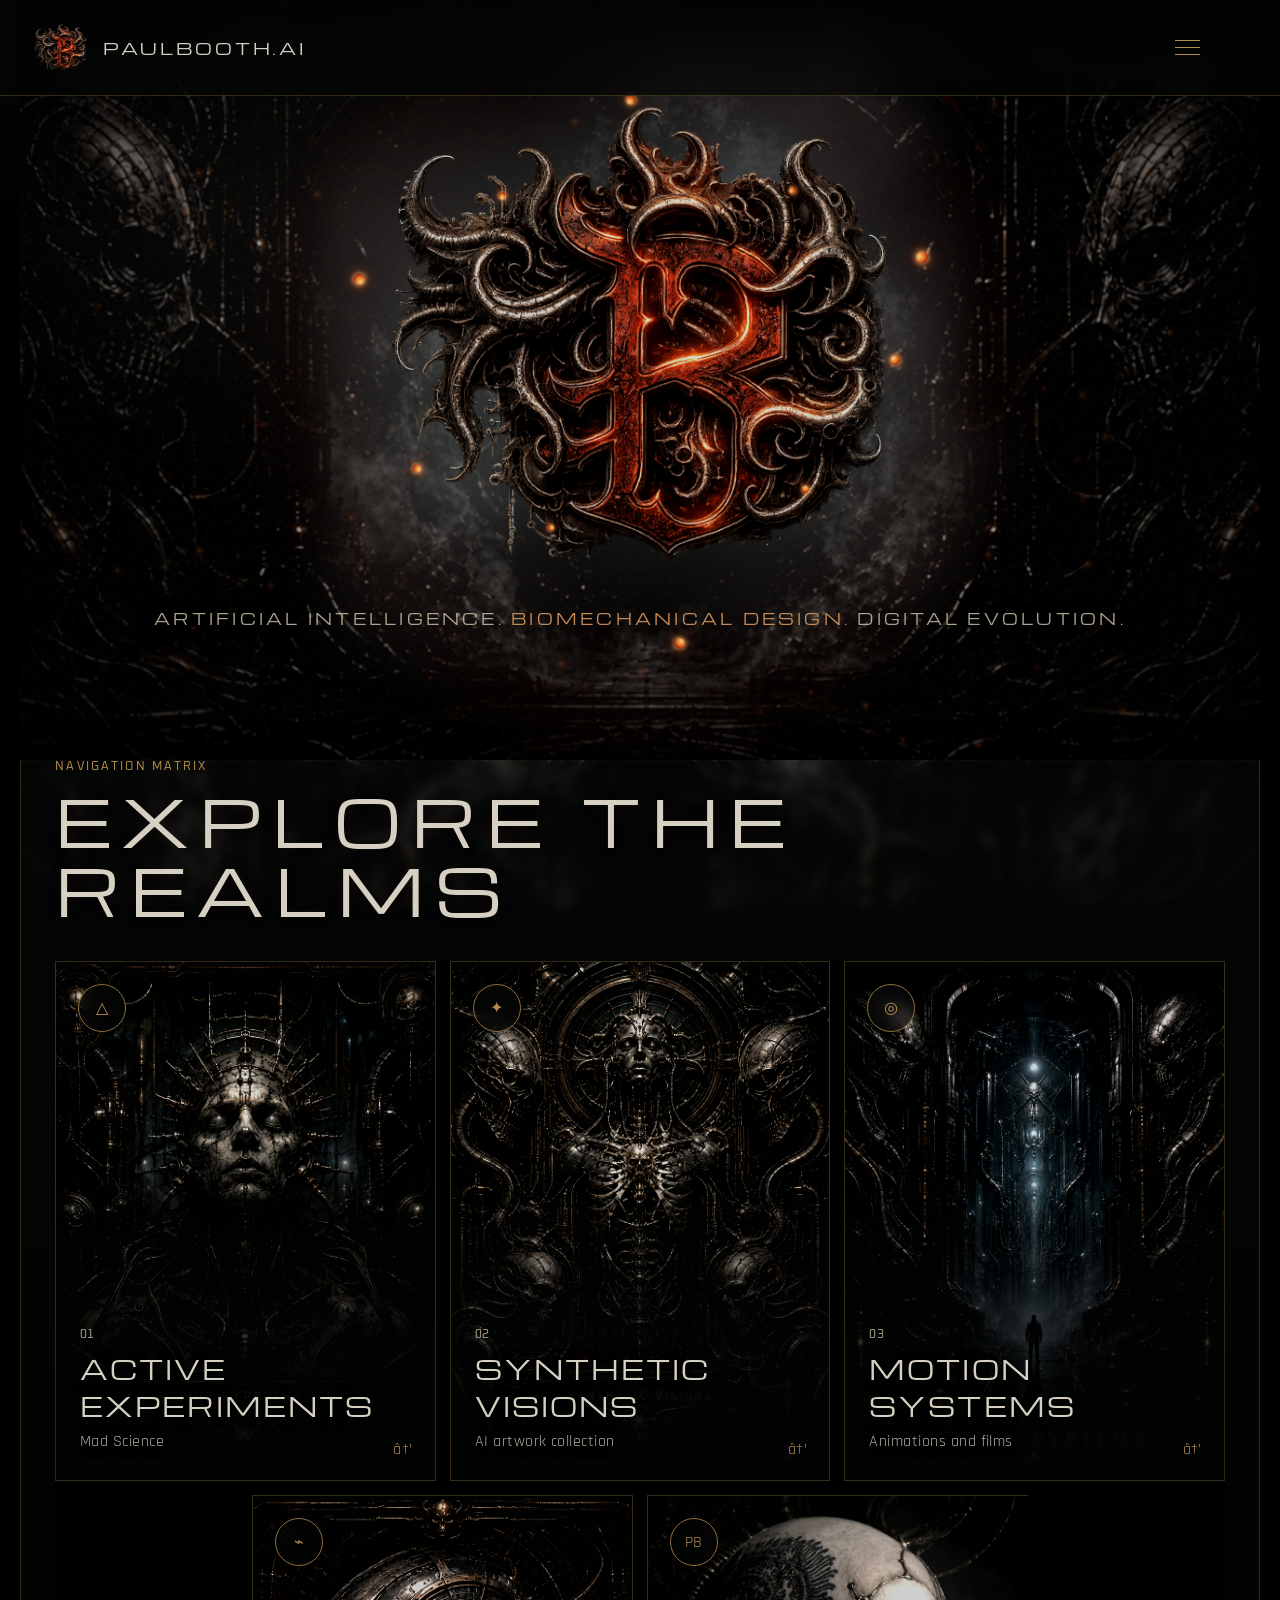
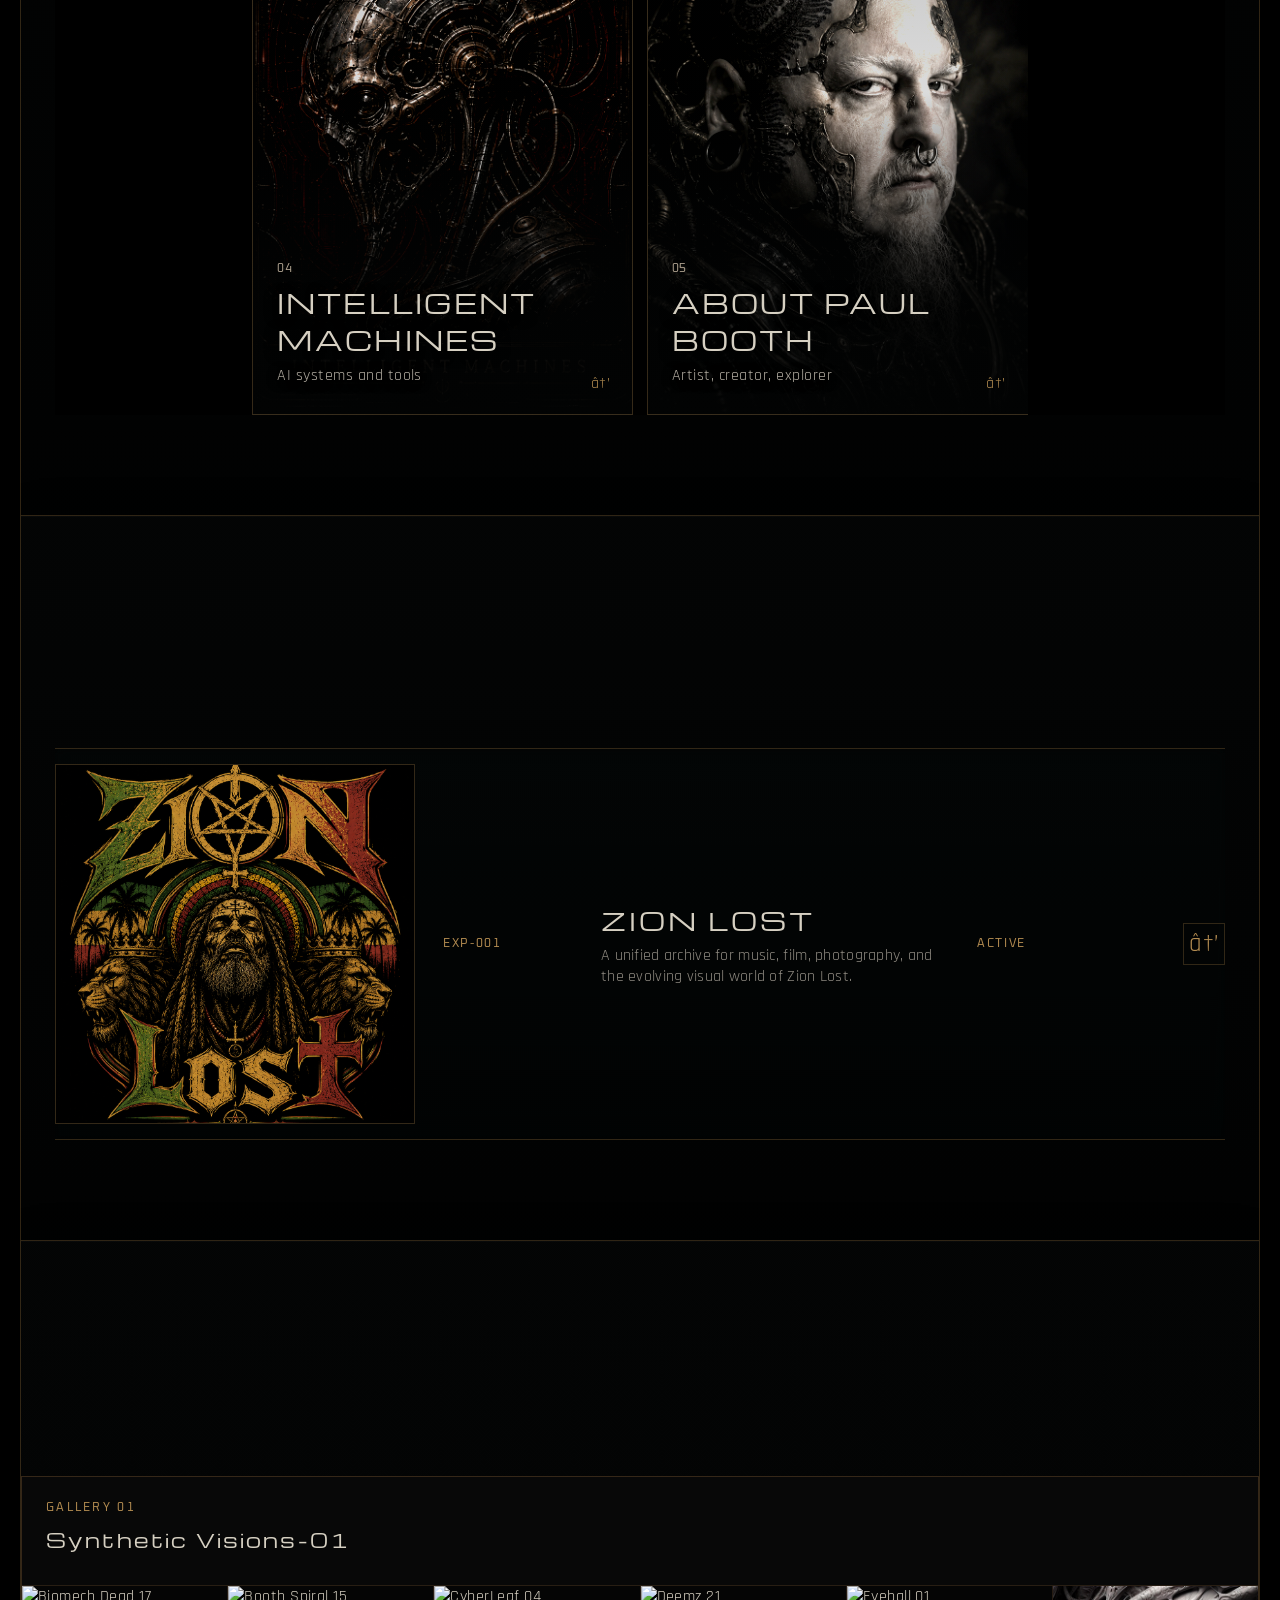
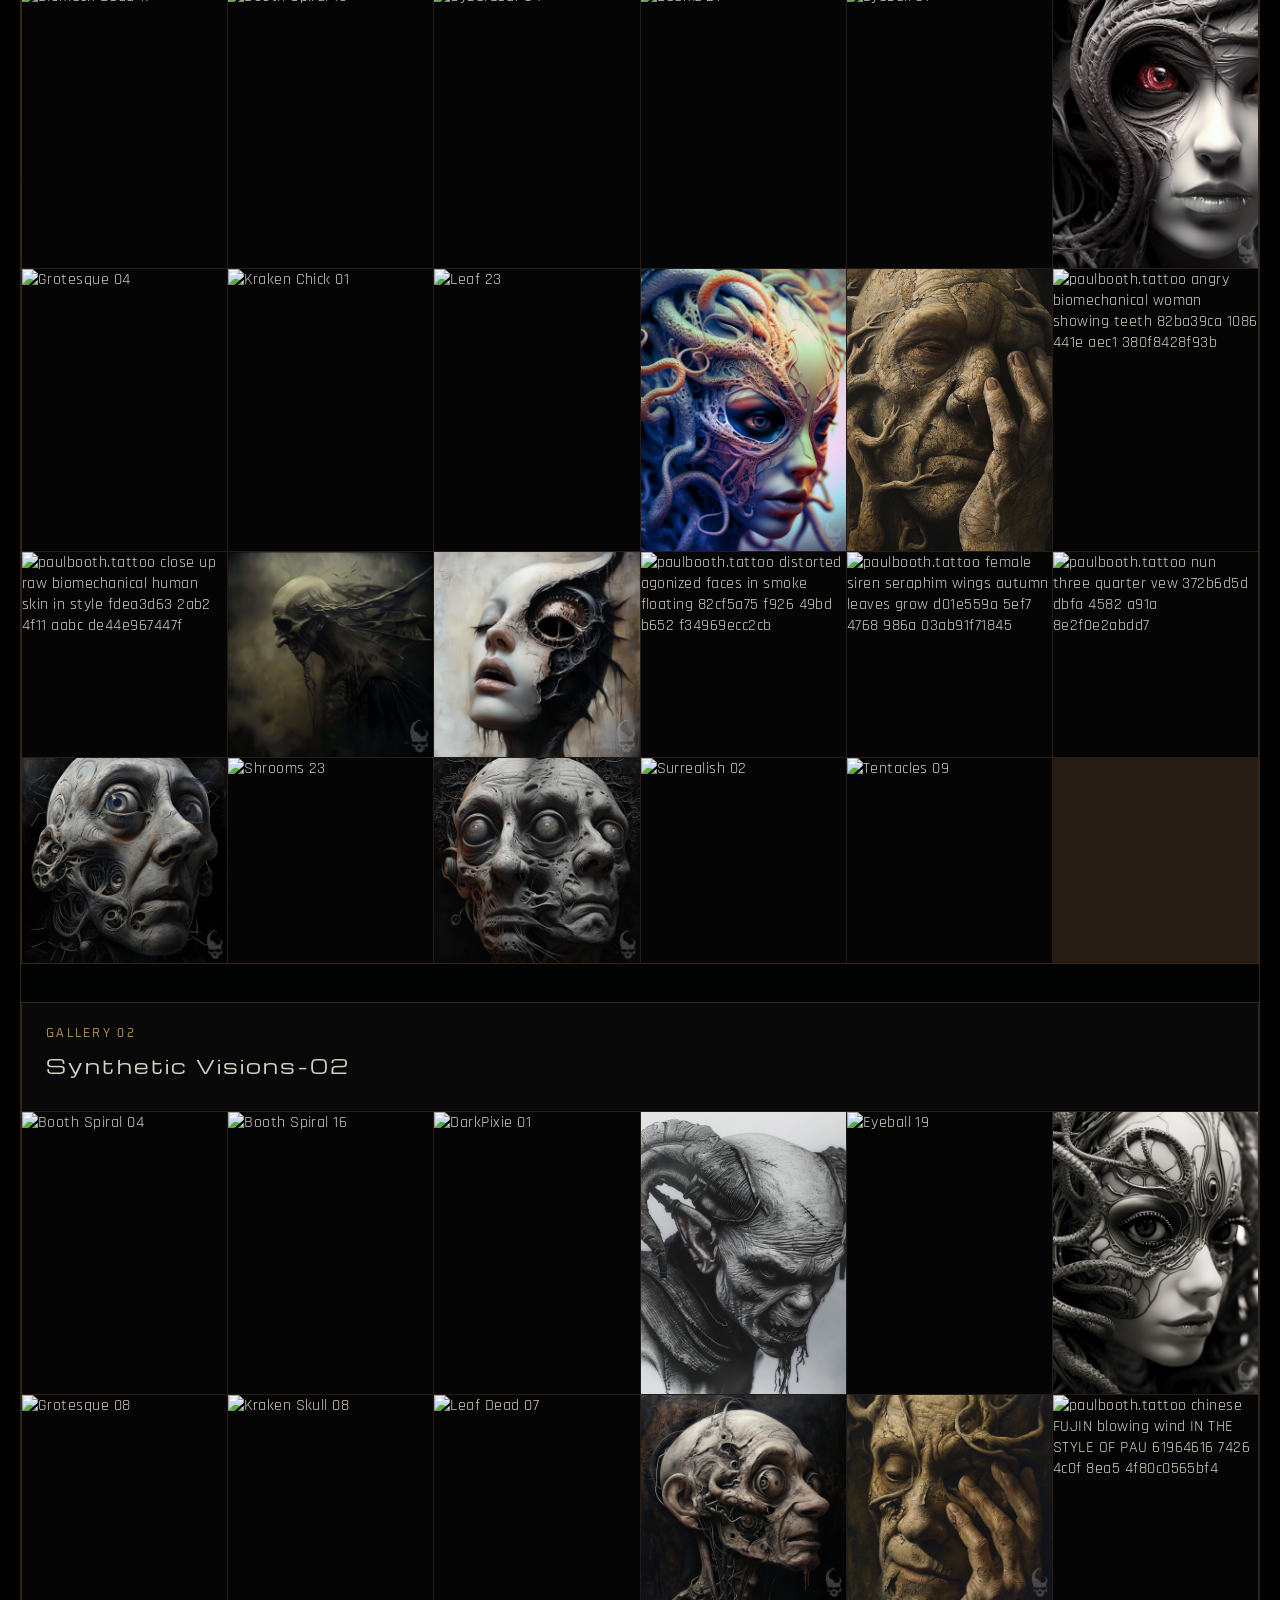
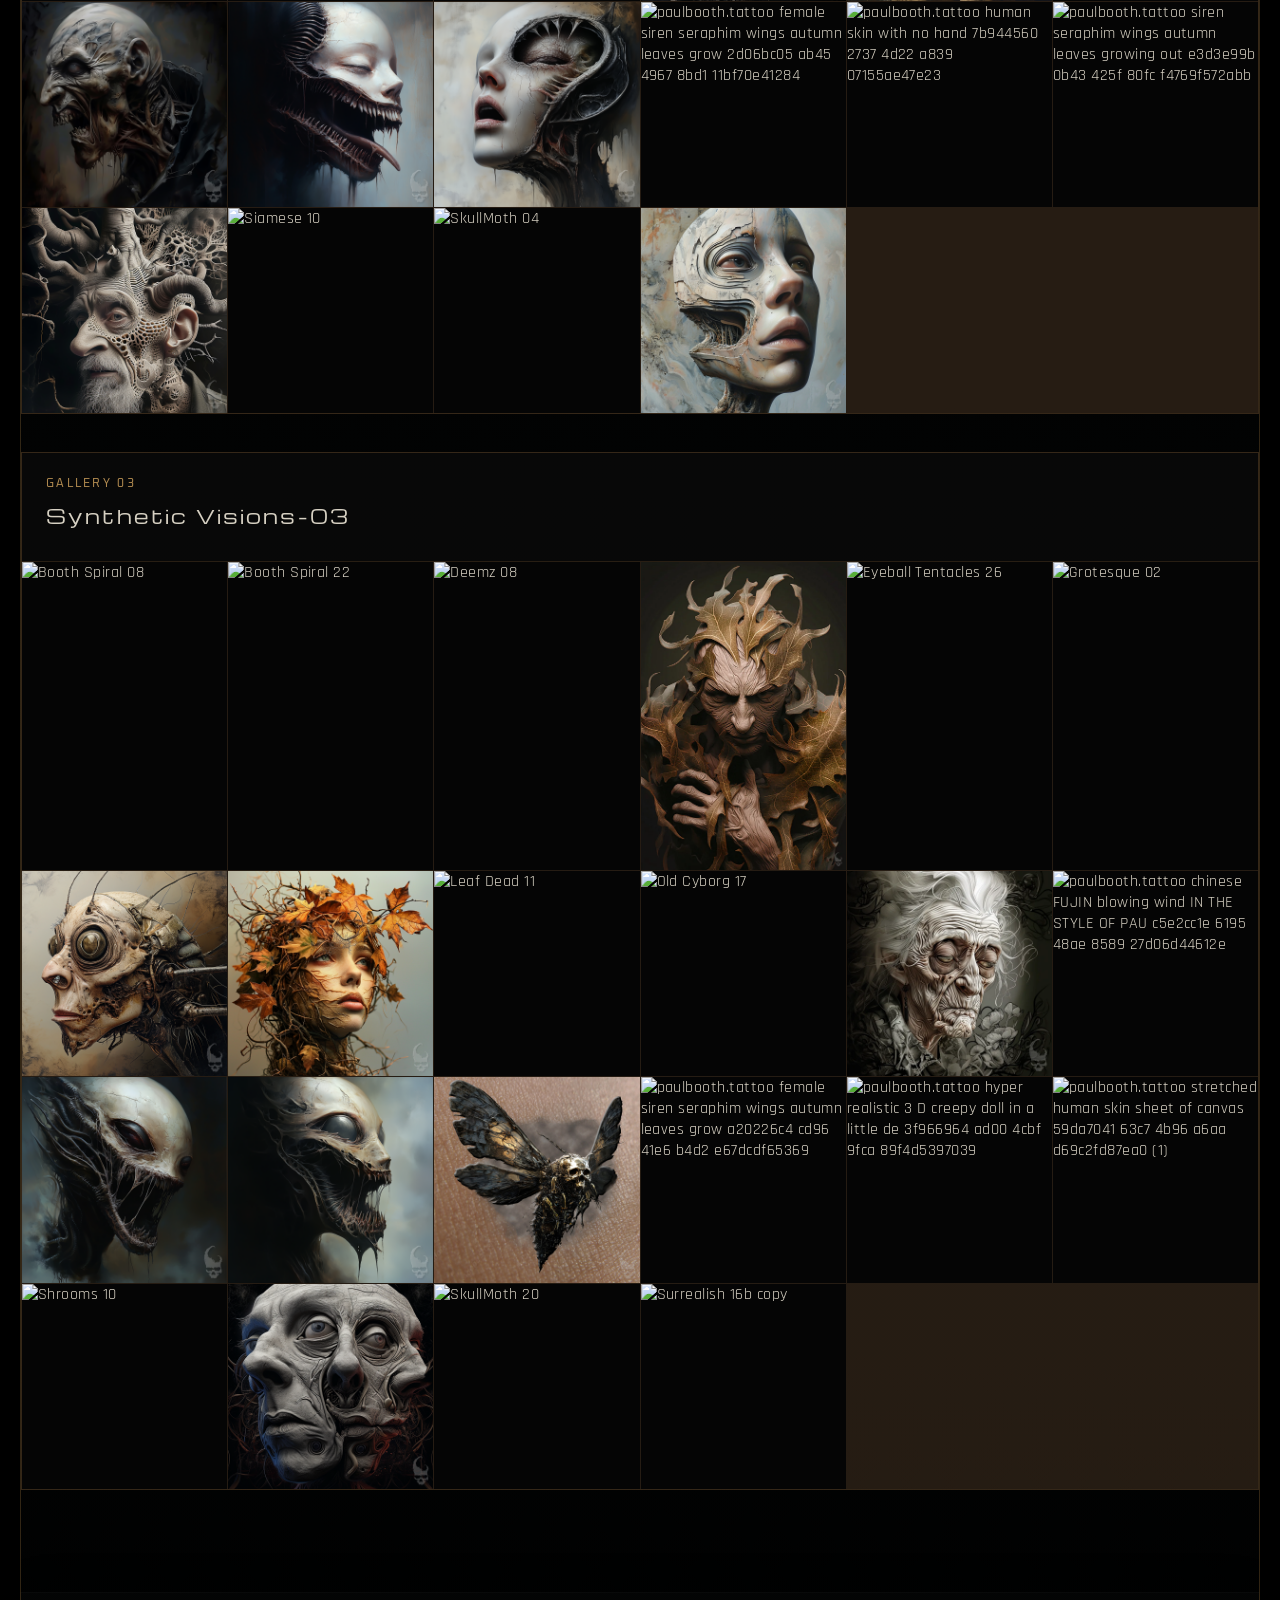
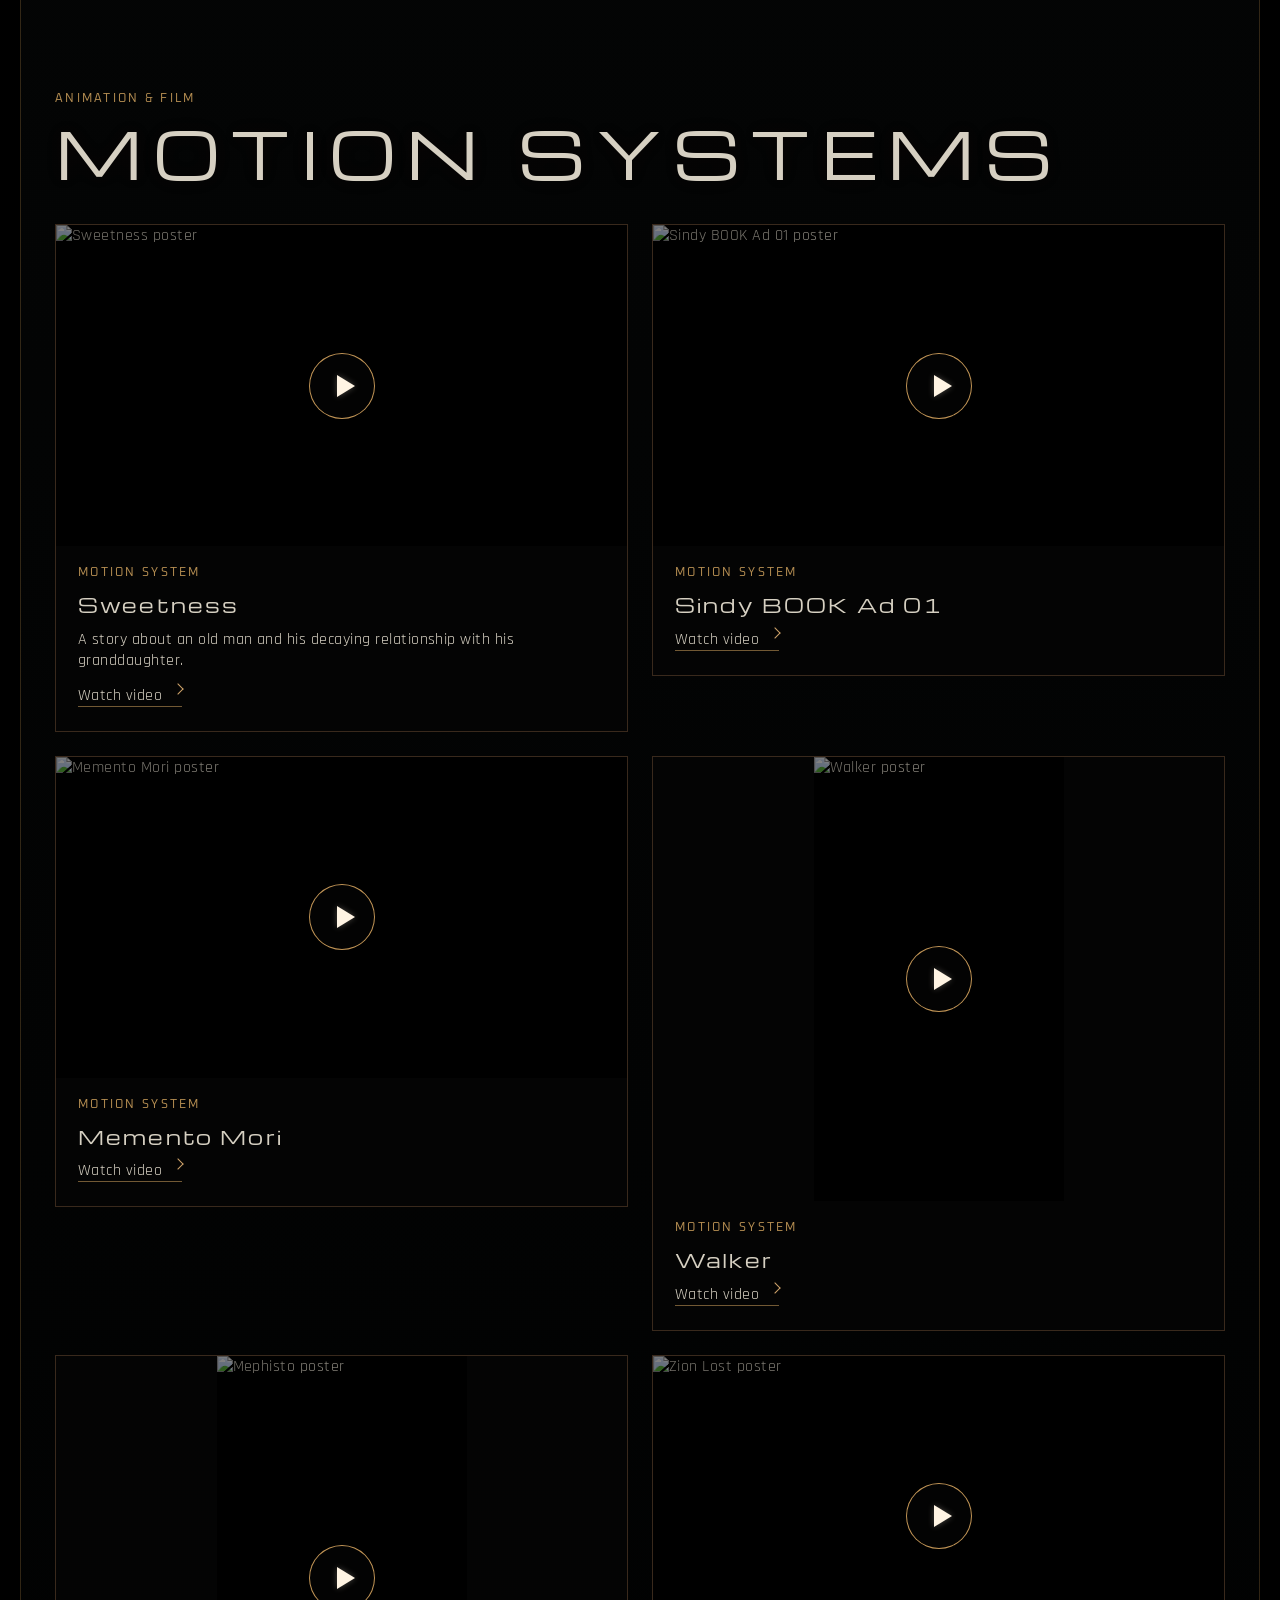
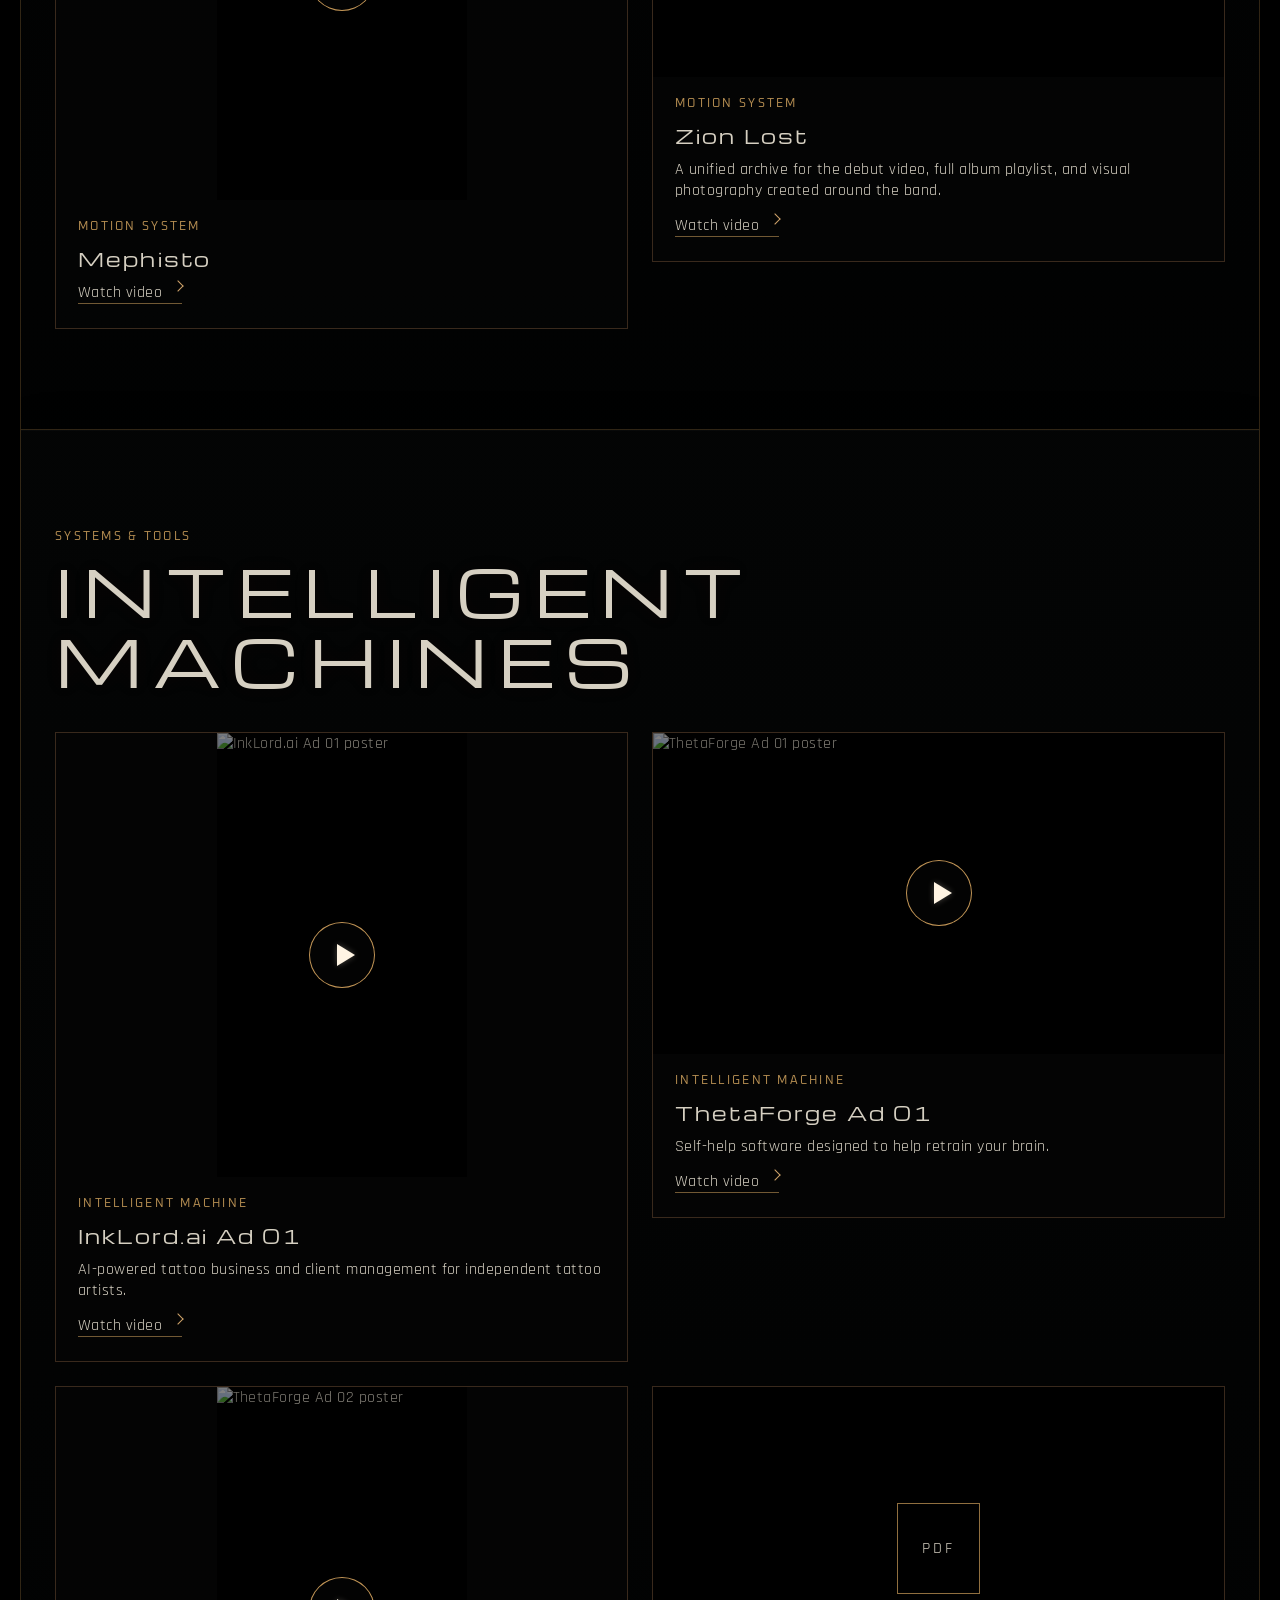
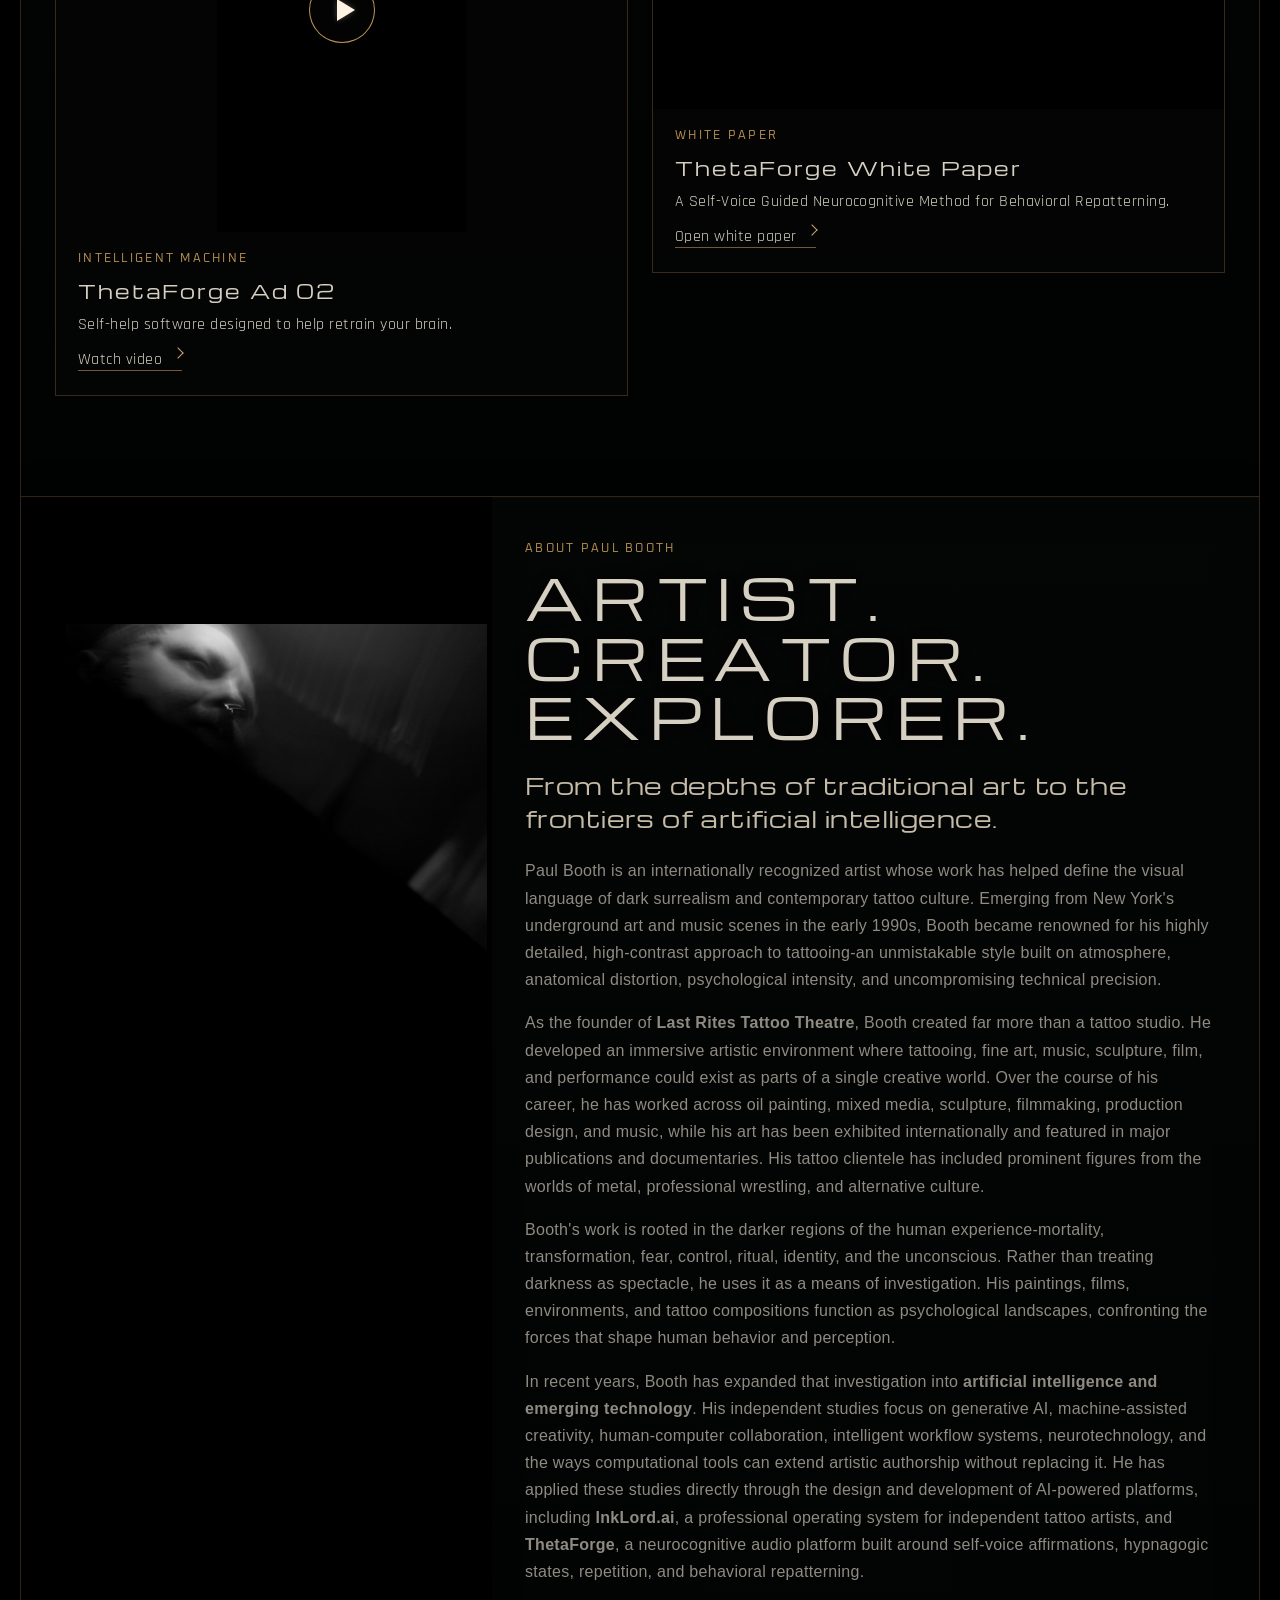
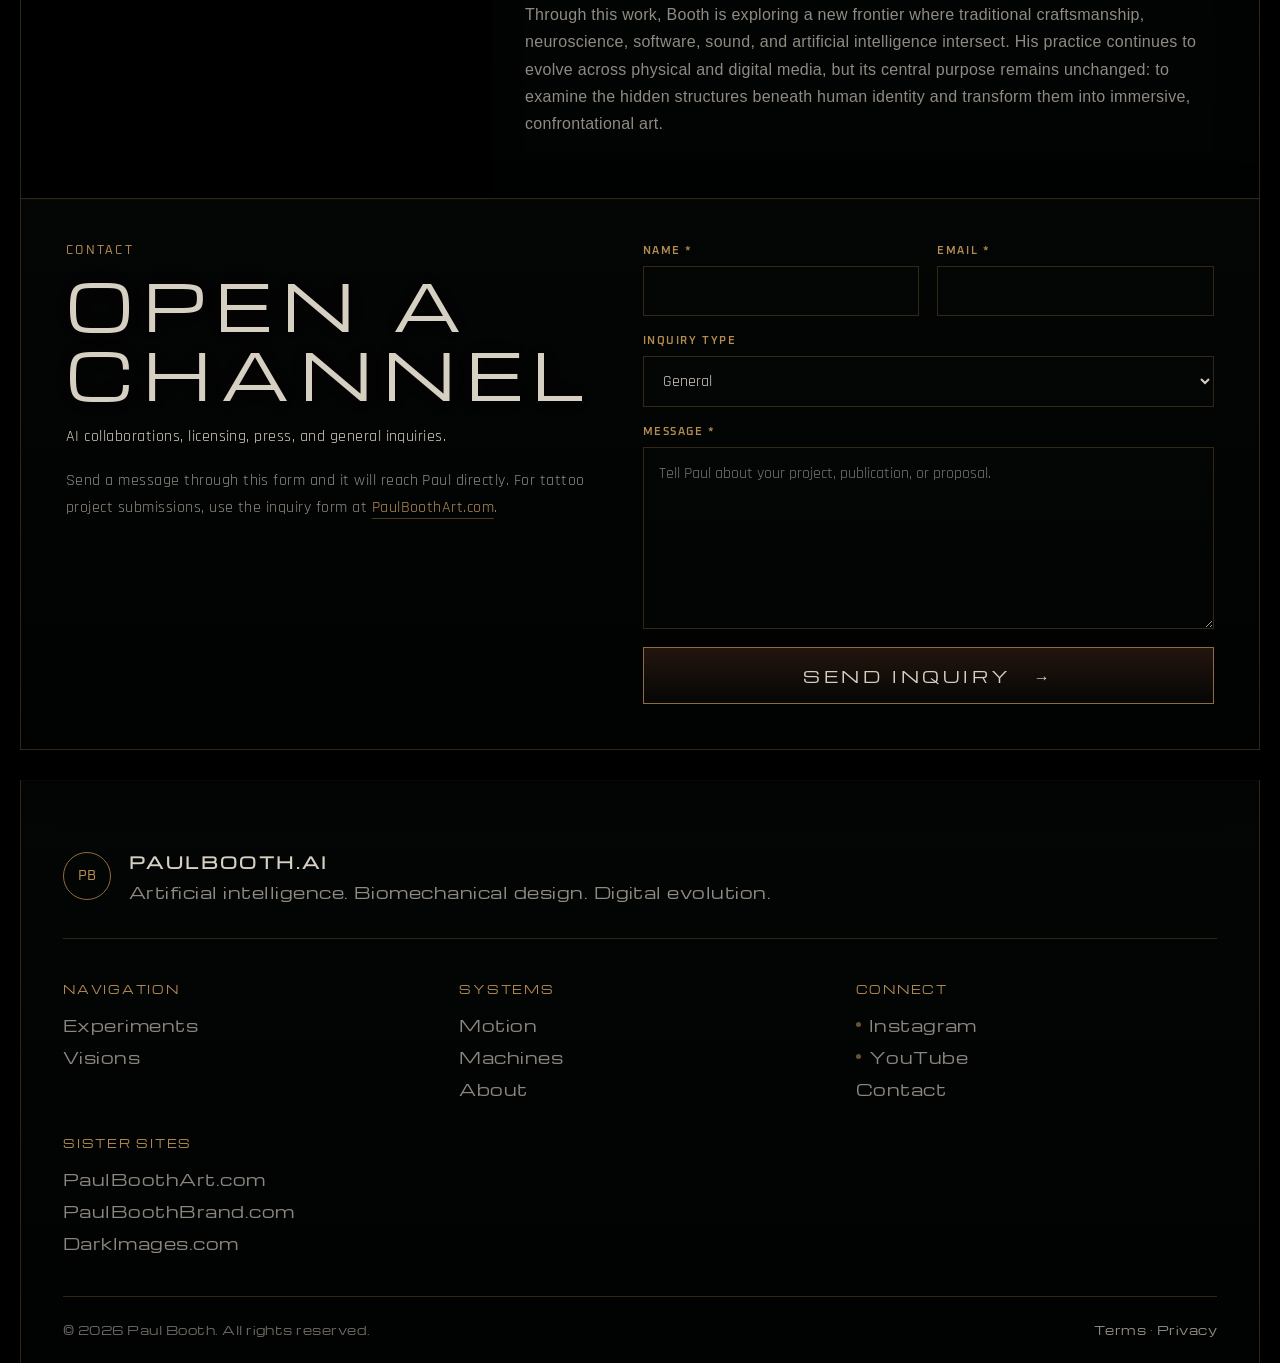
==== commit 22b6ee8f: "Add Cloudflare Web Analytics beacon Cookieless, aggregate measurement, already described in the priv" ====
--- a/index.html
+++ b/index.html
@@ -2561,6 +2561,10 @@
   })();
   </script>
 
+
+  <!-- Cloudflare Web Analytics -->
+  <script type="module" src="https://static.cloudflareinsights.com/beacon.min.js" data-cf-beacon='{"token": "72e2b1891cea4345a11c08bf934d4db2"}'></script>
+  <!-- End Cloudflare Web Analytics -->
 </body>
 </html>
 
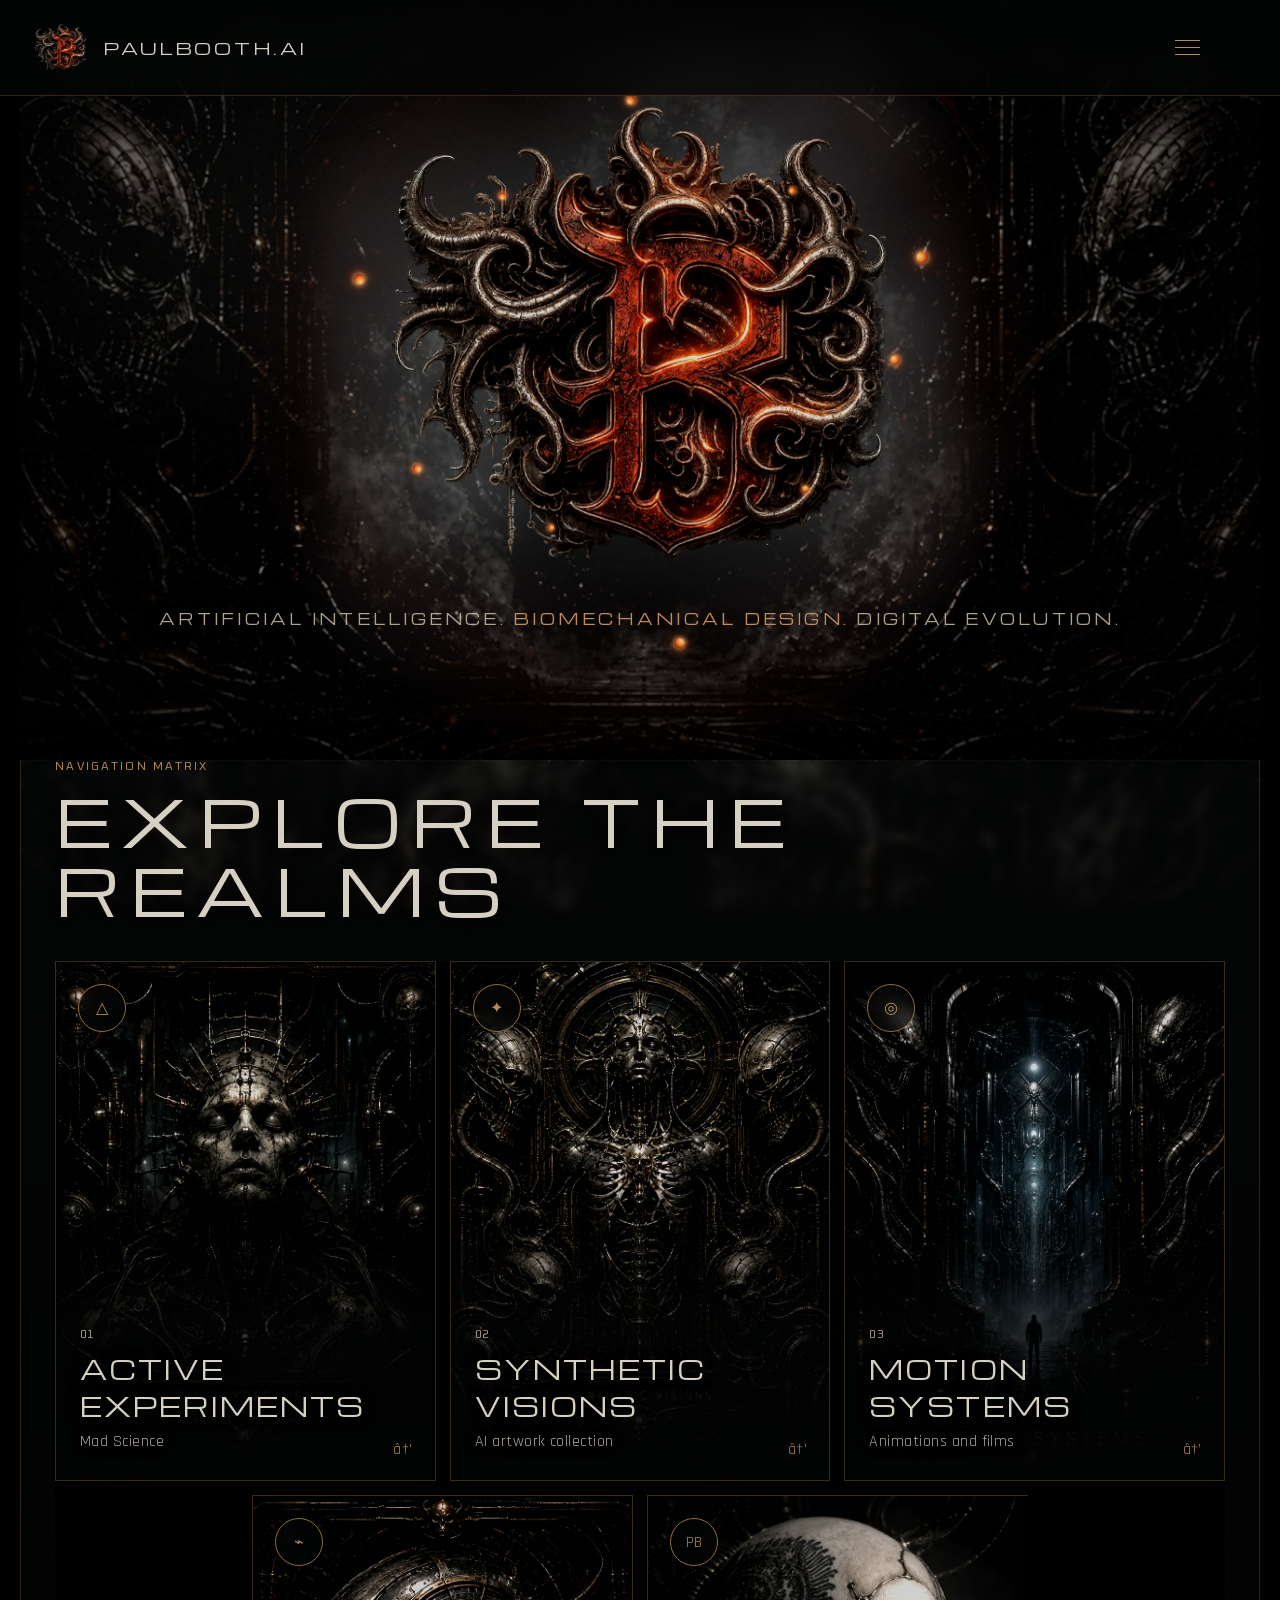
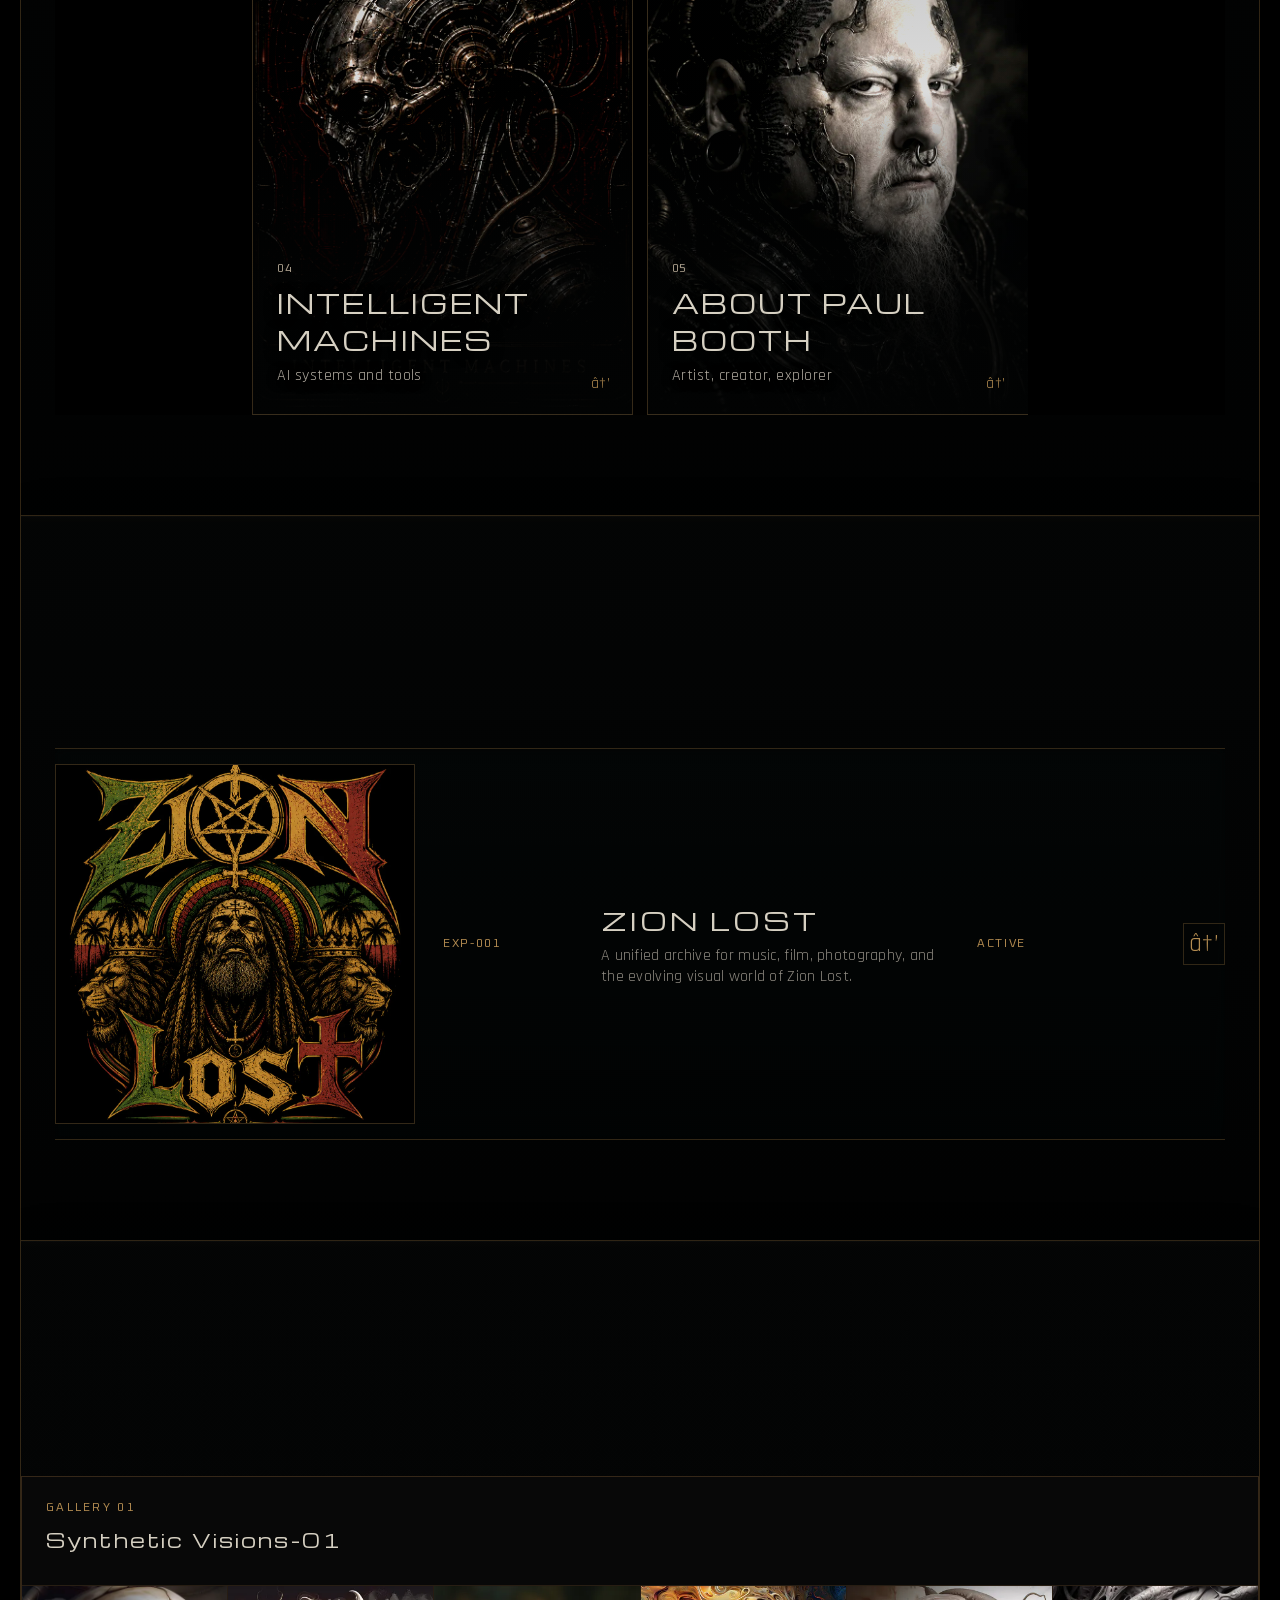
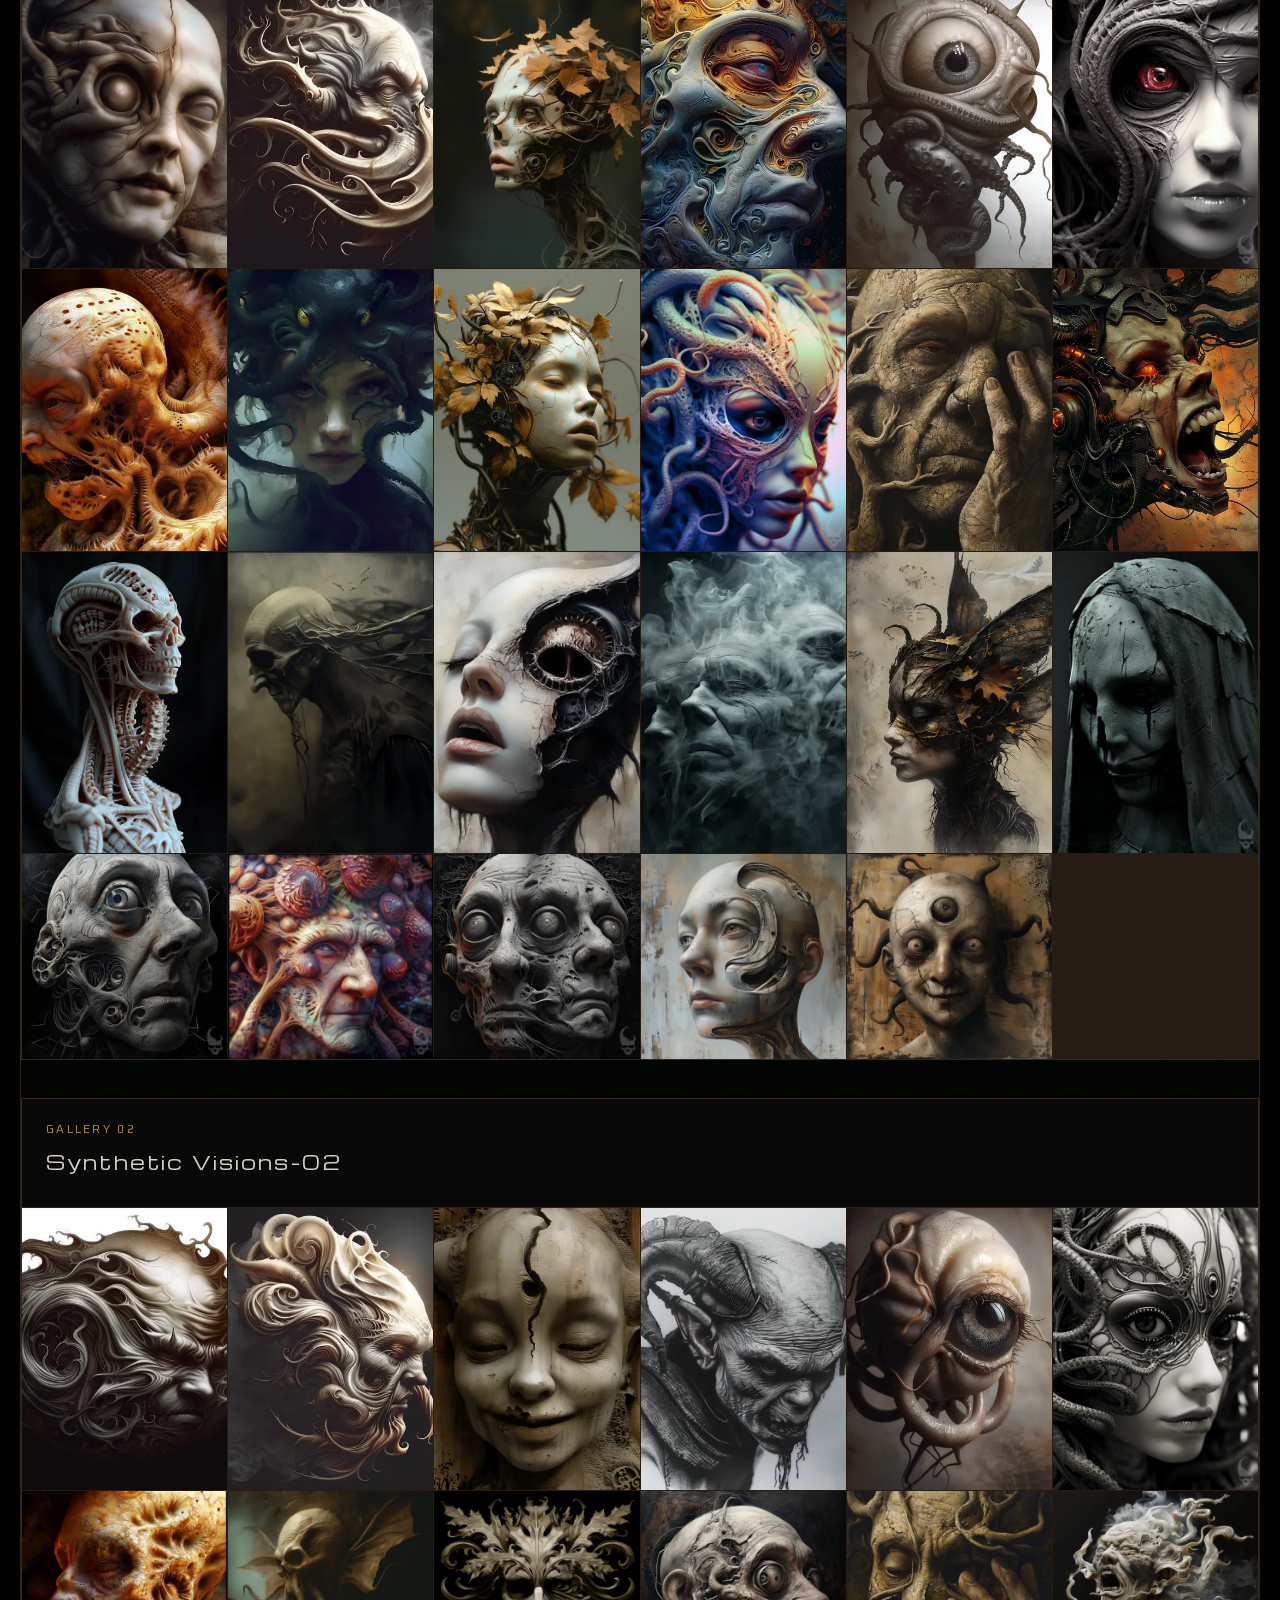
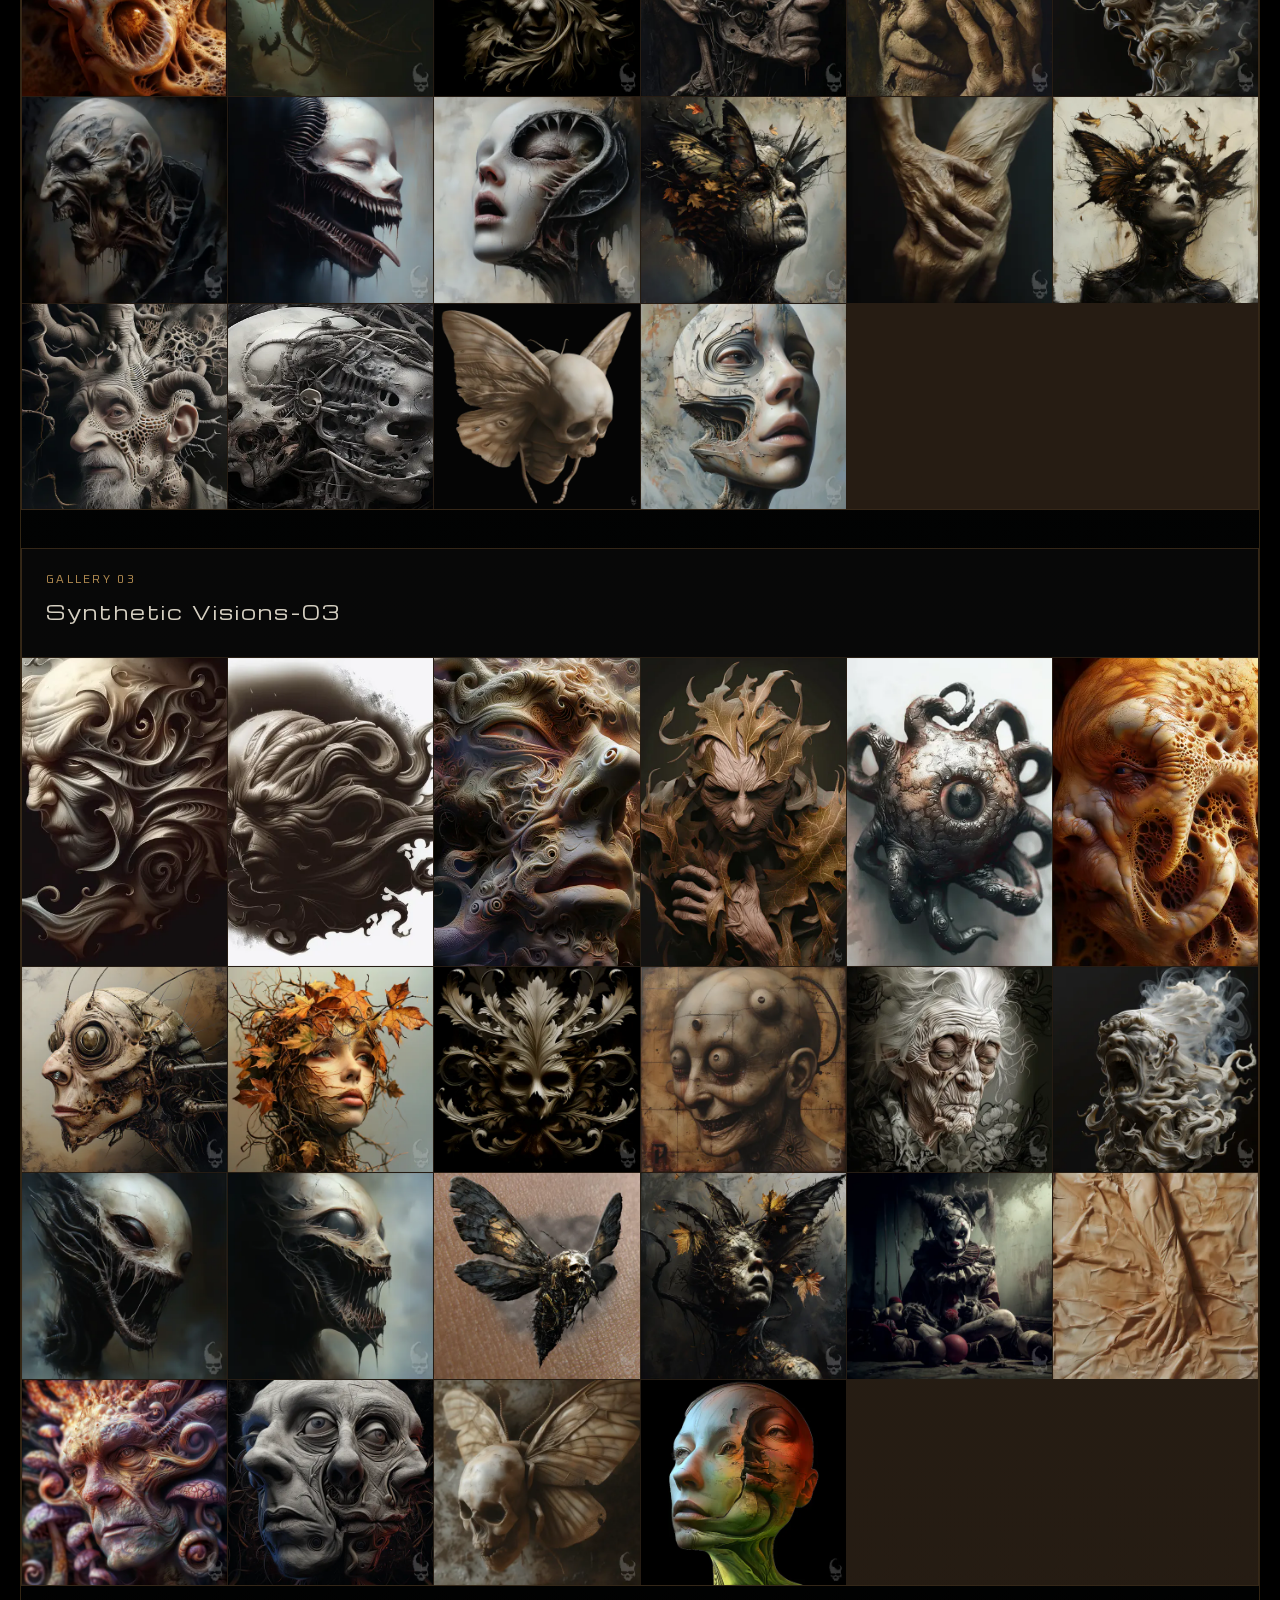
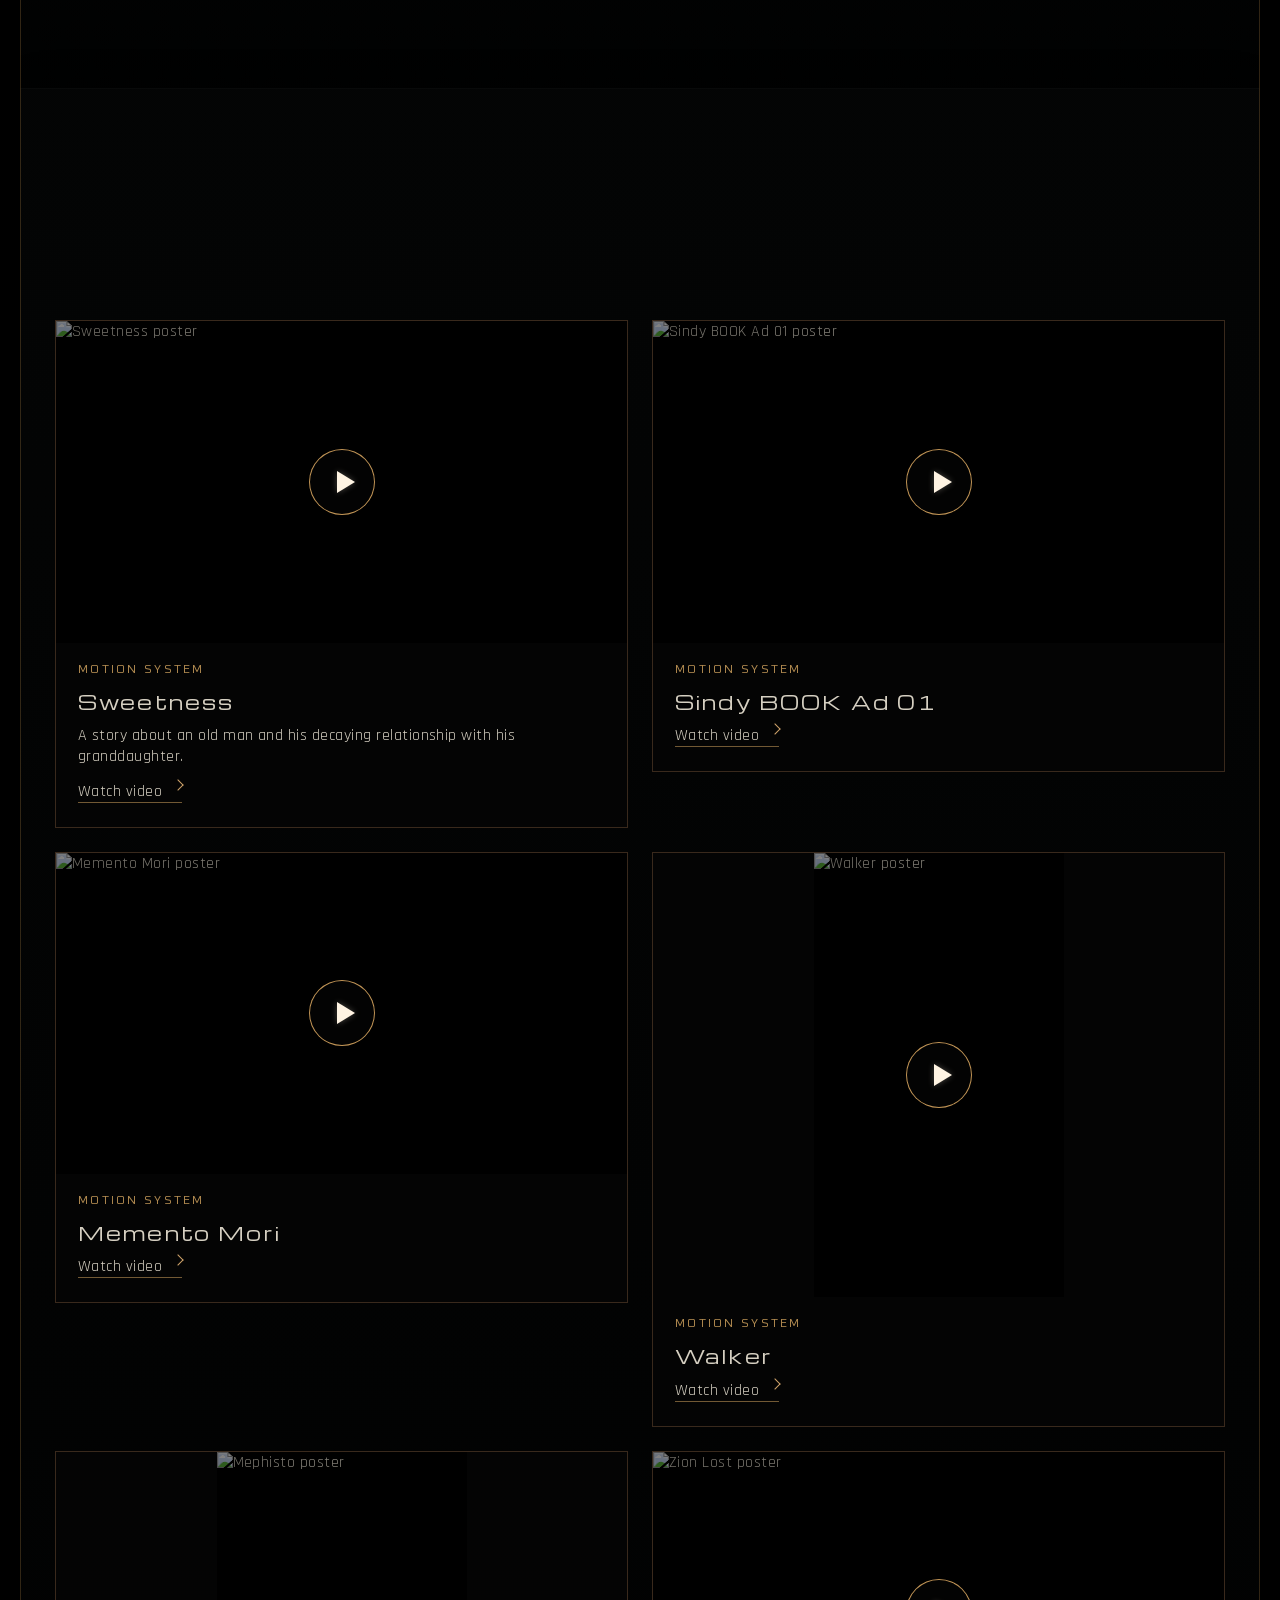
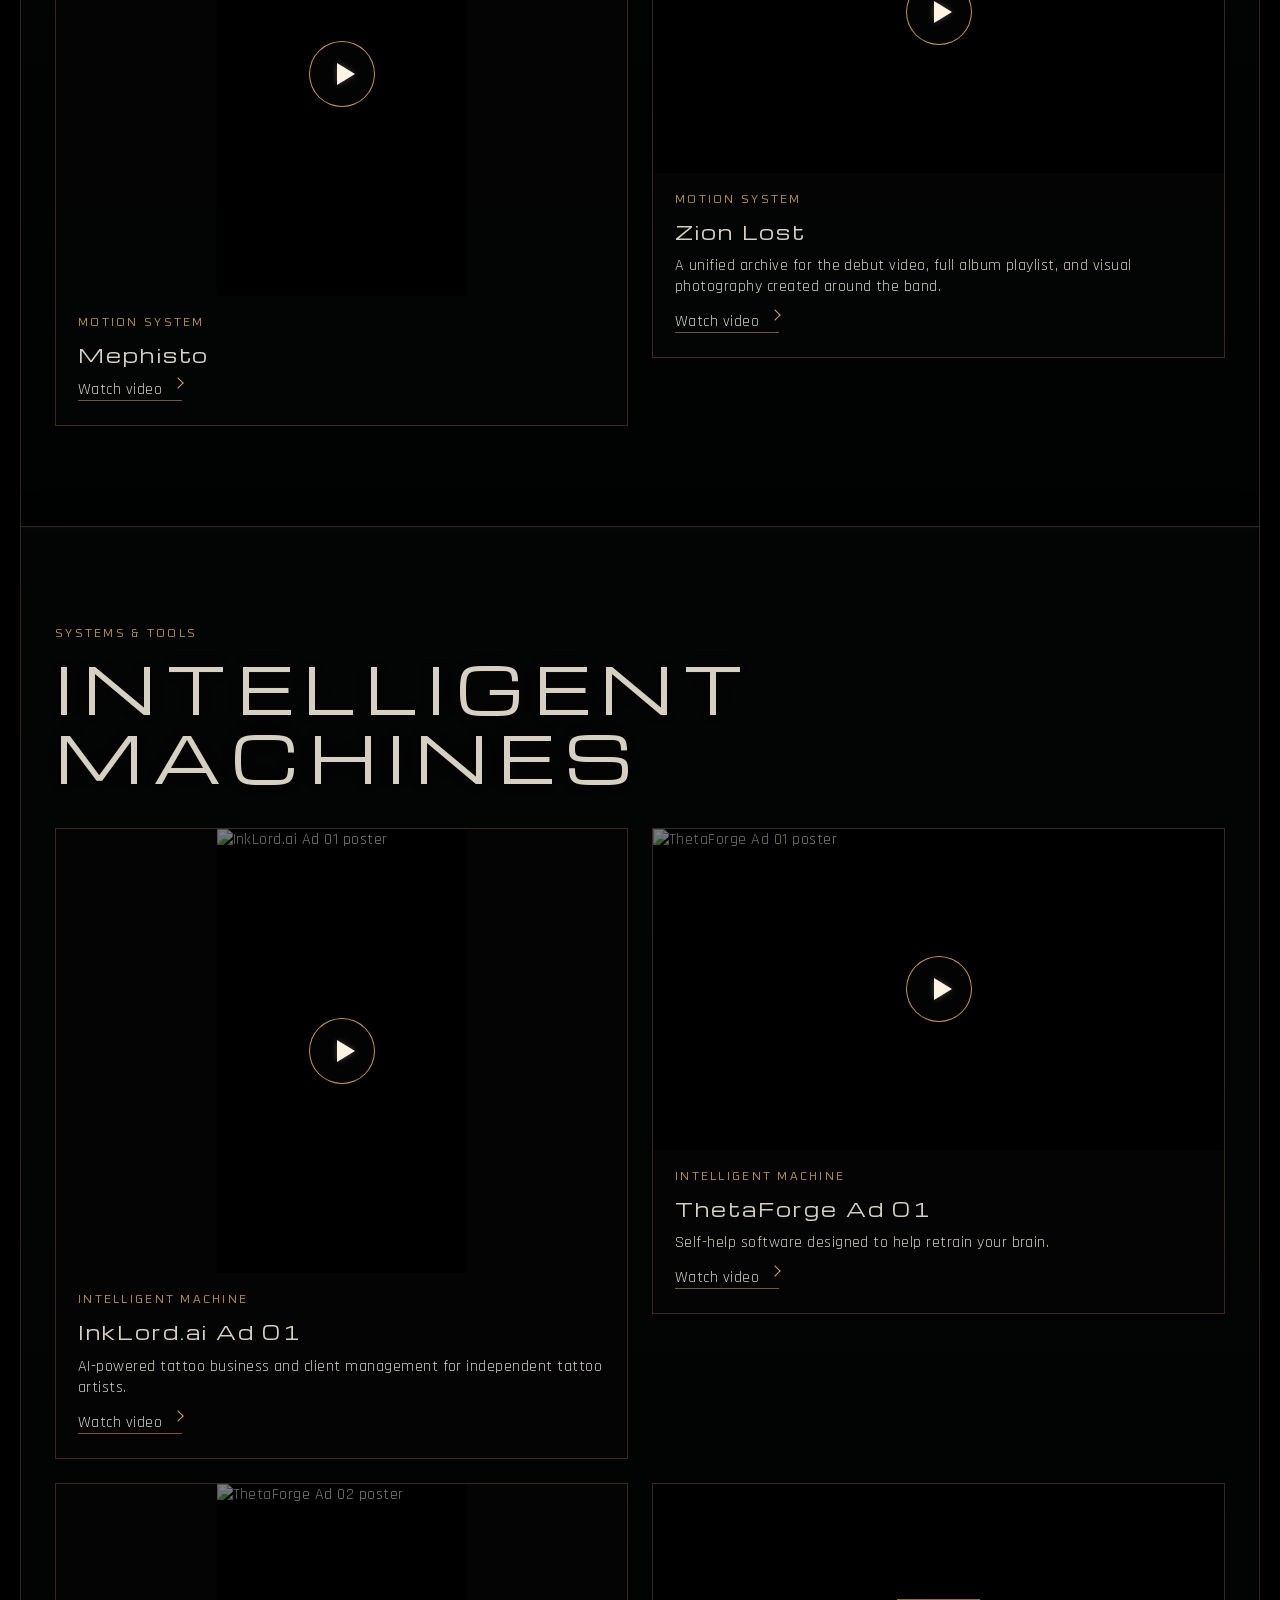
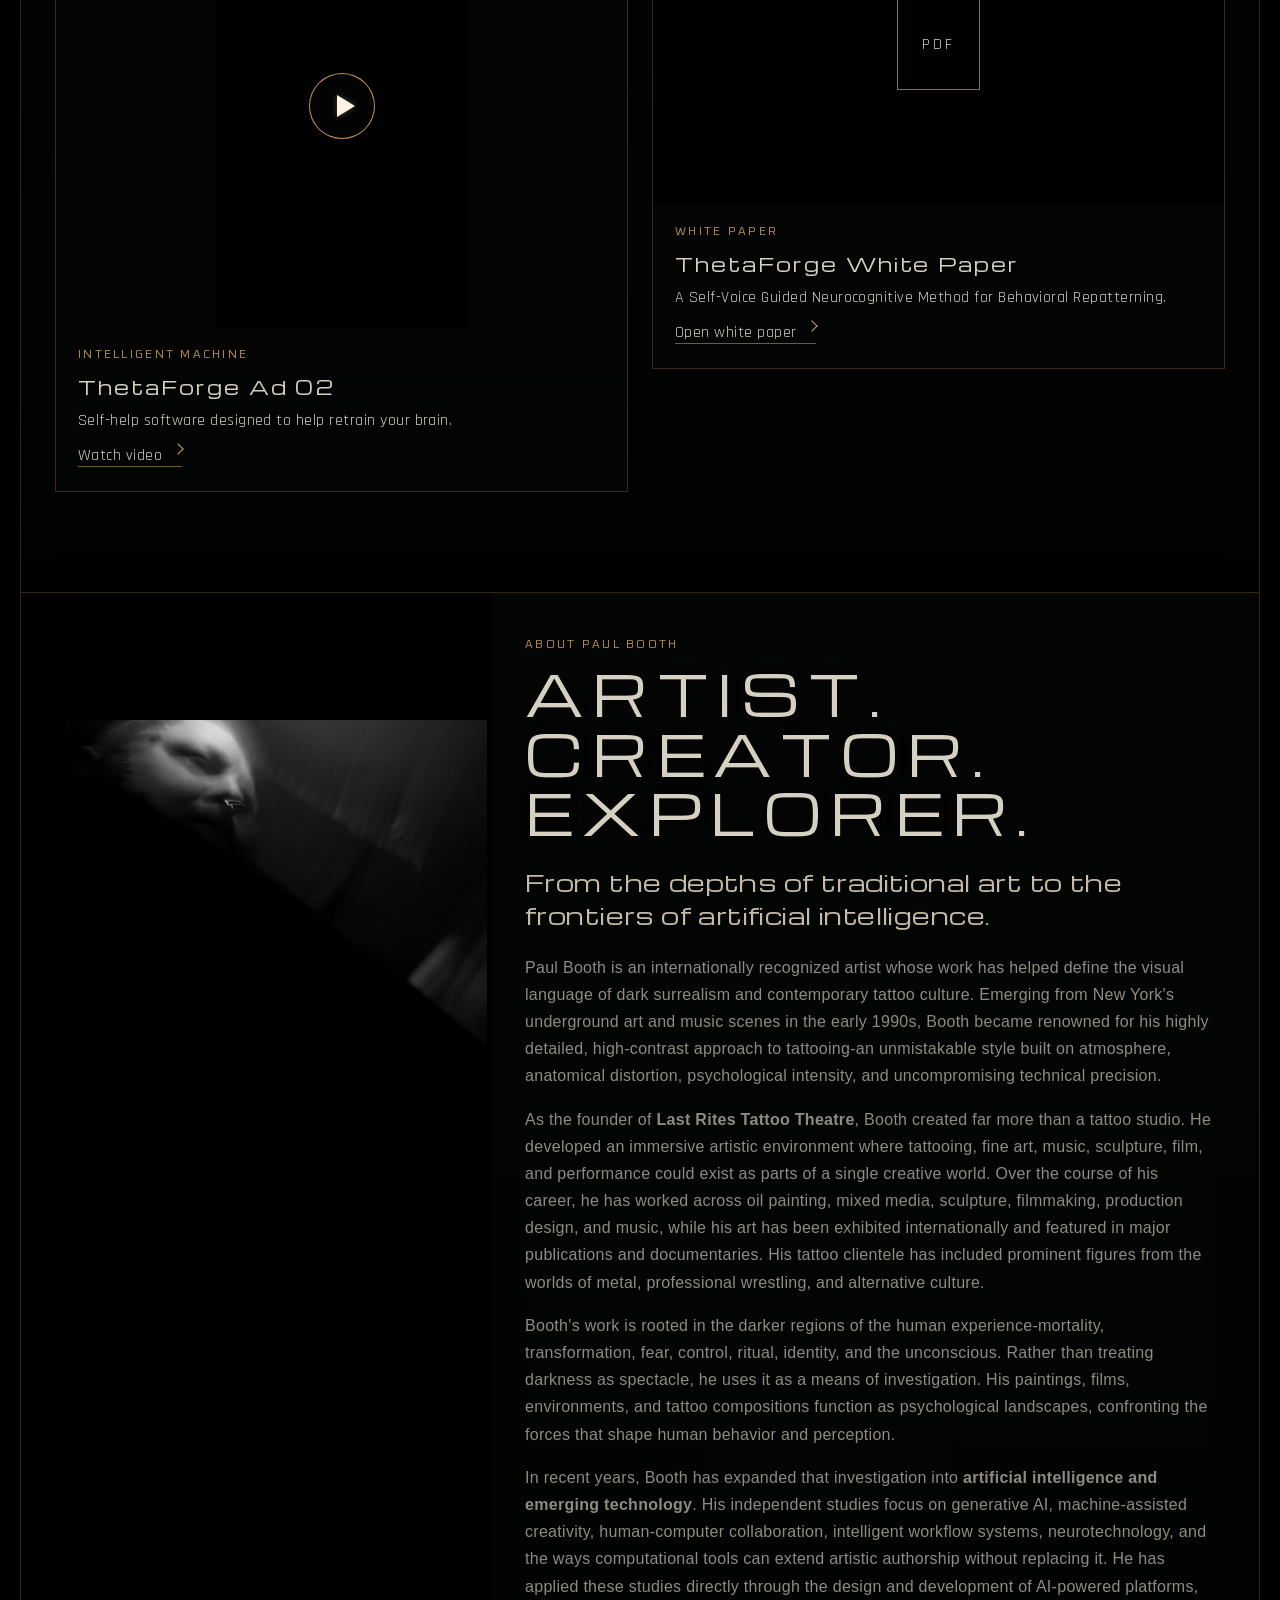
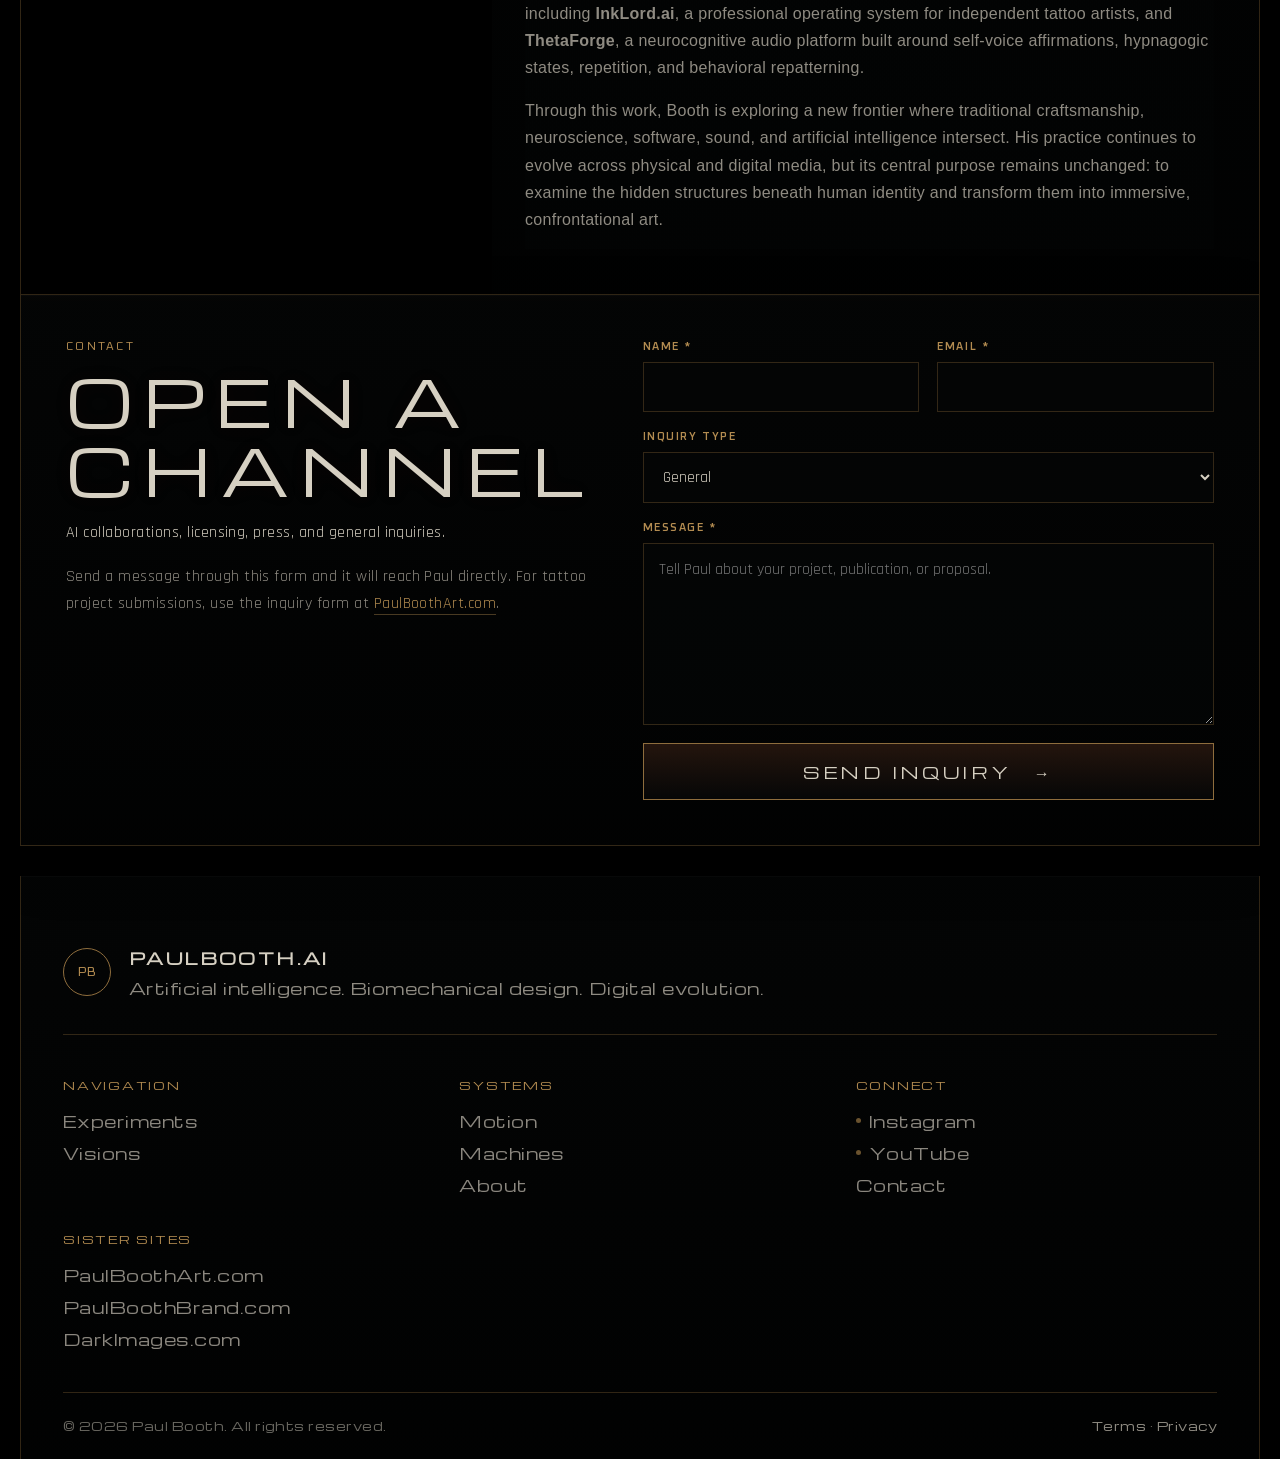
==== commit 97f3ad98: "Speed up paulbooth.ai: show the hero logo at once, cut page weight ~95% The homepage was downloading" ====
--- a/index.html
+++ b/index.html
@@ -31,9 +31,9 @@
   <meta name="application-name" content="PaulBooth.ai" />
   <meta name="apple-mobile-web-app-title" content="PaulBooth.ai" />
   <meta name="format-detection" content="telephone=no" />
-  <link rel="icon" type="image/png" href="assets/paulbooth-ai-site-icon.png?v=20260807" />
-  <link rel="shortcut icon" type="image/png" href="assets/paulbooth-ai-site-icon.png?v=20260807" />
-  <link rel="apple-touch-icon" href="assets/paulbooth-ai-site-icon.png?v=20260807" />
+  <link rel="icon" type="image/png" sizes="32x32" href="assets/paulbooth-ai-icon-32.png?v=20261011" />
+  <link rel="icon" type="image/png" sizes="192x192" href="assets/paulbooth-ai-icon-192.png?v=20261011" />
+  <link rel="apple-touch-icon" sizes="180x180" href="assets/paulbooth-ai-apple-touch-icon.png?v=20261011" />
 <link rel="manifest" href="site.webmanifest" />
 
   <script type="application/ld+json">
@@ -89,10 +89,10 @@
 }
 </script>
 
-<link rel="preconnect" href="https://fonts.googleapis.com">
-  <link rel="preconnect" href="https://fonts.gstatic.com" crossorigin>
-  <link href="https://fonts.googleapis.com/css2?family=Michroma&family=Oxanium:wght@300;400;500;600&family=Rajdhani:wght@300;400;500;600&display=swap" rel="stylesheet">
-  <link rel="stylesheet" href="styles.css?v=20260811-contact-form" />
+<link rel="preload" as="image" href="assets/hero-logo-new.webp" type="image/webp" fetchpriority="high" />
+  <link rel="preload" as="image" href="assets/hero-background-new.webp" type="image/webp" fetchpriority="high" />
+  <link rel="stylesheet" href="fonts.css?v=20261011" />
+  <link rel="stylesheet" href="styles.css?v=20261011" />
   <link rel="stylesheet" href="visions-galleries.css" />
   <link rel="stylesheet" href="image-protection.css" />
   <style id="realm-centering-fix">
@@ -693,7 +693,7 @@
       pointer-events: none;
       background:
         radial-gradient(circle at center, rgba(0,0,0,.10) 0%, rgba(0,0,0,.42) 58%, rgba(0,0,0,.78) 100%),
-        url('assets/page-fixed-bg-zoomed.png') center center / 95% auto no-repeat;
+        url('assets/page-background-tile.webp') center center / 95% auto no-repeat;
       opacity: .98;
       filter: contrast(1.06) brightness(.92);
       transform: scale(1.02);
@@ -733,7 +733,7 @@
       inset: 0;
       background:
         radial-gradient(circle at center, rgba(0,0,0,.10) 0%, rgba(0,0,0,.32) 50%, rgba(0,0,0,.72) 100%),
-        url('assets/hero-background-new.png') center center / cover no-repeat !important;
+        url('assets/hero-background-new.webp') center center / cover no-repeat !important;
       transform: scale(1.08);
       transform-origin: center center;
       filter: brightness(.86) contrast(1.08) saturate(.94);
@@ -1190,7 +1190,7 @@
     .hero-background-layer {
       background:
         radial-gradient(circle at center, rgba(0,0,0,.08) 0%, rgba(0,0,0,.26) 52%, rgba(0,0,0,.58) 100%),
-        url('assets/hero-background-new.png') center center / cover no-repeat !important;
+        url('assets/hero-background-new.webp') center center / cover no-repeat !important;
       transform: scale(1.06);
       filter: brightness(.82) contrast(1.08) saturate(.94);
       animation: heroBgPortalDrift 18s ease-in-out infinite alternate !important;
@@ -1264,7 +1264,7 @@
       pointer-events: none !important;
       background-image:
         radial-gradient(circle at center, rgba(0,0,0,.06) 0%, rgba(0,0,0,.20) 52%, rgba(0,0,0,.46) 100%),
-        url('assets/hero-background-new.png') !important;
+        url('assets/hero-background-new.webp') !important;
       background-repeat: no-repeat !important;
       background-position: center center !important;
       background-size: cover !important;
@@ -1656,7 +1656,7 @@
       z-index: 0 !important;
       background-image:
         radial-gradient(circle at center, rgba(0,0,0,.04) 0%, rgba(0,0,0,.16) 58%, rgba(0,0,0,.38) 100%),
-        url('assets/hero-background-new.png') !important;
+        url('assets/hero-background-new.webp') !important;
       background-repeat: no-repeat !important;
       background-position: center top !important;
       background-size: 100% 100% !important;
@@ -2037,7 +2037,7 @@
 
   <header class="site-header" id="top">
     <a class="mini-brand" href="#top" aria-label="PaulBooth.ai home">
-      <img class="pbai-header-logo" src="assets/hero-logo-new.png?v=20260807-header2" alt="" aria-hidden="true" />
+      <img class="pbai-header-logo" src="assets/hero-logo-new.webp" alt="" aria-hidden="true" />
       <span>PAULBOOTH.AI</span>
     </a>
     <nav class="desktop-nav" aria-label="Primary navigation">
@@ -2091,7 +2091,7 @@
             <span class="fire-orb orb-9"></span>
             <span class="fire-orb orb-10"></span>
           </div>
-          <img class="official-logo" src="assets/hero-logo-new.png" alt="PaulBooth.ai biomechanical logo" />
+          <img class="official-logo" src="assets/hero-logo-new.webp" fetchpriority="high" alt="PaulBooth.ai biomechanical logo" />
         </div>
         <h1 class="hero-manifesto">Artificial Intelligence. <span>Biomechanical Design.</span> Digital Evolution.</h1>
       </div>
@@ -2228,9 +2228,9 @@
     <div class="footer-bottom"><span>&copy; <span id="year"></span> Paul Booth. All rights reserved.</span><span class="footer-legal"><a href="/terms/">Terms</a> &middot; <a href="/privacy/">Privacy</a></span></div>
   </footer>
 
-  <script src="content.js?v=20260804-vault-removed"></script>
+  <script src="content.js?v=20261011"></script>
   <script src="script.js?v=20260806-runtime-fix-v3"></script>
-  <script src="visions-galleries.js"></script>
+  <script src="visions-galleries.js?v=20261011"></script>
   <script src="image-protection.js"></script>
   <script src="contact-form.js?v=20260811"></script>
 
@@ -2484,7 +2484,7 @@
     @media(max-width:760px){.pb-final-video-grid{grid-template-columns:1fr!important}.pb-final-frame.vertical{width:min(68%,280px)!important}}
   `;
   document.head.appendChild(css);
-  const card=(item,i,type)=>{const [title,id,orientation,desc]=item;return `<article class="pb-final-card reveal visible"><div class="pb-final-frame ${orientation}"><a class="pb-final-overlay" href="https://www.youtube.com/watch?v=${encodeURIComponent(id)}" target="_blank" rel="noopener noreferrer" aria-label="Watch ${esc(title)} on YouTube"><img src="https://i.ytimg.com/vi/${esc(id)}/maxresdefault.jpg" onerror="this.onerror=null;this.src='https://i.ytimg.com/vi/${esc(id)}/hqdefault.jpg'" alt="${esc(title)} poster" draggable="false"><span class="pb-final-play" aria-hidden="true"></span></a></div><div class="pb-final-copy"><span class="eyebrow">${type}</span><h3>${esc(title)}</h3>${desc?`<p>${esc(desc)}</p>`:""}<a class="pb-final-link" href="https://www.youtube.com/watch?v=${encodeURIComponent(id)}" target="_blank" rel="noopener noreferrer">Watch video</a></div></article>`};
+  const card=(item,i,type)=>{const [title,id,orientation,desc]=item;return `<article class="pb-final-card reveal visible"><div class="pb-final-frame ${orientation}"><a class="pb-final-overlay" href="https://www.youtube.com/watch?v=${encodeURIComponent(id)}" target="_blank" rel="noopener noreferrer" aria-label="Watch ${esc(title)} on YouTube"><img src="https://i.ytimg.com/vi/${esc(id)}/maxresdefault.jpg" onerror="this.onerror=null;this.src='https://i.ytimg.com/vi/${esc(id)}/hqdefault.jpg'" alt="${esc(title)} poster" loading="lazy" decoding="async" draggable="false"><span class="pb-final-play" aria-hidden="true"></span></a></div><div class="pb-final-copy"><span class="eyebrow">${type}</span><h3>${esc(title)}</h3>${desc?`<p>${esc(desc)}</p>`:""}<a class="pb-final-link" href="https://www.youtube.com/watch?v=${encodeURIComponent(id)}" target="_blank" rel="noopener noreferrer">Watch video</a></div></article>`};
   const motionHTML=()=>motionItems.map((x,i)=>card(x,i,"Motion System")).join("");
   const machineHTML=()=>{const pdf=`<article class="pb-final-card reveal visible"><a class="pb-final-frame landscape" style="display:grid;place-items:center;text-decoration:none" href="content/machines/ThetaForge%20White%20Paper.pdf" target="_blank" rel="noopener"><span style="border:1px solid rgba(205,158,91,.7);padding:34px 24px;letter-spacing:.18em">PDF</span></a><div class="pb-final-copy"><span class="eyebrow">White Paper</span><h3>ThetaForge White Paper</h3><p>A Self-Voice Guided Neurocognitive Method for Behavioral Repatterning.</p><a class="pb-final-link" href="content/machines/ThetaForge%20White%20Paper.pdf" target="_blank" rel="noopener">Open white paper</a></div></article>`;return machineItems.map((x,i)=>card(x,i,"Intelligent Machine")).join("")+pdf};
   let repairing=false;
@@ -2504,62 +2504,6 @@
 })();
 </script>
 
-  <script id="pbai-hero-hover-pulse03">
-  (() => {
-    const init = () => {
-      const heroLogo = document.querySelector('#hero-animation .hero-logo-stage');
-      if (!heroLogo || heroLogo.dataset.pulse03Bound === 'true') return;
-      heroLogo.dataset.pulse03Bound = 'true';
-
-      const pulse = new Audio('assets/audio/pulse03.mp3?v=20260808a');
-      pulse.preload = 'auto';
-      pulse.volume = 1;
-
-      const playPulse = () => {
-        try {
-          pulse.pause();
-          pulse.currentTime = 0;
-          pulse.muted = false;
-          const result = pulse.play();
-          if (result && typeof result.catch === 'function') result.catch(() => {});
-        } catch (_) {}
-      };
-
-      heroLogo.addEventListener('mouseenter', playPulse);
-
-      // Prime the media element after the visitor's first real interaction so
-      // browsers that gate audio can allow later hover playback.
-      const unlock = () => {
-        try {
-          pulse.muted = true;
-          const result = pulse.play();
-          if (result && typeof result.then === 'function') {
-            result.then(() => {
-              pulse.pause();
-              pulse.currentTime = 0;
-              pulse.muted = false;
-            }).catch(() => { pulse.muted = false; });
-          } else {
-            pulse.pause();
-            pulse.currentTime = 0;
-            pulse.muted = false;
-          }
-        } catch (_) { pulse.muted = false; }
-        window.removeEventListener('pointerdown', unlock, true);
-        window.removeEventListener('keydown', unlock, true);
-      };
-
-      window.addEventListener('pointerdown', unlock, { capture: true, once: true });
-      window.addEventListener('keydown', unlock, { capture: true, once: true });
-    };
-
-    if (document.readyState === 'loading') {
-      document.addEventListener('DOMContentLoaded', init, { once: true });
-    } else {
-      init();
-    }
-  })();
-  </script>
 
 
   <!-- Cloudflare Web Analytics -->
--- a/fonts.css
+++ b/fonts.css
@@ -0,0 +1,165 @@
+/* Self-hosted Google Fonts (Michroma, Oxanium, Rajdhani; SIL Open Font License,
+   see assets/fonts/OFL-*.txt). Generated from the Google Fonts CSS (latin and
+   latin-ext subsets) so the page doesn't wait on a second server to render text. */
+/* latin-ext */
+@font-face {
+  font-family: 'Michroma';
+  font-style: normal;
+  font-weight: 400;
+  font-display: swap;
+  src: url(assets/fonts/michroma-latin-ext.woff2) format('woff2');
+  unicode-range: U+0100-02BA, U+02BD-02C5, U+02C7-02CC, U+02CE-02D7, U+02DD-02FF, U+0304, U+0308, U+0329, U+1D00-1DBF, U+1E00-1E9F, U+1EF2-1EFF, U+2020, U+20A0-20AB, U+20AD-20C4, U+2113, U+2C60-2C7F, U+A720-A7FF;
+}
+/* latin */
+@font-face {
+  font-family: 'Michroma';
+  font-style: normal;
+  font-weight: 400;
+  font-display: swap;
+  src: url(assets/fonts/michroma-latin.woff2) format('woff2');
+  unicode-range: U+0000-00FF, U+0131, U+0152-0153, U+02BB-02BC, U+02C6, U+02DA, U+02DC, U+0304, U+0308, U+0329, U+2000-206F, U+20AC, U+2122, U+2191, U+2193, U+2212, U+2215, U+FEFF, U+FFFD;
+}
+/* latin-ext */
+@font-face {
+  font-family: 'Oxanium';
+  font-style: normal;
+  font-weight: 300;
+  font-display: swap;
+  src: url(assets/fonts/oxanium-latin-ext.woff2) format('woff2');
+  unicode-range: U+0100-02BA, U+02BD-02C5, U+02C7-02CC, U+02CE-02D7, U+02DD-02FF, U+0304, U+0308, U+0329, U+1D00-1DBF, U+1E00-1E9F, U+1EF2-1EFF, U+2020, U+20A0-20AB, U+20AD-20C4, U+2113, U+2C60-2C7F, U+A720-A7FF;
+}
+/* latin */
+@font-face {
+  font-family: 'Oxanium';
+  font-style: normal;
+  font-weight: 300;
+  font-display: swap;
+  src: url(assets/fonts/oxanium-latin.woff2) format('woff2');
+  unicode-range: U+0000-00FF, U+0131, U+0152-0153, U+02BB-02BC, U+02C6, U+02DA, U+02DC, U+0304, U+0308, U+0329, U+2000-206F, U+20AC, U+2122, U+2191, U+2193, U+2212, U+2215, U+FEFF, U+FFFD;
+}
+/* latin-ext */
+@font-face {
+  font-family: 'Oxanium';
+  font-style: normal;
+  font-weight: 400;
+  font-display: swap;
+  src: url(assets/fonts/oxanium-latin-ext.woff2) format('woff2');
+  unicode-range: U+0100-02BA, U+02BD-02C5, U+02C7-02CC, U+02CE-02D7, U+02DD-02FF, U+0304, U+0308, U+0329, U+1D00-1DBF, U+1E00-1E9F, U+1EF2-1EFF, U+2020, U+20A0-20AB, U+20AD-20C4, U+2113, U+2C60-2C7F, U+A720-A7FF;
+}
+/* latin */
+@font-face {
+  font-family: 'Oxanium';
+  font-style: normal;
+  font-weight: 400;
+  font-display: swap;
+  src: url(assets/fonts/oxanium-latin.woff2) format('woff2');
+  unicode-range: U+0000-00FF, U+0131, U+0152-0153, U+02BB-02BC, U+02C6, U+02DA, U+02DC, U+0304, U+0308, U+0329, U+2000-206F, U+20AC, U+2122, U+2191, U+2193, U+2212, U+2215, U+FEFF, U+FFFD;
+}
+/* latin-ext */
+@font-face {
+  font-family: 'Oxanium';
+  font-style: normal;
+  font-weight: 500;
+  font-display: swap;
+  src: url(assets/fonts/oxanium-latin-ext.woff2) format('woff2');
+  unicode-range: U+0100-02BA, U+02BD-02C5, U+02C7-02CC, U+02CE-02D7, U+02DD-02FF, U+0304, U+0308, U+0329, U+1D00-1DBF, U+1E00-1E9F, U+1EF2-1EFF, U+2020, U+20A0-20AB, U+20AD-20C4, U+2113, U+2C60-2C7F, U+A720-A7FF;
+}
+/* latin */
+@font-face {
+  font-family: 'Oxanium';
+  font-style: normal;
+  font-weight: 500;
+  font-display: swap;
+  src: url(assets/fonts/oxanium-latin.woff2) format('woff2');
+  unicode-range: U+0000-00FF, U+0131, U+0152-0153, U+02BB-02BC, U+02C6, U+02DA, U+02DC, U+0304, U+0308, U+0329, U+2000-206F, U+20AC, U+2122, U+2191, U+2193, U+2212, U+2215, U+FEFF, U+FFFD;
+}
+/* latin-ext */
+@font-face {
+  font-family: 'Oxanium';
+  font-style: normal;
+  font-weight: 600;
+  font-display: swap;
+  src: url(assets/fonts/oxanium-latin-ext.woff2) format('woff2');
+  unicode-range: U+0100-02BA, U+02BD-02C5, U+02C7-02CC, U+02CE-02D7, U+02DD-02FF, U+0304, U+0308, U+0329, U+1D00-1DBF, U+1E00-1E9F, U+1EF2-1EFF, U+2020, U+20A0-20AB, U+20AD-20C4, U+2113, U+2C60-2C7F, U+A720-A7FF;
+}
+/* latin */
+@font-face {
+  font-family: 'Oxanium';
+  font-style: normal;
+  font-weight: 600;
+  font-display: swap;
+  src: url(assets/fonts/oxanium-latin.woff2) format('woff2');
+  unicode-range: U+0000-00FF, U+0131, U+0152-0153, U+02BB-02BC, U+02C6, U+02DA, U+02DC, U+0304, U+0308, U+0329, U+2000-206F, U+20AC, U+2122, U+2191, U+2193, U+2212, U+2215, U+FEFF, U+FFFD;
+}
+/* latin-ext */
+@font-face {
+  font-family: 'Rajdhani';
+  font-style: normal;
+  font-weight: 300;
+  font-display: swap;
+  src: url(assets/fonts/rajdhani-300-latin-ext.woff2) format('woff2');
+  unicode-range: U+0100-02BA, U+02BD-02C5, U+02C7-02CC, U+02CE-02D7, U+02DD-02FF, U+0304, U+0308, U+0329, U+1D00-1DBF, U+1E00-1E9F, U+1EF2-1EFF, U+2020, U+20A0-20AB, U+20AD-20C4, U+2113, U+2C60-2C7F, U+A720-A7FF;
+}
+/* latin */
+@font-face {
+  font-family: 'Rajdhani';
+  font-style: normal;
+  font-weight: 300;
+  font-display: swap;
+  src: url(assets/fonts/rajdhani-300-latin.woff2) format('woff2');
+  unicode-range: U+0000-00FF, U+0131, U+0152-0153, U+02BB-02BC, U+02C6, U+02DA, U+02DC, U+0304, U+0308, U+0329, U+2000-206F, U+20AC, U+2122, U+2191, U+2193, U+2212, U+2215, U+FEFF, U+FFFD;
+}
+/* latin-ext */
+@font-face {
+  font-family: 'Rajdhani';
+  font-style: normal;
+  font-weight: 400;
+  font-display: swap;
+  src: url(assets/fonts/rajdhani-400-latin-ext.woff2) format('woff2');
+  unicode-range: U+0100-02BA, U+02BD-02C5, U+02C7-02CC, U+02CE-02D7, U+02DD-02FF, U+0304, U+0308, U+0329, U+1D00-1DBF, U+1E00-1E9F, U+1EF2-1EFF, U+2020, U+20A0-20AB, U+20AD-20C4, U+2113, U+2C60-2C7F, U+A720-A7FF;
+}
+/* latin */
+@font-face {
+  font-family: 'Rajdhani';
+  font-style: normal;
+  font-weight: 400;
+  font-display: swap;
+  src: url(assets/fonts/rajdhani-400-latin.woff2) format('woff2');
+  unicode-range: U+0000-00FF, U+0131, U+0152-0153, U+02BB-02BC, U+02C6, U+02DA, U+02DC, U+0304, U+0308, U+0329, U+2000-206F, U+20AC, U+2122, U+2191, U+2193, U+2212, U+2215, U+FEFF, U+FFFD;
+}
+/* latin-ext */
+@font-face {
+  font-family: 'Rajdhani';
+  font-style: normal;
+  font-weight: 500;
+  font-display: swap;
+  src: url(assets/fonts/rajdhani-500-latin-ext.woff2) format('woff2');
+  unicode-range: U+0100-02BA, U+02BD-02C5, U+02C7-02CC, U+02CE-02D7, U+02DD-02FF, U+0304, U+0308, U+0329, U+1D00-1DBF, U+1E00-1E9F, U+1EF2-1EFF, U+2020, U+20A0-20AB, U+20AD-20C4, U+2113, U+2C60-2C7F, U+A720-A7FF;
+}
+/* latin */
+@font-face {
+  font-family: 'Rajdhani';
+  font-style: normal;
+  font-weight: 500;
+  font-display: swap;
+  src: url(assets/fonts/rajdhani-500-latin.woff2) format('woff2');
+  unicode-range: U+0000-00FF, U+0131, U+0152-0153, U+02BB-02BC, U+02C6, U+02DA, U+02DC, U+0304, U+0308, U+0329, U+2000-206F, U+20AC, U+2122, U+2191, U+2193, U+2212, U+2215, U+FEFF, U+FFFD;
+}
+/* latin-ext */
+@font-face {
+  font-family: 'Rajdhani';
+  font-style: normal;
+  font-weight: 600;
+  font-display: swap;
+  src: url(assets/fonts/rajdhani-600-latin-ext.woff2) format('woff2');
+  unicode-range: U+0100-02BA, U+02BD-02C5, U+02C7-02CC, U+02CE-02D7, U+02DD-02FF, U+0304, U+0308, U+0329, U+1D00-1DBF, U+1E00-1E9F, U+1EF2-1EFF, U+2020, U+20A0-20AB, U+20AD-20C4, U+2113, U+2C60-2C7F, U+A720-A7FF;
+}
+/* latin */
+@font-face {
+  font-family: 'Rajdhani';
+  font-style: normal;
+  font-weight: 600;
+  font-display: swap;
+  src: url(assets/fonts/rajdhani-600-latin.woff2) format('woff2');
+  unicode-range: U+0000-00FF, U+0131, U+0152-0153, U+02BB-02BC, U+02C6, U+02DA, U+02DC, U+0304, U+0308, U+0329, U+2000-206F, U+20AC, U+2122, U+2191, U+2193, U+2212, U+2215, U+FEFF, U+FFFD;
+}
--- a/styles.css
+++ b/styles.css
@@ -21,7 +21,7 @@
   background-color: #040505;
   background-image:
     linear-gradient(rgba(3,4,4,.62), rgba(3,4,4,.62)),
-    url("assets/page-background-tile.png");
+    url("assets/page-background-tile.webp");
   background-repeat: repeat-y;
   background-position: top center;
   background-size: 100% auto;
@@ -455,11 +455,11 @@
   z-index: 5;
   pointer-events: none;
   overflow: hidden;
-  -webkit-mask-image: url("assets/paulbooth-ai-logo-transparent.png");
+  -webkit-mask-image: url("assets/paulbooth-ai-logo-mask.webp");
   -webkit-mask-size: contain;
   -webkit-mask-repeat: no-repeat;
   -webkit-mask-position: center;
-  mask-image: url("assets/paulbooth-ai-logo-transparent.png");
+  mask-image: url("assets/paulbooth-ai-logo-mask.webp");
   mask-size: contain;
   mask-repeat: no-repeat;
   mask-position: center;
@@ -485,7 +485,7 @@
   justify-items: center;
   gap: 18px;
   width: min(92vw, 760px);
-  animation: heroCopyEnter 1.2s ease 1.4s both;
+  /* Shown immediately; it used to fade in after a 1.4s delay (heroCopyEnter). */
 }
 .hero-manifesto {
   margin: 0;
@@ -1201,7 +1201,7 @@
   background-color: #040505;
   background-image:
     linear-gradient(rgba(2, 3, 3, .52), rgba(2, 3, 3, .52)),
-    url("assets/page-background-tile.png");
+    url("assets/page-background-tile.webp");
   background-repeat: repeat-y;
   background-position: top center;
   background-size: 100% auto;
@@ -1218,7 +1218,7 @@
   pointer-events: none;
   background:
     linear-gradient(rgba(2, 3, 3, .50), rgba(2, 3, 3, .50)),
-    url("assets/page-background-tile.png") top center / 100% auto repeat-y;
+    url("assets/page-background-tile.webp") top center / 100% auto repeat-y;
   transform: translateZ(0);
   will-change: transform;
 }
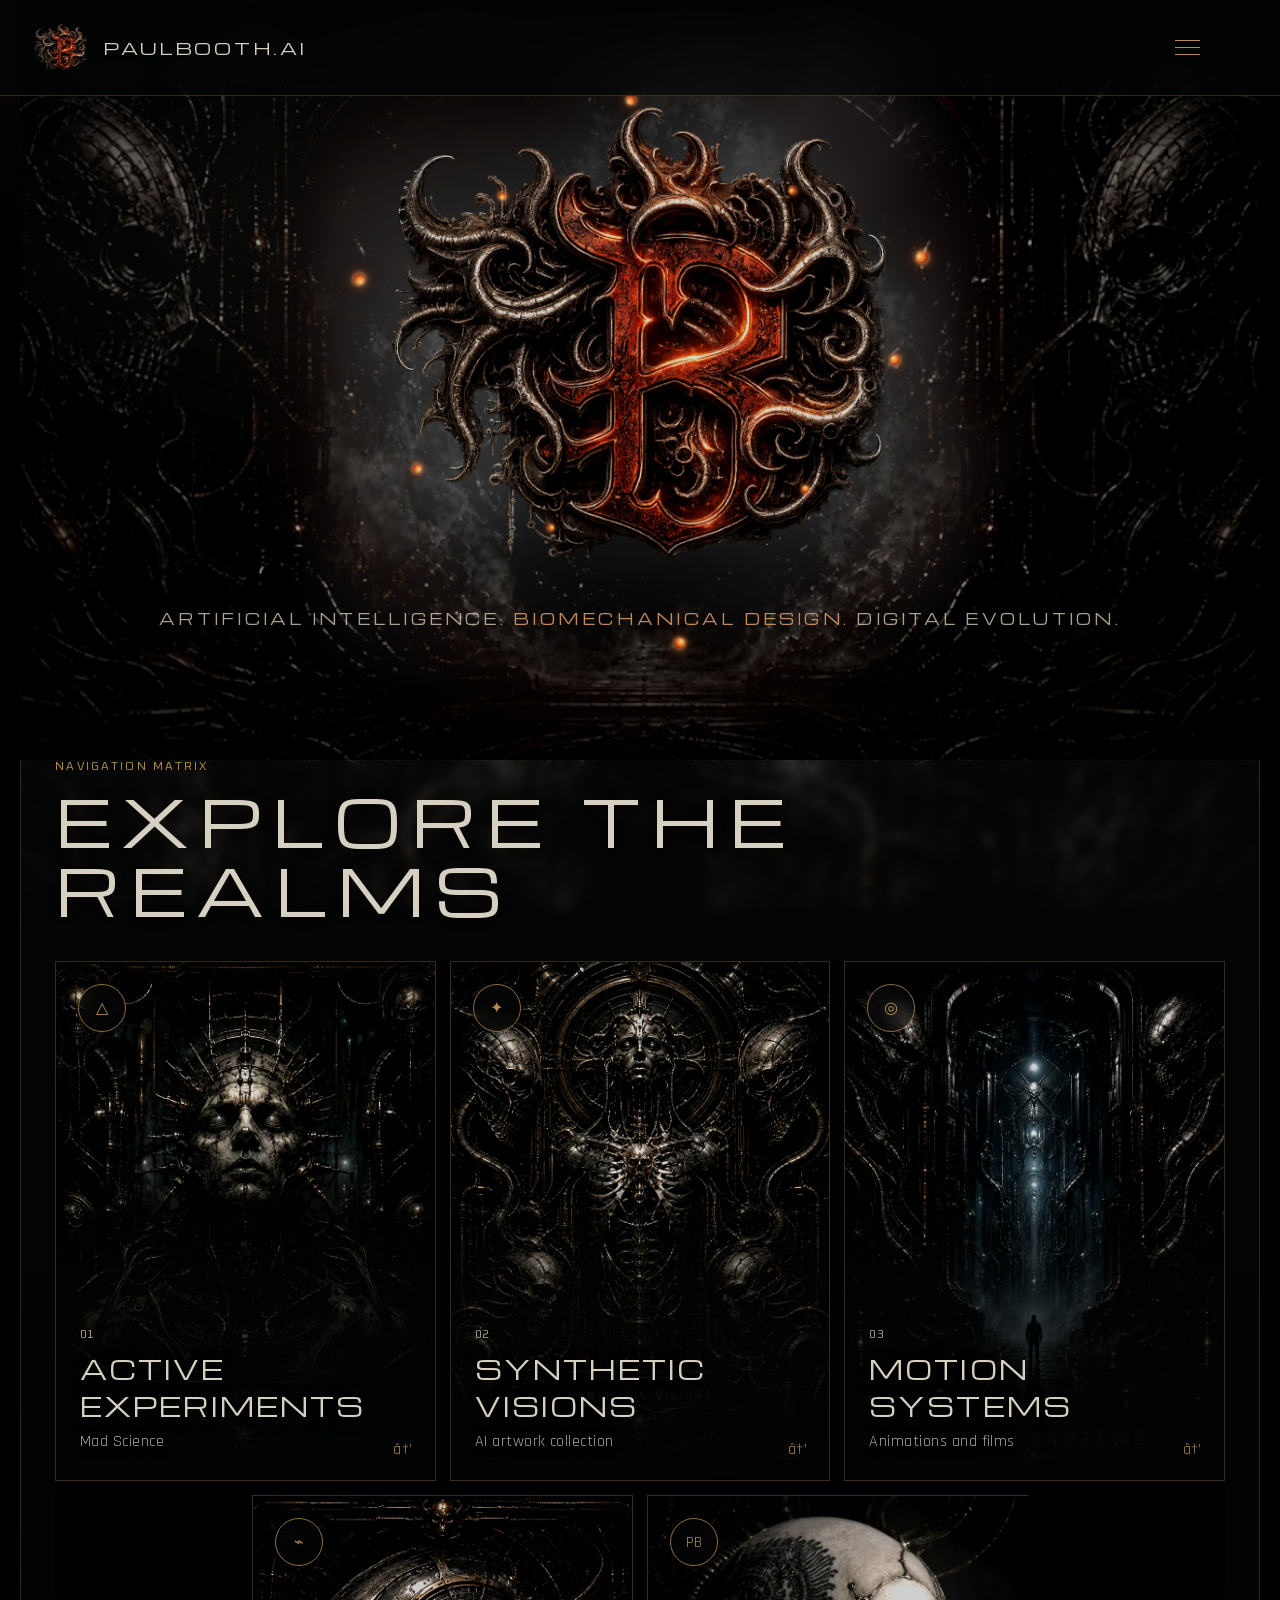
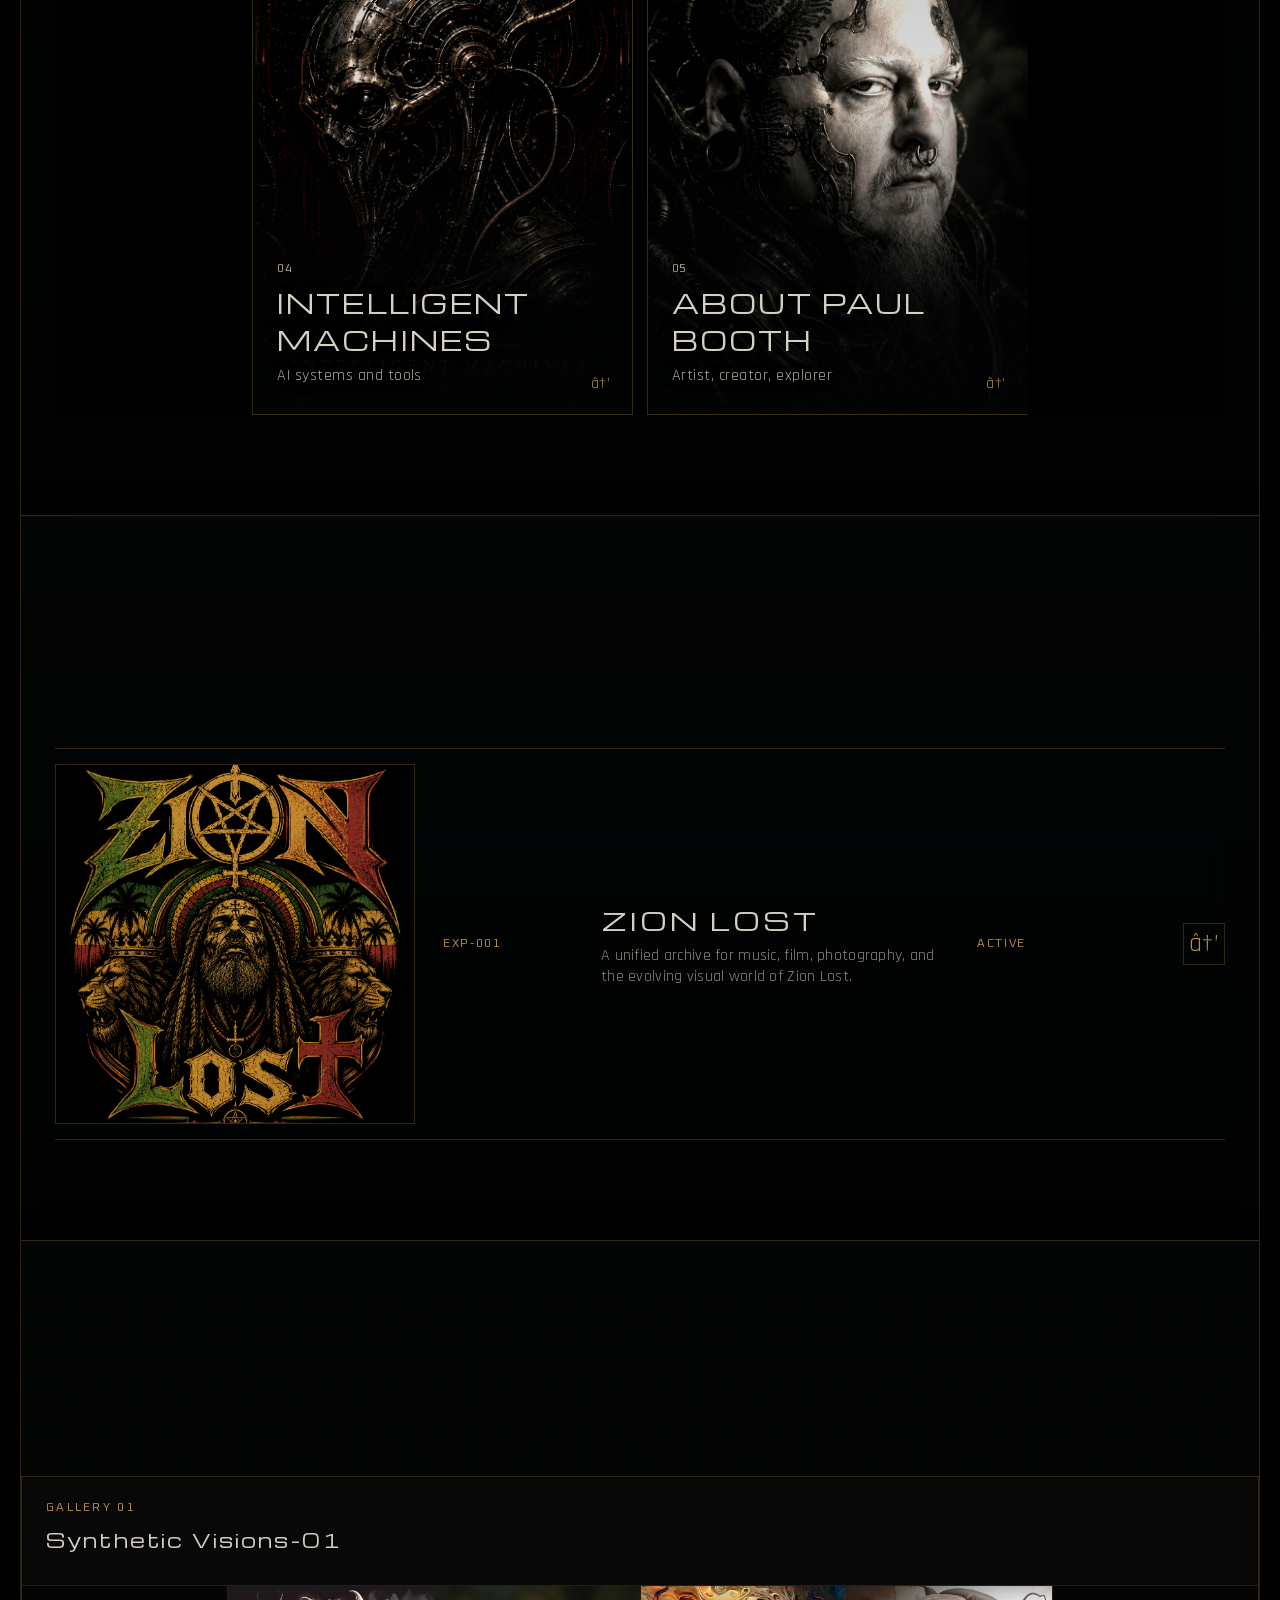
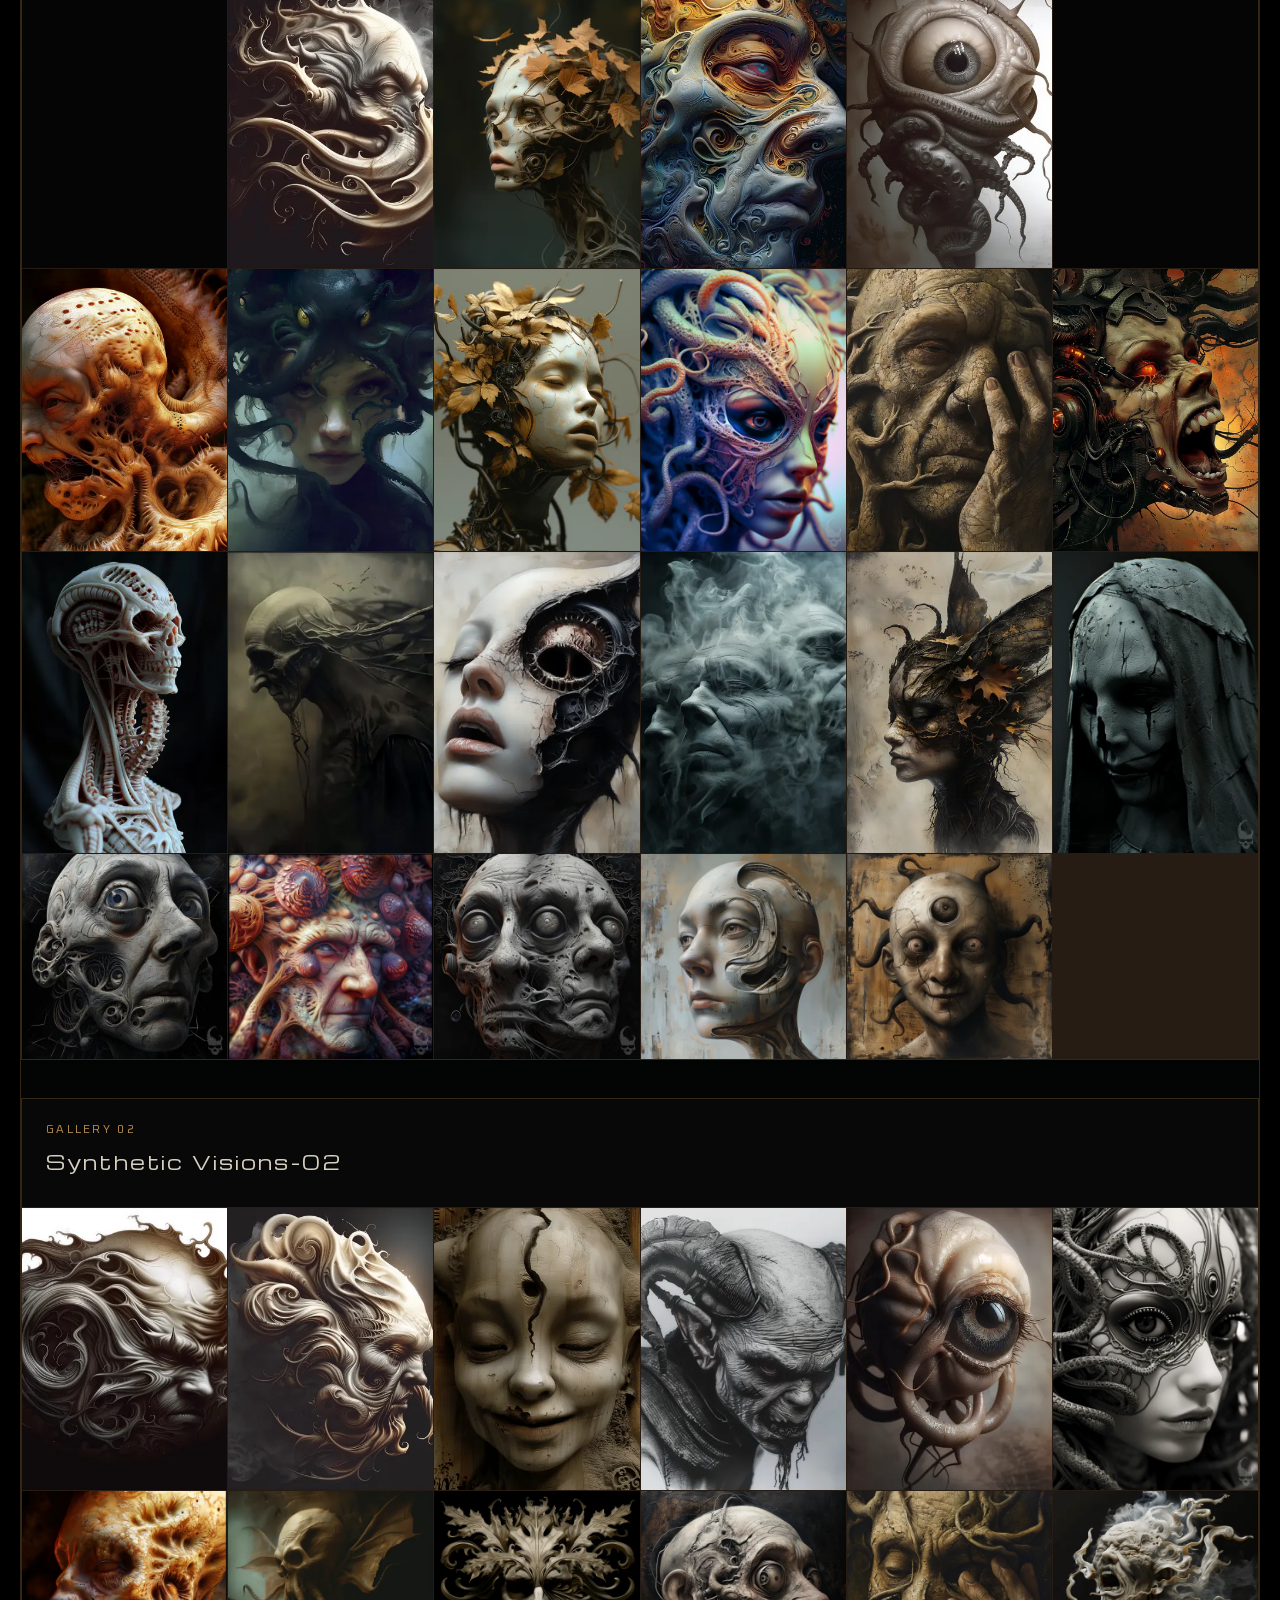
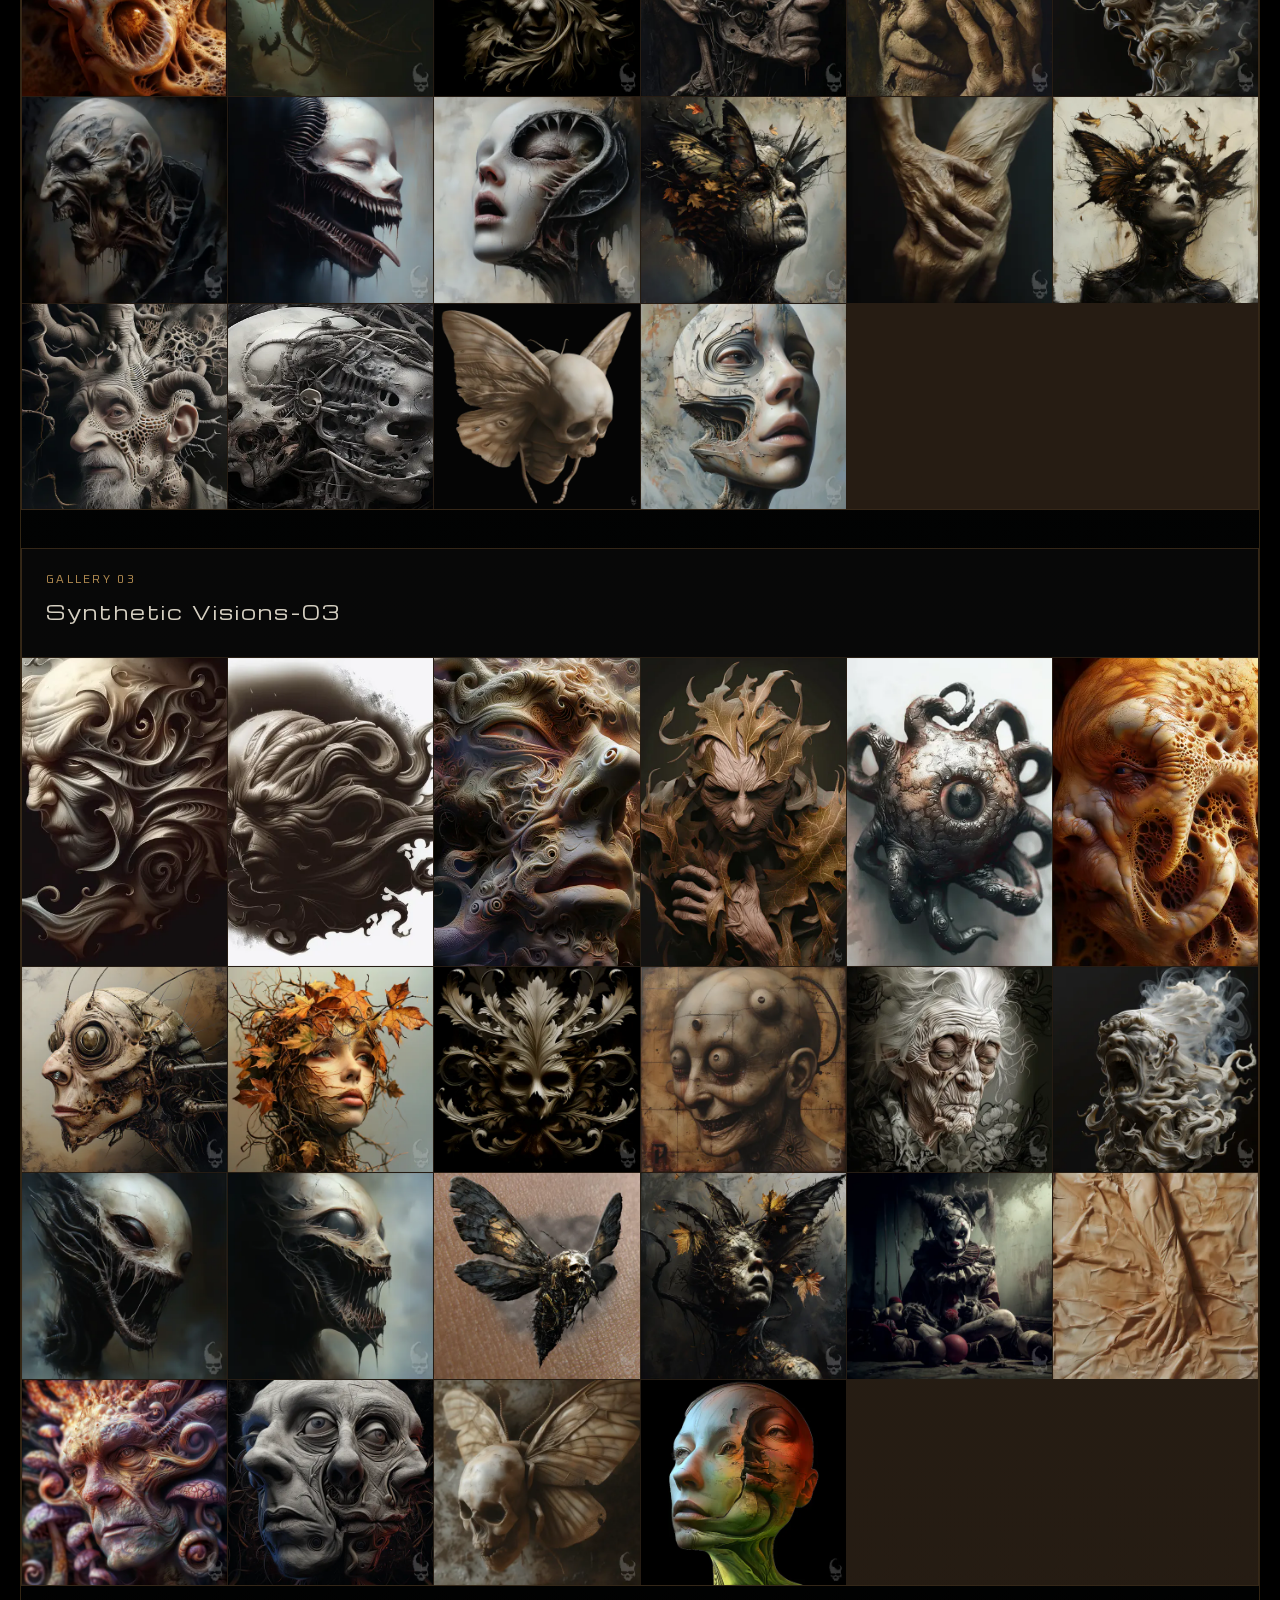
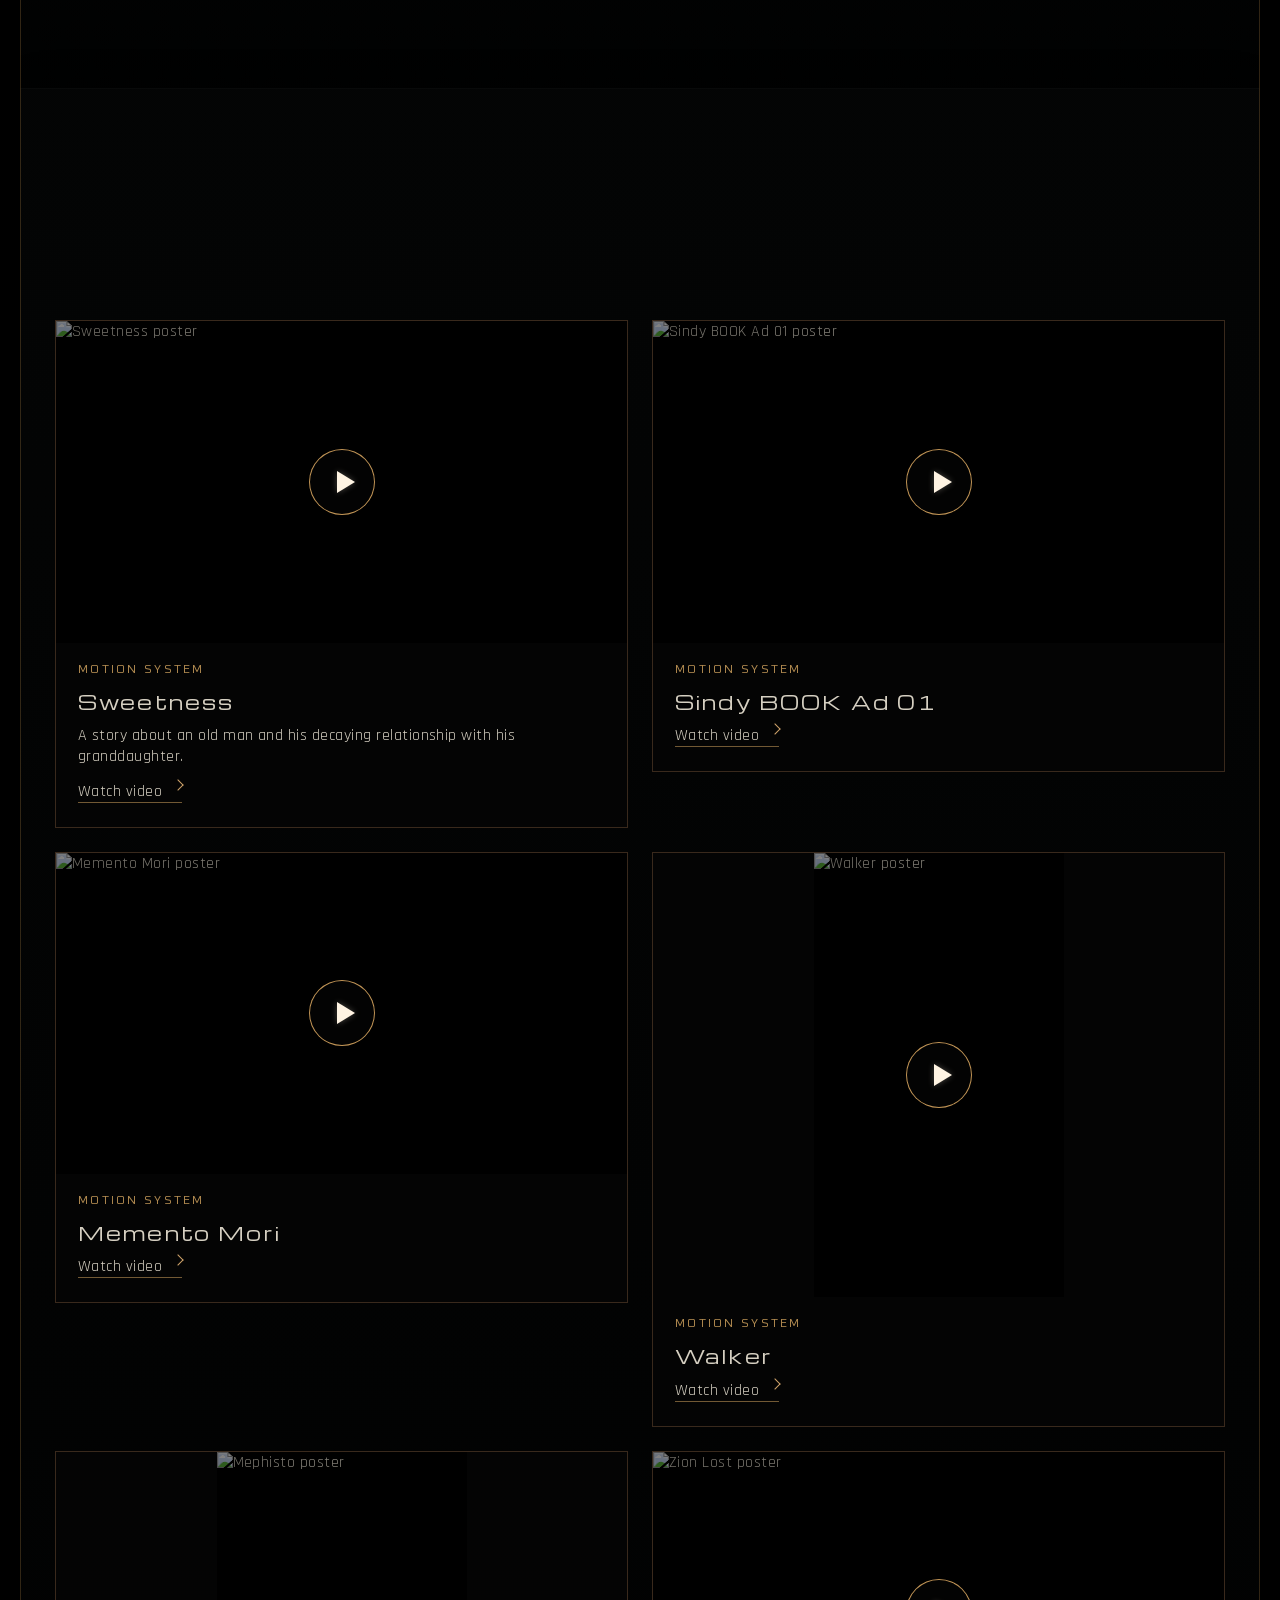
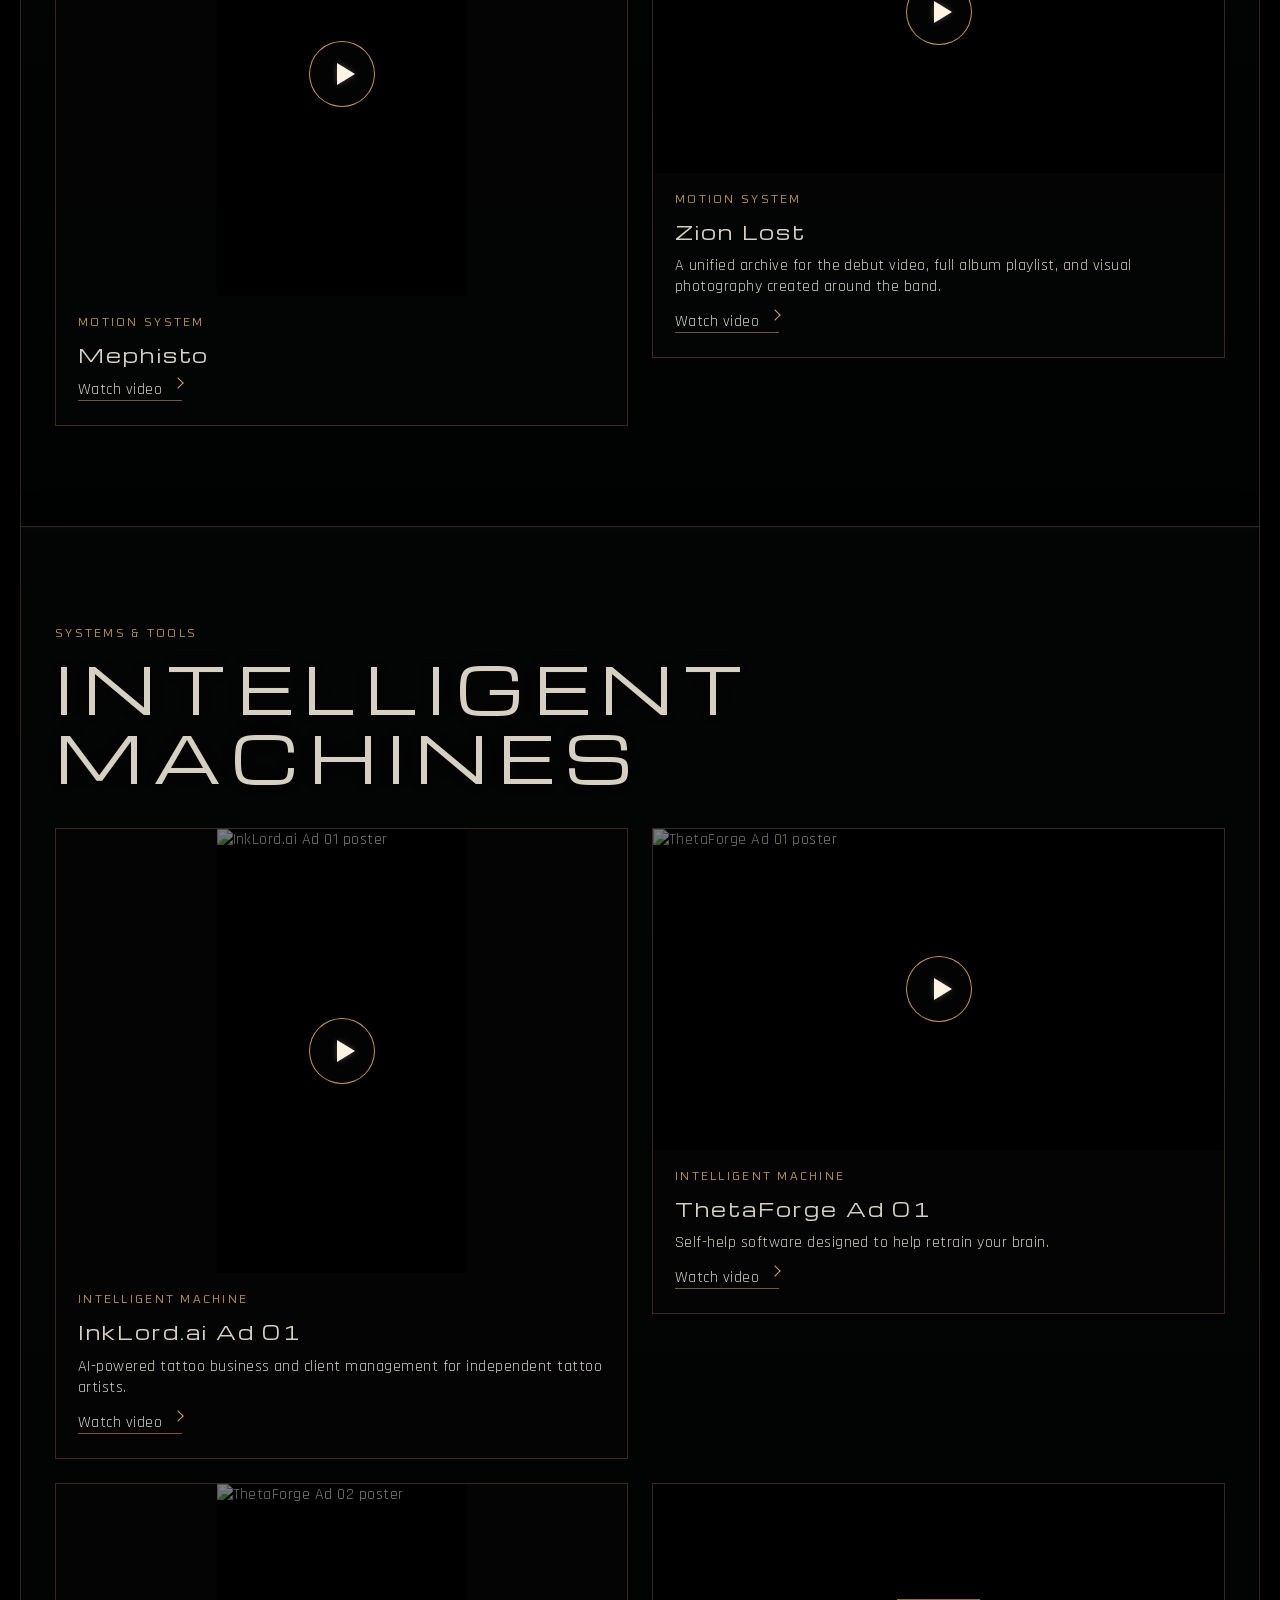
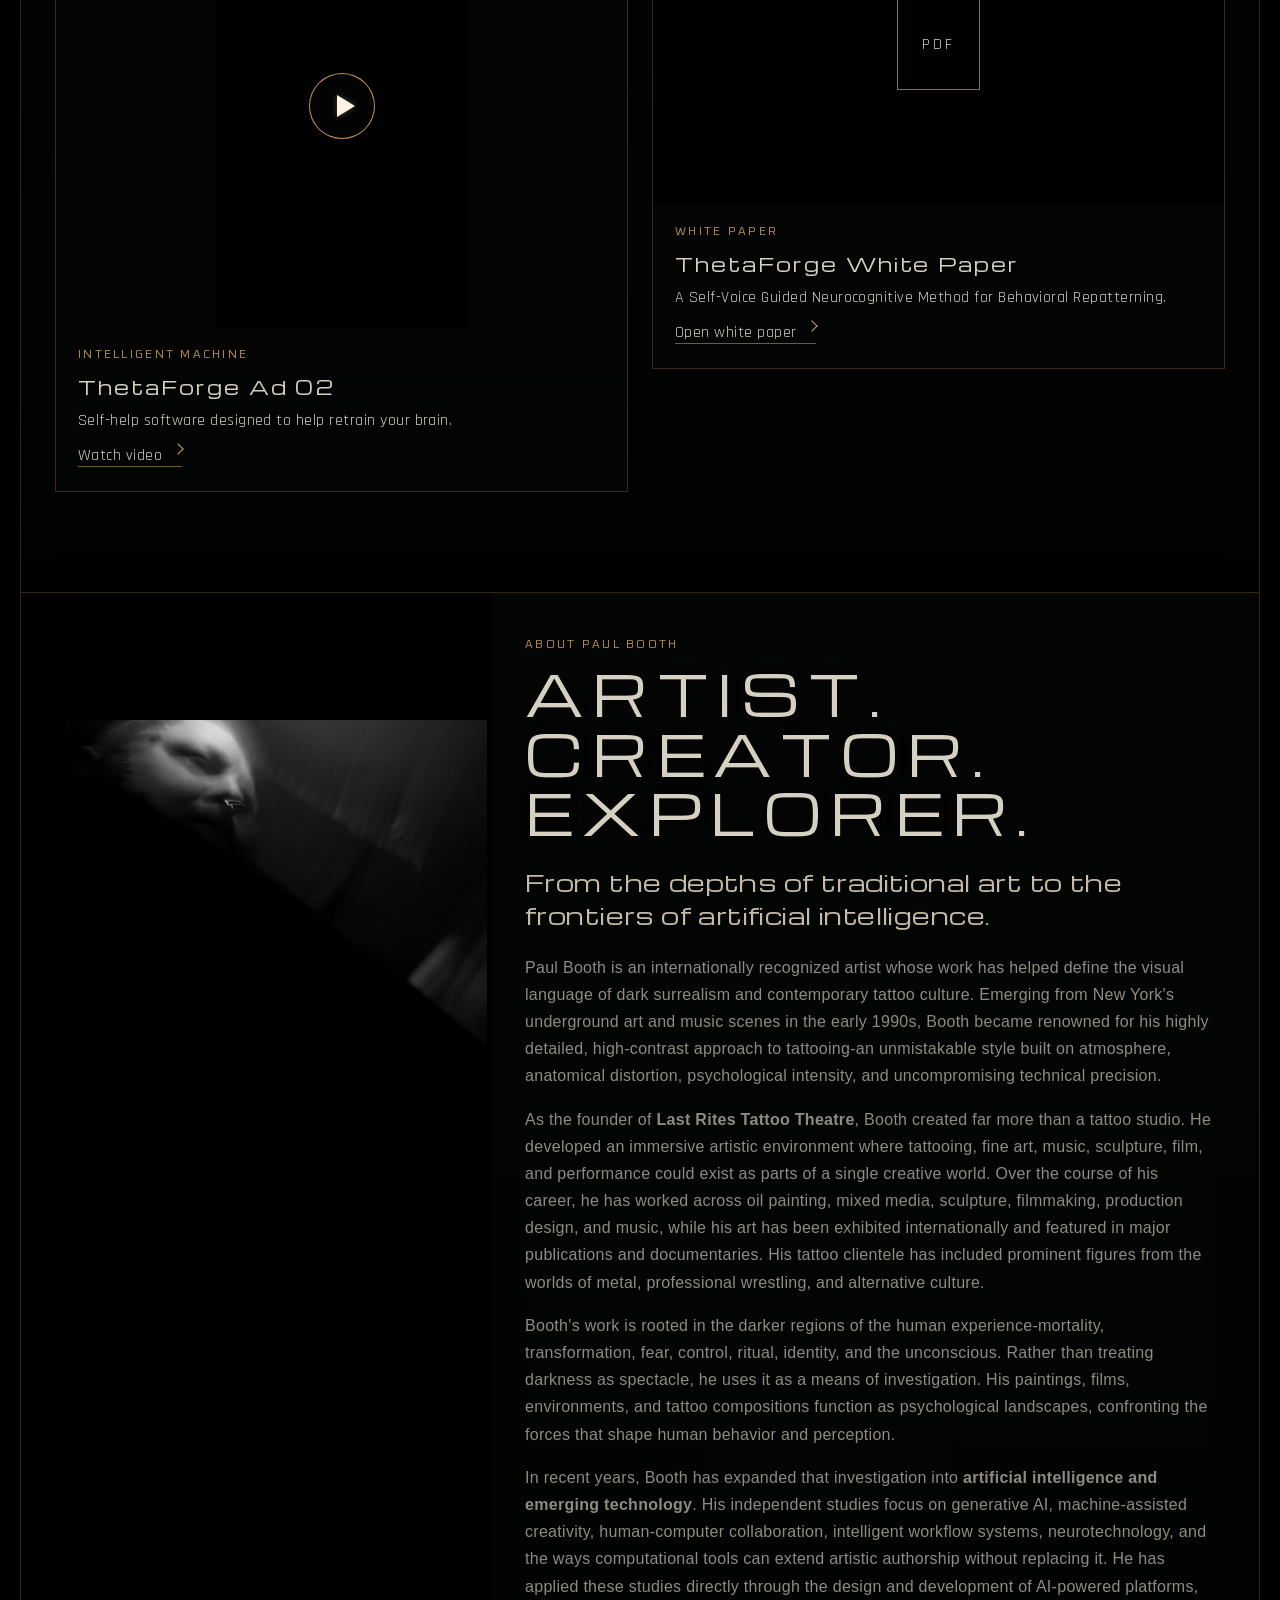
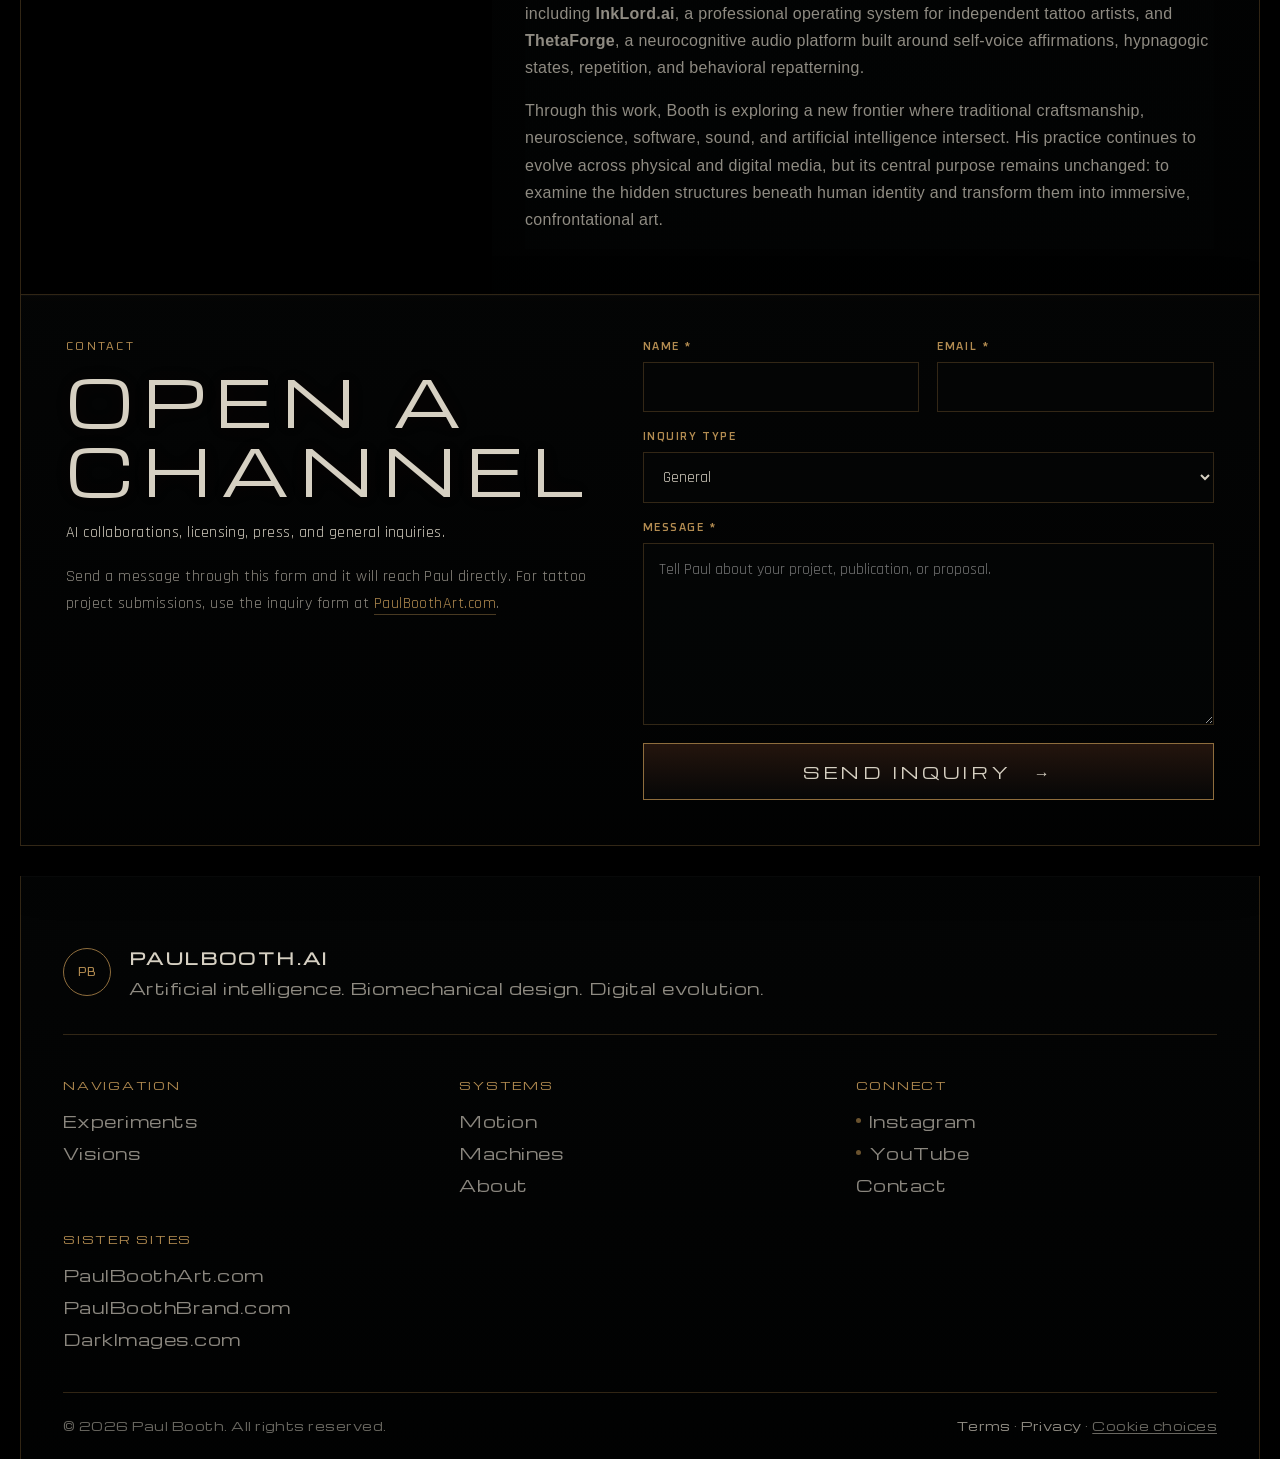
==== commit c03590e4: "Add Microsoft Clarity behind a cookie consent banner Clarity (session recordings and heatmaps) sets " ====
--- a/index.html
+++ b/index.html
@@ -95,6 +95,7 @@
   <link rel="stylesheet" href="styles.css?v=20261011" />
   <link rel="stylesheet" href="visions-galleries.css" />
   <link rel="stylesheet" href="image-protection.css" />
+  <link rel="stylesheet" href="/consent.css?v=20261024" />
   <style id="realm-centering-fix">
     .realms {
       background: #000;
@@ -2178,7 +2179,7 @@
         <p>Send a message through this form and it will reach Paul directly. For tattoo project submissions, use the inquiry form at <a href="https://paulboothart.com/#appointment">PaulBoothArt.com</a>.</p>
       </div>
 
-      <form class="contact-form" data-pb-contact data-site="ai" novalidate>
+      <form class="contact-form" data-pb-contact data-site="ai" data-clarity-mask="true" novalidate>
         <label>
           Name *
           <input type="text" name="name" autocomplete="name" required>
@@ -2225,7 +2226,7 @@
 
       <div><span>Sister Sites</span><a href="https://paulboothart.com/">PaulBoothArt.com</a><a href="https://paulboothbrand.com/">PaulBoothBrand.com</a><a href="https://darkimages.com/">DarkImages.com</a></div>
     </div>
-    <div class="footer-bottom"><span>&copy; <span id="year"></span> Paul Booth. All rights reserved.</span><span class="footer-legal"><a href="/terms/">Terms</a> &middot; <a href="/privacy/">Privacy</a></span></div>
+    <div class="footer-bottom"><span>&copy; <span id="year"></span> Paul Booth. All rights reserved.</span><span class="footer-legal"><a href="/terms/">Terms</a> &middot; <a href="/privacy/">Privacy</a> &middot; <button type="button" data-consent-open>Cookie choices</button></span></div>
   </footer>
 
   <script src="content.js?v=20261011"></script>
@@ -2509,6 +2510,9 @@
   <!-- Cloudflare Web Analytics -->
   <script type="module" src="https://static.cloudflareinsights.com/beacon.min.js" data-cf-beacon='{"token": "72e2b1891cea4345a11c08bf934d4db2"}'></script>
   <!-- End Cloudflare Web Analytics -->
+
+  <!-- Cookie consent; loads Microsoft Clarity only once allowed -->
+  <script src="/consent.js?v=20261024" defer></script>
 </body>
 </html>
 
--- a/consent.css
+++ b/consent.css
@@ -0,0 +1,95 @@
+/* Cookie consent banner. Self-contained so it works on every page,
+   including /privacy/ and /terms/, which don't load styles.css.
+   Colours mirror the bronze tokens in styles.css. */
+.consent-banner {
+  --consent-bg: rgba(5, 6, 6, .97);
+  --consent-text: #d6d0c2;
+  --consent-muted: #8f8b82;
+  --consent-line: rgba(151, 113, 60, .55);
+  position: fixed;
+  left: 16px;
+  right: 16px;
+  bottom: 16px;
+  z-index: 1000;
+  max-width: 760px;
+  margin: 0 auto;
+  padding: 18px 20px;
+  display: flex;
+  align-items: center;
+  gap: 18px;
+  border: 1px solid var(--consent-line);
+  background: var(--consent-bg);
+  color: var(--consent-text);
+  box-shadow: 0 18px 60px rgba(0, 0, 0, .7);
+  font-family: Rajdhani, sans-serif;
+}
+
+.consent-text {
+  margin: 0;
+  flex: 1;
+  font-size: 16px;
+  line-height: 1.45;
+  color: var(--consent-muted);
+}
+
+.consent-text a {
+  color: var(--consent-text);
+  text-decoration: underline;
+  text-underline-offset: 3px;
+}
+
+.consent-actions {
+  display: flex;
+  gap: 8px;
+  flex-shrink: 0;
+}
+
+.consent-button {
+  border: 1px solid rgba(142, 109, 61, .8);
+  background: rgba(10, 11, 11, .6);
+  color: #d6d0c2;
+  padding: 12px 18px;
+  min-width: 104px;
+  font-family: Oxanium, sans-serif;
+  font-size: 11px;
+  letter-spacing: .14em;
+  text-transform: uppercase;
+  cursor: pointer;
+  transition: background .2s;
+}
+
+.consent-button:hover,
+.consent-button:focus-visible {
+  background: rgba(142, 109, 61, .28);
+}
+
+.consent-button:focus-visible {
+  outline: 1px solid #d6d0c2;
+  outline-offset: 2px;
+}
+
+@media (max-width: 640px) {
+  .consent-banner {
+    flex-direction: column;
+    align-items: stretch;
+    gap: 14px;
+  }
+
+  .consent-actions .consent-button {
+    flex: 1;
+  }
+}
+
+/* Footer and policy triggers render as links. */
+button[data-consent-open] {
+  border: 0;
+  padding: 0;
+  background: none;
+  color: inherit;
+  font: inherit;
+  letter-spacing: inherit;
+  text-transform: inherit;
+  text-decoration: underline;
+  text-underline-offset: 2px;
+  cursor: pointer;
+}
